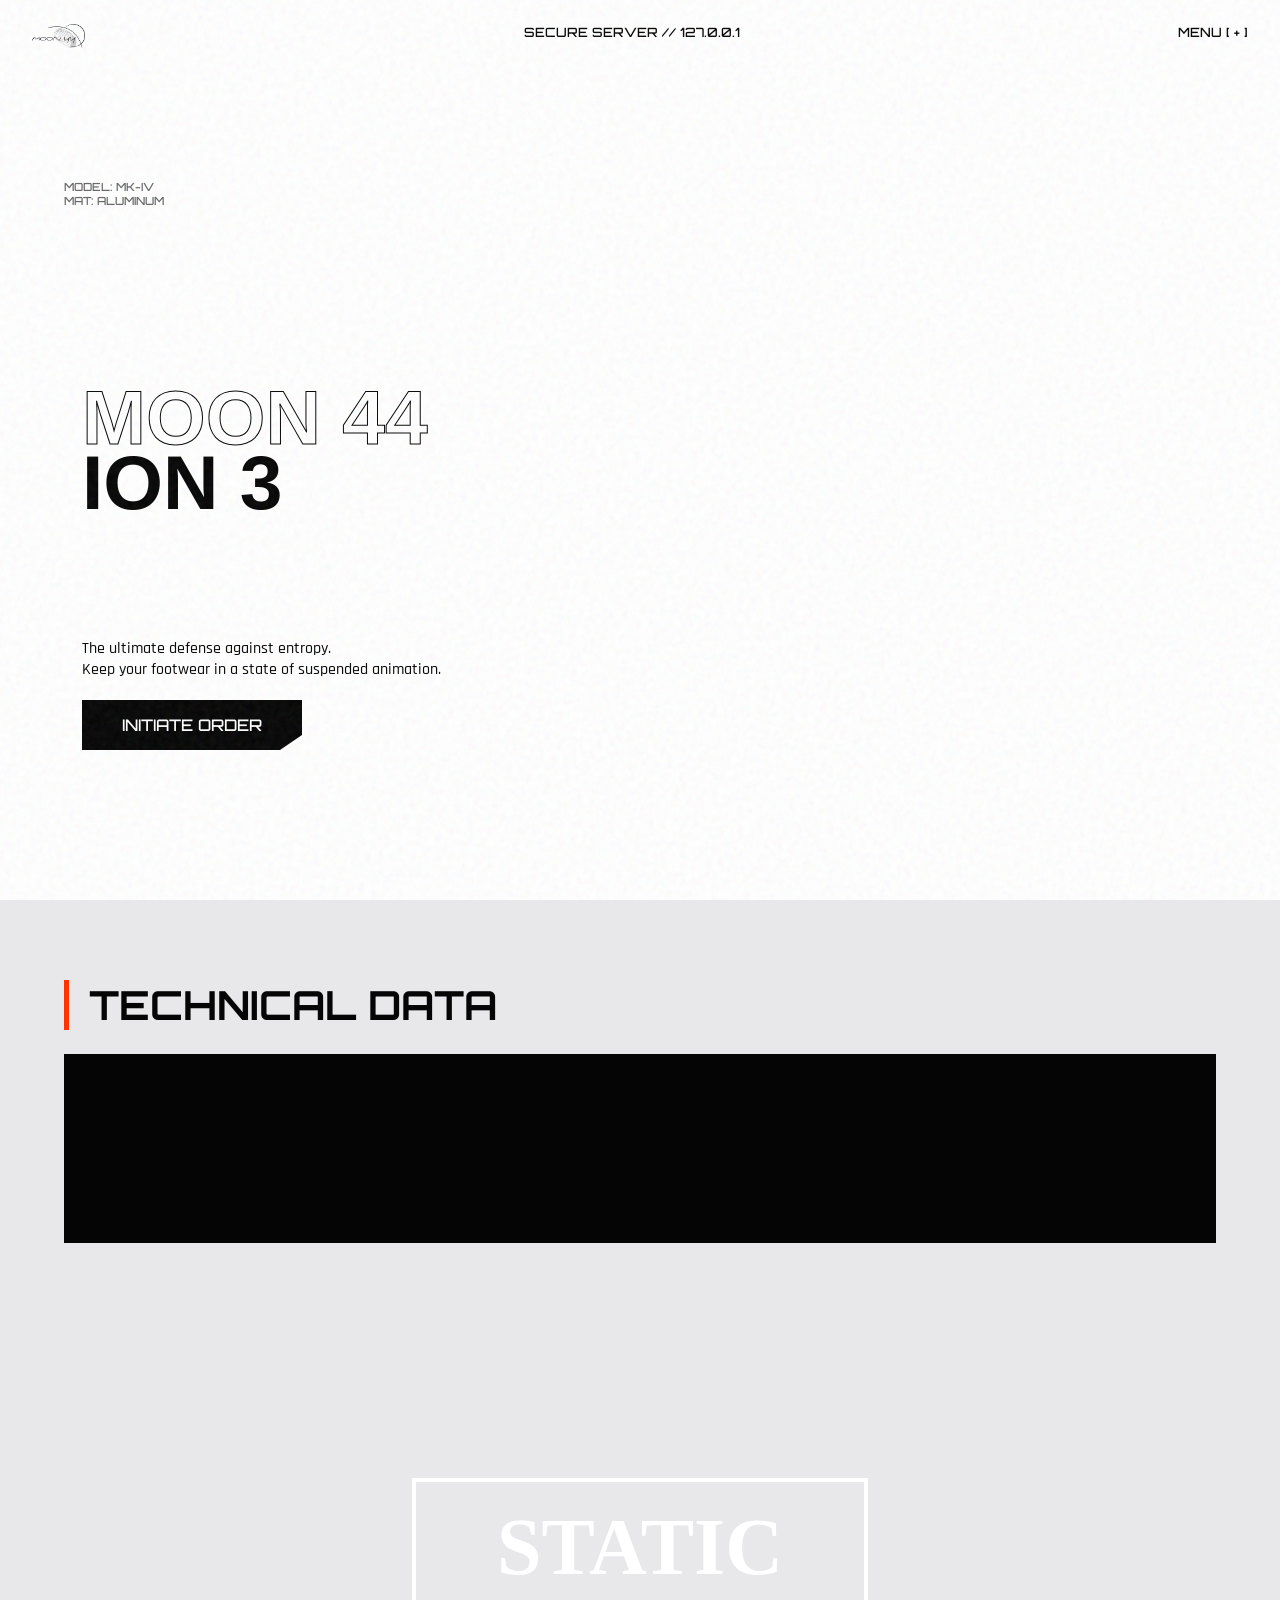
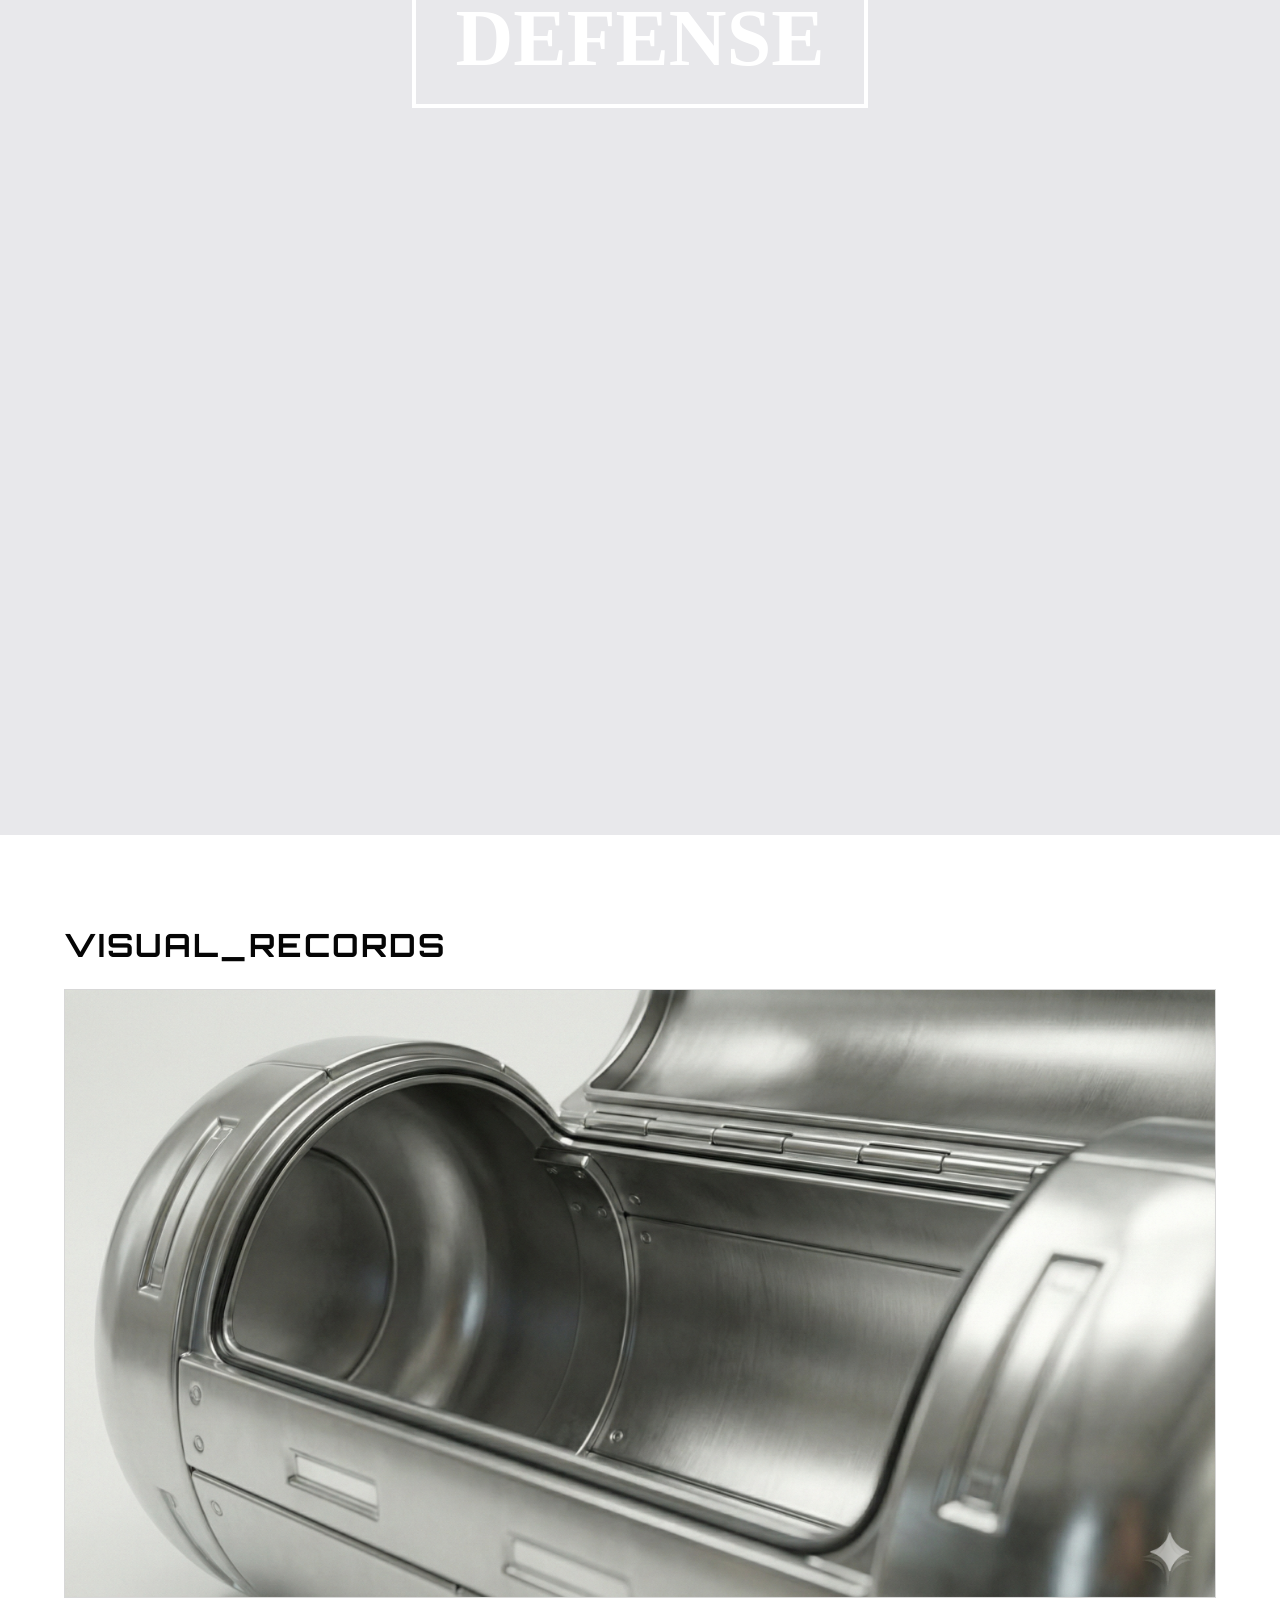
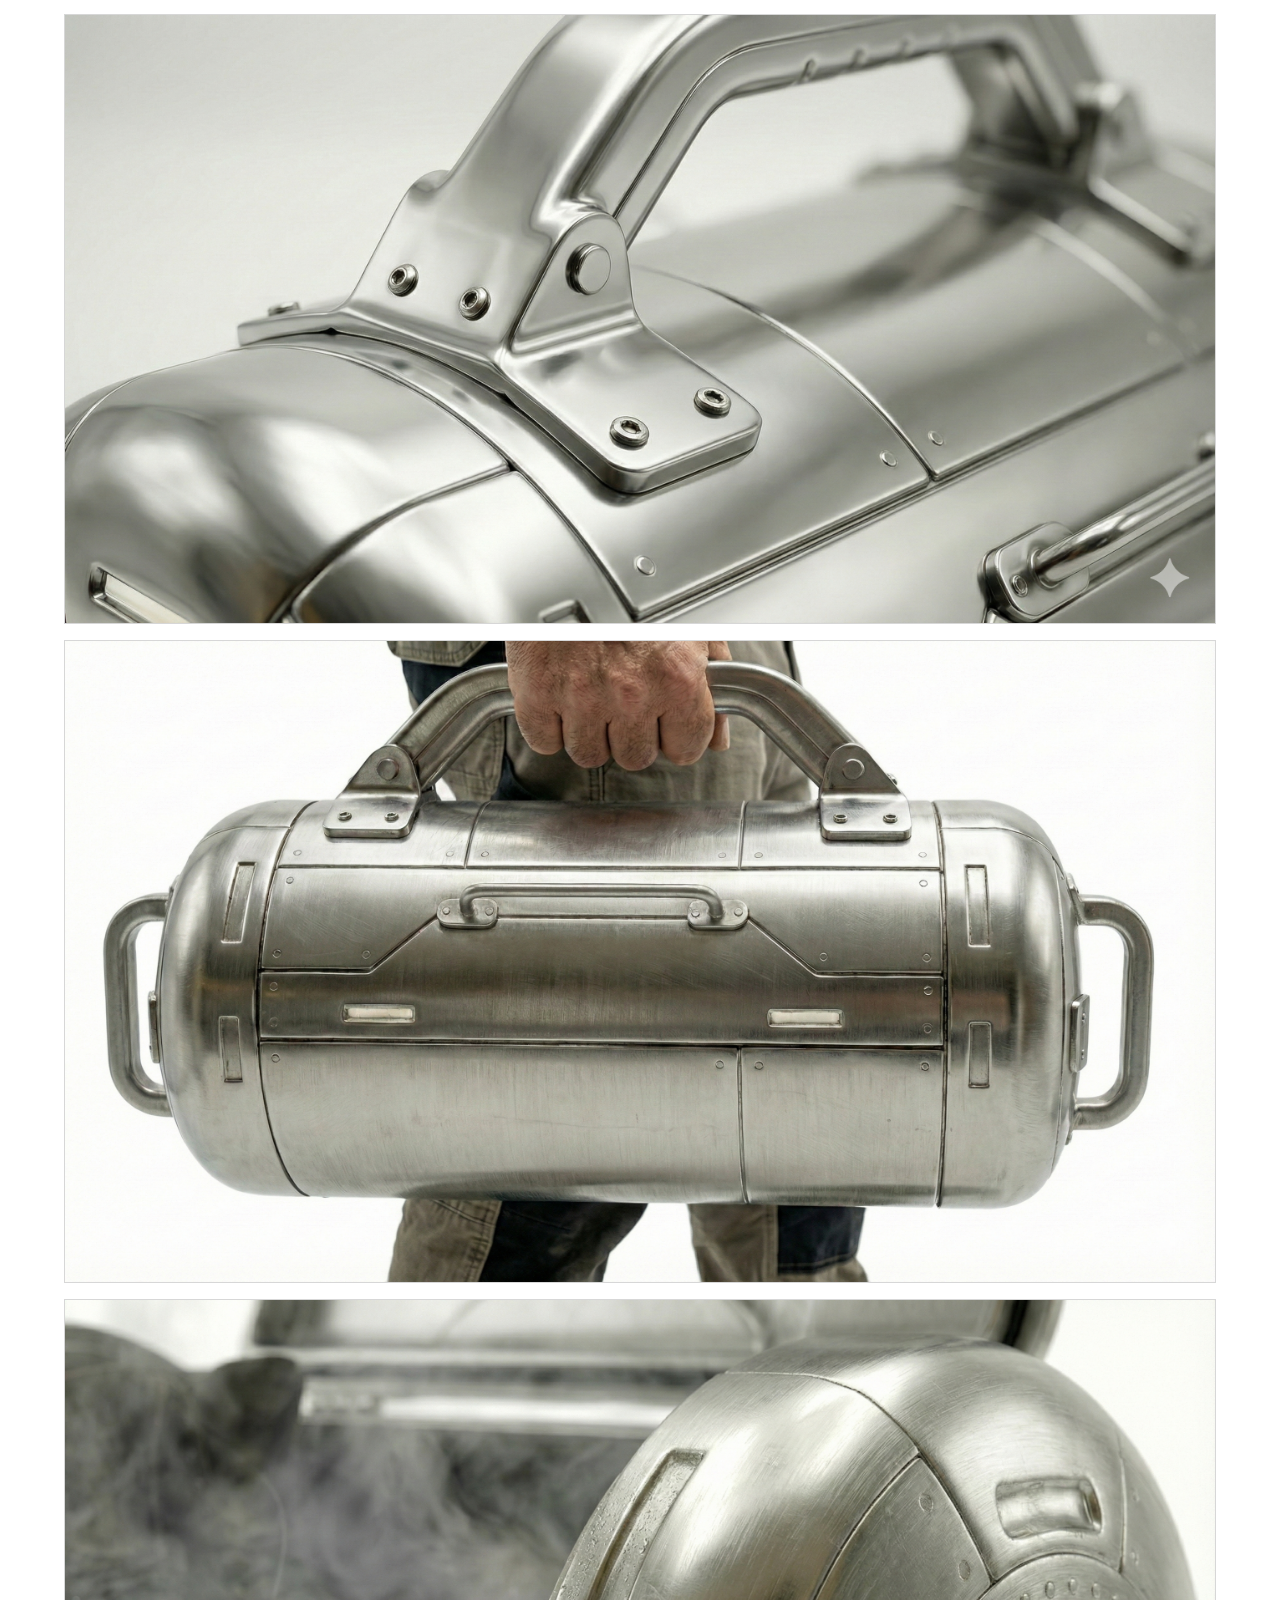
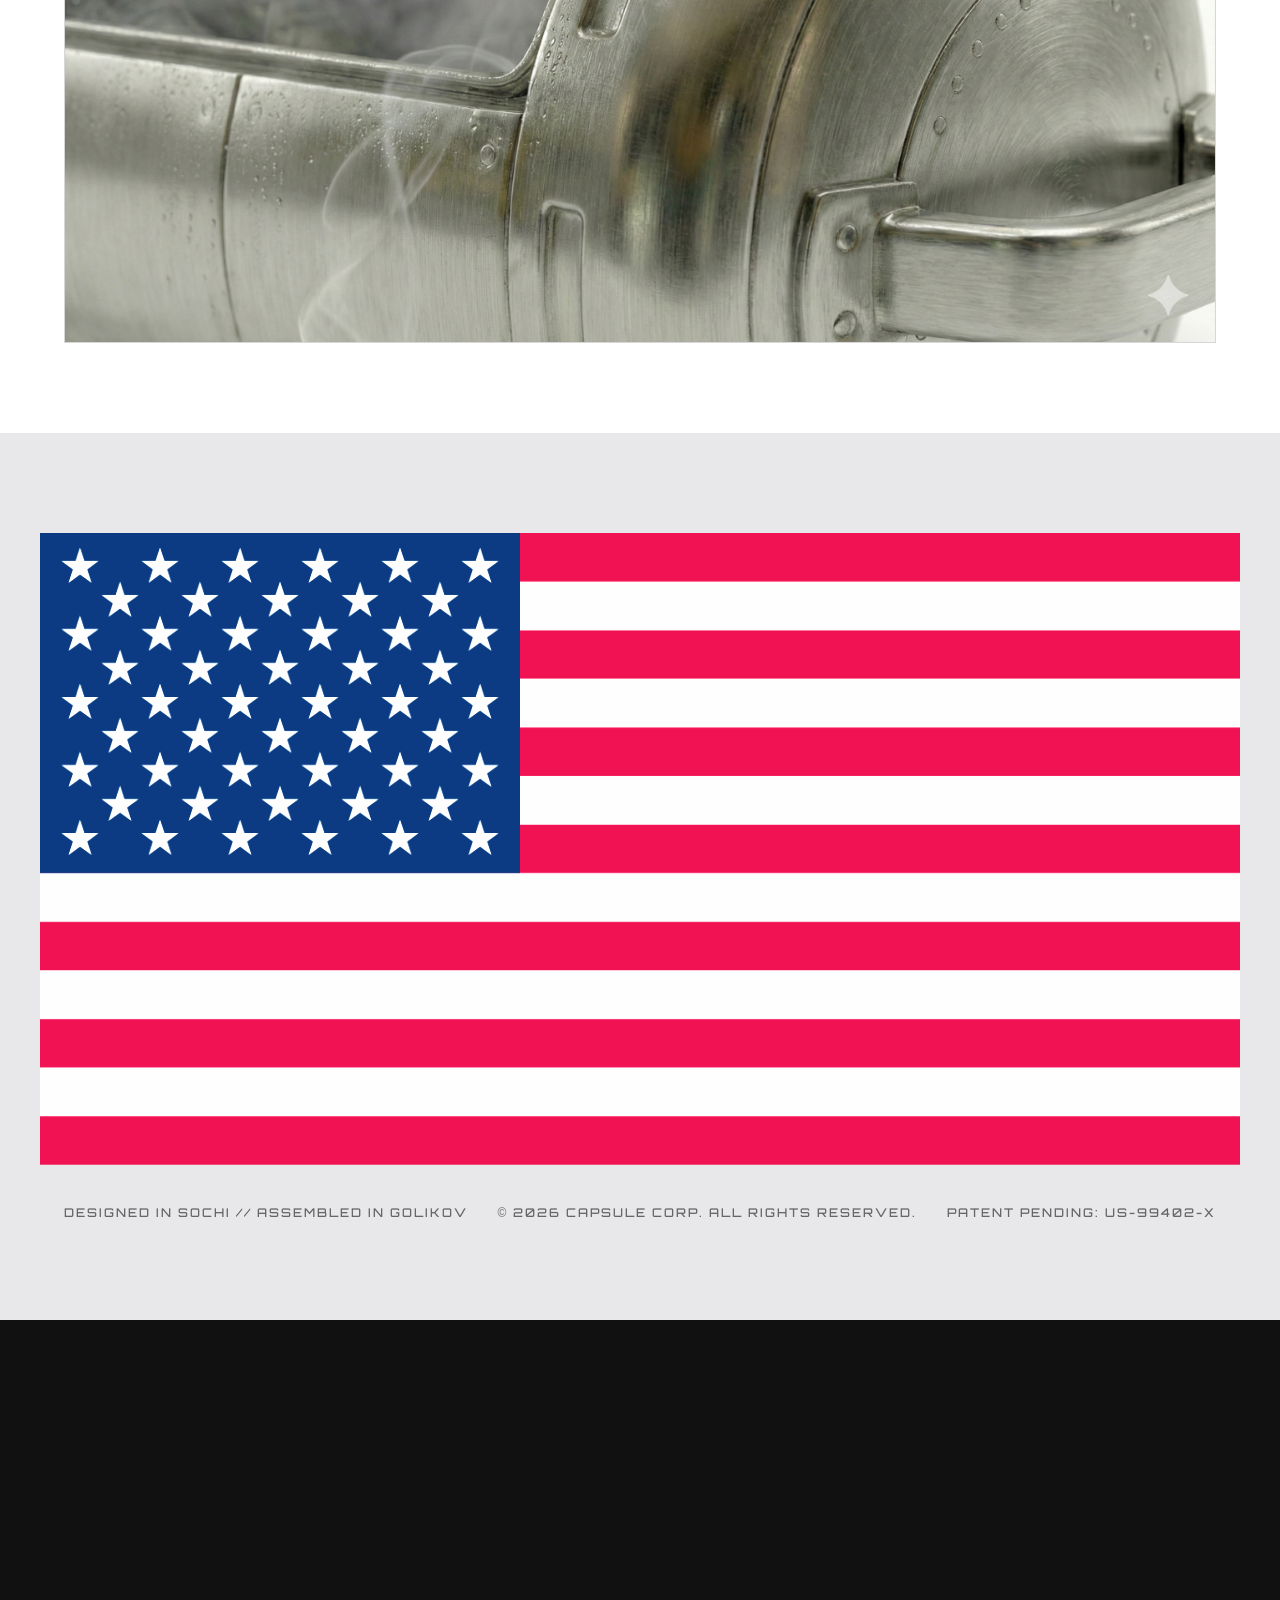
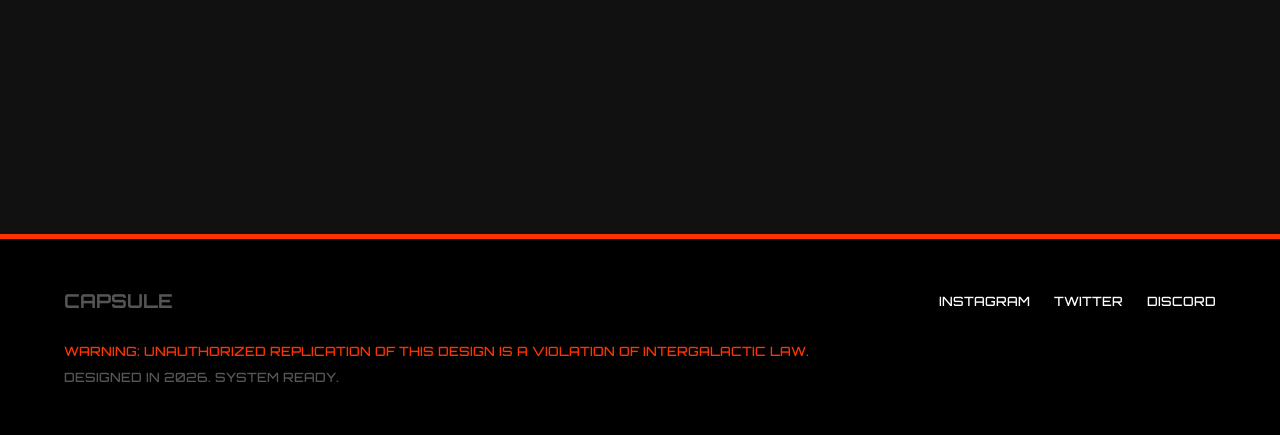
==== index.html @ 15935b0d "first commit" ====
<!DOCTYPE html>
<html lang="en">
<head>
    <meta charset="UTF-8">
    <meta name="viewport" content="width=device-width, initial-scale=1.0">
    <title>CAPSULE // WHITE METAL EDITION</title>
    
    <link rel="preconnect" href="https://fonts.googleapis.com">
    <link rel="preconnect" href="https://fonts.gstatic.com" crossorigin>
    <link href="https://fonts.googleapis.com/css2?family=Orbitron:wght@400;500;900&family=Rajdhani:wght@300;500;700&family=Syncopate:wght@400;700&display=swap" rel="stylesheet">
    
    <link rel="stylesheet" href="style.css">
</head>
<body>

    <div class="loader">
        <div class="loader-text">INITIALIZING SYSTEM...</div>
        <div class="loader-bar"></div>
    </div>

   <nav class="hud-nav">
    <div class="hud-logo">
        <img src="image/Ресурс 1.png" alt="Capsule Logo">
    </div>
    <div class="hud-coords">SECURE SERVER // 127.0.0.1</div>
    <div class="hud-menu-btn">MENU [ + ]</div>
</nav>

    <div class="noise-overlay"></div>
    <div class="grid-lines">
        <div class="line v-line-1"></div>
        <div class="line v-line-2"></div>
        <div class="line v-line-3"></div>
    </div>

    <header class="hero-section" id="sector-01">
        <div class="hero-container">
            <div class="hero-data">
                <span class="mono-text">MODEL: MK-IV</span>
                <span class="mono-text">MAT: ALUMINUM</span>
            </div>
            
            <h1 class="giant-title">
                <span class="outline-text">MOON 44
                </span><br>
                <span class="solid-text">ION 3</span><br>
            </h1>

<div class="hero-visual">
    <video 
        class="main-capsule-video" 
        src="image/FUTURE2.mp4" 
        muted 
        playsinline 
        webkit-playsinline
        preload="auto">
        </video>
</div>

            <div class="hero-footer">
                <p class="hero-desc">
                    The ultimate defense against entropy. <br> 
                    Keep your footwear in a state of suspended animation.
                </p>
                <a href="#sector-06" class="btn-brutalist">INITIATE ORDER</a>
            </div>
        </div>
    </header>
</header>


   <section class="philosophy-section" id="sector-02" style="display: none;">
        <div class="split-layout">
            <div class="text-block">
                <h2 class="section-title">01 // THE CLEAR</h2>
                <p class="body-text">
                    The world is dirty. Dust, bacteria, and moisture are the enemies of your collection. 
                    Standard cardboard boxes are weak. They fail.
                </p>
                <p class="body-text">
                    We built a fortress. Inspired by orbital stations and military bunkers. 
                    <strong>This is not a box. This is armor.</strong>
                </p>
            </div>
            <div class="image-block glitch-effect">
                <img src="image/HAND.png" alt="Metal Texture Detail">
                <div class="image-caption">FIG. 2A: REINFORCED HINGES</div>
            </div>
        </div>
    </section>

    <section class="specs-section" id="sector-03">
        <div class="container-full">
            <h2 class="section-title center">TECHNICAL DATA</h2>
            
            <div class="specs-grid">
                <div class="spec-card">
                    <div class="spec-icon">[ FE ]</div>
                    <h3>MATERIAL</h3>
                    <p>Aerospace Grade Aluminum 6061. <br> Brushed Finish.</p>
                </div>
                
                <div class="spec-card">
                    <div class="spec-icon">[ UV ]</div>
                    <h3>PURIFICATION</h3>
                    <p>Internal UV-C Emitters. <br> Eliminates 99.9% of biological threats.</p>
                </div>

                <div class="spec-card">
                    <div class="spec-icon">[ KG ]</div>
                    <h3>WEIGHT</h3>
                    <p>Net Weight: 4.2 KG. <br> Heavy duty stability.</p>
                </div>

                <div class="spec-card">
                    <div class="spec-icon">[ 02 ]</div>
                    <h3>AIRLOCK</h3>
                    <p>Rubber gasket seal. <br> Nitrogen purge compatible.</p>
                </div>
            </div>
        </div>
    </section>

    <section class="visual-break">
        <img src="capsule_lifestyle.jpg" alt="Capsules in Room" class="bg-image">
        <div class="overlay-text">
            <h2>STATIC<br>DEFENSE</h2>
        </div>
    </section>

    <section class="steps-section" id="sector-04">
        <div class="container-narrow">
            <div class="step-row">
                <div class="step-number">01</div>
                <div class="step-content">
                    <h3>DEPLOY</h3>
                    <p>Open the magnetic latches. The hydraulic hinge assists the lift.</p>
                </div>
            </div>
            <div class="step-row">
                <div class="step-number">02</div>
                <div class="step-content">
                    <h3>LOAD</h3>
                    <p>Insert footwear. The internal base adjusts to size US 14.</p>
                </div>
            </div>
            <div class="step-row">
                <div class="step-number">03</div>
                <div class="step-content">
                    <h3>SEAL</h3>
                    <p>Close lid. Engage locks. Watch the pressure gauge stabilize.</p>
                </div>
            </div>
        </div>
    </section>

    <section class="gallery-section" id="sector-05">
        <div class="gallery-header">
            <h2>VISUAL_RECORDS</h2>
        </div>
        <div class="gallery-grid">
            <div class="gal-item big"><img src="image/Gemini_Generated_Image_w10mb5w10mb5w10m.png" alt="Open View"></div>
            <div class="gal-item small"><img src="image/detail_hand.png" alt="Detail 1"></div>
            <div class="gal-item small"><img src="image/HAND.png" alt="Detail 2"></div>
            <div class="gal-item wide"><img src="image/par2.png" alt="Wide View"></div>
        </div>
    </section>
    
<section class="flag-section">
        <div class="flag-wrapper">
            <img src="image/Flag_of_the_United_States.svg.png" alt="American Flag" class="flag-img">
            
            <div class="legal-info">
                <span class="legal-row">DESIGNED IN SOCHI // ASSEMBLED IN GOLIKOV</span>
                <span class="legal-row">© 2026 CAPSULE CORP. ALL RIGHTS RESERVED.</span>
                <span class="legal-row">PATENT PENDING: US-99402-X</span>
            </div>
        </div>
    </section>

    <section class="purchase-section" id="sector-06">
        <div class="purchase-container">
            <div class="purchase-card">
                <div class="card-header">
                    <h3>SINGLE UNIT</h3>
                    <div class="price">$1499.00</div>
                </div>
                <ul class="features-list">
                    <li>1x Aluminum Vault</li>
                    <li>1x Power Cable (USB-C)</li>
                    <li>Manual Override Key</li>
                </ul>
                <button class="btn-buy">ADD TO CART</button>
            </div>

            <div class="purchase-card highlight">
                <div class="badge">BEST VALUE</div>
                <div class="card-header">
                    <h3>SQUADRON PACK</h3>
                    <div class="price">$1899.00</div>
                </div>
                <ul class="features-list">
                    <li>3x Aluminum Vaults</li>
                    <li>Modular Connectors</li>
                    <li>Priority Shipping</li>
                </ul>
                <button class="btn-buy filled">ADD TO CART</button>
            </div>
        </div>
    </section>

    <footer class="main-footer">
        <div class="footer-top">
            <h2 class="footer-logo">CAPSULE</h2>
            <div class="socials">
                <a href="#">INSTAGRAM</a>
                <a href="#">TWITTER</a>
                <a href="#">DISCORD</a>
            </div>
        </div>
        <div class="footer-bottom">
            <div class="warning-text">
                WARNING: UNAUTHORIZED REPLICATION OF THIS DESIGN IS A VIOLATION OF INTERGALACTIC LAW.
            </div>
            <div class="credits">
                DESIGNED IN 2026. SYSTEM READY.
            </div>
        </div>
    </footer>

    <script src="https://cdnjs.cloudflare.com/ajax/libs/gsap/3.12.5/gsap.min.js"></script>
    <script src="https://cdnjs.cloudflare.com/ajax/libs/gsap/3.12.5/ScrollTrigger.min.js"></script>

    <script>
    document.addEventListener("DOMContentLoaded", (event) => {
        gsap.registerPlugin(ScrollTrigger);

        const video = document.querySelector(".main-capsule-video");
        const isMobile = window.matchMedia("(max-width: 768px)").matches;
        
        // Функция запуска анимации
        function initVideoScroll() {
            if (video.dataset.scrollInitialized) return;
            video.dataset.scrollInitialized = "true";

            // Убедимся, что длительность видео определена (иначе берем наугад 10 сек, но лучше реальную)
            const videoDuration = video.duration || 10;

            let tl = gsap.timeline({
                scrollTrigger: {
                    trigger: ".hero-section",
                    start: "top top",
                    end: isMobile ? "+=1200" : "+=4000", // На телефоне короче путь
                    pin: !isMobile, // Фиксация только на десктопе
                    scrub: isMobile ? 1.2 : 3, // На телефоне быстрее и легче
                }
            });

            // === ГЛАВНОЕ ИЗМЕНЕНИЕ ===
            // Мы анимируем свойство currentTime у самого видео через GSAP
            // Это позволяет GSAP самому просчитывать инерцию (scrub)
            tl.fromTo(video, 
                { 
                    currentTime: 0 
                }, 
                { 
                    currentTime: videoDuration, 
                    ease: "none" // Важно: линейная скорость без ускорений
                }
            );
            
            ScrollTrigger.refresh();
        }

        // ПРОВЕРКА ГОТОВНОСТИ ВИДЕО
        if (video) {
            if (video.readyState >= 1) {
                initVideoScroll();
            } else {
                video.addEventListener("loadedmetadata", initVideoScroll);
            }
        }

        // Анимация появления элементов (оставляем как было)
        const revealElements = document.querySelectorAll('.step-row, .text-block, .spec-card, .purchase-card');
        const revealOnScroll = () => {
            const windowHeight = window.innerHeight;
            const elementVisible = 100;
            revealElements.forEach((el) => {
                const elementTop = el.getBoundingClientRect().top;
                if (elementTop < windowHeight - elementVisible) {
                    el.classList.add("active");
                }
            });
        };
        window.addEventListener("scroll", revealOnScroll);
        revealOnScroll();
    });
</script>
</html>
---- style.css ----
/* =========================================
   0. НАСТРОЙКИ ПЕРЕМЕННЫХ (ЦВЕТА И ШРИФТЫ)
   ========================================= */
:root {
    /* Палитра "Белый Металл" */
    --bg-color: #e8e8eb;       /* Основной фон (сероватый алюминий) */
    --surface-color: #ffffff;  /* Чистый белый для блоков */
    --text-main: #050505;      /* Почти черный (для контраста) */
    --text-muted: #666666;     /* Технический серый */
    
    /* Акцентный цвет (Красный как лазер ситхов или аварийная лампа) */
    --accent-red: #ff3300; 
    
    /* Границы (Брутализм любит рамки) */
    --border-light: 1px solid rgba(5, 5, 5, 0.2);
    
    /* Размеры */
    --container-width: 90%;
}

/* =========================================
   1. ГЛОБАЛЬНЫЕ СБРОСЫ
   ========================================= */
* {
    box-sizing: border-box; /* Чтобы отступы не ломали ширину блоков */
    margin: 0;
    padding: 0;
}

body {
    background-color: var(--bg-color);
    color: var(--text-main);
    font-family: 'Rajdhani', sans-serif; /* Основной технический шрифт */
    font-weight: 500;
    overflow-x: hidden; /* Скрываем горизонтальный скролл */
    cursor: crosshair; /* Курсор-прицел для атмосферы */
}

/* Скроллбар (как на панели управления) */
::-webkit-scrollbar {
    width: 8px;
}
::-webkit-scrollbar-track {
    background: var(--bg-color);
}
::-webkit-scrollbar-thumb {
    background: var(--text-main);
}

/* =========================================
   2. ЭФФЕКТЫ ФОНА И ШУМА
   ========================================= */
/* Шум (зернистость) поверх всего сайта */
.noise-overlay {
    position: fixed;
    top: 0;
    left: 0;
    width: 100%;
    height: 100%;
    /* Генерируем шум через SVG фильтр (встроен в CSS) */
    background-image: url("data:image/svg+xml,%3Csvg viewBox='0 0 200 200' xmlns='http://www.w3.org/2000/svg'%3E%3Cfilter id='noiseFilter'%3E%3CfeTurbulence type='fractalNoise' baseFrequency='0.7' numOctaves='3' stitchTiles='stitch'/%3E%3C/filter%3E%3Crect width='100%25' height='100%25' filter='url(%23noiseFilter)' opacity='0.08'/%3E%3C/svg%3E");
    pointer-events: none; /* Чтобы можно было кликать сквозь шум */
    z-index: 900;
}

/* Фоновая сетка (линии) */
.grid-lines {
    position: fixed;
    top: 0; left: 0; width: 100%; height: 100%;
    pointer-events: none;
    z-index: 0;
}

.line {
    position: absolute;
    top: 0; bottom: 0;
    width: 1px;
    background: rgba(0,0,0,0.05);
}
.v-line-1 { left: 15%; }
.v-line-2 { left: 50%; }
.v-line-3 { right: 15%; }

/* =========================================
   3. ЗАГРУЗЧИК (LOADING SCREEN)
   ========================================= */
.loader {
    position: fixed;
    top: 0; left: 0; width: 100%; height: 100%;
    background: var(--bg-color);
    z-index: 1000;
    display: flex;
    flex-direction: column;
    justify-content: center;
    align-items: center;
    /* Анимация исчезновения */
    animation: fadeOut 0.5s ease-in-out 2.5s forwards;
    pointer-events: none; /* После исчезновения не мешает */
}

.loader-text {
    font-family: 'Orbitron';
    font-size: 1.5rem;
    margin-bottom: 20px;
    letter-spacing: 2px;
}

.loader-bar {
    width: 200px;
    height: 4px;
    background: #ccc;
    position: relative;
    overflow: hidden;
}

/* Бегущая полоска загрузки */
.loader-bar::after {
    content: '';
    position: absolute;
    top: 0; left: 0; height: 100%; width: 0%;
    background: var(--text-main);
    animation: loadProgress 2s ease-in-out forwards;
}

@keyframes loadProgress {
    0% { width: 0%; }
    100% { width: 100%; }
}
@keyframes fadeOut {
    to { opacity: 0; visibility: hidden; }
}

/* =========================================
   4. HUD NAVIGATION (ФИКСИРОВАННОЕ МЕНЮ)
   ========================================= */
.hud-nav {
    position: fixed;
    top: 0;
    width: 100%;
    display: flex;
    justify-content: space-between;
    padding: 1.5rem 2rem;
    font-family: 'Orbitron';
    font-size: 0.8rem;
    z-index: 800;
    
    /* УДАЛИЛ ЭТУ СТРОКУ: mix-blend-mode: exclusion; */
    
    /* ДОБАВИЛ ЯВНЫЙ ЦВЕТ: */
    color: var(--text-main); /* Черный цвет */
    
    /* МОЖНО ДОБАВИТЬ ФОН, ЧТОБЫ ТЕКСТ НЕ СЛИВАЛСЯ ПРИ СКРОЛЛЕ: */
    background: rgba(255, 255, 255, 0.8); /* Полупрозрачный белый */
    backdrop-filter: blur(5px); /* Размытие фона под меню (стекло) */

    /* Стили для картинки-логотипа */
.hud-logo img {
    height: 24px; /* Регулируй высоту здесь (сделай больше или меньше по вкусу) */
    width: auto;  /* Ширина подстроится автоматически, чтобы не сплющить картинку */
    display: block;
}

/* На всякий случай выровняем сам контейнер логотипа по центру */
.hud-logo {
    display: flex;
    align-items: center;
}
}

/* =========================================
   5. HERO SECTION (ГЛАВНЫЙ ЭКРАН)
   ========================================= */
.hero-section {
    min-height: 100vh;
    display: flex;
    align-items: center;
    justify-content: center;
    position: relative;
    padding: 100px 20px;
    /* === НОВОЕ: === */
    background-color: #ffffff; /* Чистый белый цвет */
    z-index: 10; /* Чтобы секция была выше фоновой сетки, если нужно */
}

.hero-container {
    width: 100%;
    /* Важно: убедись, что в начале файла в :root ты поменял ширину на 90% или больше */
    max-width: var(--container-width);
    display: grid;
    /* Тексту даем фиксированные 500px, а видео забирает ВСЁ остальное место (1fr) */
    grid-template-columns: 500px 1fr; 
    align-items: center;
    gap: 4rem;
    margin: 0 auto;
}

/* Технические данные слева */
.hero-data {
    position: absolute;
    top: 20%;
    left: 5%;
    display: flex;
    flex-direction: column;
    font-family: 'Orbitron';
    font-size: 0.7rem;
    color: var(--text-muted);
}

/* ОГРОМНЫЙ ЗАГОЛОВОК */
.giant-title {
    font-family: 'Syncopate', sans-serif;
    font-size: 6vw; /* Зависит от ширины экрана */
    line-height: 0.85;
    font-weight: 670;
    z-index: 2;
    position: relative;
}

/* Эффект контура текста (outline) */
.outline-text {
    -webkit-text-stroke: 1px var(--text-main);
    color: transparent;
}
.solid-text {
    color: var(--text-main);
}

.hero-visual {
    position: relative;
    width: 100%;
    /* Убираем ограничение ширины, чтобы видео растянулось вправо */
    max-width: none; 
    aspect-ratio: 16 / 9; /* Киношный формат */
    overflow: hidden;
}

.main-capsule-video {
    width: 100%;
    height: 100%;
    object-fit: contain; /* Видео вписывается целиком */
    display: block;
    /* === МАГИЯ ЗДЕСЬ === */
    mix-blend-mode: multiply; 
    /* Можно чуть подкрутить яркость/контраст, чтобы серый стал совсем белым */
    filter: contrast(105%) brightness(105%);
}

/* Стиль для .scan-line можно полностью удалить из CSS */

.hero-footer {
    position: absolute;
    bottom: 150px;
    max-width: 400px;
}

.btn-brutalist {
    display: inline-block;
    margin-top: 20px;
    padding: 15px 40px;
    background: var(--text-main);
    color: white;
    text-decoration: none;
    font-family: 'Orbitron';
    text-transform: uppercase;
    clip-path: polygon(0 0, 100% 0, 100% 70%, 90% 100%, 0 100%);
    transition: all 0.3s;
}

.btn-brutalist:hover {
    background: var(--accent-red);
    transform: translateX(10px);
}

/* =========================================
   FLAG SECTION (АМЕРИКАНСКИЙ ФЛАГ - ИСПРАВЛЕННЫЙ)
   ========================================= */
.flag-section {
    width: 100%;
    padding: 100px 0;

    display: flex;
    justify-content: center;
    align-items: center;
    position: relative;
    z-index: 20;
}

.flag-container {
    width: 100%;
    max-width: 1400px; 
    padding: 0 20px;
    
    /* Центрируем содержимое колонкой */
    display: flex;
    flex-direction: column;
    align-items: center; 
    text-align: center;
    
    margin: 0 auto; /* Центрируем сам контейнер */
}

.flag-img {
    width: 100%;
    max-width: 1200px;
    height: auto;
    
    display: block;
    margin: 0 auto 30px auto;
    
    /* === ГЛАВНЫЙ СЕКРЕТ === */
    /* 1. Делаем цвета ярче и насыщеннее, чтобы они "пробились" через фон */
    filter: brightness(115%) saturate(120%) contrast(105%);
    
    /* 2. Вплавляем в фон (белое станет прозрачным) */
    mix-blend-mode: multiply;
    
    /* 3. Чуть-чуть прозрачности для мягкости слияния */
    opacity: 0.95;
    
    transition: all 0.6s ease;
}

.flag-img:hover {
    /* При наведении делаем совсем ярким и непрозрачным */
    filter: brightness(105%) saturate(110%) contrast(100%);
    opacity: 1;
    transform: scale(1.01);
}

.legal-info {
    /* 1. Занимаем всю ширину, чтобы центр вычислялся относительно страницы, а не контента */
    width: 100%; 
    
    /* 2. Выстраиваем в одну строку по центру */
    display: flex;
    flex-direction: row; 
    justify-content: center; /* Главный ключ к центровке текста */
    align-items: center;
    
    gap: 30px; 
    white-space: nowrap; 
    
    border-top: none; 
    padding-top: 10px;
}

.legal-row {
    font-family: 'Orbitron', sans-serif;
    font-size: 0.75rem;
    color: var(--text-muted);
    letter-spacing: 2px;
    text-transform: uppercase;
    margin: 0; /* Убираем любые паразитные отступы */
}

.system-code {
    color: var(--text-main);
    font-weight: 700;
    margin: 0;
}

/* Адаптив для мобилок */
@media (max-width: 768px) {
    .flag-section {
        padding: 60px 0;
    }
    .legal-info {
        flex-direction: column;
        gap: 10px;
        white-space: normal;
    }
}
/* Адаптив: на телефоне строка не поместится, поэтому там вернем столбик */
@media (max-width: 768px) {
    .flag-section {
        padding: 60px 0;
    }
    .legal-info {
        flex-direction: column; /* На телефоне снова столбик */
        gap: 10px;
        white-space: normal;
    }
    .legal-row {
        font-size: 0.6rem;
    }
}

/* =========================================
   7. PHILOSOPHY & SPLIT LAYOUT
   ========================================= */
.philosophy-section {
    padding: 100px 5%;
}

.split-layout {
    display: flex;
    gap: 4rem;
    align-items: center;
}

.text-block {
    flex: 1;
    opacity: 0; /* Скрыто до скролла */
    transform: translateY(20px);
    transition: 0.8s ease;
}

.text-block.active {
    opacity: 1;
    transform: translateY(0);
}

.section-title {
    font-family: 'Orbitron';
    font-size: 2.5rem;
    margin-bottom: 1.5rem;
    border-left: 5px solid var(--accent-red);
    padding-left: 20px;
}

.body-text {
    font-size: 1.1rem;
    line-height: 1.6;
    margin-bottom: 1.5rem;
    color: #333;
}

.image-block {
    flex: 1;
    position: relative;
}

.image-block img {
    width: 100%;
    display: block;
}

.image-caption {
    position: absolute;
    bottom: 0;
    right: 0;
    background: var(--text-main);
    color: white;
    padding: 5px 10px;
    font-family: 'Orbitron';
    font-size: 0.8rem;
}

/* =========================================
   8. SPECS (ТЕХНИЧЕСКАЯ ТАБЛИЦА)
   ========================================= */
.specs-section {
    padding: 80px 5%;
    background: var(--bg-color);
    border-top: var(--border-heavy);
    border-bottom: var(--border-heavy);
}

.specs-grid {
    display: grid;
    grid-template-columns: repeat(auto-fit, minmax(250px, 1fr));
    gap: 2px;
    background: var(--text-main); /* Цвет линий сетки */
    border: 2px solid var(--text-main);
}

.spec-card {
    background: var(--bg-color);
    padding: 30px;
    transition: 0.3s;
    opacity: 0; /* Анимация при скролле */
}
.spec-card.active {
    opacity: 1;
}

.spec-card:hover {
    background: #fff;
}

.spec-icon {
    font-family: 'Orbitron';
    font-weight: 900;
    color: var(--accent-red);
    margin-bottom: 15px;
    font-size: 1.2rem;
}

/* =========================================
   9. VISUAL BREAK (ПАРАЛЛАКС)
   ========================================= */
.visual-break {
    height: 60vh;
    position: relative;
    overflow: hidden;
    display: flex;
    align-items: center;
    justify-content: center;
}

.bg-image {
    position: absolute;
    width: 100%;
    height: 120%; /* Больше высоты блока для параллакса */
    object-fit: cover;
    z-index: 1;
    top: -10%;
    filter: brightness(0.6);
}

.overlay-text {
    z-index: 2;
    position: relative;
    color: white;
    text-align: center;
}

.overlay-text h2 {
    font-family: 'Syncopate';
    font-size: 5rem;
    border: 4px solid white;
    padding: 20px 40px;
}

/* =========================================
   10. STEPS (КАК ЭТО РАБОТАЕТ)
   ========================================= */
.steps-section {
    padding: 100px 0;
}

.container-narrow {
    max-width: 800px;
    margin: 0 auto;
}

.step-row {
    display: flex;
    align-items: flex-start;
    margin-bottom: 60px;
    opacity: 0;
    transform: translateX(-50px);
    transition: 0.6s ease;
}

.step-row.active {
    opacity: 1;
    transform: translateX(0);
}

.step-number {
    font-family: 'Syncopate';
    font-size: 5rem;
    font-weight: 700;
    color: transparent;
    -webkit-text-stroke: 1px var(--text-main);
    margin-right: 30px;
    line-height: 0.8;
}

/* =========================================
   11. PURCHASE (ЦЕНЫ)
   ========================================= */
.purchase-section {
    padding: 100px 5%;
    background: #111; /* Темный сектор для контраста */
}

.purchase-container {
    display: flex;
    justify-content: center;
    gap: 3rem;
    flex-wrap: wrap;
}

.purchase-card {
    background: #1a1a1a;
    width: 350px;
    color: white;
    padding: 2rem;
    /* Углы как на карточках Star Wars */
    clip-path: polygon(
        0 0, 100% 0, 
        100% calc(100% - 30px), calc(100% - 30px) 100%, 
        0 100%
    );
    border: 1px solid #333;
    position: relative;
    opacity: 0;
    transform: translateY(30px);
    transition: 0.5s ease;
}
.purchase-card.active {
    opacity: 1;
    transform: translateY(0);
}

.purchase-card.highlight {
    background: #e8e8eb;
    color: #000;
}

.badge {
    position: absolute;
    top: 0; right: 0;
    background: var(--accent-red);
    color: white;
    font-size: 0.7rem;
    padding: 5px 10px;
    font-family: 'Orbitron';
}

.features-list {
    list-style: none;
    margin: 2rem 0;
    font-family: 'Orbitron';
    font-size: 0.9rem;
}

.features-list li {
    margin-bottom: 10px;
    border-bottom: 1px dashed rgba(128,128,128,0.3);
    padding-bottom: 5px;
}

.btn-buy {
    width: 100%;
    padding: 15px;
    background: transparent;
    border: 1px solid currentColor;
    color: currentColor;
    font-family: 'Orbitron';
    cursor: pointer;
    transition: 0.3s;
}

.btn-buy:hover {
    background: var(--accent-red);
    color: white;
    border-color: var(--accent-red);
}

/* =========================================
   GALLERY SECTION
   ========================================= */
.gallery-section {
    padding: 90px 5%;
    background: var(--surface-color);
}

.gallery-header h2 {
    font-family: 'Orbitron', sans-serif;
    font-size: 2rem;
    letter-spacing: 2px;
    margin-bottom: 1.5rem;
}

.gallery-grid {
    display: grid;
    grid-template-columns: 1fr;
    gap: 16px;
}

.gal-item {
    overflow: hidden;
    border: 1px solid rgba(5, 5, 5, 0.12);
    background: #f5f5f5;
}

.gal-item.big {
    grid-column: 1 / -1;
    grid-row: auto;
}

.gal-item.small {
    grid-column: 1 / -1;
}

.gal-item.wide {
    grid-column: 1 / -1;
}

.gal-item img {
    width: 100%;
    height: auto;
    max-height: none;
    object-fit: contain;
    object-position: center;
    display: block;
}

/* =========================================
   12. FOOTER
   ========================================= */
.main-footer {
    background: #000;
    color: #555;
    padding: 50px 5%;
    font-family: 'Orbitron';
    font-size: 0.8rem;
    border-top: 5px solid var(--accent-red);
}

.footer-top {
    display: flex;
    justify-content: space-between;
    align-items: center;
    margin-bottom: 30px;
}

.socials a {
    color: #fff;
    margin-left: 20px;
    text-decoration: none;
}

.warning-text {
    color: var(--accent-red);
    margin-bottom: 10px;
}

/* =========================================
   RESPONSIVE (МОБИЛЬНАЯ ВЕРСИЯ)
   ========================================= */
@media (max-width: 768px) {
    /* Глобальные отступы */
    .hero-section, .philosophy-section, .specs-section, 
    .steps-section, .purchase-section, .main-footer {
        padding: 60px 20px;
    }

    /* Главный экран */
    .hero-container {
        grid-template-columns: 1fr;
        gap: 2rem;
        text-align: center;
        padding-top: 60px;
    }

    .giant-title {
        font-size: 10vw;
        line-height: 1;
        margin-bottom: 30px;
    }

    .hero-data {
        position: relative;
        flex-direction: row;
        justify-content: center;
        gap: 20px;
        width: 100%;
        margin-bottom: 20px;
    }

    .hero-footer {
        position: relative;
        bottom: auto; left: auto;
        margin-top: 30px;
    }

    .btn-brutalist {
        width: 100%;
        text-align: center;
    }

    /* Остальные секции */
    .split-layout { flex-direction: column; gap: 2rem; }
    .specs-grid { grid-template-columns: 1fr 1fr; }
    .step-row { flex-direction: column; text-align: center; }
    .gallery-section {
        padding: 60px 20px;
    }

    .gallery-header h2 {
        font-size: 1.4rem;
        margin-bottom: 1rem;
    }

    .gallery-grid {
        grid-template-columns: 1fr;
        gap: 10px;
    }

    .gal-item {
        grid-column: span 1 !important;
        grid-row: span 1 !important;
        min-height: 170px;
    }

    .gal-item img {
        min-height: 170px;
        max-height: 230px;
        object-fit: cover;
    }

    .purchase-container { flex-direction: column; }
    
    /* Скрываем лишнее на мобиле */
    .hud-coords { display: none; }
    .legal-info { flex-direction: column; gap: 10px; }
}

/* =========================================
   EXTRA MOBILE TUNING (PHONE-FIRST FIXES)
   ========================================= */
@media (max-width: 768px) {
    body {
        cursor: default;
    }

    .line.v-line-1,
    .line.v-line-3 {
        display: none;
    }

    .hud-nav {
        padding: 0.9rem 1rem;
        font-size: 0.65rem;
    }

    .hud-logo img {
        height: 18px;
    }

    .hud-menu-btn {
        white-space: nowrap;
    }

    .hero-section {
        min-height: auto;
        padding: 88px 16px 44px;
    }

    .hero-container {
        max-width: 100%;
        gap: 1.25rem;
    }

    .hero-data {
        top: auto;
        left: auto;
        font-size: 0.62rem;
        gap: 10px;
    }

    .giant-title {
        font-size: clamp(2.2rem, 12vw, 3.8rem);
        letter-spacing: 0.5px;
    }

    .hero-visual {
        aspect-ratio: 1 / 1;
    }

    .hero-desc {
        font-size: 1rem;
        line-height: 1.4;
    }

    .hero-footer {
        max-width: 100%;
        margin-top: 0.5rem;
    }

    .btn-brutalist {
        padding: 14px 20px;
    }

    .section-title {
        font-size: 1.4rem;
        padding-left: 12px;
        margin-bottom: 1rem;
    }

    .body-text {
        font-size: 1rem;
        line-height: 1.45;
    }

    .specs-grid {
        grid-template-columns: 1fr;
    }

    .spec-card {
        padding: 20px;
    }

    .visual-break {
        height: 42vh;
    }

    .overlay-text h2 {
        font-size: clamp(1.8rem, 11vw, 3rem);
        border-width: 2px;
        padding: 10px 14px;
    }

    .container-narrow {
        width: 100%;
        padding: 0 4px;
    }

    .step-row {
        margin-bottom: 36px;
        align-items: center;
    }

    .step-number {
        margin-right: 0;
        margin-bottom: 8px;
        font-size: 3.1rem;
    }

    .step-content p {
        font-size: 1rem;
    }

    .purchase-card {
        width: 100%;
        max-width: 100%;
        padding: 1.25rem;
    }

    .features-list {
        margin: 1.25rem 0;
    }

    .flag-section {
        padding: 44px 0;
    }

    .legal-row {
        text-align: center;
        line-height: 1.45;
        letter-spacing: 1px;
    }

    .footer-top {
        flex-direction: column;
        align-items: flex-start;
        gap: 12px;
    }

    .socials a {
        margin-left: 0;
        margin-right: 14px;
    }
}

@media (max-width: 420px) {
    .hero-section,
    .philosophy-section,
    .specs-section,
    .steps-section,
    .purchase-section,
    .main-footer {
        padding-left: 14px;
        padding-right: 14px;
    }

    .loader-text {
        font-size: 1rem;
        text-align: center;
    }

    .btn-brutalist {
        font-size: 0.8rem;
    }

    .gal-item {
        min-height: 150px;
    }

    .gal-item img {
        min-height: 150px;
        max-height: 190px;
    }
}
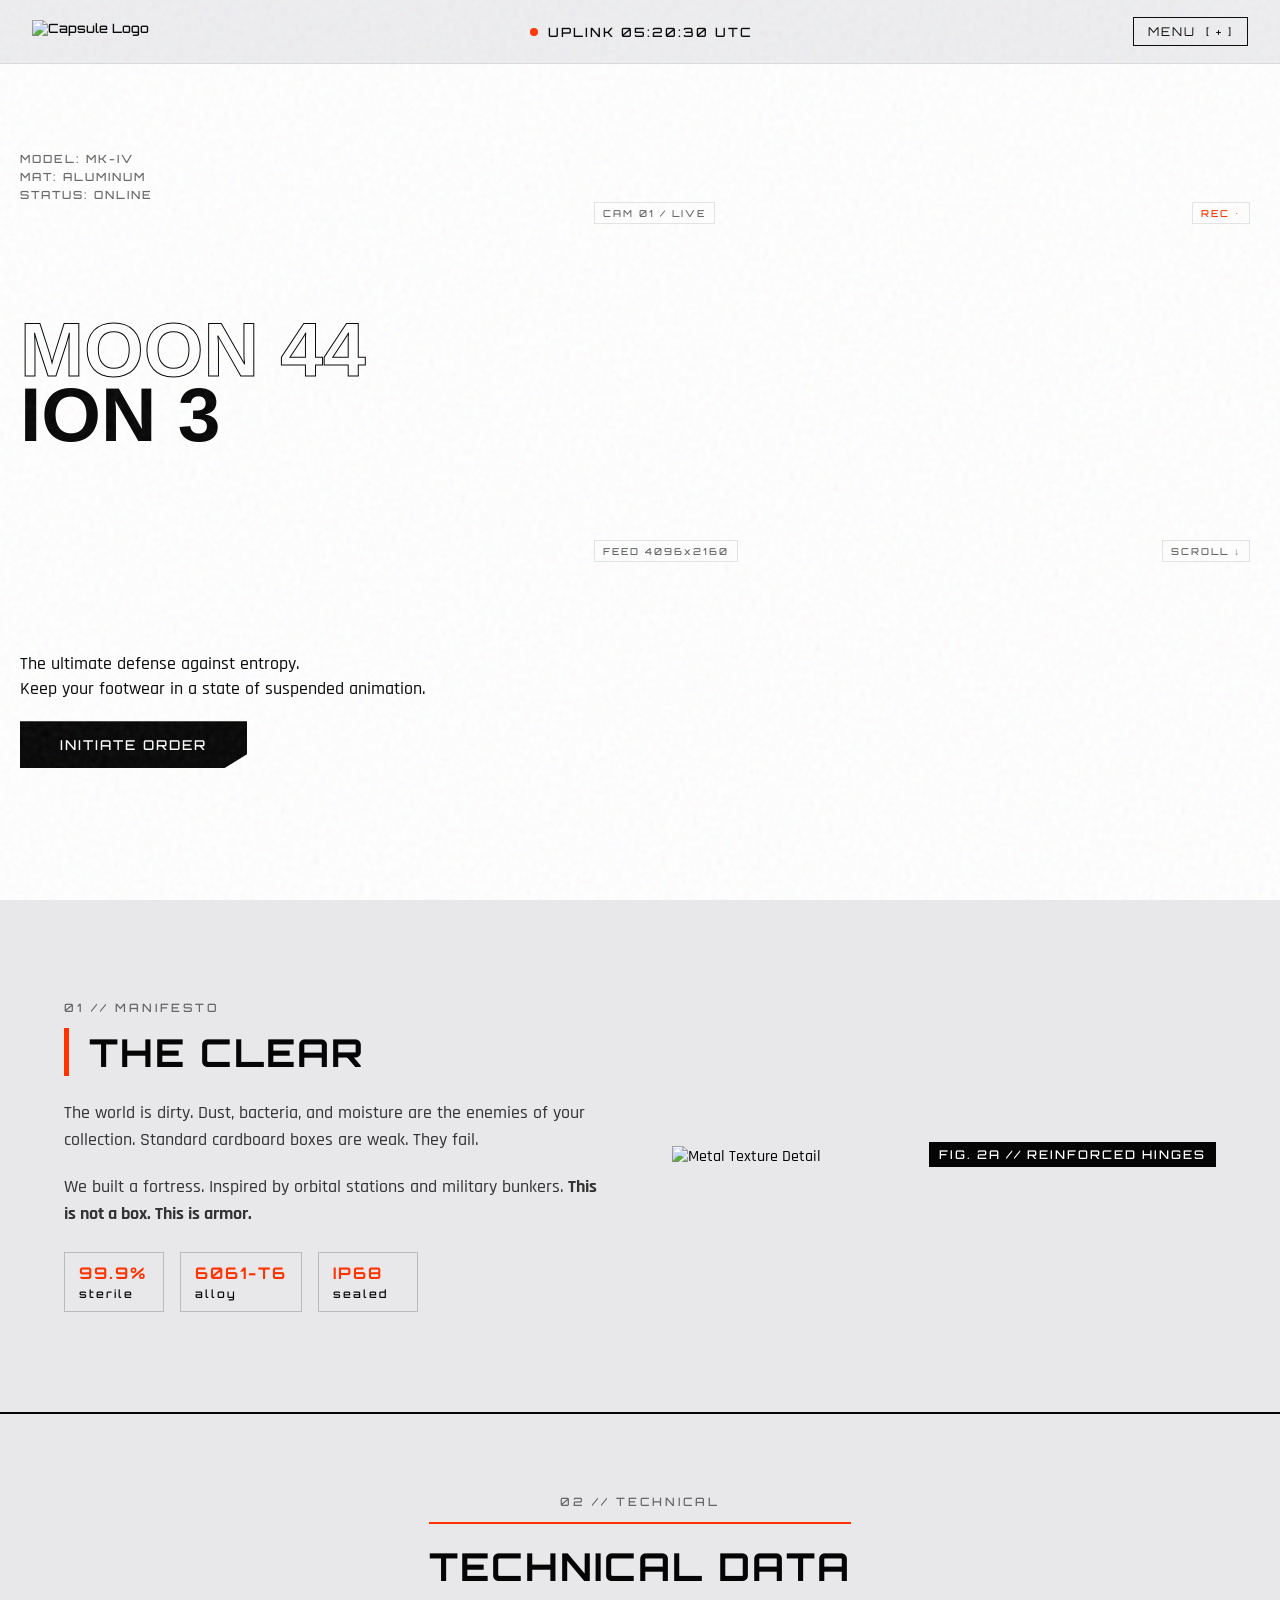
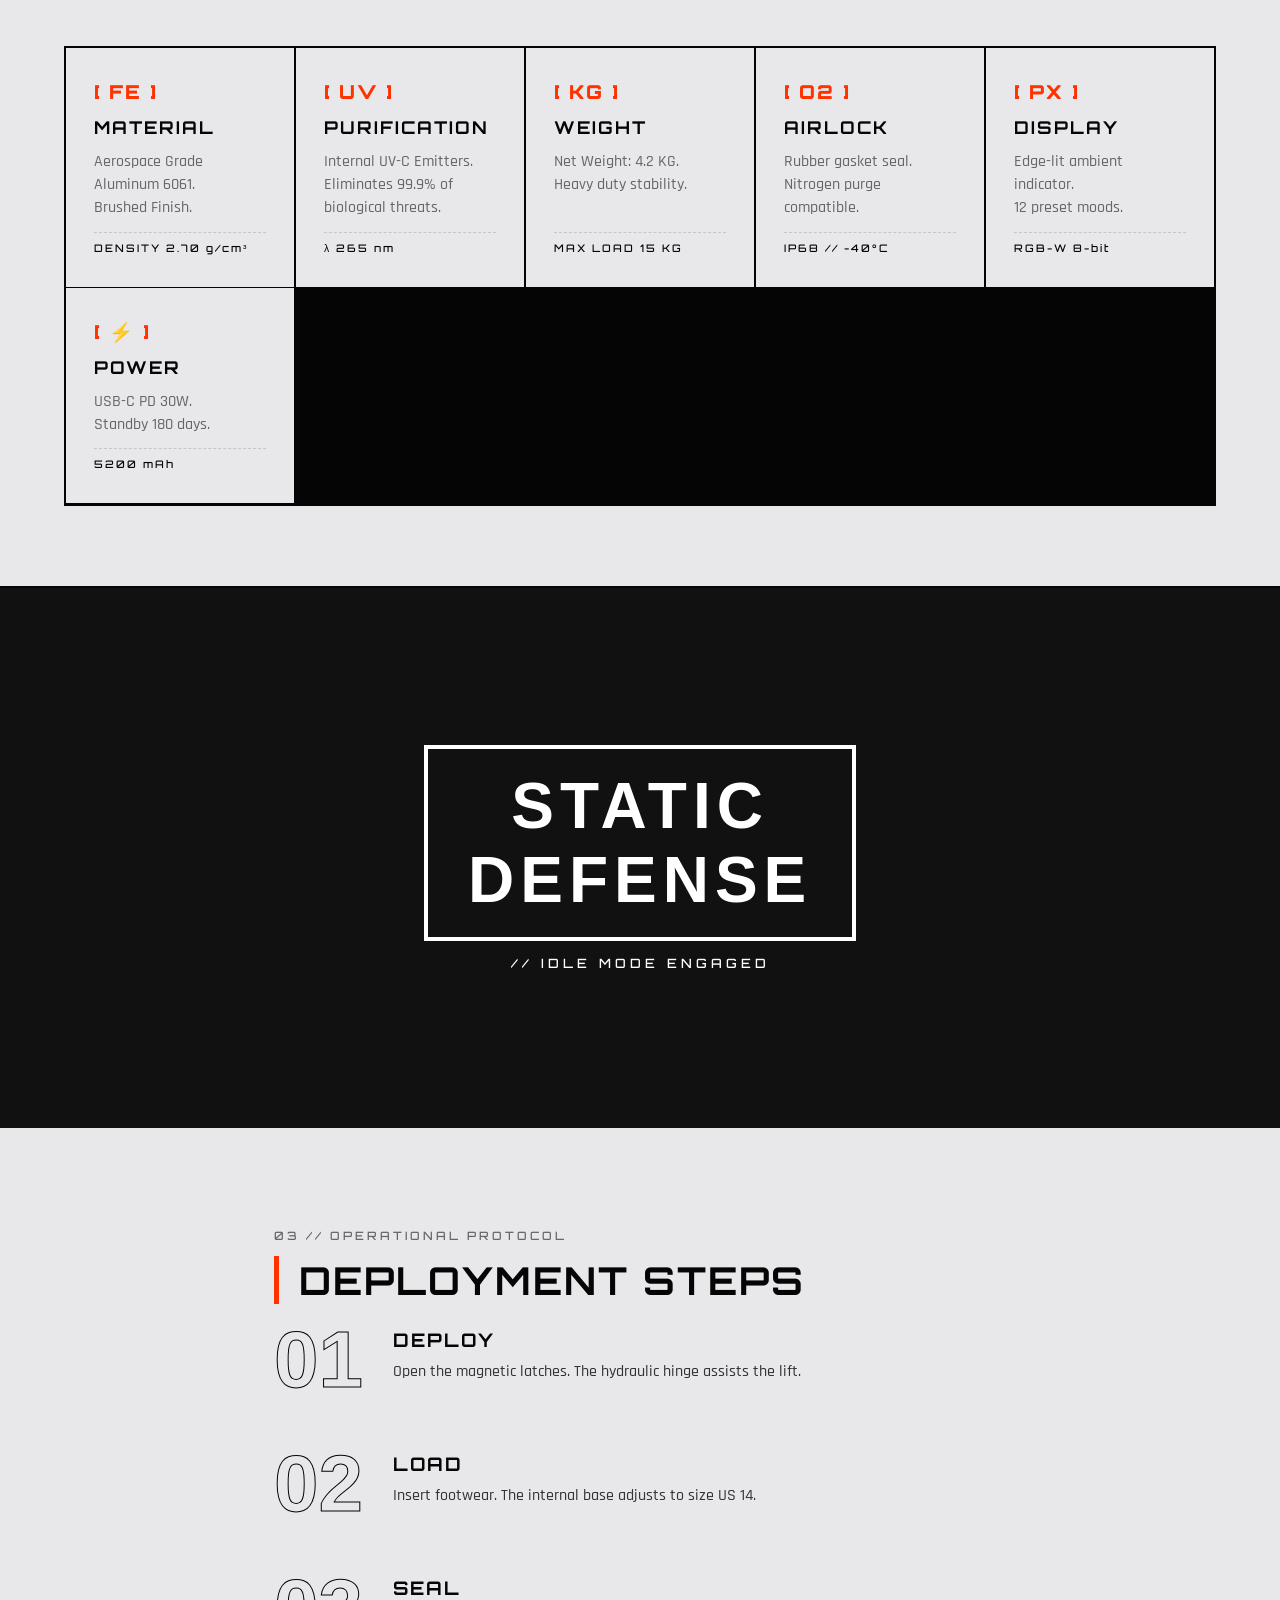
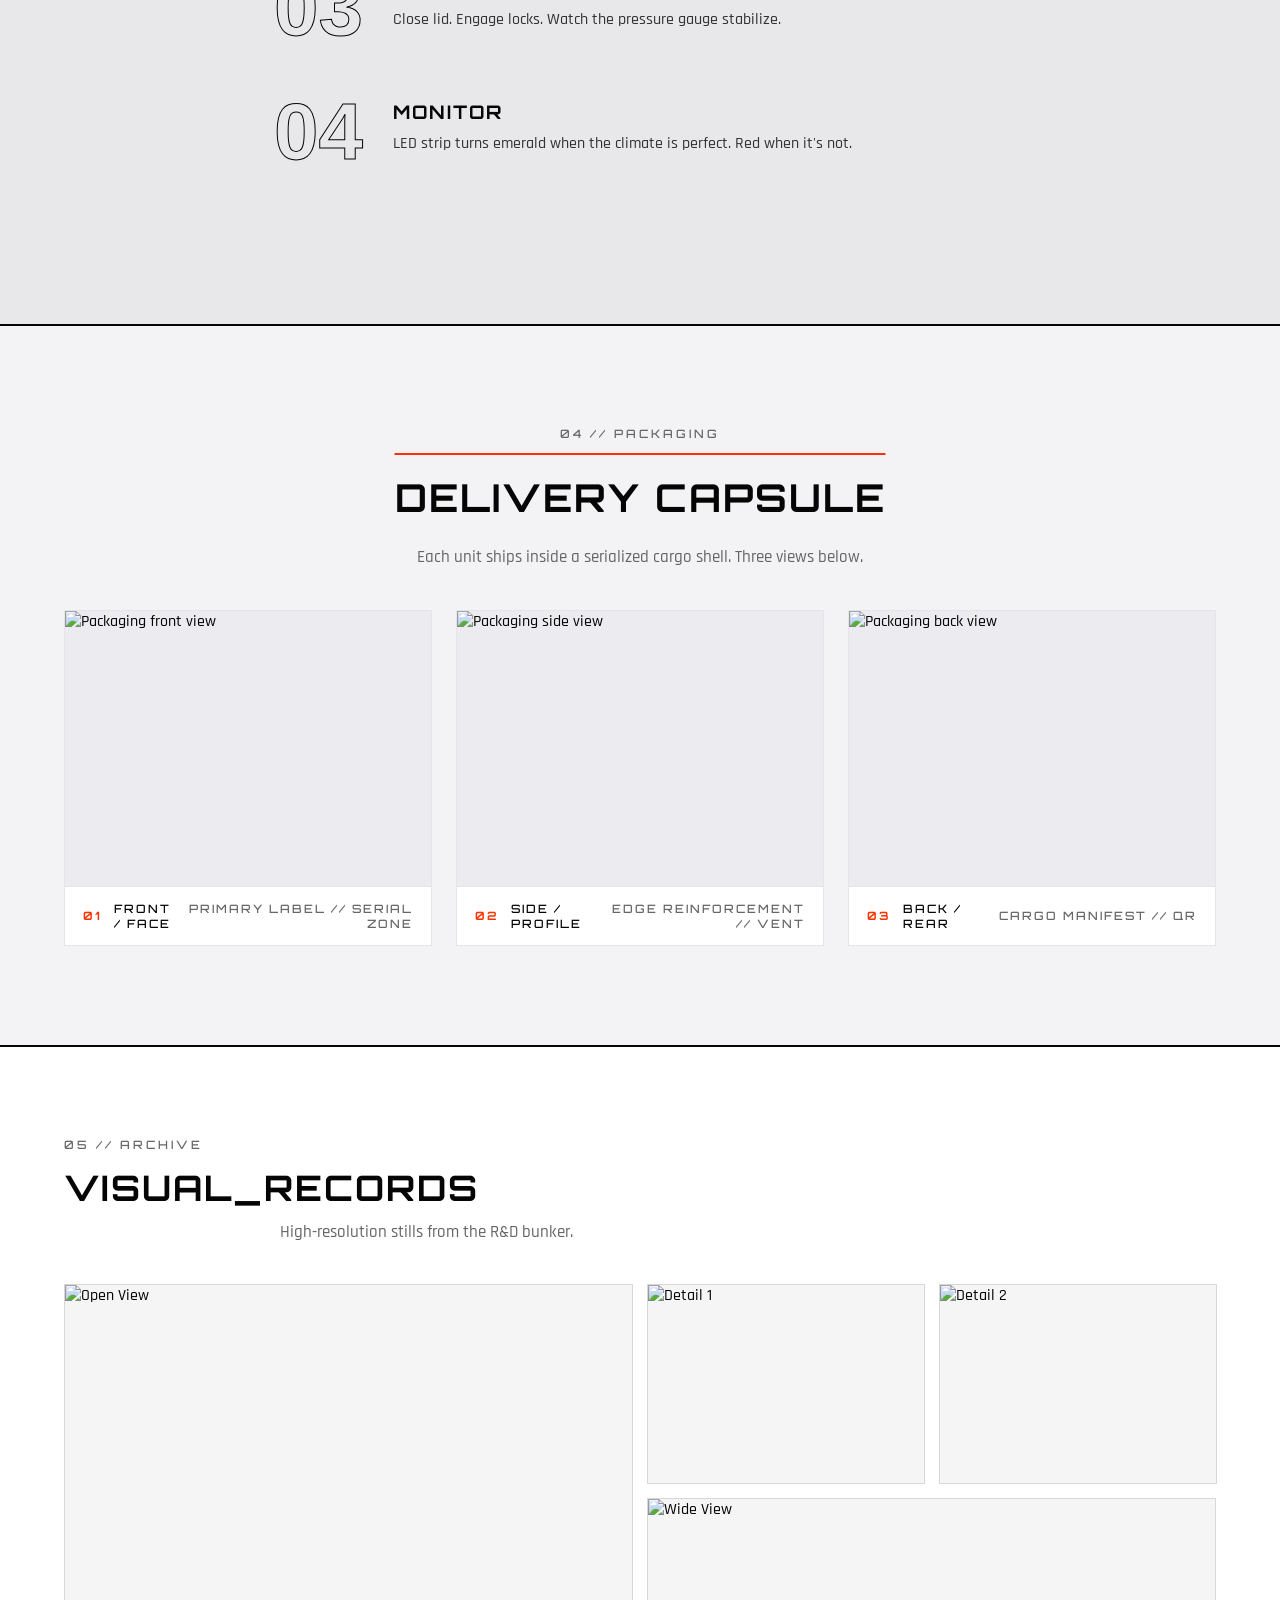
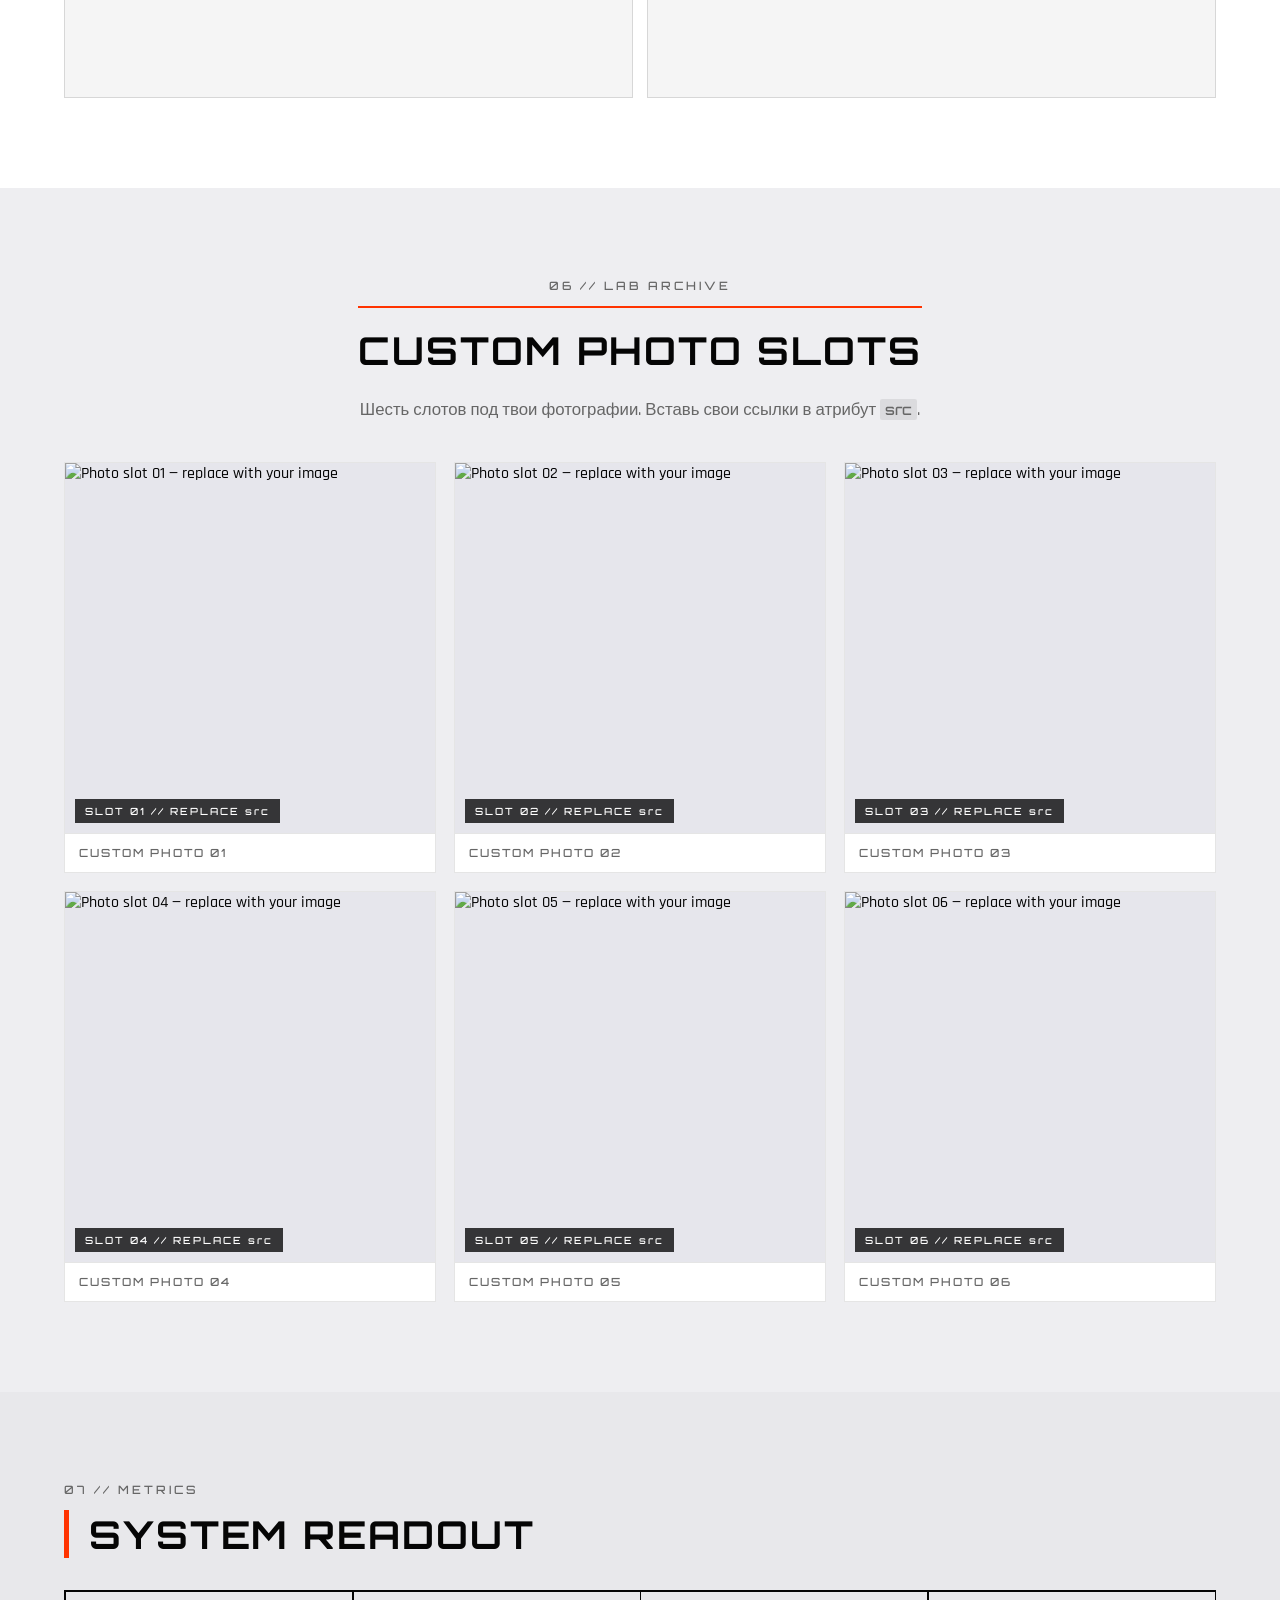
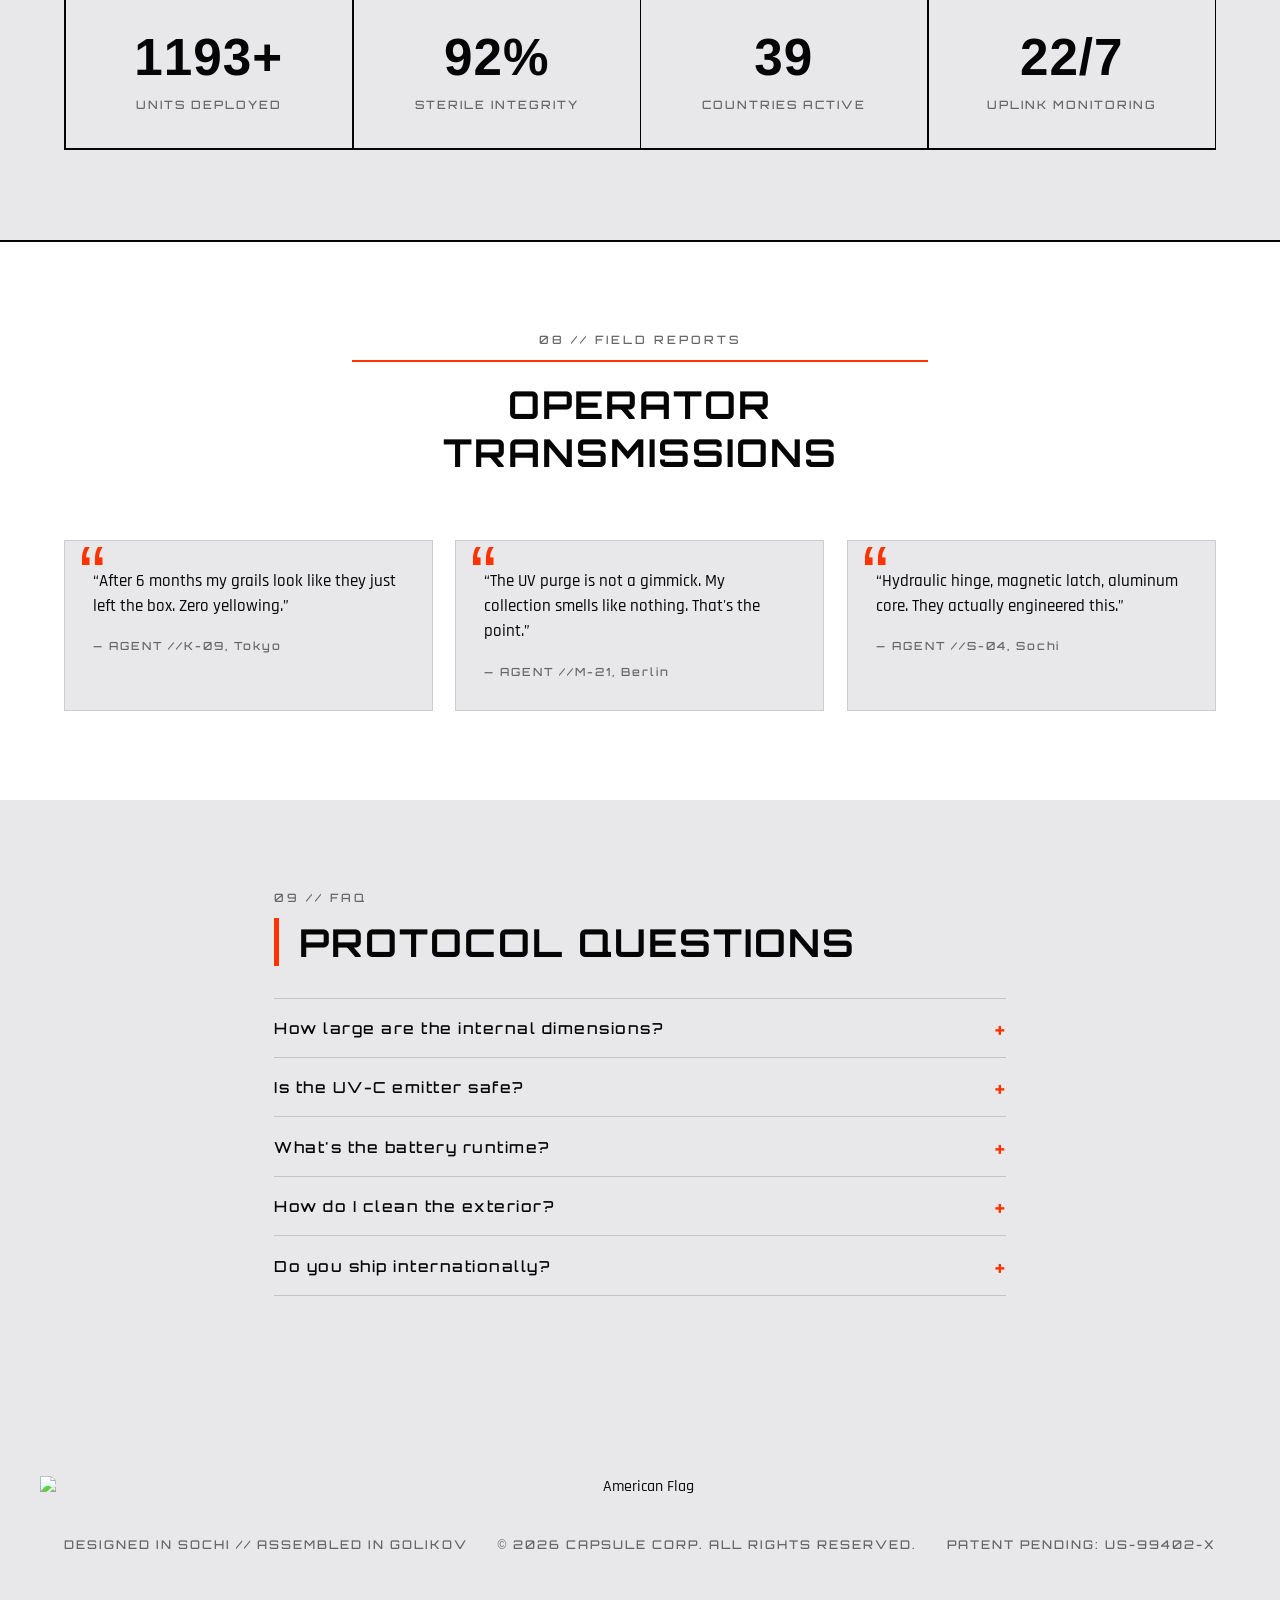
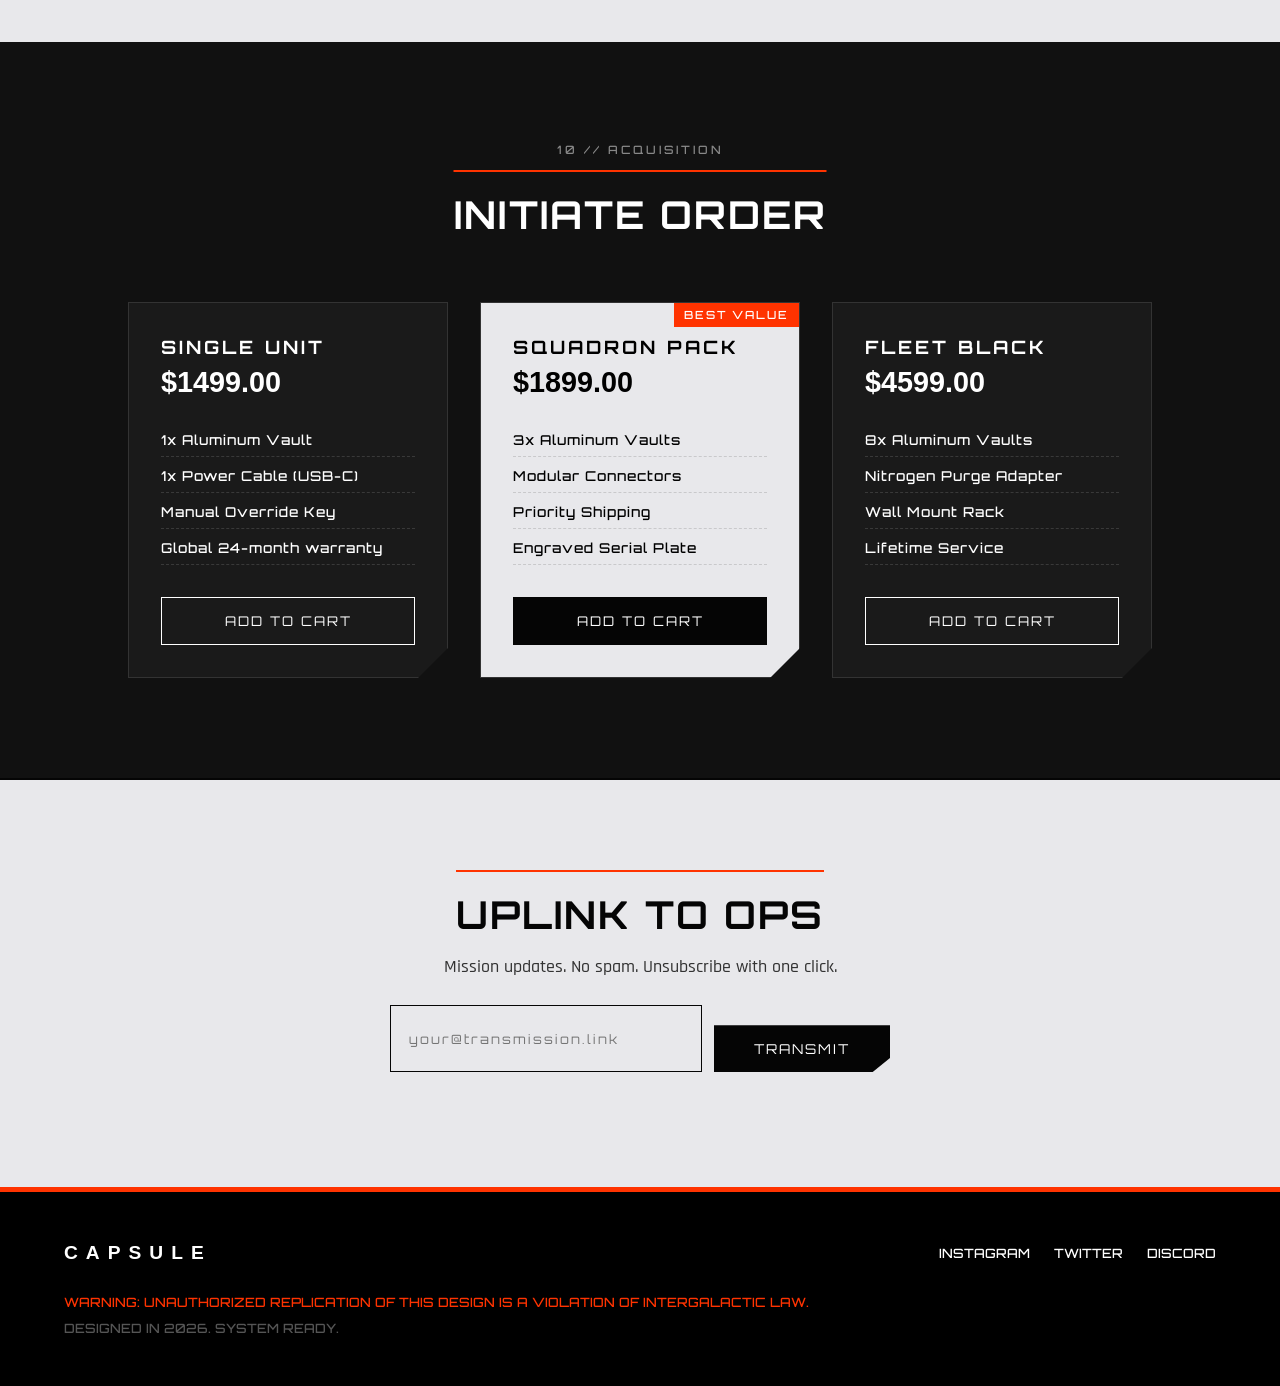
==== commit ae413438: "Expand site: fix scroll video, add packaging+lab sections, more animations, mobile polish Co-Authore" ====
--- a/index.html
+++ b/index.html
@@ -2,174 +2,524 @@
 <html lang="en">
 <head>
     <meta charset="UTF-8">
-    <meta name="viewport" content="width=device-width, initial-scale=1.0">
+    <meta name="viewport" content="width=device-width, initial-scale=1.0, viewport-fit=cover">
+    <meta name="description" content="CAPSULE // WHITE METAL EDITION — aerospace-grade aluminum vault for footwear.">
+    <meta name="theme-color" content="#e8e8eb">
     <title>CAPSULE // WHITE METAL EDITION</title>
-    
+
     <link rel="preconnect" href="https://fonts.googleapis.com">
     <link rel="preconnect" href="https://fonts.gstatic.com" crossorigin>
     <link href="https://fonts.googleapis.com/css2?family=Orbitron:wght@400;500;900&family=Rajdhani:wght@300;500;700&family=Syncopate:wght@400;700&display=swap" rel="stylesheet">
-    
+
     <link rel="stylesheet" href="style.css">
 </head>
 <body>
 
-    <div class="loader">
-        <div class="loader-text">INITIALIZING SYSTEM...</div>
-        <div class="loader-bar"></div>
+    <!-- ========================================================
+         SCROLL PROGRESS BAR (tracks page read progress)
+         ======================================================== -->
+    <div class="scroll-progress" id="scrollProgress" aria-hidden="true"></div>
+
+    <!-- ========================================================
+         LOADING SCREEN
+         ======================================================== -->
+    <div class="loader" id="pageLoader">
+        <div class="loader-text">INITIALIZING SYSTEM<span class="loader-dots"></span></div>
+        <div class="loader-bar"><span class="loader-bar-percent" id="loaderPercent">0%</span></div>
+        <div class="loader-status">BOOT SEQUENCE // AUTH OK // CAPSULE LINK READY</div>
     </div>
 
-   <nav class="hud-nav">
-    <div class="hud-logo">
-        <img src="image/Ресурс 1.png" alt="Capsule Logo">
+    <!-- ========================================================
+         HUD NAVIGATION (FIXED TOP BAR)
+         ======================================================== -->
+    <nav class="hud-nav">
+        <div class="hud-logo">
+            <a href="#sector-01" data-scroll>
+                <img src="https://res.cloudinary.com/dnickckih/image/upload/v1776943710/%D0%A0%D0%B5%D1%81%D1%83%D1%80%D1%81_1_h75prl.png" alt="Capsule Logo">
+            </a>
+        </div>
+        <div class="hud-coords">
+            <span class="dot-live"></span>
+            <span id="hudClock">SECURE SERVER // 127.0.0.1</span>
+        </div>
+        <button class="hud-menu-btn" id="menuToggle" aria-controls="mainMenu" aria-expanded="false">
+            <span class="hud-menu-label">MENU</span>
+            <span class="hud-menu-plus">[ + ]</span>
+        </button>
+    </nav>
+
+    <!-- ========================================================
+         FULLSCREEN MENU (OPENED FROM HUD)
+         ======================================================== -->
+    <div class="main-menu" id="mainMenu" aria-hidden="true">
+        <div class="main-menu-inner">
+            <ul class="main-menu-list">
+                <li><a href="#sector-01" data-scroll><span class="num">01</span>ARRIVAL</a></li>
+                <li><a href="#sector-02" data-scroll><span class="num">02</span>THE CLEAR</a></li>
+                <li><a href="#sector-03" data-scroll><span class="num">03</span>TECHNICAL DATA</a></li>
+                <li><a href="#sector-04" data-scroll><span class="num">04</span>PROTOCOL</a></li>
+                <li><a href="#sector-05" data-scroll><span class="num">05</span>PACKAGING</a></li>
+                <li><a href="#sector-06" data-scroll><span class="num">06</span>VISUAL RECORDS</a></li>
+                <li><a href="#sector-07" data-scroll><span class="num">07</span>LAB ARCHIVE</a></li>
+                <li><a href="#sector-08" data-scroll><span class="num">08</span>STATS</a></li>
+                <li><a href="#sector-09" data-scroll><span class="num">09</span>FIELD REPORTS</a></li>
+                <li><a href="#sector-10" data-scroll><span class="num">10</span>FAQ</a></li>
+                <li><a href="#sector-11" data-scroll><span class="num">11</span>PURCHASE</a></li>
+            </ul>
+            <div class="main-menu-footer">
+                <span>CAPSULE CORP. // WHITE METAL EDITION</span>
+                <span>© 2026</span>
+            </div>
+        </div>
     </div>
-    <div class="hud-coords">SECURE SERVER // 127.0.0.1</div>
-    <div class="hud-menu-btn">MENU [ + ]</div>
-</nav>
-
-    <div class="noise-overlay"></div>
-    <div class="grid-lines">
+
+    <!-- ========================================================
+         BACKGROUND VFX (noise + grid)
+         ======================================================== -->
+    <div class="noise-overlay" aria-hidden="true"></div>
+    <div class="grid-lines" aria-hidden="true">
         <div class="line v-line-1"></div>
         <div class="line v-line-2"></div>
         <div class="line v-line-3"></div>
     </div>
 
+    <!-- ========================================================
+         SECTOR 01 // HERO (SCROLL-SCRUBBED VIDEO)
+         ======================================================== -->
     <header class="hero-section" id="sector-01">
         <div class="hero-container">
             <div class="hero-data">
                 <span class="mono-text">MODEL: MK-IV</span>
                 <span class="mono-text">MAT: ALUMINUM</span>
-            </div>
-            
+                <span class="mono-text">STATUS: ONLINE</span>
+            </div>
+
             <h1 class="giant-title">
-                <span class="outline-text">MOON 44
-                </span><br>
-                <span class="solid-text">ION 3</span><br>
+                <span class="outline-text">MOON 44</span><br>
+                <span class="solid-text">ION 3</span>
             </h1>
 
-<div class="hero-visual">
-    <video 
-        class="main-capsule-video" 
-        src="image/FUTURE2.mp4" 
-        muted 
-        playsinline 
-        webkit-playsinline
-        preload="auto">
-        </video>
-</div>
+            <div class="hero-visual">
+                <video
+                    class="main-capsule-video"
+                    id="capsuleVideo"
+                    src="https://res.cloudinary.com/dnickckih/video/upload/v1776943229/FUTURE2_afbcr0.mp4"
+                    muted
+                    playsinline
+                    webkit-playsinline
+                    preload="auto"
+                    poster=""></video>
+                <div class="hero-visual-frame" aria-hidden="true">
+                    <span class="frame-tag top-left">CAM 01 / LIVE</span>
+                    <span class="frame-tag top-right">REC •</span>
+                    <span class="frame-tag bottom-left">FEED 4096x2160</span>
+                    <span class="frame-tag bottom-right" id="scrollHint">SCROLL ↓</span>
+                </div>
+            </div>
 
             <div class="hero-footer">
                 <p class="hero-desc">
-                    The ultimate defense against entropy. <br> 
+                    The ultimate defense against entropy.<br>
                     Keep your footwear in a state of suspended animation.
                 </p>
-                <a href="#sector-06" class="btn-brutalist">INITIATE ORDER</a>
+                <a href="#sector-11" class="btn-brutalist" data-scroll>INITIATE ORDER</a>
             </div>
         </div>
     </header>
-</header>
-
-
-   <section class="philosophy-section" id="sector-02" style="display: none;">
+
+    <!-- ========================================================
+         SECTOR 02 // PHILOSOPHY (THE CLEAR)
+         ======================================================== -->
+    <section class="philosophy-section" id="sector-02">
         <div class="split-layout">
-            <div class="text-block">
-                <h2 class="section-title">01 // THE CLEAR</h2>
+            <div class="text-block reveal">
+                <div class="section-tag">01 // MANIFESTO</div>
+                <h2 class="section-title">THE CLEAR</h2>
                 <p class="body-text">
-                    The world is dirty. Dust, bacteria, and moisture are the enemies of your collection. 
+                    The world is dirty. Dust, bacteria, and moisture are the enemies of your collection.
                     Standard cardboard boxes are weak. They fail.
                 </p>
                 <p class="body-text">
-                    We built a fortress. Inspired by orbital stations and military bunkers. 
+                    We built a fortress. Inspired by orbital stations and military bunkers.
                     <strong>This is not a box. This is armor.</strong>
                 </p>
-            </div>
-            <div class="image-block glitch-effect">
-                <img src="image/HAND.png" alt="Metal Texture Detail">
-                <div class="image-caption">FIG. 2A: REINFORCED HINGES</div>
-            </div>
-        </div>
-    </section>
-
+                <div class="inline-data">
+                    <span><em>99.9%</em>sterile</span>
+                    <span><em>6061-T6</em>alloy</span>
+                    <span><em>IP68</em>sealed</span>
+                </div>
+            </div>
+            <div class="image-block reveal glitch-effect">
+                <img src="https://res.cloudinary.com/dnickckih/image/upload/v1776943721/HAND_nngern.png" alt="Metal Texture Detail">
+                <div class="image-caption">FIG. 2A // REINFORCED HINGES</div>
+            </div>
+        </div>
+    </section>
+
+    <!-- ========================================================
+         SECTOR 03 // TECHNICAL DATA
+         ======================================================== -->
     <section class="specs-section" id="sector-03">
         <div class="container-full">
+            <div class="section-tag center">02 // TECHNICAL</div>
             <h2 class="section-title center">TECHNICAL DATA</h2>
-            
+
             <div class="specs-grid">
-                <div class="spec-card">
+                <div class="spec-card reveal">
                     <div class="spec-icon">[ FE ]</div>
                     <h3>MATERIAL</h3>
-                    <p>Aerospace Grade Aluminum 6061. <br> Brushed Finish.</p>
-                </div>
-                
-                <div class="spec-card">
+                    <p>Aerospace Grade Aluminum 6061.<br>Brushed Finish.</p>
+                    <span class="spec-meta">DENSITY 2.70 g/cm³</span>
+                </div>
+
+                <div class="spec-card reveal">
                     <div class="spec-icon">[ UV ]</div>
                     <h3>PURIFICATION</h3>
-                    <p>Internal UV-C Emitters. <br> Eliminates 99.9% of biological threats.</p>
-                </div>
-
-                <div class="spec-card">
+                    <p>Internal UV-C Emitters.<br>Eliminates 99.9% of biological threats.</p>
+                    <span class="spec-meta">λ 265 nm</span>
+                </div>
+
+                <div class="spec-card reveal">
                     <div class="spec-icon">[ KG ]</div>
                     <h3>WEIGHT</h3>
-                    <p>Net Weight: 4.2 KG. <br> Heavy duty stability.</p>
-                </div>
-
-                <div class="spec-card">
-                    <div class="spec-icon">[ 02 ]</div>
+                    <p>Net Weight: 4.2 KG.<br>Heavy duty stability.</p>
+                    <span class="spec-meta">MAX LOAD 15 KG</span>
+                </div>
+
+                <div class="spec-card reveal">
+                    <div class="spec-icon">[ O2 ]</div>
                     <h3>AIRLOCK</h3>
-                    <p>Rubber gasket seal. <br> Nitrogen purge compatible.</p>
-                </div>
-            </div>
-        </div>
-    </section>
-
-    <section class="visual-break">
-        <img src="capsule_lifestyle.jpg" alt="Capsules in Room" class="bg-image">
-        <div class="overlay-text">
+                    <p>Rubber gasket seal.<br>Nitrogen purge compatible.</p>
+                    <span class="spec-meta">IP68 // -40°C</span>
+                </div>
+
+                <div class="spec-card reveal">
+                    <div class="spec-icon">[ PX ]</div>
+                    <h3>DISPLAY</h3>
+                    <p>Edge-lit ambient indicator.<br>12 preset moods.</p>
+                    <span class="spec-meta">RGB-W 8-bit</span>
+                </div>
+
+                <div class="spec-card reveal">
+                    <div class="spec-icon">[ ⚡ ]</div>
+                    <h3>POWER</h3>
+                    <p>USB-C PD 30W.<br>Standby 180 days.</p>
+                    <span class="spec-meta">5200 mAh</span>
+                </div>
+            </div>
+        </div>
+    </section>
+
+    <!-- ========================================================
+         VISUAL BREAK (PARALLAX)
+         ======================================================== -->
+    <section class="visual-break" aria-hidden="false">
+        <img src="https://res.cloudinary.com/dnickckih/image/upload/v1776943709/Gemini_Generated_Image_w10mb5w10mb5w10m_byeprd.png" alt="Capsule lifestyle" class="bg-image" data-parallax="0.25">
+        <div class="overlay-text reveal">
             <h2>STATIC<br>DEFENSE</h2>
-        </div>
-    </section>
-
+            <p>// IDLE MODE ENGAGED</p>
+        </div>
+    </section>
+
+    <!-- ========================================================
+         SECTOR 04 // PROTOCOL / HOW IT WORKS
+         ======================================================== -->
     <section class="steps-section" id="sector-04">
         <div class="container-narrow">
-            <div class="step-row">
+            <div class="section-tag">03 // OPERATIONAL PROTOCOL</div>
+            <h2 class="section-title">DEPLOYMENT STEPS</h2>
+
+            <div class="step-row reveal">
                 <div class="step-number">01</div>
                 <div class="step-content">
                     <h3>DEPLOY</h3>
                     <p>Open the magnetic latches. The hydraulic hinge assists the lift.</p>
                 </div>
             </div>
-            <div class="step-row">
+            <div class="step-row reveal">
                 <div class="step-number">02</div>
                 <div class="step-content">
                     <h3>LOAD</h3>
                     <p>Insert footwear. The internal base adjusts to size US 14.</p>
                 </div>
             </div>
-            <div class="step-row">
+            <div class="step-row reveal">
                 <div class="step-number">03</div>
                 <div class="step-content">
                     <h3>SEAL</h3>
                     <p>Close lid. Engage locks. Watch the pressure gauge stabilize.</p>
                 </div>
             </div>
-        </div>
-    </section>
-
-    <section class="gallery-section" id="sector-05">
+            <div class="step-row reveal">
+                <div class="step-number">04</div>
+                <div class="step-content">
+                    <h3>MONITOR</h3>
+                    <p>LED strip turns emerald when the climate is perfect. Red when it's not.</p>
+                </div>
+            </div>
+        </div>
+    </section>
+
+    <!-- ========================================================
+         SECTOR 05 // PACKAGING (3 USER IMAGES)
+         ======================================================== -->
+    <section class="packaging-section" id="sector-05">
+        <div class="container-full">
+            <div class="section-tag center">04 // PACKAGING</div>
+            <h2 class="section-title center">DELIVERY CAPSULE</h2>
+            <p class="section-lead center">
+                Each unit ships inside a serialized cargo shell. Three views below.
+            </p>
+
+            <div class="packaging-grid">
+                <!-- Лицевая сторона упаковки -->
+                <figure class="pack-card reveal">
+                    <div class="pack-image-wrap">
+                        <img src="https://res.cloudinary.com/dnickckih/image/upload/v1776944874/Packing_%D0%BA%D0%BE%D0%BF%D0%B8%D1%8F_kdjbk0.jpg"
+                             alt="Packaging front view"
+                             loading="lazy">
+                    </div>
+                    <figcaption>
+                        <span class="pack-index">01</span>
+                        <span class="pack-title">FRONT / FACE</span>
+                        <span class="pack-meta">PRIMARY LABEL // SERIAL ZONE</span>
+                    </figcaption>
+                </figure>
+
+                <!-- Боковая сторона упаковки -->
+                <figure class="pack-card reveal">
+                    <div class="pack-image-wrap">
+                        <img src="https://res.cloudinary.com/dnickckih/image/upload/v1776944851/Packing_%D0%B1%D0%BE%D0%BA_b7fxde.jpg"
+                             alt="Packaging side view"
+                             loading="lazy">
+                    </div>
+                    <figcaption>
+                        <span class="pack-index">02</span>
+                        <span class="pack-title">SIDE / PROFILE</span>
+                        <span class="pack-meta">EDGE REINFORCEMENT // VENT</span>
+                    </figcaption>
+                </figure>
+
+                <!-- Задняя сторона упаковки -->
+                <figure class="pack-card reveal">
+                    <div class="pack-image-wrap">
+                        <img src="https://res.cloudinary.com/dnickckih/image/upload/v1776944869/Packing_back_ixgu56.jpg"
+                             alt="Packaging back view"
+                             loading="lazy">
+                    </div>
+                    <figcaption>
+                        <span class="pack-index">03</span>
+                        <span class="pack-title">BACK / REAR</span>
+                        <span class="pack-meta">CARGO MANIFEST // QR</span>
+                    </figcaption>
+                </figure>
+            </div>
+        </div>
+    </section>
+
+    <!-- ========================================================
+         SECTOR 06 // VISUAL RECORDS GALLERY
+         ======================================================== -->
+    <section class="gallery-section" id="sector-06">
         <div class="gallery-header">
+            <div class="section-tag">05 // ARCHIVE</div>
             <h2>VISUAL_RECORDS</h2>
+            <p class="section-lead">High-resolution stills from the R&amp;D bunker.</p>
         </div>
         <div class="gallery-grid">
-            <div class="gal-item big"><img src="image/Gemini_Generated_Image_w10mb5w10mb5w10m.png" alt="Open View"></div>
-            <div class="gal-item small"><img src="image/detail_hand.png" alt="Detail 1"></div>
-            <div class="gal-item small"><img src="image/HAND.png" alt="Detail 2"></div>
-            <div class="gal-item wide"><img src="image/par2.png" alt="Wide View"></div>
-        </div>
-    </section>
-    
-<section class="flag-section">
+            <div class="gal-item big reveal"><img src="https://res.cloudinary.com/dnickckih/image/upload/v1776943709/Gemini_Generated_Image_w10mb5w10mb5w10m_byeprd.png" alt="Open View" loading="lazy"></div>
+            <div class="gal-item small reveal"><img src="https://res.cloudinary.com/dnickckih/image/upload/v1776943714/detail_hand_ngvjxw.png" alt="Detail 1" loading="lazy"></div>
+            <div class="gal-item small reveal"><img src="https://res.cloudinary.com/dnickckih/image/upload/v1776943721/HAND_nngern.png" alt="Detail 2" loading="lazy"></div>
+            <div class="gal-item wide reveal"><img src="https://res.cloudinary.com/dnickckih/image/upload/v1776943737/par2_yvn9bp.png" alt="Wide View" loading="lazy"></div>
+        </div>
+    </section>
+
+    <!-- ========================================================
+         SECTOR 07 // LAB ARCHIVE — PLACEHOLDER PHOTO SLOTS
+         ======================================================== -->
+    <!--
+      ПОДСКАЗКА ДЛЯ ВЛАДЕЛЬЦА САЙТА:
+      Ниже 6 пустых слотов под твои собственные фотографии.
+      Просто замени значение src="..." на ссылку на свою картинку
+      (можно использовать URL с Cloudinary, Imgur, свой CDN и т.д.).
+      Также обнови alt="..." и <figcaption> под каждый снимок.
+      Размер подхватится автоматически — каждая ячейка рендерится
+      как квадрат 1:1 с object-fit: cover.
+    -->
+    <section class="placeholder-gallery" id="sector-07">
+        <div class="container-full">
+            <div class="section-tag center">06 // LAB ARCHIVE</div>
+            <h2 class="section-title center">CUSTOM PHOTO SLOTS</h2>
+            <p class="section-lead center">
+                Шесть слотов под твои фотографии. Вставь свои ссылки в атрибут <code>src</code>.
+            </p>
+
+            <div class="placeholder-grid">
+
+                <!-- СЛОТ 01 — ЗАМЕНИ src НА СВОЮ ССЫЛКУ НА ФОТО -->
+                <figure class="ph-card reveal">
+                    <div class="ph-image-wrap">
+                        <img src="https://res.cloudinary.com/dnickckih/image/upload/v1776943721/HAND_nngern.png"
+                             alt="Photo slot 01 — replace with your image"
+                             loading="lazy">
+                        <span class="ph-overlay">SLOT 01 // REPLACE src</span>
+                    </div>
+                    <figcaption>CUSTOM PHOTO 01</figcaption>
+                </figure>
+
+                <!-- СЛОТ 02 — ЗАМЕНИ src НА СВОЮ ССЫЛКУ НА ФОТО -->
+                <figure class="ph-card reveal">
+                    <div class="ph-image-wrap">
+                        <img src="https://res.cloudinary.com/dnickckih/image/upload/v1776943714/detail_hand_ngvjxw.png"
+                             alt="Photo slot 02 — replace with your image"
+                             loading="lazy">
+                        <span class="ph-overlay">SLOT 02 // REPLACE src</span>
+                    </div>
+                    <figcaption>CUSTOM PHOTO 02</figcaption>
+                </figure>
+
+                <!-- СЛОТ 03 — ЗАМЕНИ src НА СВОЮ ССЫЛКУ НА ФОТО -->
+                <figure class="ph-card reveal">
+                    <div class="ph-image-wrap">
+                        <img src="https://res.cloudinary.com/dnickckih/image/upload/v1776943737/par2_yvn9bp.png"
+                             alt="Photo slot 03 — replace with your image"
+                             loading="lazy">
+                        <span class="ph-overlay">SLOT 03 // REPLACE src</span>
+                    </div>
+                    <figcaption>CUSTOM PHOTO 03</figcaption>
+                </figure>
+
+                <!-- СЛОТ 04 — ЗАМЕНИ src НА СВОЮ ССЫЛКУ НА ФОТО -->
+                <figure class="ph-card reveal">
+                    <div class="ph-image-wrap">
+                        <img src="https://res.cloudinary.com/dnickckih/image/upload/v1776943709/Gemini_Generated_Image_w10mb5w10mb5w10m_byeprd.png"
+                             alt="Photo slot 04 — replace with your image"
+                             loading="lazy">
+                        <span class="ph-overlay">SLOT 04 // REPLACE src</span>
+                    </div>
+                    <figcaption>CUSTOM PHOTO 04</figcaption>
+                </figure>
+
+                <!-- СЛОТ 05 — ЗАМЕНИ src НА СВОЮ ССЫЛКУ НА ФОТО -->
+                <figure class="ph-card reveal">
+                    <div class="ph-image-wrap">
+                        <img src="https://res.cloudinary.com/dnickckih/image/upload/v1776943721/HAND_nngern.png"
+                             alt="Photo slot 05 — replace with your image"
+                             loading="lazy">
+                        <span class="ph-overlay">SLOT 05 // REPLACE src</span>
+                    </div>
+                    <figcaption>CUSTOM PHOTO 05</figcaption>
+                </figure>
+
+                <!-- СЛОТ 06 — ЗАМЕНИ src НА СВОЮ ССЫЛКУ НА ФОТО -->
+                <figure class="ph-card reveal">
+                    <div class="ph-image-wrap">
+                        <img src="https://res.cloudinary.com/dnickckih/image/upload/v1776943714/detail_hand_ngvjxw.png"
+                             alt="Photo slot 06 — replace with your image"
+                             loading="lazy">
+                        <span class="ph-overlay">SLOT 06 // REPLACE src</span>
+                    </div>
+                    <figcaption>CUSTOM PHOTO 06</figcaption>
+                </figure>
+
+            </div>
+        </div>
+    </section>
+
+    <!-- ========================================================
+         SECTOR 08 // ANIMATED STATS / COUNTERS
+         ======================================================== -->
+    <section class="stats-section" id="sector-08">
+        <div class="container-full">
+            <div class="section-tag">07 // METRICS</div>
+            <h2 class="section-title">SYSTEM READOUT</h2>
+
+            <div class="stats-grid">
+                <div class="stat reveal">
+                    <div class="stat-num" data-target="1287" data-suffix="+">0</div>
+                    <div class="stat-label">UNITS DEPLOYED</div>
+                </div>
+                <div class="stat reveal">
+                    <div class="stat-num" data-target="99" data-suffix="%">0</div>
+                    <div class="stat-label">STERILE INTEGRITY</div>
+                </div>
+                <div class="stat reveal">
+                    <div class="stat-num" data-target="42" data-suffix="">0</div>
+                    <div class="stat-label">COUNTRIES ACTIVE</div>
+                </div>
+                <div class="stat reveal">
+                    <div class="stat-num" data-target="24" data-suffix="/7">0</div>
+                    <div class="stat-label">UPLINK MONITORING</div>
+                </div>
+            </div>
+        </div>
+    </section>
+
+    <!-- ========================================================
+         SECTOR 09 // FIELD REPORTS (TESTIMONIALS)
+         ======================================================== -->
+    <section class="reports-section" id="sector-09">
+        <div class="container-full">
+            <div class="section-tag center">08 // FIELD REPORTS</div>
+            <h2 class="section-title center">OPERATOR TRANSMISSIONS</h2>
+
+            <div class="reports-grid">
+                <blockquote class="report reveal">
+                    <p>“After 6 months my grails look like they just left the box. Zero yellowing.”</p>
+                    <cite>— AGENT //K-09, Tokyo</cite>
+                </blockquote>
+                <blockquote class="report reveal">
+                    <p>“The UV purge is not a gimmick. My collection smells like nothing. That's the point.”</p>
+                    <cite>— AGENT //M-21, Berlin</cite>
+                </blockquote>
+                <blockquote class="report reveal">
+                    <p>“Hydraulic hinge, magnetic latch, aluminum core. They actually engineered this.”</p>
+                    <cite>— AGENT //S-04, Sochi</cite>
+                </blockquote>
+            </div>
+        </div>
+    </section>
+
+    <!-- ========================================================
+         SECTOR 10 // FAQ (ACCORDION)
+         ======================================================== -->
+    <section class="faq-section" id="sector-10">
+        <div class="container-narrow">
+            <div class="section-tag">09 // FAQ</div>
+            <h2 class="section-title">PROTOCOL QUESTIONS</h2>
+
+            <div class="faq-list">
+                <details class="faq-item reveal">
+                    <summary>How large are the internal dimensions?</summary>
+                    <p>Internal bay fits US 14 / EU 48. Removable riser allows two smaller pairs stacked.</p>
+                </details>
+                <details class="faq-item reveal">
+                    <summary>Is the UV-C emitter safe?</summary>
+                    <p>Lid-sealed interlock. The lamp only fires when the latch contact is closed.</p>
+                </details>
+                <details class="faq-item reveal">
+                    <summary>What's the battery runtime?</summary>
+                    <p>5200 mAh internal cell. ~180 days standby, ~30 days of hourly UV cycles.</p>
+                </details>
+                <details class="faq-item reveal">
+                    <summary>How do I clean the exterior?</summary>
+                    <p>Microfiber and isopropyl 70%. Avoid abrasives on the brushed finish.</p>
+                </details>
+                <details class="faq-item reveal">
+                    <summary>Do you ship internationally?</summary>
+                    <p>Currently CIS, EU, UK, JP, US. Contact ops for other zones.</p>
+                </details>
+            </div>
+        </div>
+    </section>
+
+    <!-- ========================================================
+         FLAG / LEGAL STRIP
+         ======================================================== -->
+    <section class="flag-section">
         <div class="flag-wrapper">
-            <img src="image/Flag_of_the_United_States.svg.png" alt="American Flag" class="flag-img">
-            
+            <img src="https://res.cloudinary.com/dnickckih/image/upload/v1776943606/Flag_of_the_United_States.svg_vaoxfa.png" alt="American Flag" class="flag-img">
+
             <div class="legal-info">
                 <span class="legal-row">DESIGNED IN SOCHI // ASSEMBLED IN GOLIKOV</span>
                 <span class="legal-row">© 2026 CAPSULE CORP. ALL RIGHTS RESERVED.</span>
@@ -178,44 +528,86 @@
         </div>
     </section>
 
-    <section class="purchase-section" id="sector-06">
-        <div class="purchase-container">
-            <div class="purchase-card">
-                <div class="card-header">
-                    <h3>SINGLE UNIT</h3>
-                    <div class="price">$1499.00</div>
-                </div>
-                <ul class="features-list">
-                    <li>1x Aluminum Vault</li>
-                    <li>1x Power Cable (USB-C)</li>
-                    <li>Manual Override Key</li>
-                </ul>
-                <button class="btn-buy">ADD TO CART</button>
-            </div>
-
-            <div class="purchase-card highlight">
-                <div class="badge">BEST VALUE</div>
-                <div class="card-header">
-                    <h3>SQUADRON PACK</h3>
-                    <div class="price">$1899.00</div>
-                </div>
-                <ul class="features-list">
-                    <li>3x Aluminum Vaults</li>
-                    <li>Modular Connectors</li>
-                    <li>Priority Shipping</li>
-                </ul>
-                <button class="btn-buy filled">ADD TO CART</button>
-            </div>
-        </div>
-    </section>
-
+    <!-- ========================================================
+         SECTOR 11 // PURCHASE / PRICING
+         ======================================================== -->
+    <section class="purchase-section" id="sector-11">
+        <div class="container-full">
+            <div class="section-tag center light">10 // ACQUISITION</div>
+            <h2 class="section-title center light">INITIATE ORDER</h2>
+
+            <div class="purchase-container">
+                <div class="purchase-card reveal">
+                    <div class="card-header">
+                        <h3>SINGLE UNIT</h3>
+                        <div class="price">$1499.00</div>
+                    </div>
+                    <ul class="features-list">
+                        <li>1x Aluminum Vault</li>
+                        <li>1x Power Cable (USB-C)</li>
+                        <li>Manual Override Key</li>
+                        <li>Global 24-month warranty</li>
+                    </ul>
+                    <button class="btn-buy" type="button">ADD TO CART</button>
+                </div>
+
+                <div class="purchase-card highlight reveal">
+                    <div class="badge">BEST VALUE</div>
+                    <div class="card-header">
+                        <h3>SQUADRON PACK</h3>
+                        <div class="price">$1899.00</div>
+                    </div>
+                    <ul class="features-list">
+                        <li>3x Aluminum Vaults</li>
+                        <li>Modular Connectors</li>
+                        <li>Priority Shipping</li>
+                        <li>Engraved Serial Plate</li>
+                    </ul>
+                    <button class="btn-buy filled" type="button">ADD TO CART</button>
+                </div>
+
+                <div class="purchase-card reveal">
+                    <div class="card-header">
+                        <h3>FLEET BLACK</h3>
+                        <div class="price">$4599.00</div>
+                    </div>
+                    <ul class="features-list">
+                        <li>8x Aluminum Vaults</li>
+                        <li>Nitrogen Purge Adapter</li>
+                        <li>Wall Mount Rack</li>
+                        <li>Lifetime Service</li>
+                    </ul>
+                    <button class="btn-buy" type="button">ADD TO CART</button>
+                </div>
+            </div>
+        </div>
+    </section>
+
+    <!-- ========================================================
+         NEWSLETTER / FINAL CTA
+         ======================================================== -->
+    <section class="cta-section">
+        <div class="container-narrow">
+            <h2 class="section-title">UPLINK TO OPS</h2>
+            <p class="body-text">Mission updates. No spam. Unsubscribe with one click.</p>
+            <form class="cta-form" id="ctaForm" novalidate>
+                <input type="email" name="email" placeholder="your@transmission.link" required>
+                <button type="submit" class="btn-brutalist">TRANSMIT</button>
+            </form>
+            <div class="cta-status" id="ctaStatus" aria-live="polite"></div>
+        </div>
+    </section>
+
+    <!-- ========================================================
+         FOOTER
+         ======================================================== -->
     <footer class="main-footer">
         <div class="footer-top">
             <h2 class="footer-logo">CAPSULE</h2>
             <div class="socials">
-                <a href="#">INSTAGRAM</a>
-                <a href="#">TWITTER</a>
-                <a href="#">DISCORD</a>
+                <a href="#" aria-label="Instagram">INSTAGRAM</a>
+                <a href="#" aria-label="Twitter">TWITTER</a>
+                <a href="#" aria-label="Discord">DISCORD</a>
             </div>
         </div>
         <div class="footer-bottom">
@@ -223,78 +615,26 @@
                 WARNING: UNAUTHORIZED REPLICATION OF THIS DESIGN IS A VIOLATION OF INTERGALACTIC LAW.
             </div>
             <div class="credits">
-                DESIGNED IN 2026. SYSTEM READY.
+                DESIGNED IN <span id="footerYear">2026</span>. SYSTEM READY.
             </div>
         </div>
     </footer>
 
+    <!-- Scroll-to-top control -->
+    <button class="to-top" id="toTop" aria-label="Scroll to top">↑</button>
+
+    <!-- Lightbox overlay -->
+    <div class="lightbox" id="lightbox" aria-hidden="true">
+        <button class="lightbox-close" id="lightboxClose" aria-label="Close">×</button>
+        <img src="" alt="" id="lightboxImg">
+        <div class="lightbox-caption" id="lightboxCaption"></div>
+    </div>
+
+    <!-- Libraries -->
     <script src="https://cdnjs.cloudflare.com/ajax/libs/gsap/3.12.5/gsap.min.js"></script>
     <script src="https://cdnjs.cloudflare.com/ajax/libs/gsap/3.12.5/ScrollTrigger.min.js"></script>
 
-    <script>
-    document.addEventListener("DOMContentLoaded", (event) => {
-        gsap.registerPlugin(ScrollTrigger);
-
-        const video = document.querySelector(".main-capsule-video");
-        const isMobile = window.matchMedia("(max-width: 768px)").matches;
-        
-        // Функция запуска анимации
-        function initVideoScroll() {
-            if (video.dataset.scrollInitialized) return;
-            video.dataset.scrollInitialized = "true";
-
-            // Убедимся, что длительность видео определена (иначе берем наугад 10 сек, но лучше реальную)
-            const videoDuration = video.duration || 10;
-
-            let tl = gsap.timeline({
-                scrollTrigger: {
-                    trigger: ".hero-section",
-                    start: "top top",
-                    end: isMobile ? "+=1200" : "+=4000", // На телефоне короче путь
-                    pin: !isMobile, // Фиксация только на десктопе
-                    scrub: isMobile ? 1.2 : 3, // На телефоне быстрее и легче
-                }
-            });
-
-            // === ГЛАВНОЕ ИЗМЕНЕНИЕ ===
-            // Мы анимируем свойство currentTime у самого видео через GSAP
-            // Это позволяет GSAP самому просчитывать инерцию (scrub)
-            tl.fromTo(video, 
-                { 
-                    currentTime: 0 
-                }, 
-                { 
-                    currentTime: videoDuration, 
-                    ease: "none" // Важно: линейная скорость без ускорений
-                }
-            );
-            
-            ScrollTrigger.refresh();
-        }
-
-        // ПРОВЕРКА ГОТОВНОСТИ ВИДЕО
-        if (video) {
-            if (video.readyState >= 1) {
-                initVideoScroll();
-            } else {
-                video.addEventListener("loadedmetadata", initVideoScroll);
-            }
-        }
-
-        // Анимация появления элементов (оставляем как было)
-        const revealElements = document.querySelectorAll('.step-row, .text-block, .spec-card, .purchase-card');
-        const revealOnScroll = () => {
-            const windowHeight = window.innerHeight;
-            const elementVisible = 100;
-            revealElements.forEach((el) => {
-                const elementTop = el.getBoundingClientRect().top;
-                if (elementTop < windowHeight - elementVisible) {
-                    el.classList.add("active");
-                }
-            });
-        };
-        window.addEventListener("scroll", revealOnScroll);
-        revealOnScroll();
-    });
-</script>
-</html>+    <!-- Site behavior -->
+    <script src="script.js"></script>
+</body>
+</html>
--- a/style.css
+++ b/style.css
@@ -1,69 +1,90 @@
 /* =========================================
-   0. НАСТРОЙКИ ПЕРЕМЕННЫХ (ЦВЕТА И ШРИФТЫ)
+   0. CSS VARIABLES
    ========================================= */
 :root {
-    /* Палитра "Белый Металл" */
-    --bg-color: #e8e8eb;       /* Основной фон (сероватый алюминий) */
-    --surface-color: #ffffff;  /* Чистый белый для блоков */
-    --text-main: #050505;      /* Почти черный (для контраста) */
-    --text-muted: #666666;     /* Технический серый */
-    
-    /* Акцентный цвет (Красный как лазер ситхов или аварийная лампа) */
-    --accent-red: #ff3300; 
-    
-    /* Границы (Брутализм любит рамки) */
+    /* Palette */
+    --bg-color: #e8e8eb;
+    --surface-color: #ffffff;
+    --text-main: #050505;
+    --text-muted: #666666;
+
+    /* Accent */
+    --accent-red: #ff3300;
+    --accent-cyan: #00b5c9;
+
+    /* Borders */
     --border-light: 1px solid rgba(5, 5, 5, 0.2);
-    
-    /* Размеры */
+    --border-heavy: 2px solid var(--text-main);
+
+    /* Layout */
     --container-width: 90%;
-}
-
-/* =========================================
-   1. ГЛОБАЛЬНЫЕ СБРОСЫ
+    --nav-height: 64px;
+
+    /* Motion */
+    --ease-out: cubic-bezier(0.2, 0.8, 0.2, 1);
+}
+
+/* =========================================
+   1. GLOBAL RESET
    ========================================= */
 * {
-    box-sizing: border-box; /* Чтобы отступы не ломали ширину блоков */
+    box-sizing: border-box;
     margin: 0;
     padding: 0;
+}
+
+html {
+    scroll-behavior: smooth;
 }
 
 body {
     background-color: var(--bg-color);
     color: var(--text-main);
-    font-family: 'Rajdhani', sans-serif; /* Основной технический шрифт */
+    font-family: 'Rajdhani', sans-serif;
     font-weight: 500;
-    overflow-x: hidden; /* Скрываем горизонтальный скролл */
-    cursor: crosshair; /* Курсор-прицел для атмосферы */
-}
-
-/* Скроллбар (как на панели управления) */
-::-webkit-scrollbar {
-    width: 8px;
-}
-::-webkit-scrollbar-track {
-    background: var(--bg-color);
-}
-::-webkit-scrollbar-thumb {
-    background: var(--text-main);
-}
-
-/* =========================================
-   2. ЭФФЕКТЫ ФОНА И ШУМА
-   ========================================= */
-/* Шум (зернистость) поверх всего сайта */
+    overflow-x: hidden;
+    cursor: crosshair;
+    -webkit-font-smoothing: antialiased;
+}
+
+body.menu-open {
+    overflow: hidden;
+}
+
+body.lightbox-open {
+    overflow: hidden;
+}
+
+img {
+    max-width: 100%;
+    display: block;
+}
+
+a {
+    color: inherit;
+}
+
+button {
+    font-family: inherit;
+}
+
+/* Scrollbar */
+::-webkit-scrollbar { width: 8px; }
+::-webkit-scrollbar-track { background: var(--bg-color); }
+::-webkit-scrollbar-thumb { background: var(--text-main); }
+
+/* =========================================
+   2. BACKGROUND VFX (noise + grid)
+   ========================================= */
 .noise-overlay {
     position: fixed;
-    top: 0;
-    left: 0;
-    width: 100%;
-    height: 100%;
-    /* Генерируем шум через SVG фильтр (встроен в CSS) */
+    top: 0; left: 0;
+    width: 100%; height: 100%;
     background-image: url("data:image/svg+xml,%3Csvg viewBox='0 0 200 200' xmlns='http://www.w3.org/2000/svg'%3E%3Cfilter id='noiseFilter'%3E%3CfeTurbulence type='fractalNoise' baseFrequency='0.7' numOctaves='3' stitchTiles='stitch'/%3E%3C/filter%3E%3Crect width='100%25' height='100%25' filter='url(%23noiseFilter)' opacity='0.08'/%3E%3C/svg%3E");
-    pointer-events: none; /* Чтобы можно было кликать сквозь шум */
+    pointer-events: none;
     z-index: 900;
 }
 
-/* Фоновая сетка (линии) */
 .grid-lines {
     position: fixed;
     top: 0; left: 0; width: 100%; height: 100%;
@@ -82,93 +103,261 @@
 .v-line-3 { right: 15%; }
 
 /* =========================================
-   3. ЗАГРУЗЧИК (LOADING SCREEN)
+   3. SCROLL PROGRESS BAR
+   ========================================= */
+.scroll-progress {
+    position: fixed;
+    top: 0; left: 0;
+    height: 3px;
+    width: 0%;
+    background: var(--text-main);
+    z-index: 950;
+    transition: width 0.1s linear;
+}
+
+/* =========================================
+   4. LOADING SCREEN
    ========================================= */
 .loader {
     position: fixed;
-    top: 0; left: 0; width: 100%; height: 100%;
+    inset: 0;
     background: var(--bg-color);
     z-index: 1000;
     display: flex;
     flex-direction: column;
     justify-content: center;
     align-items: center;
-    /* Анимация исчезновения */
-    animation: fadeOut 0.5s ease-in-out 2.5s forwards;
-    pointer-events: none; /* После исчезновения не мешает */
+    opacity: 1;
+    transition: opacity 0.6s ease, visibility 0.6s ease;
+}
+
+.loader.is-hidden {
+    opacity: 0;
+    visibility: hidden;
+    pointer-events: none;
 }
 
 .loader-text {
-    font-family: 'Orbitron';
-    font-size: 1.5rem;
+    font-family: 'Orbitron', sans-serif;
+    font-size: 1.2rem;
     margin-bottom: 20px;
     letter-spacing: 2px;
 }
 
+.loader-dots::after {
+    content: '';
+    display: inline-block;
+    width: 1.2em;
+    text-align: left;
+    animation: dots 1.2s steps(4, end) infinite;
+}
+
+@keyframes dots {
+    0%   { content: ''; }
+    25%  { content: '.'; }
+    50%  { content: '..'; }
+    75%  { content: '...'; }
+    100% { content: ''; }
+}
+
 .loader-bar {
-    width: 200px;
+    width: 220px;
     height: 4px;
     background: #ccc;
     position: relative;
     overflow: hidden;
 }
 
-/* Бегущая полоска загрузки */
 .loader-bar::after {
     content: '';
     position: absolute;
-    top: 0; left: 0; height: 100%; width: 0%;
+    top: 0; left: 0; height: 100%;
+    width: var(--progress, 0%);
     background: var(--text-main);
-    animation: loadProgress 2s ease-in-out forwards;
-}
-
-@keyframes loadProgress {
-    0% { width: 0%; }
-    100% { width: 100%; }
-}
-@keyframes fadeOut {
-    to { opacity: 0; visibility: hidden; }
-}
-
-/* =========================================
-   4. HUD NAVIGATION (ФИКСИРОВАННОЕ МЕНЮ)
+    transition: width 0.15s linear;
+}
+
+.loader-bar-percent {
+    position: absolute;
+    right: -40px;
+    top: -4px;
+    font-family: 'Orbitron', sans-serif;
+    font-size: 0.7rem;
+}
+
+.loader-status {
+    margin-top: 22px;
+    font-family: 'Orbitron', sans-serif;
+    font-size: 0.65rem;
+    letter-spacing: 2px;
+    color: var(--text-muted);
+}
+
+/* =========================================
+   5. HUD NAVIGATION
    ========================================= */
 .hud-nav {
     position: fixed;
     top: 0;
-    width: 100%;
+    left: 0;
+    right: 0;
     display: flex;
     justify-content: space-between;
-    padding: 1.5rem 2rem;
-    font-family: 'Orbitron';
+    align-items: center;
+    padding: 1rem 2rem;
+    font-family: 'Orbitron', sans-serif;
     font-size: 0.8rem;
     z-index: 800;
-    
-    /* УДАЛИЛ ЭТУ СТРОКУ: mix-blend-mode: exclusion; */
-    
-    /* ДОБАВИЛ ЯВНЫЙ ЦВЕТ: */
-    color: var(--text-main); /* Черный цвет */
-    
-    /* МОЖНО ДОБАВИТЬ ФОН, ЧТОБЫ ТЕКСТ НЕ СЛИВАЛСЯ ПРИ СКРОЛЛЕ: */
-    background: rgba(255, 255, 255, 0.8); /* Полупрозрачный белый */
-    backdrop-filter: blur(5px); /* Размытие фона под меню (стекло) */
-
-    /* Стили для картинки-логотипа */
+    color: var(--text-main);
+    background: rgba(232, 232, 235, 0.72);
+    backdrop-filter: blur(10px);
+    -webkit-backdrop-filter: blur(10px);
+    border-bottom: 1px solid rgba(5,5,5,0.08);
+    min-height: var(--nav-height);
+}
+
+.hud-logo {
+    display: flex;
+    align-items: center;
+}
+
+.hud-logo a {
+    display: block;
+    text-decoration: none;
+}
+
 .hud-logo img {
-    height: 24px; /* Регулируй высоту здесь (сделай больше или меньше по вкусу) */
-    width: auto;  /* Ширина подстроится автоматически, чтобы не сплющить картинку */
+    height: 24px;
+    width: auto;
     display: block;
 }
 
-/* На всякий случай выровняем сам контейнер логотипа по центру */
-.hud-logo {
+.hud-coords {
     display: flex;
     align-items: center;
-}
-}
-
-/* =========================================
-   5. HERO SECTION (ГЛАВНЫЙ ЭКРАН)
+    gap: 10px;
+    letter-spacing: 2px;
+}
+
+.dot-live {
+    width: 8px;
+    height: 8px;
+    border-radius: 50%;
+    background: var(--accent-red);
+    display: inline-block;
+    animation: pulse 1.4s infinite;
+}
+
+@keyframes pulse {
+    0%, 100% { opacity: 1; transform: scale(1); }
+    50%      { opacity: 0.4; transform: scale(0.7); }
+}
+
+.hud-menu-btn {
+    background: transparent;
+    border: 1px solid var(--text-main);
+    color: var(--text-main);
+    padding: 6px 14px;
+    cursor: pointer;
+    display: inline-flex;
+    gap: 10px;
+    align-items: center;
+    font-size: 0.75rem;
+    letter-spacing: 2px;
+    transition: background 0.25s var(--ease-out), color 0.25s var(--ease-out);
+}
+
+.hud-menu-btn:hover {
+    background: var(--text-main);
+    color: #fff;
+}
+
+.hud-menu-btn[aria-expanded="true"] .hud-menu-plus {
+    transform: rotate(45deg);
+}
+
+.hud-menu-plus {
+    display: inline-block;
+    transition: transform 0.3s var(--ease-out);
+}
+
+/* =========================================
+   6. FULLSCREEN MENU
+   ========================================= */
+.main-menu {
+    position: fixed;
+    inset: 0;
+    background: rgba(5, 5, 5, 0.96);
+    color: #fff;
+    z-index: 790;
+    display: flex;
+    flex-direction: column;
+    padding: calc(var(--nav-height) + 40px) 5% 40px;
+    transform: translateY(-100%);
+    transition: transform 0.55s var(--ease-out);
+    pointer-events: none;
+    overflow-y: auto;
+}
+
+.main-menu.is-open {
+    transform: translateY(0);
+    pointer-events: auto;
+}
+
+.main-menu-inner {
+    display: flex;
+    flex-direction: column;
+    justify-content: space-between;
+    min-height: 100%;
+    max-width: 1200px;
+    margin: 0 auto;
+    width: 100%;
+}
+
+.main-menu-list {
+    list-style: none;
+    display: grid;
+    grid-template-columns: repeat(2, 1fr);
+    gap: 1rem 3rem;
+}
+
+.main-menu-list a {
+    font-family: 'Syncopate', sans-serif;
+    font-size: clamp(1.2rem, 2.4vw, 2rem);
+    text-decoration: none;
+    color: #fff;
+    padding: 0.6rem 0;
+    border-bottom: 1px solid rgba(255,255,255,0.1);
+    display: flex;
+    align-items: center;
+    gap: 1rem;
+    transition: color 0.25s var(--ease-out), padding 0.25s var(--ease-out);
+}
+
+.main-menu-list a:hover {
+    color: var(--accent-red);
+    padding-left: 10px;
+}
+
+.main-menu-list .num {
+    font-family: 'Orbitron', sans-serif;
+    font-size: 0.7rem;
+    color: var(--text-muted);
+    letter-spacing: 2px;
+}
+
+.main-menu-footer {
+    display: flex;
+    justify-content: space-between;
+    margin-top: 40px;
+    font-family: 'Orbitron', sans-serif;
+    font-size: 0.7rem;
+    color: var(--text-muted);
+    letter-spacing: 2px;
+}
+
+/* =========================================
+   7. HERO SECTION
    ========================================= */
 .hero-section {
     min-height: 100vh;
@@ -176,47 +365,45 @@
     align-items: center;
     justify-content: center;
     position: relative;
-    padding: 100px 20px;
-    /* === НОВОЕ: === */
-    background-color: #ffffff; /* Чистый белый цвет */
-    z-index: 10; /* Чтобы секция была выше фоновой сетки, если нужно */
+    padding: 120px 20px 60px;
+    background-color: #ffffff;
+    z-index: 10;
+    overflow: hidden;
 }
 
 .hero-container {
     width: 100%;
-    /* Важно: убедись, что в начале файла в :root ты поменял ширину на 90% или больше */
-    max-width: var(--container-width);
+    max-width: 1500px;
     display: grid;
-    /* Тексту даем фиксированные 500px, а видео забирает ВСЁ остальное место (1fr) */
-    grid-template-columns: 500px 1fr; 
+    grid-template-columns: 500px 1fr;
     align-items: center;
     gap: 4rem;
     margin: 0 auto;
-}
-
-/* Технические данные слева */
+    position: relative;
+}
+
 .hero-data {
     position: absolute;
-    top: 20%;
-    left: 5%;
+    top: -40px;
+    left: 0;
     display: flex;
     flex-direction: column;
-    font-family: 'Orbitron';
+    font-family: 'Orbitron', sans-serif;
     font-size: 0.7rem;
     color: var(--text-muted);
-}
-
-/* ОГРОМНЫЙ ЗАГОЛОВОК */
+    letter-spacing: 2px;
+    gap: 4px;
+}
+
 .giant-title {
     font-family: 'Syncopate', sans-serif;
-    font-size: 6vw; /* Зависит от ширины экрана */
+    font-size: 6vw;
     line-height: 0.85;
-    font-weight: 670;
+    font-weight: 700;
     z-index: 2;
     position: relative;
 }
 
-/* Эффект контура текста (outline) */
 .outline-text {
     -webkit-text-stroke: 1px var(--text-main);
     color: transparent;
@@ -228,29 +415,55 @@
 .hero-visual {
     position: relative;
     width: 100%;
-    /* Убираем ограничение ширины, чтобы видео растянулось вправо */
-    max-width: none; 
-    aspect-ratio: 16 / 9; /* Киношный формат */
+    max-width: none;
+    aspect-ratio: 16 / 9;
     overflow: hidden;
 }
 
 .main-capsule-video {
     width: 100%;
     height: 100%;
-    object-fit: contain; /* Видео вписывается целиком */
+    object-fit: contain;
     display: block;
-    /* === МАГИЯ ЗДЕСЬ === */
-    mix-blend-mode: multiply; 
-    /* Можно чуть подкрутить яркость/контраст, чтобы серый стал совсем белым */
+    mix-blend-mode: multiply;
     filter: contrast(105%) brightness(105%);
 }
 
-/* Стиль для .scan-line можно полностью удалить из CSS */
+.hero-visual-frame {
+    position: absolute;
+    inset: 0;
+    pointer-events: none;
+    font-family: 'Orbitron', sans-serif;
+    font-size: 0.6rem;
+    letter-spacing: 2px;
+    color: var(--text-muted);
+}
+
+.frame-tag {
+    position: absolute;
+    padding: 4px 8px;
+    background: rgba(255,255,255,0.6);
+    border: 1px solid rgba(5,5,5,0.1);
+}
+.frame-tag.top-left     { top: 10px;    left: 10px; }
+.frame-tag.top-right    { top: 10px;    right: 10px; color: var(--accent-red); }
+.frame-tag.bottom-left  { bottom: 10px; left: 10px; }
+.frame-tag.bottom-right { bottom: 10px; right: 10px; animation: bob 1.8s ease-in-out infinite; }
+
+@keyframes bob {
+    0%, 100% { transform: translateY(0); }
+    50%      { transform: translateY(4px); }
+}
 
 .hero-footer {
-    position: absolute;
-    bottom: 150px;
-    max-width: 400px;
+    grid-column: 1 / -1;
+    max-width: 500px;
+    margin-top: 1rem;
+}
+
+.hero-desc {
+    font-size: 1.1rem;
+    line-height: 1.4;
 }
 
 .btn-brutalist {
@@ -258,12 +471,16 @@
     margin-top: 20px;
     padding: 15px 40px;
     background: var(--text-main);
-    color: white;
+    color: #fff;
     text-decoration: none;
-    font-family: 'Orbitron';
+    font-family: 'Orbitron', sans-serif;
     text-transform: uppercase;
     clip-path: polygon(0 0, 100% 0, 100% 70%, 90% 100%, 0 100%);
-    transition: all 0.3s;
+    transition: all 0.3s var(--ease-out);
+    letter-spacing: 2px;
+    border: none;
+    cursor: pointer;
+    font-size: 0.85rem;
 }
 
 .btn-brutalist:hover {
@@ -272,159 +489,91 @@
 }
 
 /* =========================================
-   FLAG SECTION (АМЕРИКАНСКИЙ ФЛАГ - ИСПРАВЛЕННЫЙ)
-   ========================================= */
-.flag-section {
+   8. SHARED SECTION BITS
+   ========================================= */
+.container-full {
     width: 100%;
-    padding: 100px 0;
-
-    display: flex;
-    justify-content: center;
-    align-items: center;
-    position: relative;
-    z-index: 20;
-}
-
-.flag-container {
-    width: 100%;
-    max-width: 1400px; 
-    padding: 0 20px;
-    
-    /* Центрируем содержимое колонкой */
-    display: flex;
-    flex-direction: column;
-    align-items: center; 
+    max-width: 1400px;
+    margin: 0 auto;
+    padding: 0 5%;
+}
+
+.container-narrow {
+    max-width: 860px;
+    margin: 0 auto;
+    padding: 0 5%;
+}
+
+.section-tag {
+    font-family: 'Orbitron', sans-serif;
+    font-size: 0.72rem;
+    letter-spacing: 3px;
+    color: var(--text-muted);
+    margin-bottom: 0.8rem;
+    text-transform: uppercase;
+}
+
+.section-tag.center {
     text-align: center;
-    
-    margin: 0 auto; /* Центрируем сам контейнер */
-}
-
-.flag-img {
-    width: 100%;
-    max-width: 1200px;
-    height: auto;
-    
-    display: block;
-    margin: 0 auto 30px auto;
-    
-    /* === ГЛАВНЫЙ СЕКРЕТ === */
-    /* 1. Делаем цвета ярче и насыщеннее, чтобы они "пробились" через фон */
-    filter: brightness(115%) saturate(120%) contrast(105%);
-    
-    /* 2. Вплавляем в фон (белое станет прозрачным) */
-    mix-blend-mode: multiply;
-    
-    /* 3. Чуть-чуть прозрачности для мягкости слияния */
-    opacity: 0.95;
-    
-    transition: all 0.6s ease;
-}
-
-.flag-img:hover {
-    /* При наведении делаем совсем ярким и непрозрачным */
-    filter: brightness(105%) saturate(110%) contrast(100%);
-    opacity: 1;
-    transform: scale(1.01);
-}
-
-.legal-info {
-    /* 1. Занимаем всю ширину, чтобы центр вычислялся относительно страницы, а не контента */
-    width: 100%; 
-    
-    /* 2. Выстраиваем в одну строку по центру */
-    display: flex;
-    flex-direction: row; 
-    justify-content: center; /* Главный ключ к центровке текста */
-    align-items: center;
-    
-    gap: 30px; 
-    white-space: nowrap; 
-    
-    border-top: none; 
-    padding-top: 10px;
-}
-
-.legal-row {
-    font-family: 'Orbitron', sans-serif;
-    font-size: 0.75rem;
-    color: var(--text-muted);
-    letter-spacing: 2px;
-    text-transform: uppercase;
-    margin: 0; /* Убираем любые паразитные отступы */
-}
-
-.system-code {
-    color: var(--text-main);
-    font-weight: 700;
-    margin: 0;
-}
-
-/* Адаптив для мобилок */
-@media (max-width: 768px) {
-    .flag-section {
-        padding: 60px 0;
-    }
-    .legal-info {
-        flex-direction: column;
-        gap: 10px;
-        white-space: normal;
-    }
-}
-/* Адаптив: на телефоне строка не поместится, поэтому там вернем столбик */
-@media (max-width: 768px) {
-    .flag-section {
-        padding: 60px 0;
-    }
-    .legal-info {
-        flex-direction: column; /* На телефоне снова столбик */
-        gap: 10px;
-        white-space: normal;
-    }
-    .legal-row {
-        font-size: 0.6rem;
-    }
-}
-
-/* =========================================
-   7. PHILOSOPHY & SPLIT LAYOUT
-   ========================================= */
-.philosophy-section {
-    padding: 100px 5%;
-}
-
-.split-layout {
-    display: flex;
-    gap: 4rem;
-    align-items: center;
-}
-
-.text-block {
-    flex: 1;
-    opacity: 0; /* Скрыто до скролла */
-    transform: translateY(20px);
-    transition: 0.8s ease;
-}
-
-.text-block.active {
-    opacity: 1;
-    transform: translateY(0);
+}
+
+.section-tag.light {
+    color: rgba(255,255,255,0.5);
 }
 
 .section-title {
-    font-family: 'Orbitron';
-    font-size: 2.5rem;
+    font-family: 'Orbitron', sans-serif;
+    font-size: clamp(1.6rem, 3vw, 2.5rem);
     margin-bottom: 1.5rem;
     border-left: 5px solid var(--accent-red);
     padding-left: 20px;
-}
-
-.body-text {
-    font-size: 1.1rem;
-    line-height: 1.6;
-    margin-bottom: 1.5rem;
-    color: #333;
-}
-
+    letter-spacing: 2px;
+}
+
+.section-title.center {
+    text-align: center;
+    border-left: 0;
+    padding-left: 0;
+    border-top: 2px solid var(--accent-red);
+    padding-top: 18px;
+    display: inline-block;
+    margin-left: 50%;
+    transform: translateX(-50%);
+}
+
+.section-title.light {
+    color: #fff;
+    border-color: var(--accent-red);
+}
+
+.section-lead {
+    font-size: 1.05rem;
+    color: var(--text-muted);
+    max-width: 720px;
+    margin: 0 auto 2.5rem;
+    line-height: 1.45;
+}
+
+.section-lead.center {
+    text-align: center;
+}
+
+/* =========================================
+   9. PHILOSOPHY
+   ========================================= */
+.philosophy-section {
+    padding: 100px 5%;
+    max-width: 1400px;
+    margin: 0 auto;
+}
+
+.split-layout {
+    display: flex;
+    gap: 4rem;
+    align-items: center;
+}
+
+.text-block { flex: 1; }
 .image-block {
     flex: 1;
     position: relative;
@@ -440,17 +589,61 @@
     bottom: 0;
     right: 0;
     background: var(--text-main);
-    color: white;
+    color: #fff;
     padding: 5px 10px;
-    font-family: 'Orbitron';
-    font-size: 0.8rem;
-}
-
-/* =========================================
-   8. SPECS (ТЕХНИЧЕСКАЯ ТАБЛИЦА)
+    font-family: 'Orbitron', sans-serif;
+    font-size: 0.75rem;
+    letter-spacing: 2px;
+}
+
+.body-text {
+    font-size: 1.1rem;
+    line-height: 1.55;
+    margin-bottom: 1.2rem;
+    color: #333;
+}
+
+.inline-data {
+    display: flex;
+    gap: 1rem;
+    flex-wrap: wrap;
+    margin-top: 1.5rem;
+}
+
+.inline-data span {
+    border: 1px solid rgba(5,5,5,0.2);
+    padding: 10px 14px;
+    font-family: 'Orbitron', sans-serif;
+    font-size: 0.7rem;
+    letter-spacing: 2px;
+    display: inline-flex;
+    flex-direction: column;
+    gap: 4px;
+    min-width: 100px;
+}
+
+.inline-data em {
+    font-style: normal;
+    font-size: 1rem;
+    color: var(--accent-red);
+    font-weight: 700;
+}
+
+.glitch-effect:hover img {
+    animation: glitch 0.35s steps(2, end);
+}
+
+@keyframes glitch {
+    0%   { transform: translate(0,0); filter: none; }
+    50%  { transform: translate(-2px, 1px); filter: hue-rotate(15deg) contrast(120%); }
+    100% { transform: translate(0,0); filter: none; }
+}
+
+/* =========================================
+   10. SPECS
    ========================================= */
 .specs-section {
-    padding: 80px 5%;
+    padding: 80px 0;
     background: var(--bg-color);
     border-top: var(--border-heavy);
     border-bottom: var(--border-heavy);
@@ -458,36 +651,58 @@
 
 .specs-grid {
     display: grid;
-    grid-template-columns: repeat(auto-fit, minmax(250px, 1fr));
+    grid-template-columns: repeat(auto-fit, minmax(220px, 1fr));
     gap: 2px;
-    background: var(--text-main); /* Цвет линий сетки */
+    background: var(--text-main);
     border: 2px solid var(--text-main);
+    margin-top: 2rem;
 }
 
 .spec-card {
     background: var(--bg-color);
-    padding: 30px;
-    transition: 0.3s;
-    opacity: 0; /* Анимация при скролле */
-}
-.spec-card.active {
-    opacity: 1;
+    padding: 32px 28px;
+    transition: background 0.3s var(--ease-out), transform 0.3s var(--ease-out);
+    display: flex;
+    flex-direction: column;
+    gap: 12px;
 }
 
 .spec-card:hover {
     background: #fff;
+    transform: translateY(-2px);
 }
 
 .spec-icon {
-    font-family: 'Orbitron';
+    font-family: 'Orbitron', sans-serif;
     font-weight: 900;
     color: var(--accent-red);
-    margin-bottom: 15px;
     font-size: 1.2rem;
-}
-
-/* =========================================
-   9. VISUAL BREAK (ПАРАЛЛАКС)
+    letter-spacing: 2px;
+}
+
+.spec-card h3 {
+    font-family: 'Orbitron', sans-serif;
+    letter-spacing: 2px;
+    font-size: 1.1rem;
+}
+
+.spec-card p {
+    color: var(--text-muted);
+    line-height: 1.45;
+}
+
+.spec-meta {
+    font-family: 'Orbitron', sans-serif;
+    font-size: 0.65rem;
+    letter-spacing: 2px;
+    color: var(--text-main);
+    margin-top: auto;
+    padding-top: 8px;
+    border-top: 1px dashed rgba(5,5,5,0.15);
+}
+
+/* =========================================
+   11. VISUAL BREAK (PARALLAX)
    ========================================= */
 .visual-break {
     height: 60vh;
@@ -496,16 +711,18 @@
     display: flex;
     align-items: center;
     justify-content: center;
+    background: #111;
 }
 
 .bg-image {
     position: absolute;
     width: 100%;
-    height: 120%; /* Больше высоты блока для параллакса */
+    height: 120%;
     object-fit: cover;
     z-index: 1;
     top: -10%;
-    filter: brightness(0.6);
+    filter: brightness(0.55) saturate(85%);
+    will-change: transform;
 }
 
 .overlay-text {
@@ -516,111 +733,530 @@
 }
 
 .overlay-text h2 {
-    font-family: 'Syncopate';
-    font-size: 5rem;
+    font-family: 'Syncopate', sans-serif;
+    font-size: clamp(2rem, 5vw, 5rem);
     border: 4px solid white;
     padding: 20px 40px;
-}
-
-/* =========================================
-   10. STEPS (КАК ЭТО РАБОТАЕТ)
+    letter-spacing: 6px;
+}
+
+.overlay-text p {
+    margin-top: 14px;
+    font-family: 'Orbitron', sans-serif;
+    font-size: 0.8rem;
+    letter-spacing: 4px;
+}
+
+/* =========================================
+   12. STEPS
    ========================================= */
 .steps-section {
     padding: 100px 0;
 }
 
-.container-narrow {
-    max-width: 800px;
-    margin: 0 auto;
-}
-
 .step-row {
     display: flex;
     align-items: flex-start;
     margin-bottom: 60px;
-    opacity: 0;
-    transform: translateX(-50px);
-    transition: 0.6s ease;
-}
-
-.step-row.active {
-    opacity: 1;
-    transform: translateX(0);
+    gap: 30px;
 }
 
 .step-number {
-    font-family: 'Syncopate';
+    font-family: 'Syncopate', sans-serif;
     font-size: 5rem;
     font-weight: 700;
     color: transparent;
     -webkit-text-stroke: 1px var(--text-main);
-    margin-right: 30px;
     line-height: 0.8;
-}
-
-/* =========================================
-   11. PURCHASE (ЦЕНЫ)
+    flex-shrink: 0;
+}
+
+.step-content h3 {
+    font-family: 'Orbitron', sans-serif;
+    letter-spacing: 2px;
+    margin-bottom: 8px;
+}
+
+.step-content p {
+    color: #333;
+    line-height: 1.5;
+}
+
+/* =========================================
+   13. PACKAGING SECTION (3 IMAGES)
+   ========================================= */
+.packaging-section {
+    padding: 100px 0;
+    background: #f3f3f5;
+    border-top: var(--border-heavy);
+    border-bottom: var(--border-heavy);
+}
+
+.packaging-grid {
+    display: grid;
+    grid-template-columns: repeat(3, 1fr);
+    gap: 24px;
+    margin-top: 2.5rem;
+}
+
+.pack-card {
+    background: #fff;
+    border: 1px solid rgba(5,5,5,0.1);
+    overflow: hidden;
+    display: flex;
+    flex-direction: column;
+    transition: transform 0.35s var(--ease-out), box-shadow 0.35s var(--ease-out);
+}
+
+.pack-card:hover {
+    transform: translateY(-4px);
+    box-shadow: 0 18px 40px -20px rgba(0,0,0,0.35);
+}
+
+.pack-image-wrap {
+    position: relative;
+    aspect-ratio: 4 / 3;
+    overflow: hidden;
+    background: #ececf0;
+}
+
+.pack-image-wrap img {
+    width: 100%;
+    height: 100%;
+    object-fit: contain;
+    transition: transform 0.6s var(--ease-out);
+}
+
+.pack-card:hover .pack-image-wrap img {
+    transform: scale(1.03);
+}
+
+.pack-card figcaption {
+    display: grid;
+    grid-template-columns: auto 1fr auto;
+    gap: 12px;
+    align-items: center;
+    padding: 14px 18px;
+    font-family: 'Orbitron', sans-serif;
+    font-size: 0.72rem;
+    letter-spacing: 2px;
+    border-top: 1px solid rgba(5,5,5,0.1);
+}
+
+.pack-index {
+    color: var(--accent-red);
+    font-weight: 700;
+}
+
+.pack-meta {
+    color: var(--text-muted);
+    text-align: right;
+}
+
+/* =========================================
+   14. GALLERY
+   ========================================= */
+.gallery-section {
+    padding: 90px 5%;
+    background: var(--surface-color);
+}
+
+.gallery-header {
+    max-width: 1400px;
+    margin: 0 auto 2rem;
+}
+
+.gallery-header h2 {
+    font-family: 'Orbitron', sans-serif;
+    font-size: clamp(1.6rem, 3vw, 2.2rem);
+    letter-spacing: 2px;
+    margin-bottom: 0.6rem;
+}
+
+.gallery-grid {
+    display: grid;
+    grid-template-columns: repeat(4, 1fr);
+    grid-auto-rows: 200px;
+    gap: 14px;
+    max-width: 1400px;
+    margin: 0 auto;
+}
+
+.gal-item {
+    overflow: hidden;
+    border: 1px solid rgba(5, 5, 5, 0.12);
+    background: #f5f5f5;
+    cursor: zoom-in;
+    position: relative;
+}
+
+.gal-item.big  { grid-column: span 2; grid-row: span 2; }
+.gal-item.wide { grid-column: span 2; grid-row: span 1; }
+
+.gal-item img {
+    width: 100%;
+    height: 100%;
+    object-fit: cover;
+    object-position: center;
+    display: block;
+    transition: transform 0.5s var(--ease-out);
+}
+
+.gal-item:hover img {
+    transform: scale(1.06);
+}
+
+/* =========================================
+   15. PLACEHOLDER GALLERY (USER-EDITABLE)
+   ========================================= */
+.placeholder-gallery {
+    padding: 90px 0;
+    background: #eeeef1;
+}
+
+.placeholder-grid {
+    display: grid;
+    grid-template-columns: repeat(3, 1fr);
+    gap: 18px;
+    margin-top: 2.5rem;
+}
+
+.ph-card {
+    background: #fff;
+    border: 1px solid rgba(5,5,5,0.1);
+    overflow: hidden;
+    display: flex;
+    flex-direction: column;
+}
+
+.ph-image-wrap {
+    position: relative;
+    aspect-ratio: 1 / 1;
+    background: #e6e6ec;
+    overflow: hidden;
+}
+
+.ph-image-wrap img {
+    width: 100%;
+    height: 100%;
+    object-fit: cover;
+    filter: saturate(85%);
+    transition: filter 0.3s var(--ease-out), transform 0.5s var(--ease-out);
+}
+
+.ph-card:hover .ph-image-wrap img {
+    filter: saturate(100%);
+    transform: scale(1.04);
+}
+
+.ph-overlay {
+    position: absolute;
+    left: 10px;
+    bottom: 10px;
+    padding: 6px 10px;
+    background: rgba(5,5,5,0.78);
+    color: #fff;
+    font-family: 'Orbitron', sans-serif;
+    font-size: 0.62rem;
+    letter-spacing: 2px;
+}
+
+.ph-card figcaption {
+    padding: 12px 14px;
+    font-family: 'Orbitron', sans-serif;
+    font-size: 0.7rem;
+    letter-spacing: 2px;
+    border-top: 1px solid rgba(5,5,5,0.1);
+    color: var(--text-muted);
+}
+
+code {
+    font-family: 'Orbitron', monospace;
+    font-size: 0.85em;
+    background: rgba(5,5,5,0.08);
+    padding: 2px 5px;
+    border-radius: 2px;
+}
+
+/* =========================================
+   16. STATS
+   ========================================= */
+.stats-section {
+    padding: 90px 0;
+    background: var(--bg-color);
+    border-bottom: var(--border-heavy);
+}
+
+.stats-grid {
+    display: grid;
+    grid-template-columns: repeat(4, 1fr);
+    gap: 2px;
+    background: var(--text-main);
+    border: 2px solid var(--text-main);
+    margin-top: 2rem;
+}
+
+.stat {
+    background: var(--bg-color);
+    padding: 36px 20px;
+    text-align: center;
+}
+
+.stat-num {
+    font-family: 'Syncopate', sans-serif;
+    font-size: clamp(2.2rem, 4vw, 3.6rem);
+    font-weight: 700;
+    letter-spacing: 1px;
+}
+
+.stat-label {
+    margin-top: 10px;
+    font-family: 'Orbitron', sans-serif;
+    font-size: 0.72rem;
+    letter-spacing: 2px;
+    color: var(--text-muted);
+}
+
+/* =========================================
+   17. FIELD REPORTS (TESTIMONIALS)
+   ========================================= */
+.reports-section {
+    padding: 90px 0;
+    background: #fff;
+}
+
+.reports-grid {
+    display: grid;
+    grid-template-columns: repeat(3, 1fr);
+    gap: 22px;
+    margin-top: 2.5rem;
+}
+
+.report {
+    border: 1px solid rgba(5,5,5,0.12);
+    padding: 28px;
+    background: var(--bg-color);
+    position: relative;
+}
+
+.report::before {
+    content: '“';
+    position: absolute;
+    top: -6px;
+    left: 14px;
+    font-family: 'Syncopate', sans-serif;
+    font-size: 5rem;
+    color: var(--accent-red);
+    line-height: 1;
+}
+
+.report p {
+    font-size: 1.05rem;
+    line-height: 1.5;
+    margin-bottom: 1rem;
+    position: relative;
+    z-index: 1;
+}
+
+.report cite {
+    font-family: 'Orbitron', sans-serif;
+    font-size: 0.7rem;
+    letter-spacing: 2px;
+    color: var(--text-muted);
+    font-style: normal;
+}
+
+/* =========================================
+   18. FAQ
+   ========================================= */
+.faq-section {
+    padding: 90px 0;
+    background: var(--bg-color);
+}
+
+.faq-list {
+    margin-top: 2rem;
+    border-top: 1px solid rgba(5,5,5,0.15);
+}
+
+.faq-item {
+    border-bottom: 1px solid rgba(5,5,5,0.15);
+    padding: 18px 0;
+}
+
+.faq-item summary {
+    list-style: none;
+    cursor: pointer;
+    font-family: 'Orbitron', sans-serif;
+    font-size: 0.95rem;
+    letter-spacing: 1.5px;
+    display: flex;
+    justify-content: space-between;
+    align-items: center;
+    gap: 20px;
+}
+
+.faq-item summary::-webkit-details-marker { display: none; }
+
+.faq-item summary::after {
+    content: '+';
+    font-size: 1.4rem;
+    line-height: 1;
+    color: var(--accent-red);
+    transition: transform 0.3s var(--ease-out);
+}
+
+.faq-item[open] summary::after {
+    transform: rotate(45deg);
+}
+
+.faq-item p {
+    color: #333;
+    margin-top: 12px;
+    line-height: 1.55;
+    font-size: 1rem;
+}
+
+/* =========================================
+   19. FLAG SECTION
+   ========================================= */
+.flag-section {
+    width: 100%;
+    padding: 90px 0;
+    display: flex;
+    justify-content: center;
+    align-items: center;
+    position: relative;
+    z-index: 20;
+}
+
+.flag-wrapper {
+    width: 100%;
+    max-width: 1400px;
+    padding: 0 20px;
+    display: flex;
+    flex-direction: column;
+    align-items: center;
+    text-align: center;
+    margin: 0 auto;
+}
+
+.flag-img {
+    width: 100%;
+    max-width: 1200px;
+    height: auto;
+    display: block;
+    margin: 0 auto 30px auto;
+    filter: brightness(115%) saturate(120%) contrast(105%);
+    mix-blend-mode: multiply;
+    opacity: 0.95;
+    transition: all 0.6s ease;
+}
+
+.flag-img:hover {
+    filter: brightness(105%) saturate(110%) contrast(100%);
+    opacity: 1;
+    transform: scale(1.01);
+}
+
+.legal-info {
+    width: 100%;
+    display: flex;
+    flex-direction: row;
+    justify-content: center;
+    align-items: center;
+    gap: 30px;
+    white-space: nowrap;
+    border-top: none;
+    padding-top: 10px;
+    flex-wrap: wrap;
+}
+
+.legal-row {
+    font-family: 'Orbitron', sans-serif;
+    font-size: 0.75rem;
+    color: var(--text-muted);
+    letter-spacing: 2px;
+    text-transform: uppercase;
+    margin: 0;
+}
+
+/* =========================================
+   20. PURCHASE
    ========================================= */
 .purchase-section {
-    padding: 100px 5%;
-    background: #111; /* Темный сектор для контраста */
+    padding: 100px 0;
+    background: #111;
 }
 
 .purchase-container {
     display: flex;
     justify-content: center;
-    gap: 3rem;
+    gap: 2rem;
     flex-wrap: wrap;
+    margin-top: 2.5rem;
 }
 
 .purchase-card {
     background: #1a1a1a;
-    width: 350px;
-    color: white;
+    width: 320px;
+    color: #fff;
     padding: 2rem;
-    /* Углы как на карточках Star Wars */
     clip-path: polygon(
-        0 0, 100% 0, 
-        100% calc(100% - 30px), calc(100% - 30px) 100%, 
+        0 0, 100% 0,
+        100% calc(100% - 30px), calc(100% - 30px) 100%,
         0 100%
     );
     border: 1px solid #333;
     position: relative;
-    opacity: 0;
-    transform: translateY(30px);
-    transition: 0.5s ease;
-}
-.purchase-card.active {
-    opacity: 1;
-    transform: translateY(0);
+    transition: transform 0.35s var(--ease-out), background 0.35s var(--ease-out);
+}
+
+.purchase-card:hover {
+    transform: translateY(-6px);
 }
 
 .purchase-card.highlight {
     background: #e8e8eb;
     color: #000;
+}
+
+.card-header h3 {
+    font-family: 'Orbitron', sans-serif;
+    letter-spacing: 3px;
+    font-size: 1.15rem;
+    margin-bottom: 0.5rem;
+}
+
+.price {
+    font-family: 'Syncopate', sans-serif;
+    font-size: 1.8rem;
+    font-weight: 700;
 }
 
 .badge {
     position: absolute;
     top: 0; right: 0;
     background: var(--accent-red);
-    color: white;
+    color: #fff;
     font-size: 0.7rem;
     padding: 5px 10px;
-    font-family: 'Orbitron';
+    font-family: 'Orbitron', sans-serif;
+    letter-spacing: 2px;
 }
 
 .features-list {
     list-style: none;
     margin: 2rem 0;
-    font-family: 'Orbitron';
-    font-size: 0.9rem;
+    font-family: 'Orbitron', sans-serif;
+    font-size: 0.85rem;
+    letter-spacing: 1px;
 }
 
 .features-list li {
     margin-bottom: 10px;
     border-bottom: 1px dashed rgba(128,128,128,0.3);
-    padding-bottom: 5px;
+    padding-bottom: 8px;
 }
 
 .btn-buy {
@@ -629,7 +1265,8 @@
     background: transparent;
     border: 1px solid currentColor;
     color: currentColor;
-    font-family: 'Orbitron';
+    font-family: 'Orbitron', sans-serif;
+    letter-spacing: 2px;
     cursor: pointer;
     transition: 0.3s;
 }
@@ -640,63 +1277,77 @@
     border-color: var(--accent-red);
 }
 
-/* =========================================
-   GALLERY SECTION
-   ========================================= */
-.gallery-section {
-    padding: 90px 5%;
-    background: var(--surface-color);
-}
-
-.gallery-header h2 {
-    font-family: 'Orbitron', sans-serif;
-    font-size: 2rem;
-    letter-spacing: 2px;
-    margin-bottom: 1.5rem;
-}
-
-.gallery-grid {
-    display: grid;
-    grid-template-columns: 1fr;
-    gap: 16px;
-}
-
-.gal-item {
-    overflow: hidden;
-    border: 1px solid rgba(5, 5, 5, 0.12);
-    background: #f5f5f5;
-}
-
-.gal-item.big {
-    grid-column: 1 / -1;
-    grid-row: auto;
-}
-
-.gal-item.small {
-    grid-column: 1 / -1;
-}
-
-.gal-item.wide {
-    grid-column: 1 / -1;
-}
-
-.gal-item img {
-    width: 100%;
-    height: auto;
-    max-height: none;
-    object-fit: contain;
-    object-position: center;
-    display: block;
-}
-
-/* =========================================
-   12. FOOTER
+.btn-buy.filled {
+    background: var(--text-main);
+    color: #fff;
+    border-color: var(--text-main);
+}
+
+.btn-buy.filled:hover {
+    background: var(--accent-red);
+    border-color: var(--accent-red);
+}
+
+/* =========================================
+   21. CTA / NEWSLETTER
+   ========================================= */
+.cta-section {
+    padding: 90px 0;
+    background: var(--bg-color);
+    text-align: center;
+    border-top: var(--border-heavy);
+}
+
+.cta-section .section-title {
+    display: inline-block;
+    margin-bottom: 1rem;
+    border-left: 0;
+    padding-left: 0;
+    border-top: 2px solid var(--accent-red);
+    padding-top: 18px;
+}
+
+.cta-form {
+    display: flex;
+    justify-content: center;
+    gap: 12px;
+    max-width: 500px;
+    margin: 1.5rem auto 0.8rem;
+    flex-wrap: wrap;
+}
+
+.cta-form input[type="email"] {
+    flex: 1 1 240px;
+    padding: 15px 18px;
+    background: transparent;
+    border: 1px solid var(--text-main);
+    font-family: 'Orbitron', sans-serif;
+    font-size: 0.8rem;
+    letter-spacing: 2px;
+    color: var(--text-main);
+    outline: none;
+}
+
+.cta-form input[type="email"]:focus {
+    border-color: var(--accent-red);
+}
+
+.cta-status {
+    font-family: 'Orbitron', sans-serif;
+    font-size: 0.75rem;
+    letter-spacing: 2px;
+    min-height: 1em;
+    color: var(--accent-red);
+}
+
+/* =========================================
+   22. FOOTER
    ========================================= */
 .main-footer {
     background: #000;
     color: #555;
     padding: 50px 5%;
-    font-family: 'Orbitron';
+    font-family: 'Orbitron', sans-serif;
     font-size: 0.8rem;
     border-top: 5px solid var(--accent-red);
 }
@@ -706,13 +1357,31 @@
     justify-content: space-between;
     align-items: center;
     margin-bottom: 30px;
+}
+
+.footer-logo {
+    font-family: 'Syncopate', sans-serif;
+    letter-spacing: 8px;
+    color: #fff;
 }
 
 .socials a {
     color: #fff;
     margin-left: 20px;
     text-decoration: none;
-}
+    position: relative;
+}
+
+.socials a::after {
+    content: '';
+    position: absolute;
+    left: 0; bottom: -4px;
+    width: 0; height: 1px;
+    background: var(--accent-red);
+    transition: width 0.3s var(--ease-out);
+}
+
+.socials a:hover::after { width: 100%; }
 
 .warning-text {
     color: var(--accent-red);
@@ -720,259 +1389,299 @@
 }
 
 /* =========================================
-   RESPONSIVE (МОБИЛЬНАЯ ВЕРСИЯ)
-   ========================================= */
+   23. SCROLL-TO-TOP BUTTON
+   ========================================= */
+.to-top {
+    position: fixed;
+    right: 18px;
+    bottom: 18px;
+    width: 44px;
+    height: 44px;
+    border: 1px solid var(--text-main);
+    background: var(--bg-color);
+    color: var(--text-main);
+    font-size: 1.2rem;
+    cursor: pointer;
+    opacity: 0;
+    transform: translateY(10px);
+    transition: opacity 0.3s, transform 0.3s;
+    z-index: 700;
+}
+
+.to-top.is-visible {
+    opacity: 1;
+    transform: translateY(0);
+}
+
+/* =========================================
+   24. LIGHTBOX
+   ========================================= */
+.lightbox {
+    position: fixed;
+    inset: 0;
+    background: rgba(5,5,5,0.95);
+    z-index: 1100;
+    display: flex;
+    align-items: center;
+    justify-content: center;
+    padding: 40px 20px;
+    opacity: 0;
+    pointer-events: none;
+    transition: opacity 0.3s var(--ease-out);
+}
+
+.lightbox.is-open {
+    opacity: 1;
+    pointer-events: auto;
+}
+
+.lightbox img {
+    max-width: 100%;
+    max-height: 80vh;
+    width: auto;
+    height: auto;
+    display: block;
+    object-fit: contain;
+}
+
+.lightbox-close {
+    position: absolute;
+    top: 18px;
+    right: 22px;
+    background: transparent;
+    border: 1px solid #fff;
+    color: #fff;
+    width: 40px;
+    height: 40px;
+    font-size: 1.4rem;
+    cursor: pointer;
+}
+
+.lightbox-caption {
+    position: absolute;
+    bottom: 20px;
+    color: #fff;
+    font-family: 'Orbitron', sans-serif;
+    font-size: 0.75rem;
+    letter-spacing: 2px;
+}
+
+/* =========================================
+   25. REVEAL ANIMATION (IntersectionObserver)
+   ========================================= */
+.reveal {
+    opacity: 0;
+    transform: translateY(28px);
+    transition: opacity 0.7s var(--ease-out), transform 0.7s var(--ease-out);
+    will-change: opacity, transform;
+}
+
+.reveal.is-visible {
+    opacity: 1;
+    transform: translateY(0);
+}
+
+/* stagger for grid items */
+.reveal.is-visible.delay-1 { transition-delay: 0.08s; }
+.reveal.is-visible.delay-2 { transition-delay: 0.16s; }
+.reveal.is-visible.delay-3 { transition-delay: 0.24s; }
+.reveal.is-visible.delay-4 { transition-delay: 0.32s; }
+
+/* =========================================
+   26. MOBILE RESPONSIVE
+   ========================================= */
+@media (max-width: 1024px) {
+    .packaging-grid { grid-template-columns: repeat(2, 1fr); }
+    .placeholder-grid { grid-template-columns: repeat(2, 1fr); }
+    .stats-grid { grid-template-columns: repeat(2, 1fr); }
+    .reports-grid { grid-template-columns: 1fr; }
+    .gallery-grid {
+        grid-template-columns: repeat(2, 1fr);
+        grid-auto-rows: 180px;
+    }
+    .gal-item.big, .gal-item.wide { grid-column: span 2; }
+    .hero-container {
+        grid-template-columns: 400px 1fr;
+        gap: 2rem;
+    }
+}
+
 @media (max-width: 768px) {
-    /* Глобальные отступы */
-    .hero-section, .philosophy-section, .specs-section, 
-    .steps-section, .purchase-section, .main-footer {
-        padding: 60px 20px;
-    }
-
-    /* Главный экран */
+    body { cursor: default; }
+
+    .line.v-line-1, .line.v-line-3 { display: none; }
+
+    /* Nav */
+    .hud-nav {
+        padding: 0.75rem 1rem;
+        font-size: 0.65rem;
+    }
+    .hud-logo img { height: 20px; }
+    .hud-coords { font-size: 0.6rem; }
+    .hud-coords .dot-live { width: 6px; height: 6px; }
+
+    /* Menu grid -> single col */
+    .main-menu-list { grid-template-columns: 1fr; gap: 0; }
+    .main-menu-list a { font-size: 1.2rem; padding: 14px 0; }
+    .main-menu-footer {
+        flex-direction: column;
+        gap: 6px;
+        align-items: flex-start;
+    }
+
+    /* Hero */
+    .hero-section {
+        min-height: auto;
+        padding: 100px 18px 50px;
+    }
     .hero-container {
         grid-template-columns: 1fr;
-        gap: 2rem;
-        text-align: center;
-        padding-top: 60px;
-    }
-
-    .giant-title {
-        font-size: 10vw;
-        line-height: 1;
-        margin-bottom: 30px;
-    }
-
+        gap: 1.5rem;
+    }
     .hero-data {
         position: relative;
-        flex-direction: row;
-        justify-content: center;
-        gap: 20px;
-        width: 100%;
-        margin-bottom: 20px;
-    }
-
-    .hero-footer {
-        position: relative;
-        bottom: auto; left: auto;
-        margin-top: 30px;
-    }
-
-    .btn-brutalist {
-        width: 100%;
-        text-align: center;
-    }
-
-    /* Остальные секции */
-    .split-layout { flex-direction: column; gap: 2rem; }
-    .specs-grid { grid-template-columns: 1fr 1fr; }
-    .step-row { flex-direction: column; text-align: center; }
-    .gallery-section {
-        padding: 60px 20px;
-    }
-
-    .gallery-header h2 {
-        font-size: 1.4rem;
-        margin-bottom: 1rem;
-    }
-
-    .gallery-grid {
-        grid-template-columns: 1fr;
-        gap: 10px;
-    }
-
-    .gal-item {
-        grid-column: span 1 !important;
-        grid-row: span 1 !important;
-        min-height: 170px;
-    }
-
-    .gal-item img {
-        min-height: 170px;
-        max-height: 230px;
-        object-fit: cover;
-    }
-
-    .purchase-container { flex-direction: column; }
-    
-    /* Скрываем лишнее на мобиле */
-    .hud-coords { display: none; }
-    .legal-info { flex-direction: column; gap: 10px; }
-}
-
-/* =========================================
-   EXTRA MOBILE TUNING (PHONE-FIRST FIXES)
-   ========================================= */
-@media (max-width: 768px) {
-    body {
-        cursor: default;
-    }
-
-    .line.v-line-1,
-    .line.v-line-3 {
-        display: none;
-    }
-
-    .hud-nav {
-        padding: 0.9rem 1rem;
-        font-size: 0.65rem;
-    }
-
-    .hud-logo img {
-        height: 18px;
-    }
-
-    .hud-menu-btn {
-        white-space: nowrap;
-    }
-
-    .hero-section {
-        min-height: auto;
-        padding: 88px 16px 44px;
-    }
-
-    .hero-container {
-        max-width: 100%;
-        gap: 1.25rem;
-    }
-
-    .hero-data {
         top: auto;
         left: auto;
-        font-size: 0.62rem;
-        gap: 10px;
-    }
-
-    .giant-title {
-        font-size: clamp(2.2rem, 12vw, 3.8rem);
-        letter-spacing: 0.5px;
-    }
-
-    .hero-visual {
-        aspect-ratio: 1 / 1;
-    }
-
-    .hero-desc {
-        font-size: 1rem;
-        line-height: 1.4;
-    }
-
+        flex-direction: row;
+        justify-content: flex-start;
+        flex-wrap: wrap;
+        gap: 14px;
+        width: 100%;
+        font-size: 0.6rem;
+    }
+    .giant-title { font-size: clamp(2.4rem, 12vw, 4rem); line-height: 1; }
+    .hero-visual { aspect-ratio: 1 / 1; }
     .hero-footer {
         max-width: 100%;
         margin-top: 0.5rem;
     }
-
     .btn-brutalist {
+        display: block;
+        width: 100%;
+        text-align: center;
         padding: 14px 20px;
-    }
-
+        font-size: 0.8rem;
+    }
+    .frame-tag { font-size: 0.55rem; padding: 3px 6px; }
+
+    /* Section spacing */
+    .philosophy-section, .specs-section, .steps-section,
+    .packaging-section, .placeholder-gallery, .stats-section,
+    .reports-section, .faq-section, .purchase-section,
+    .cta-section, .main-footer {
+        padding-top: 60px;
+        padding-bottom: 60px;
+    }
+
+    /* Section titles */
     .section-title {
-        font-size: 1.4rem;
+        font-size: 1.3rem;
         padding-left: 12px;
-        margin-bottom: 1rem;
-    }
-
-    .body-text {
-        font-size: 1rem;
-        line-height: 1.45;
-    }
-
-    .specs-grid {
+    }
+    .section-lead { font-size: 0.95rem; }
+
+    /* Philosophy */
+    .split-layout { flex-direction: column; gap: 2rem; }
+
+    /* Specs grid -> 2 cols */
+    .specs-grid { grid-template-columns: 1fr 1fr; }
+    .spec-card { padding: 20px 16px; }
+
+    /* Visual break */
+    .visual-break { height: 44vh; }
+
+    /* Steps */
+    .step-row {
+        flex-direction: column;
+        text-align: left;
+        gap: 10px;
+        margin-bottom: 36px;
+    }
+    .step-number { font-size: 3rem; }
+
+    /* Packaging -> 1 col */
+    .packaging-grid { grid-template-columns: 1fr; gap: 16px; }
+    .pack-card figcaption {
+        grid-template-columns: auto 1fr;
+        row-gap: 4px;
+    }
+    .pack-meta {
+        grid-column: 1 / -1;
+        text-align: left;
+        color: var(--text-muted);
+    }
+
+    /* Placeholder gallery -> 2 cols, then 1 col below 480 */
+    .placeholder-grid { grid-template-columns: repeat(2, 1fr); gap: 10px; }
+
+    /* Gallery single col */
+    .gallery-section { padding: 60px 18px; }
+    .gallery-grid {
         grid-template-columns: 1fr;
-    }
-
-    .spec-card {
-        padding: 20px;
-    }
-
-    .visual-break {
-        height: 42vh;
-    }
-
-    .overlay-text h2 {
-        font-size: clamp(1.8rem, 11vw, 3rem);
-        border-width: 2px;
-        padding: 10px 14px;
-    }
-
-    .container-narrow {
-        width: 100%;
-        padding: 0 4px;
-    }
-
-    .step-row {
-        margin-bottom: 36px;
-        align-items: center;
-    }
-
-    .step-number {
-        margin-right: 0;
-        margin-bottom: 8px;
-        font-size: 3.1rem;
-    }
-
-    .step-content p {
-        font-size: 1rem;
-    }
-
-    .purchase-card {
-        width: 100%;
-        max-width: 100%;
-        padding: 1.25rem;
-    }
-
-    .features-list {
-        margin: 1.25rem 0;
-    }
-
-    .flag-section {
-        padding: 44px 0;
-    }
-
-    .legal-row {
-        text-align: center;
-        line-height: 1.45;
-        letter-spacing: 1px;
-    }
-
+        grid-auto-rows: auto;
+        gap: 10px;
+    }
+    .gal-item, .gal-item.big, .gal-item.wide {
+        grid-column: span 1;
+        grid-row: span 1;
+    }
+    .gal-item { min-height: 220px; }
+    .gal-item img { min-height: 220px; max-height: 300px; object-fit: cover; }
+
+    /* Stats 2 cols */
+    .stats-grid { grid-template-columns: repeat(2, 1fr); }
+
+    /* Purchase */
+    .purchase-container { flex-direction: column; align-items: center; }
+    .purchase-card { width: 100%; max-width: 380px; }
+
+    /* Flag */
+    .flag-section { padding: 50px 0; }
+    .legal-info {
+        flex-direction: column;
+        gap: 8px;
+        white-space: normal;
+    }
+    .legal-row { font-size: 0.62rem; text-align: center; letter-spacing: 1px; }
+
+    /* Footer */
     .footer-top {
         flex-direction: column;
         align-items: flex-start;
-        gap: 12px;
-    }
-
-    .socials a {
+        gap: 14px;
+    }
+    .socials a { margin-left: 0; margin-right: 14px; }
+
+    /* Scroll to top smaller */
+    .to-top { width: 40px; height: 40px; right: 12px; bottom: 12px; }
+
+    /* Lightbox caption */
+    .lightbox-caption { font-size: 0.65rem; }
+}
+
+@media (max-width: 480px) {
+    .placeholder-grid { grid-template-columns: 1fr; }
+    .specs-grid { grid-template-columns: 1fr; }
+    .stats-grid { grid-template-columns: 1fr; }
+
+    .section-title.center {
         margin-left: 0;
-        margin-right: 14px;
-    }
-}
-
-@media (max-width: 420px) {
-    .hero-section,
-    .philosophy-section,
-    .specs-section,
-    .steps-section,
-    .purchase-section,
-    .main-footer {
-        padding-left: 14px;
-        padding-right: 14px;
-    }
-
-    .loader-text {
-        font-size: 1rem;
-        text-align: center;
-    }
-
-    .btn-brutalist {
-        font-size: 0.8rem;
-    }
-
-    .gal-item {
-        min-height: 150px;
-    }
-
-    .gal-item img {
-        min-height: 150px;
-        max-height: 190px;
-    }
-}+        transform: none;
+        display: block;
+    }
+
+    .loader-text { font-size: 0.95rem; text-align: center; }
+    .loader-bar-percent { display: none; }
+
+    .btn-brutalist { font-size: 0.75rem; }
+    .price { font-size: 1.4rem; }
+}
+
+/* Reduced motion */
+@media (prefers-reduced-motion: reduce) {
+    *, *::before, *::after {
+        animation-duration: 0.001ms !important;
+        transition-duration: 0.001ms !important;
+    }
+    .reveal { opacity: 1; transform: none; }
+}
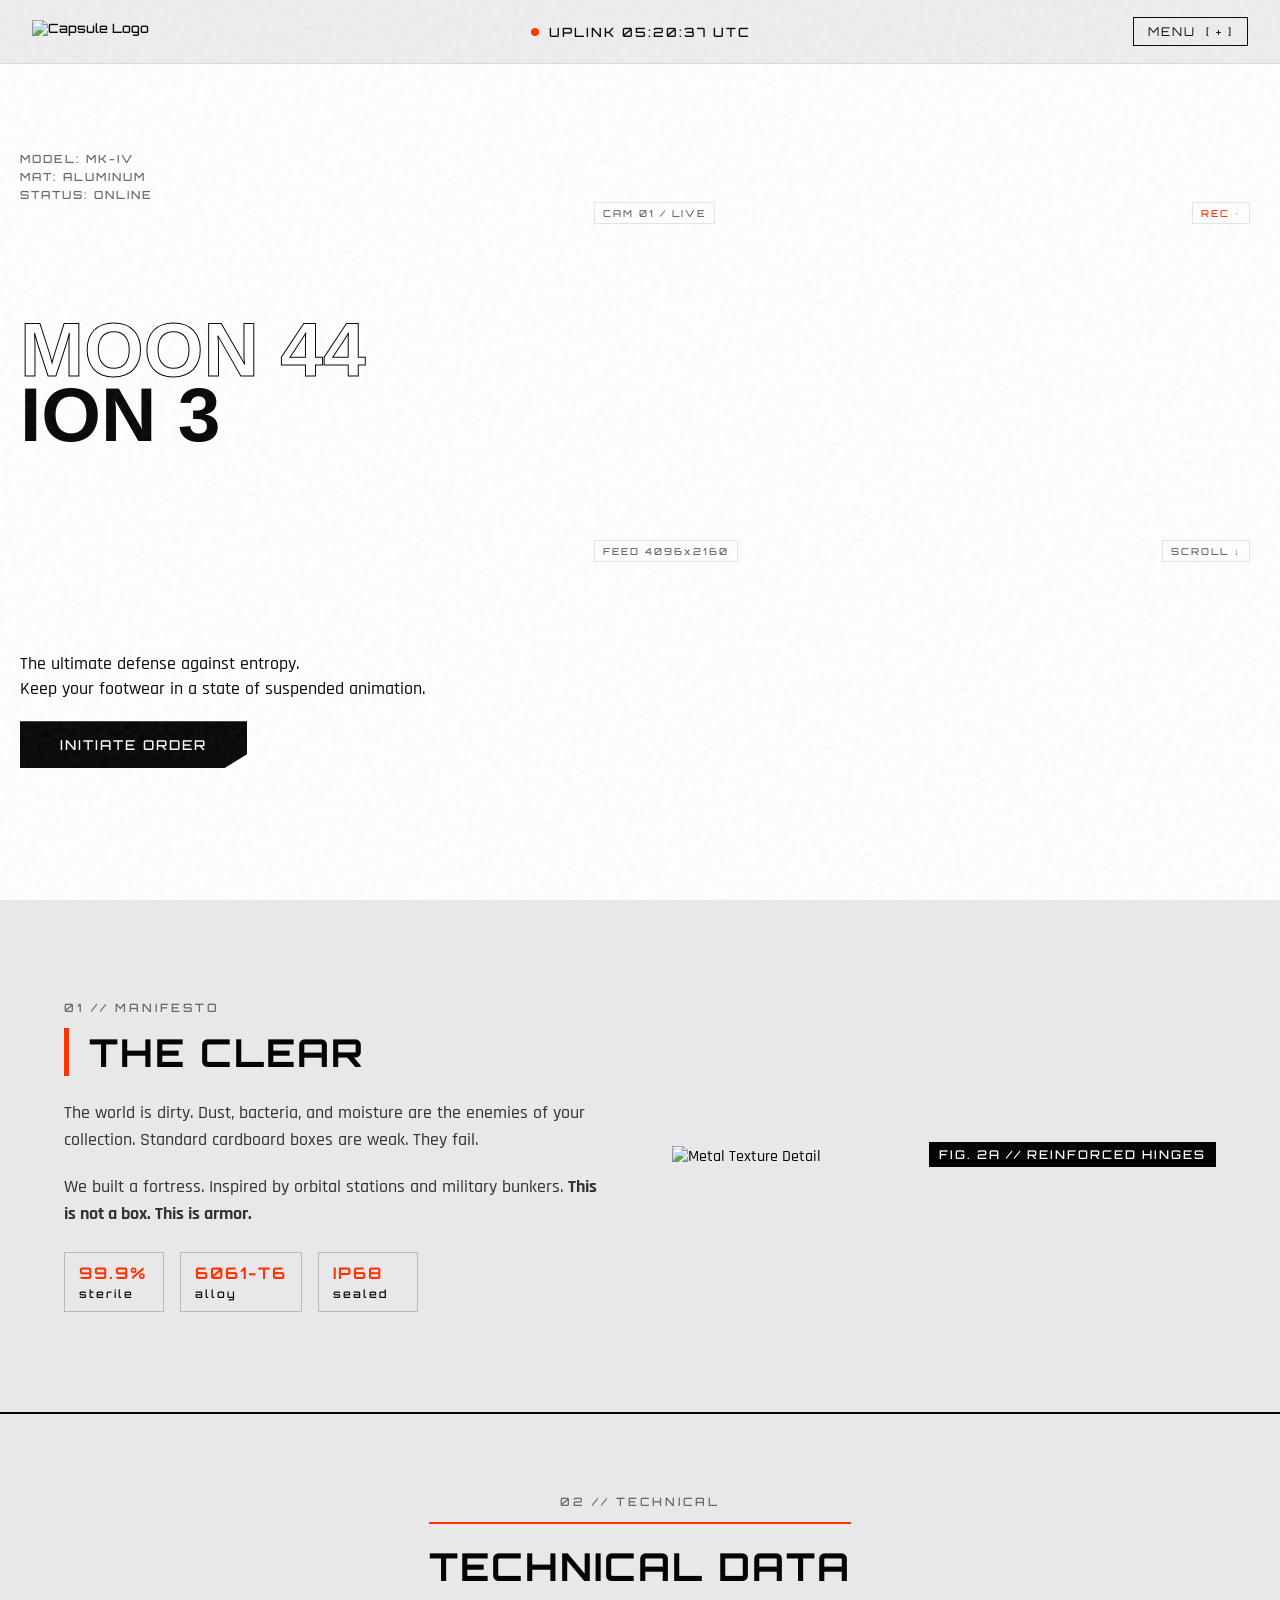
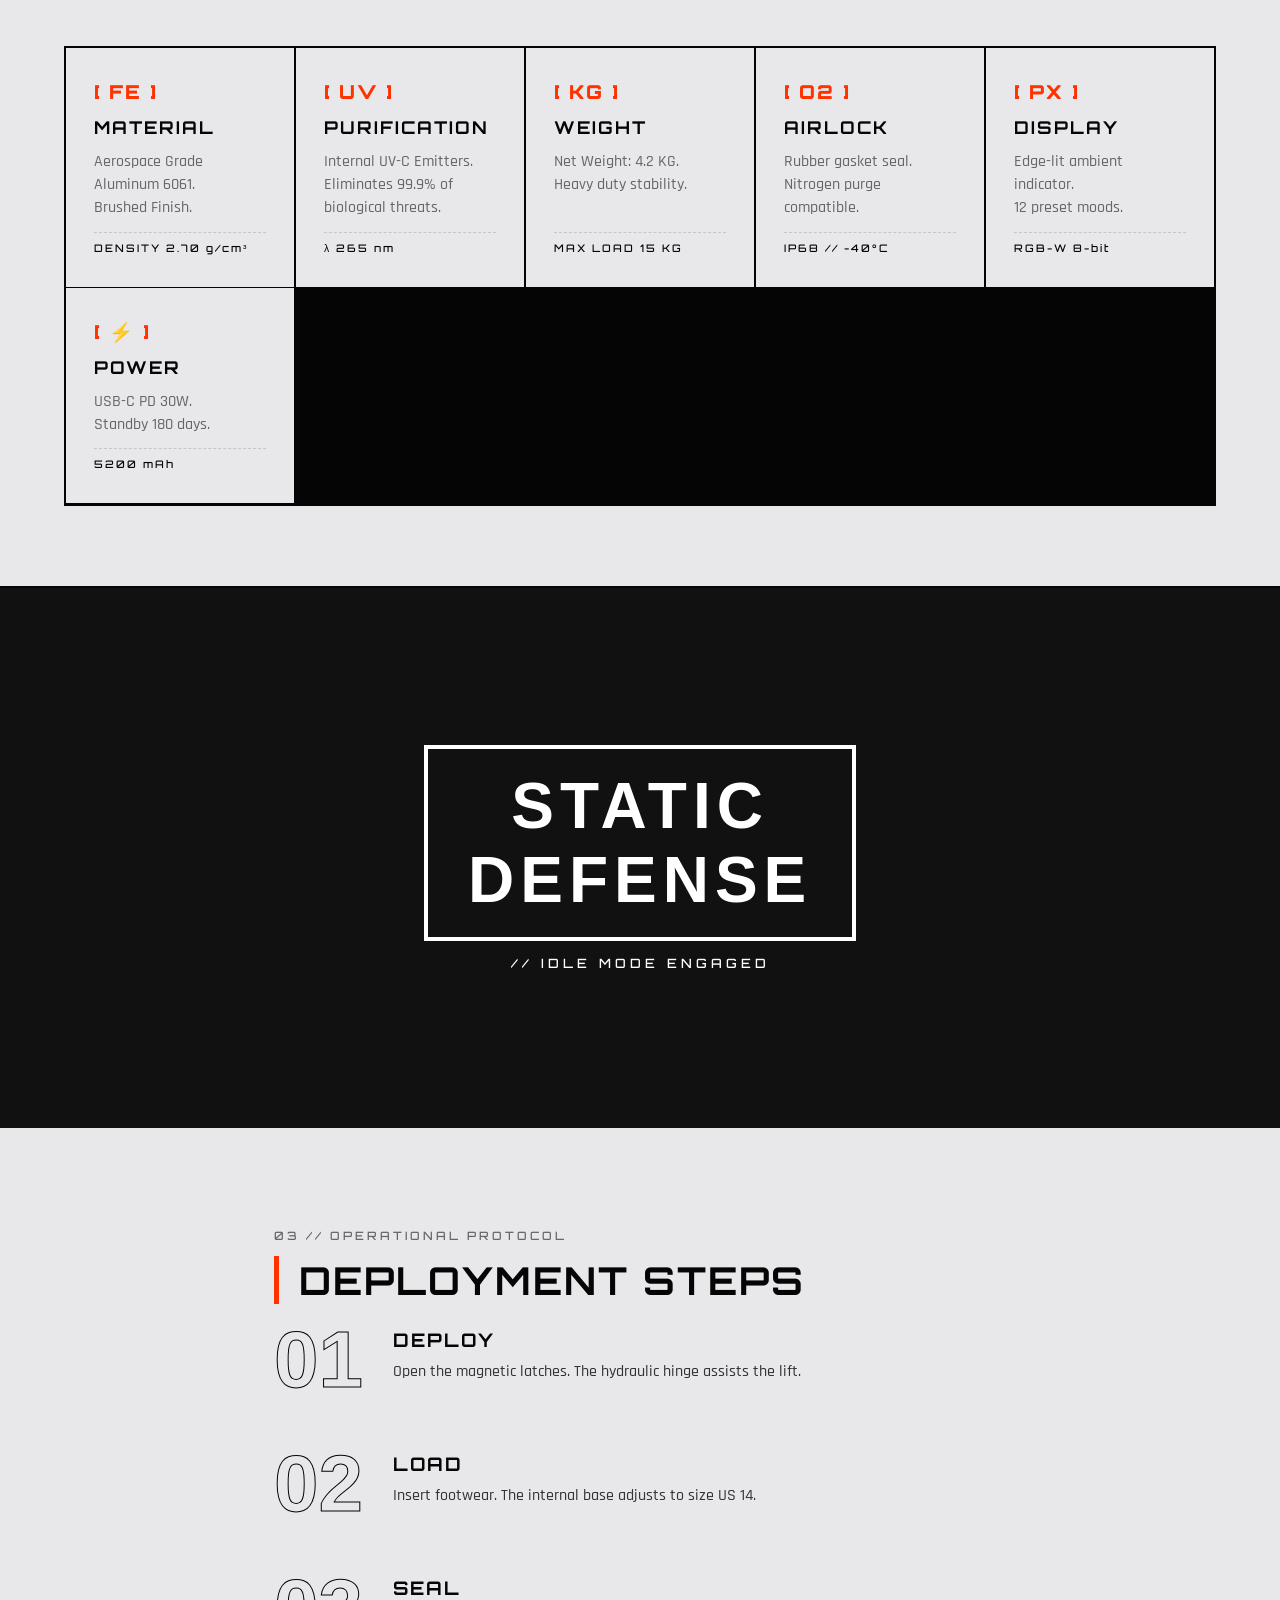
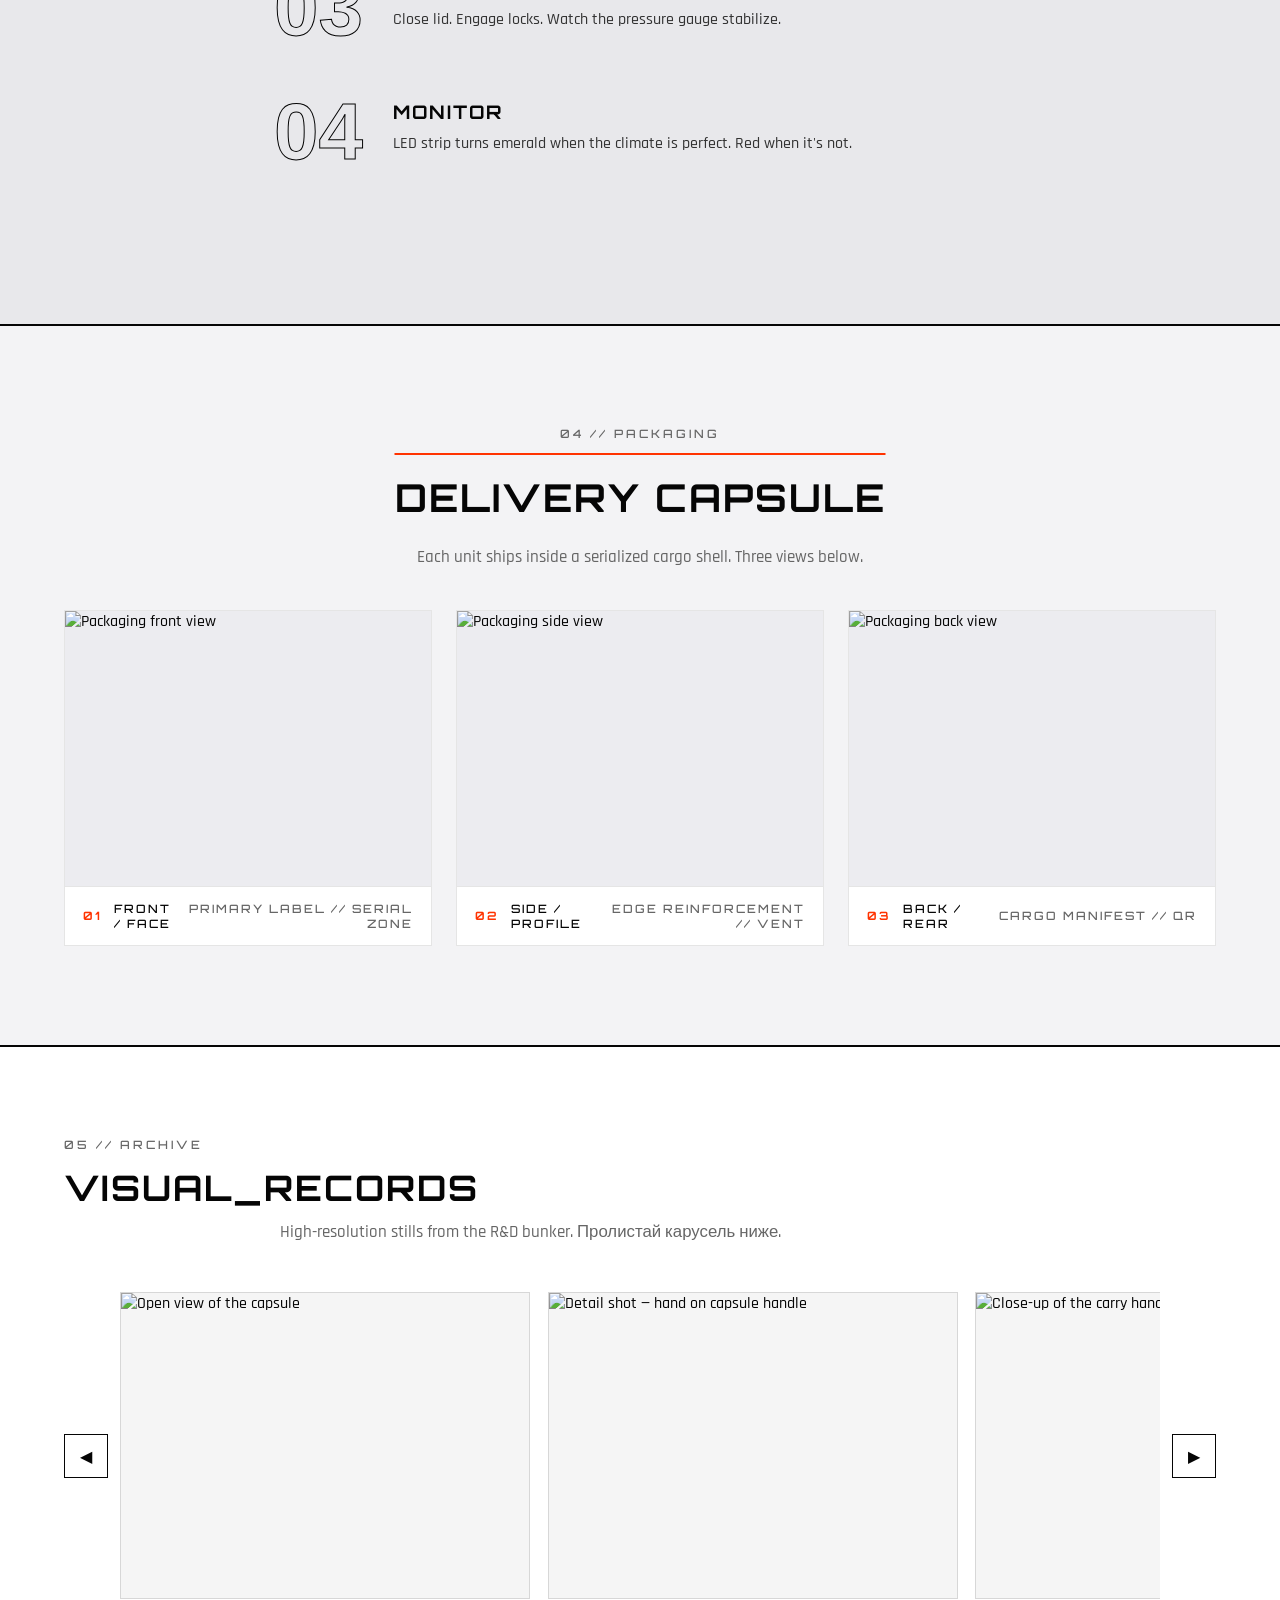
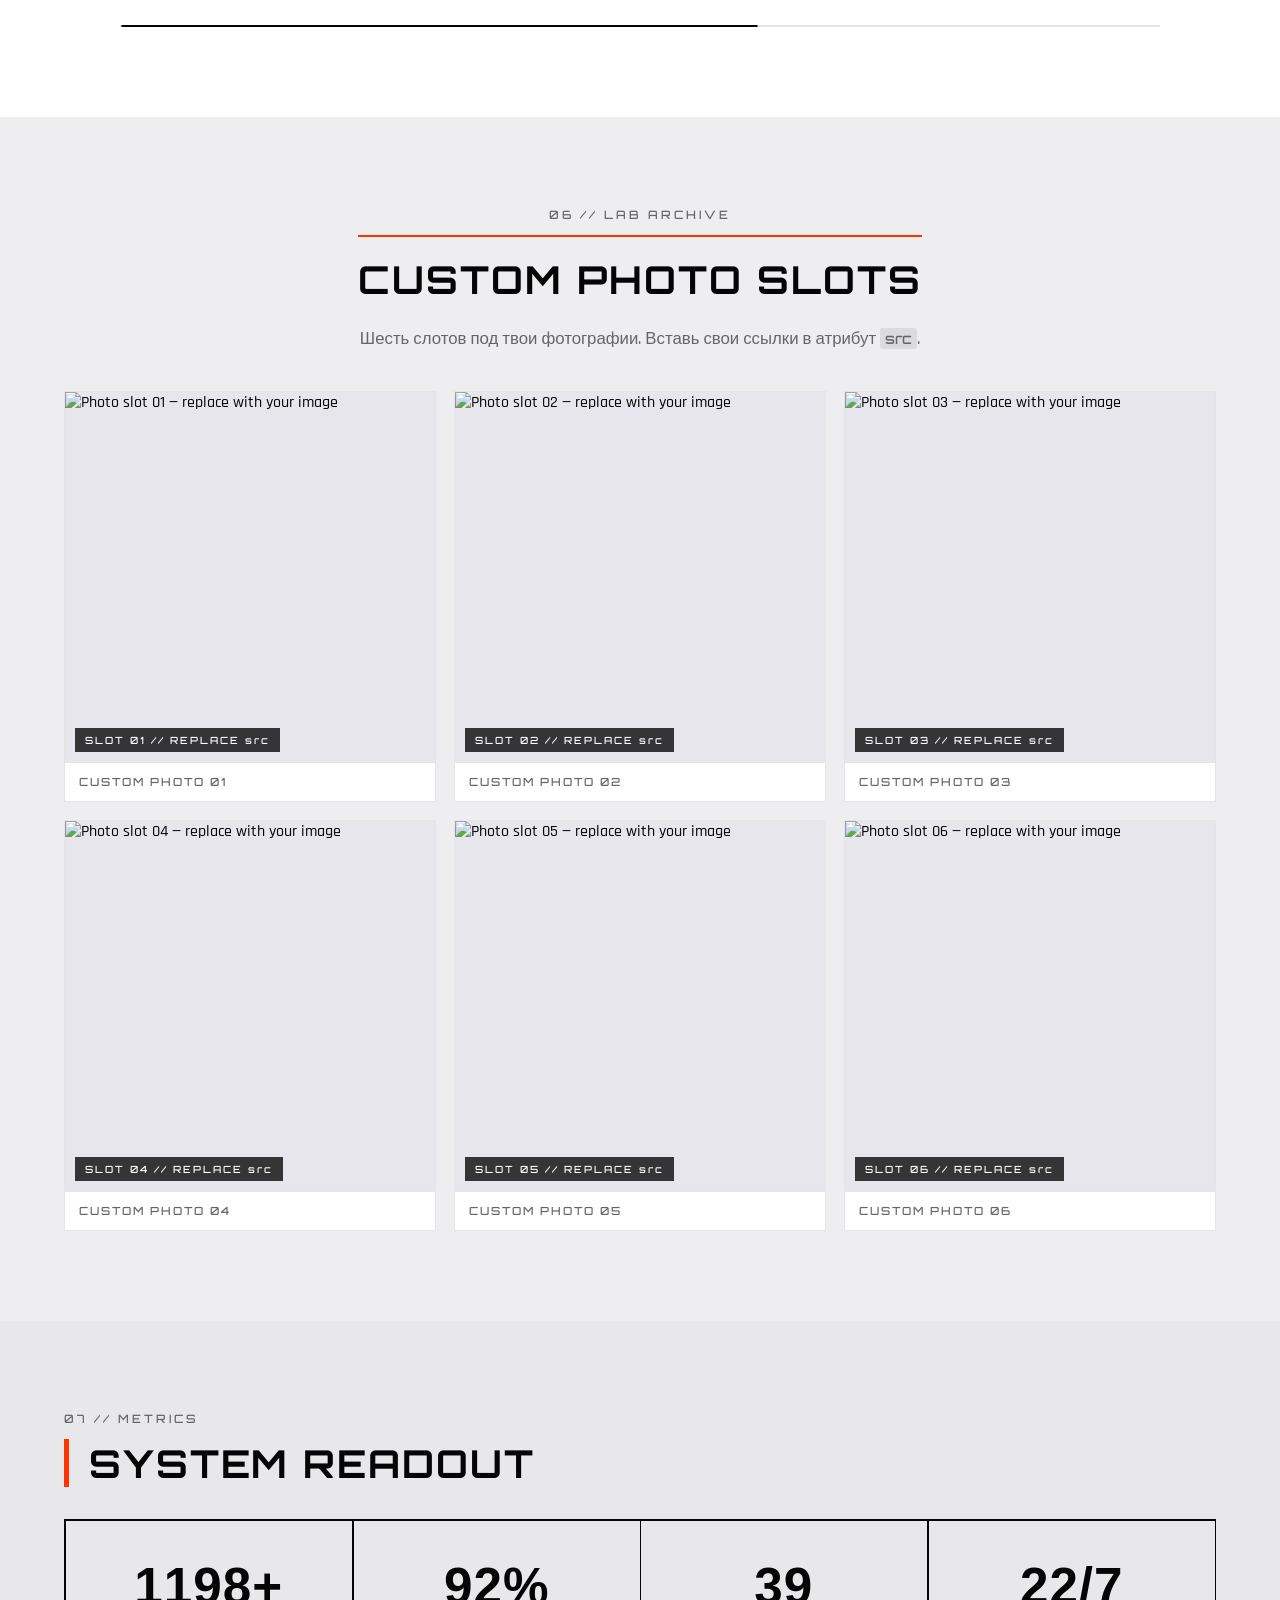
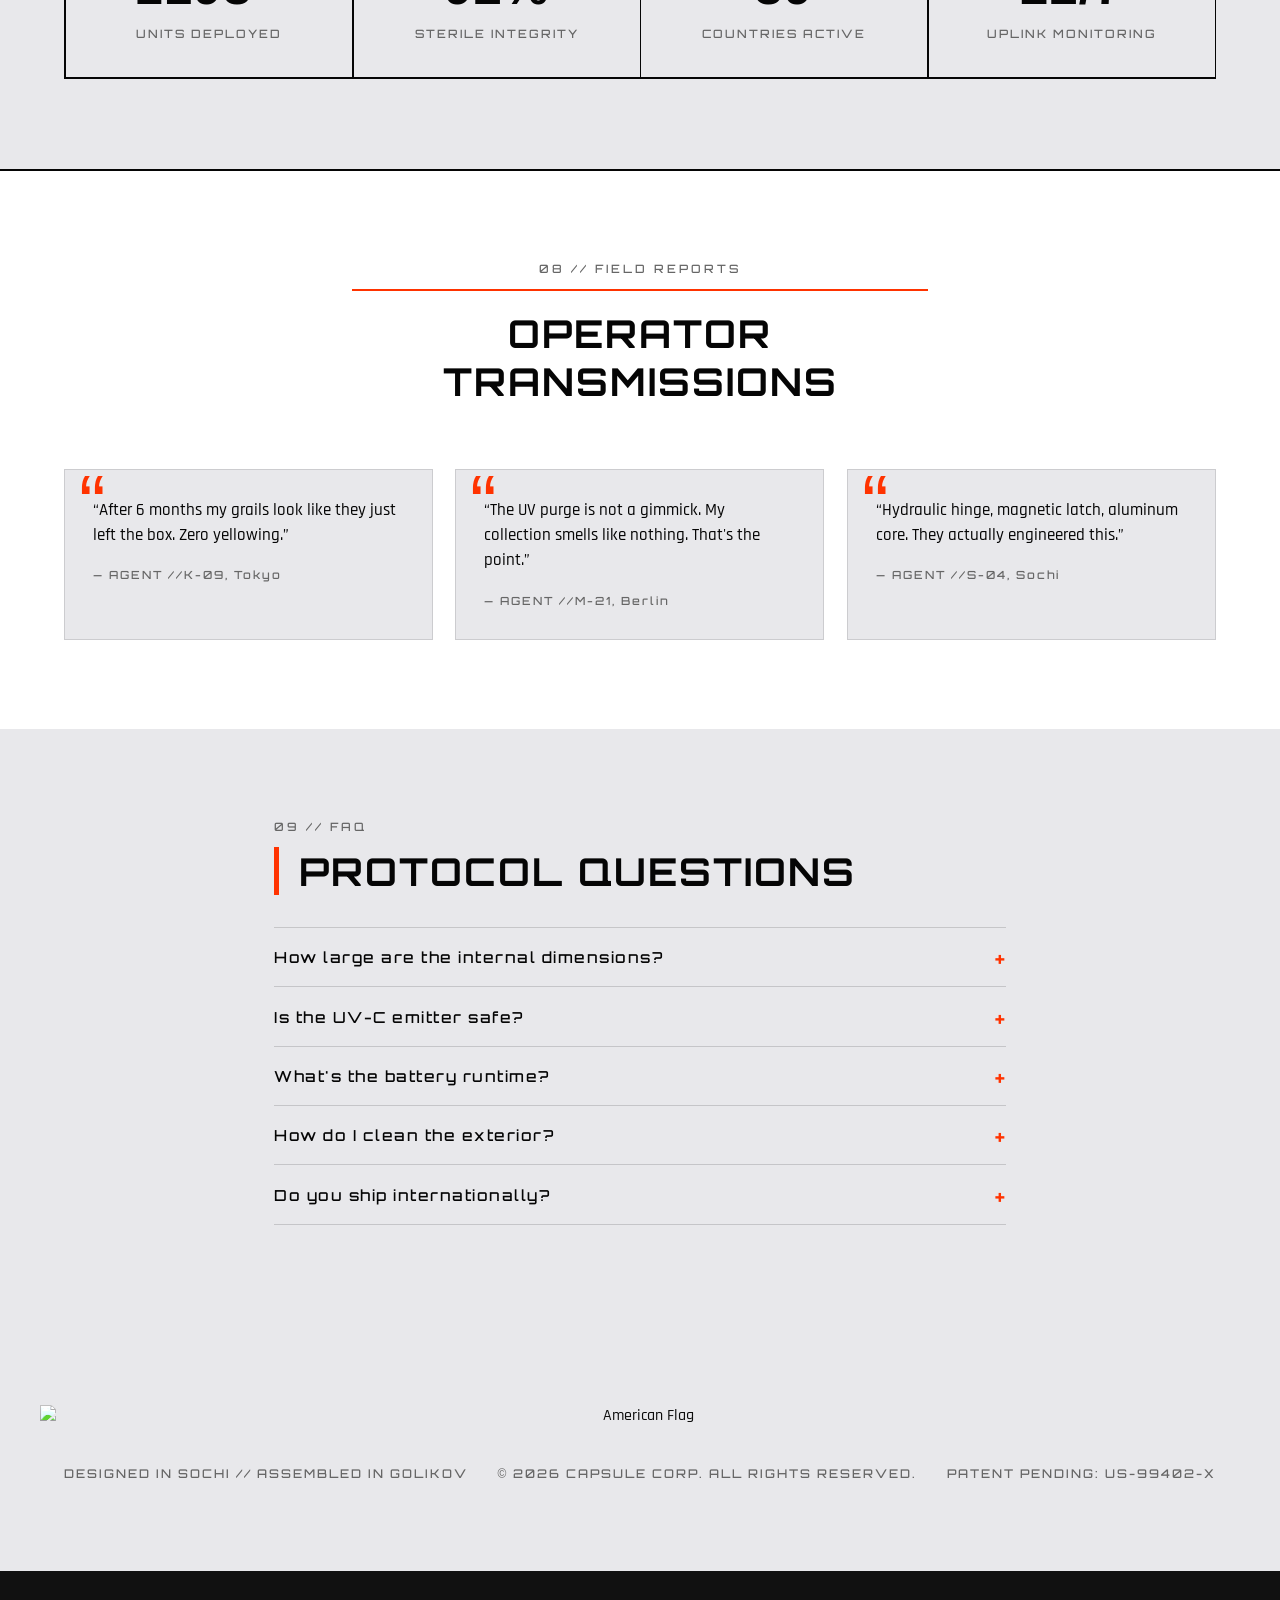
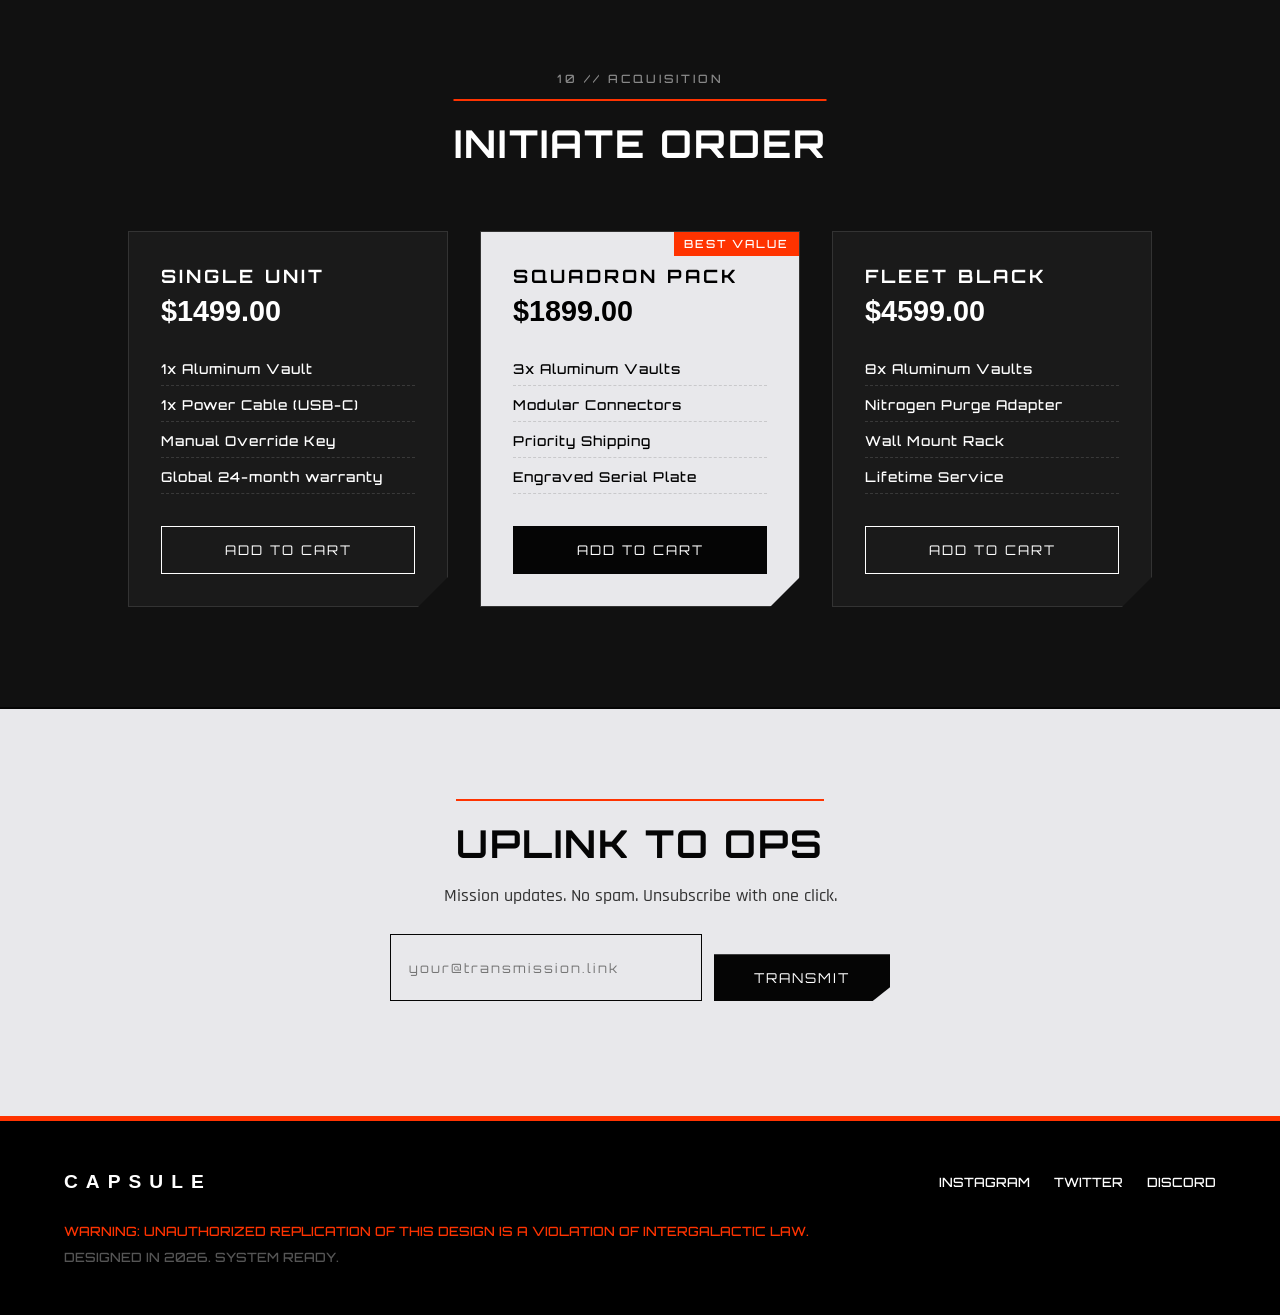
==== commit f9ffa8a7: "feat(gallery): make VISUAL_RECORDS a horizontal carousel - Replace 2x2 grid layout with a flex row c" ====
--- a/index.html
+++ b/index.html
@@ -324,13 +324,44 @@
         <div class="gallery-header">
             <div class="section-tag">05 // ARCHIVE</div>
             <h2>VISUAL_RECORDS</h2>
-            <p class="section-lead">High-resolution stills from the R&amp;D bunker.</p>
-        </div>
-        <div class="gallery-grid">
-            <div class="gal-item big reveal"><img src="https://res.cloudinary.com/dnickckih/image/upload/v1776943709/Gemini_Generated_Image_w10mb5w10mb5w10m_byeprd.png" alt="Open View" loading="lazy"></div>
-            <div class="gal-item small reveal"><img src="https://res.cloudinary.com/dnickckih/image/upload/v1776943714/detail_hand_ngvjxw.png" alt="Detail 1" loading="lazy"></div>
-            <div class="gal-item small reveal"><img src="https://res.cloudinary.com/dnickckih/image/upload/v1776943721/HAND_nngern.png" alt="Detail 2" loading="lazy"></div>
-            <div class="gal-item wide reveal"><img src="https://res.cloudinary.com/dnickckih/image/upload/v1776943737/par2_yvn9bp.png" alt="Wide View" loading="lazy"></div>
+            <p class="section-lead">High-resolution stills from the R&amp;D bunker. Пролистай карусель ниже.</p>
+        </div>
+
+        <!--
+          Горизонтальная карусель фото:
+          - Каждый .gal-item рендерится в ряд, прокручивается свайпом / стрелками / кнопками.
+          - Клик по фото открывает его на весь экран (lightbox).
+          - Чтобы добавить новое фото — просто скопируй один <div class="gal-item"> и поменяй src / alt.
+        -->
+        <div class="gallery-carousel" data-carousel>
+            <button class="gal-nav gal-nav-prev" type="button"
+                    data-gal-prev aria-label="Предыдущее фото">&#9664;</button>
+
+            <div class="gallery-track" data-gallery-track>
+                <div class="gal-item reveal">
+                    <img src="https://res.cloudinary.com/dnickckih/image/upload/v1776943709/Gemini_Generated_Image_w10mb5w10mb5w10m_byeprd.png"
+                         alt="Open view of the capsule" loading="lazy">
+                </div>
+                <div class="gal-item reveal">
+                    <img src="https://res.cloudinary.com/dnickckih/image/upload/v1776943714/detail_hand_ngvjxw.png"
+                         alt="Detail shot — hand on capsule handle" loading="lazy">
+                </div>
+                <div class="gal-item reveal">
+                    <img src="https://res.cloudinary.com/dnickckih/image/upload/v1776943721/HAND_nngern.png"
+                         alt="Close-up of the carry handle" loading="lazy">
+                </div>
+                <div class="gal-item reveal">
+                    <img src="https://res.cloudinary.com/dnickckih/image/upload/v1776943737/par2_yvn9bp.png"
+                         alt="Wide shot of the capsule open" loading="lazy">
+                </div>
+            </div>
+
+            <button class="gal-nav gal-nav-next" type="button"
+                    data-gal-next aria-label="Следующее фото">&#9654;</button>
+
+            <div class="gal-progress" data-gal-progress aria-hidden="true">
+                <span class="gal-progress-fill" data-gal-progress-fill></span>
+            </div>
         </div>
     </section>
 
--- a/style.css
+++ b/style.css
@@ -873,25 +873,43 @@
     margin-bottom: 0.6rem;
 }
 
-.gallery-grid {
-    display: grid;
-    grid-template-columns: repeat(4, 1fr);
-    grid-auto-rows: 200px;
-    gap: 14px;
+/* Horizontal carousel — photos in a row, swipeable + arrows */
+.gallery-carousel {
+    position: relative;
     max-width: 1400px;
     margin: 0 auto;
-}
+    padding: 0 56px; /* room for arrow buttons on desktop */
+}
+
+.gallery-track {
+    display: flex;
+    gap: 18px;
+    overflow-x: auto;
+    scroll-snap-type: x mandatory;
+    scroll-behavior: smooth;
+    -webkit-overflow-scrolling: touch;
+    padding: 8px 4px 20px;
+    scrollbar-width: none; /* Firefox */
+}
+.gallery-track::-webkit-scrollbar { display: none; } /* Chrome/Safari */
 
 .gal-item {
+    flex: 0 0 auto;
+    width: clamp(260px, 32vw, 440px);
+    aspect-ratio: 4 / 3;
     overflow: hidden;
     border: 1px solid rgba(5, 5, 5, 0.12);
     background: #f5f5f5;
     cursor: zoom-in;
     position: relative;
-}
-
-.gal-item.big  { grid-column: span 2; grid-row: span 2; }
-.gal-item.wide { grid-column: span 2; grid-row: span 1; }
+    scroll-snap-align: start;
+    transition: transform 0.35s var(--ease-out), box-shadow 0.35s var(--ease-out);
+}
+
+.gal-item:hover {
+    transform: translateY(-3px);
+    box-shadow: 0 18px 40px -22px rgba(0, 0, 0, 0.4);
+}
 
 .gal-item img {
     width: 100%;
@@ -900,10 +918,54 @@
     object-position: center;
     display: block;
     transition: transform 0.5s var(--ease-out);
+    pointer-events: none; /* let clicks go to .gal-item wrapper */
 }
 
 .gal-item:hover img {
     transform: scale(1.06);
+}
+
+/* Carousel arrow buttons */
+.gal-nav {
+    position: absolute;
+    top: 50%;
+    transform: translateY(-50%);
+    width: 44px;
+    height: 44px;
+    border: 1px solid var(--text-main);
+    background: rgba(255, 255, 255, 0.92);
+    color: var(--text-main);
+    font-size: 1rem;
+    cursor: pointer;
+    z-index: 3;
+    display: flex;
+    align-items: center;
+    justify-content: center;
+    transition: background 0.25s, color 0.25s, transform 0.25s;
+    font-family: 'Orbitron', sans-serif;
+}
+
+.gal-nav:hover { background: var(--text-main); color: var(--bg-color); }
+.gal-nav:disabled { opacity: 0.3; cursor: default; }
+.gal-nav-prev { left: 0; }
+.gal-nav-next { right: 0; }
+
+/* Scroll-progress bar under the carousel */
+.gal-progress {
+    height: 2px;
+    background: rgba(5,5,5,0.1);
+    max-width: 1400px;
+    margin: 6px auto 0;
+    position: relative;
+    overflow: hidden;
+}
+.gal-progress-fill {
+    display: block;
+    height: 100%;
+    width: 25%;
+    background: var(--text-main);
+    transform-origin: left center;
+    transition: width 0.2s var(--ease-out);
 }
 
 /* =========================================
@@ -1495,11 +1557,8 @@
     .placeholder-grid { grid-template-columns: repeat(2, 1fr); }
     .stats-grid { grid-template-columns: repeat(2, 1fr); }
     .reports-grid { grid-template-columns: 1fr; }
-    .gallery-grid {
-        grid-template-columns: repeat(2, 1fr);
-        grid-auto-rows: 180px;
-    }
-    .gal-item.big, .gal-item.wide { grid-column: span 2; }
+    .gallery-carousel { padding: 0 48px; }
+    .gal-item { width: clamp(240px, 45vw, 360px); }
     .hero-container {
         grid-template-columns: 400px 1fr;
         gap: 2rem;
@@ -1614,19 +1673,13 @@
     /* Placeholder gallery -> 2 cols, then 1 col below 480 */
     .placeholder-grid { grid-template-columns: repeat(2, 1fr); gap: 10px; }
 
-    /* Gallery single col */
-    .gallery-section { padding: 60px 18px; }
-    .gallery-grid {
-        grid-template-columns: 1fr;
-        grid-auto-rows: auto;
-        gap: 10px;
-    }
-    .gal-item, .gal-item.big, .gal-item.wide {
-        grid-column: span 1;
-        grid-row: span 1;
-    }
-    .gal-item { min-height: 220px; }
-    .gal-item img { min-height: 220px; max-height: 300px; object-fit: cover; }
+    /* Gallery carousel on mobile: wider card, hide arrow buttons (use swipe) */
+    .gallery-section { padding: 60px 0; }
+    .gallery-carousel { padding: 0 18px; }
+    .gallery-header { padding: 0 18px; }
+    .gallery-track { gap: 12px; padding: 8px 18px 16px; }
+    .gal-item { width: 78vw; aspect-ratio: 4 / 3; }
+    .gal-nav { display: none; } /* rely on swipe */
 
     /* Stats 2 cols */
     .stats-grid { grid-template-columns: repeat(2, 1fr); }
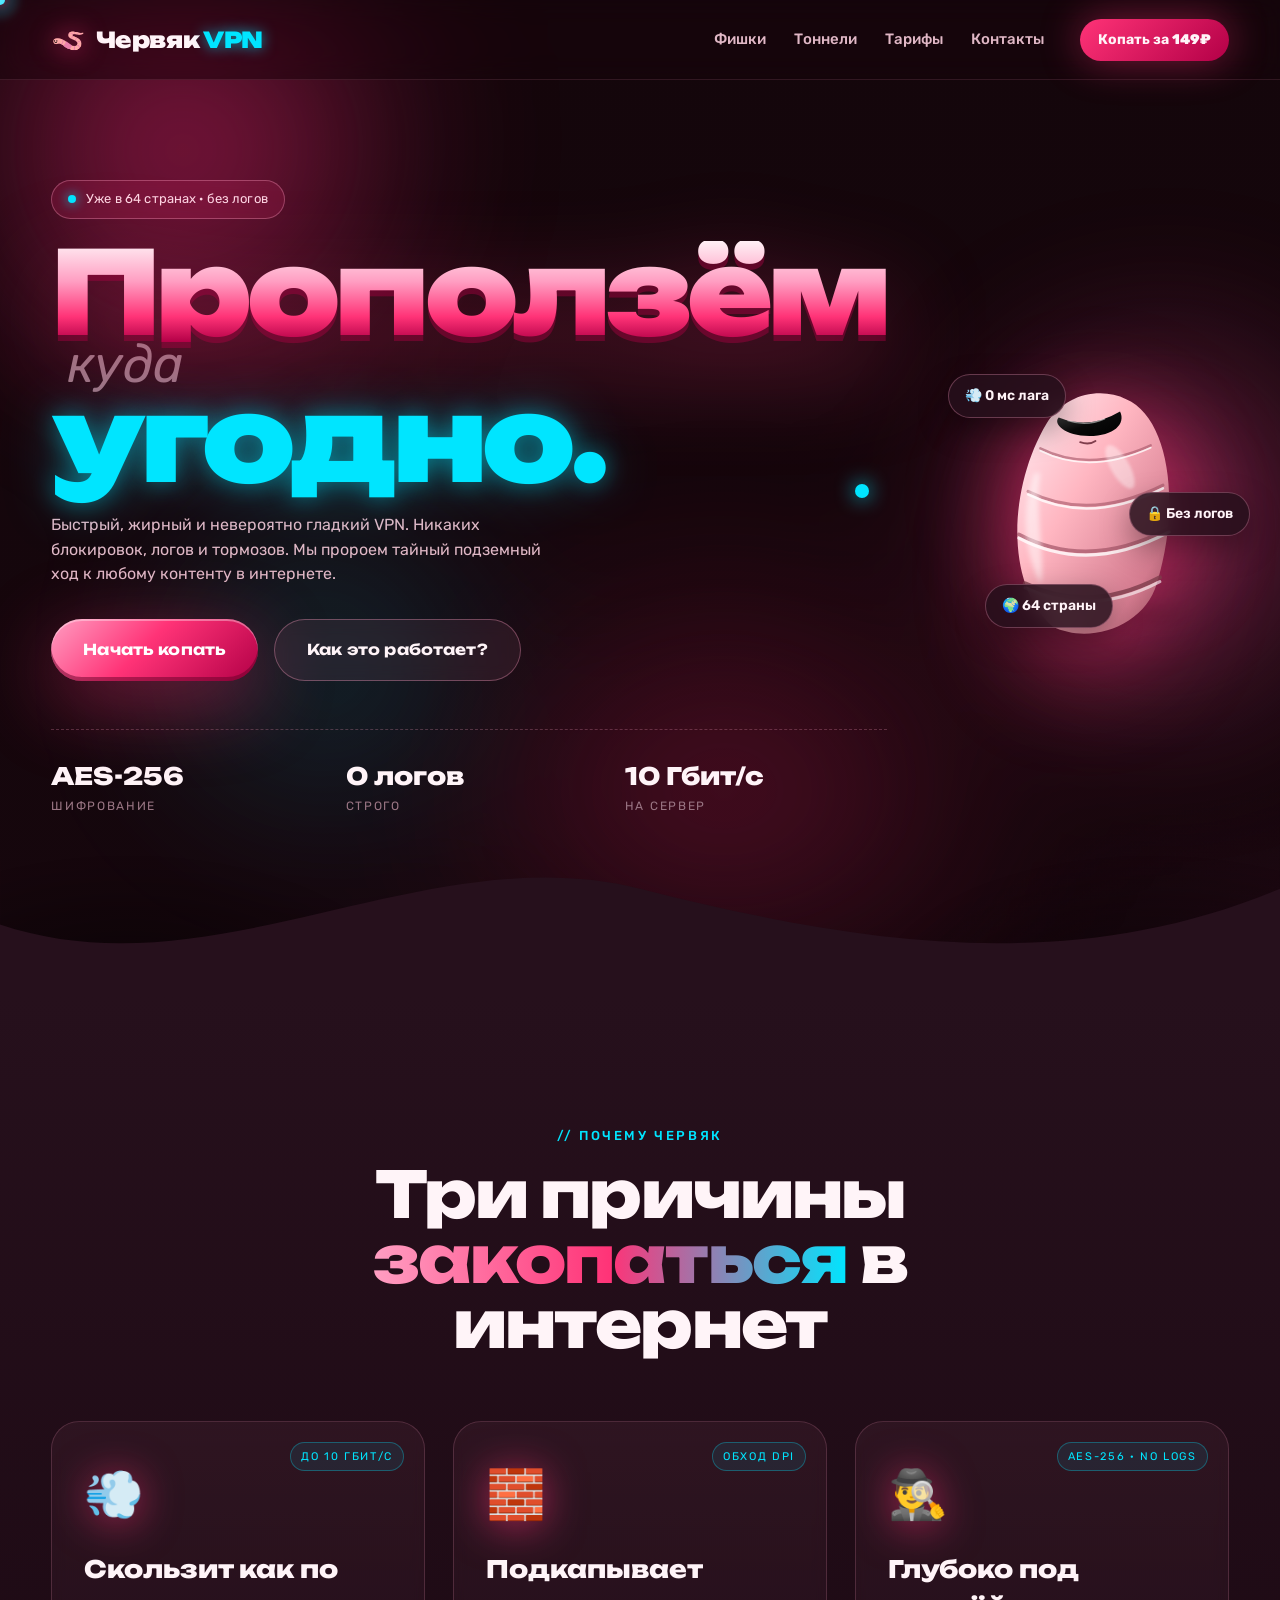
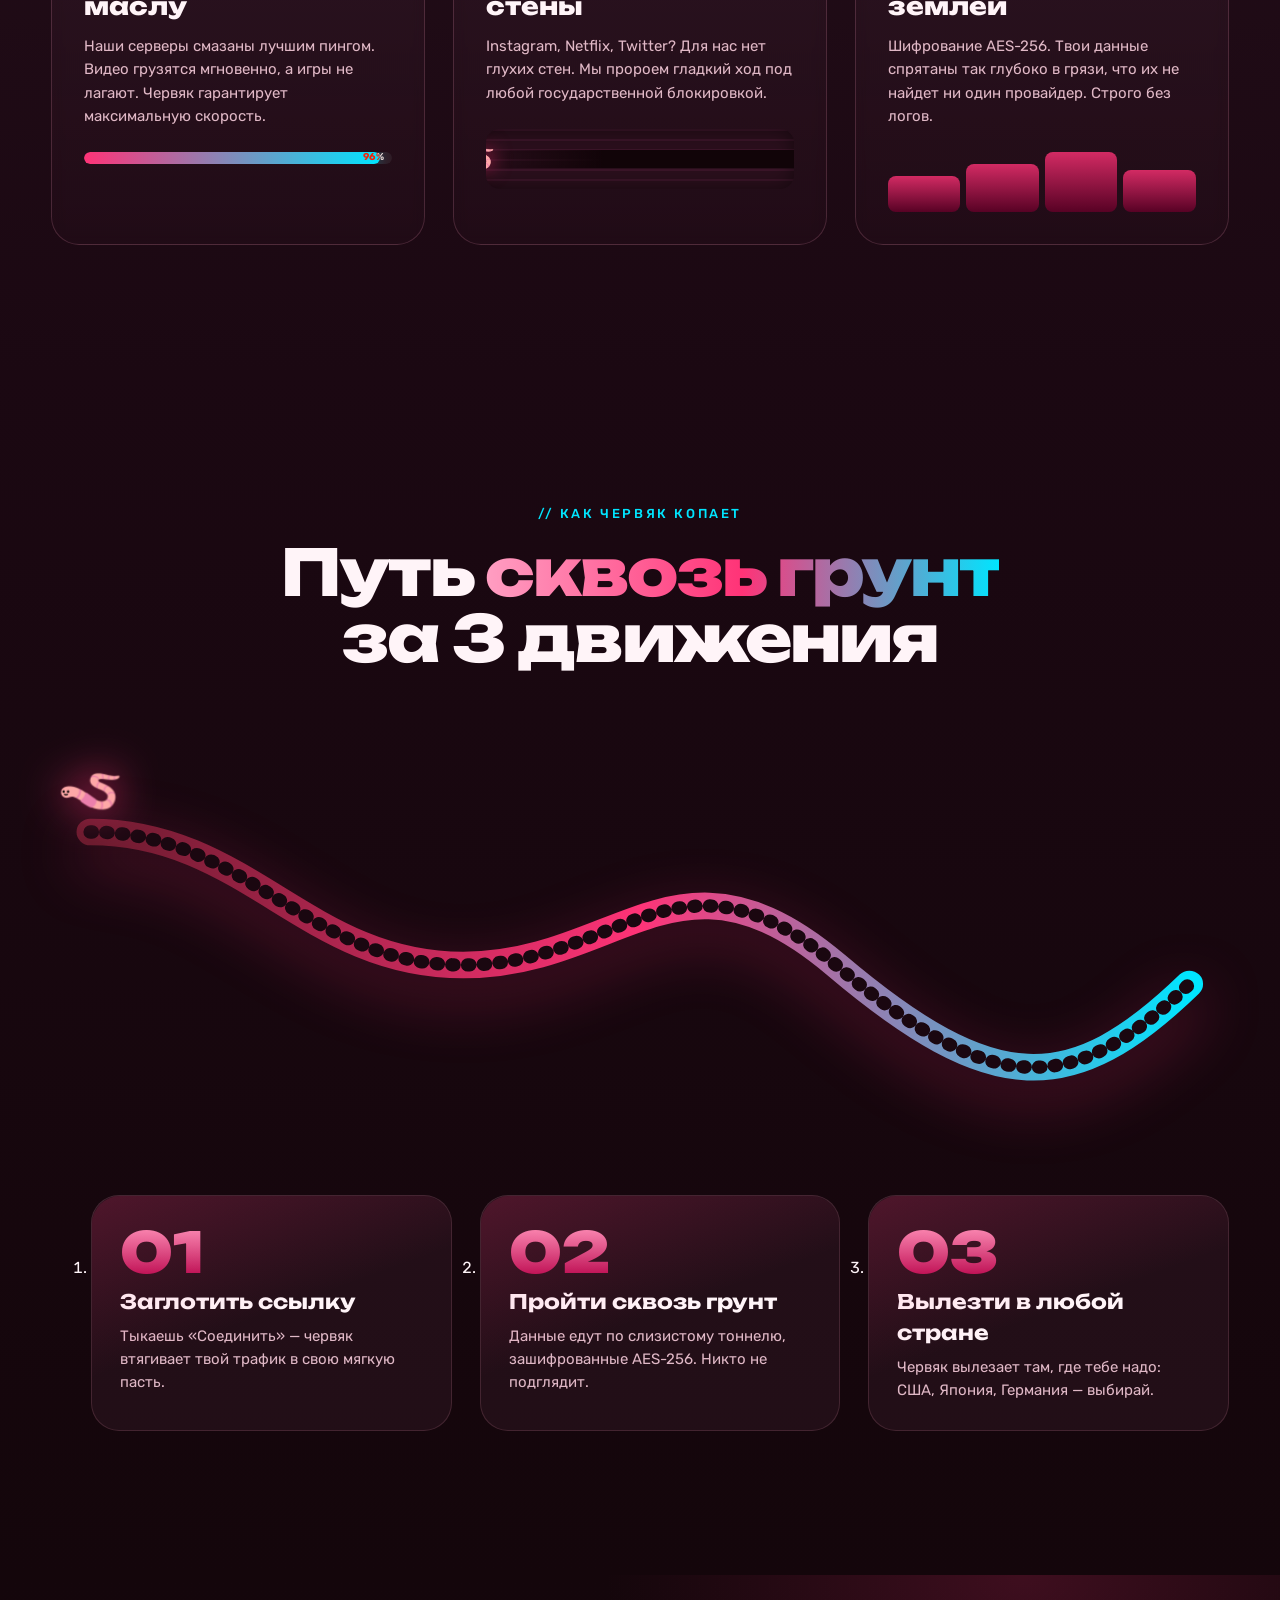
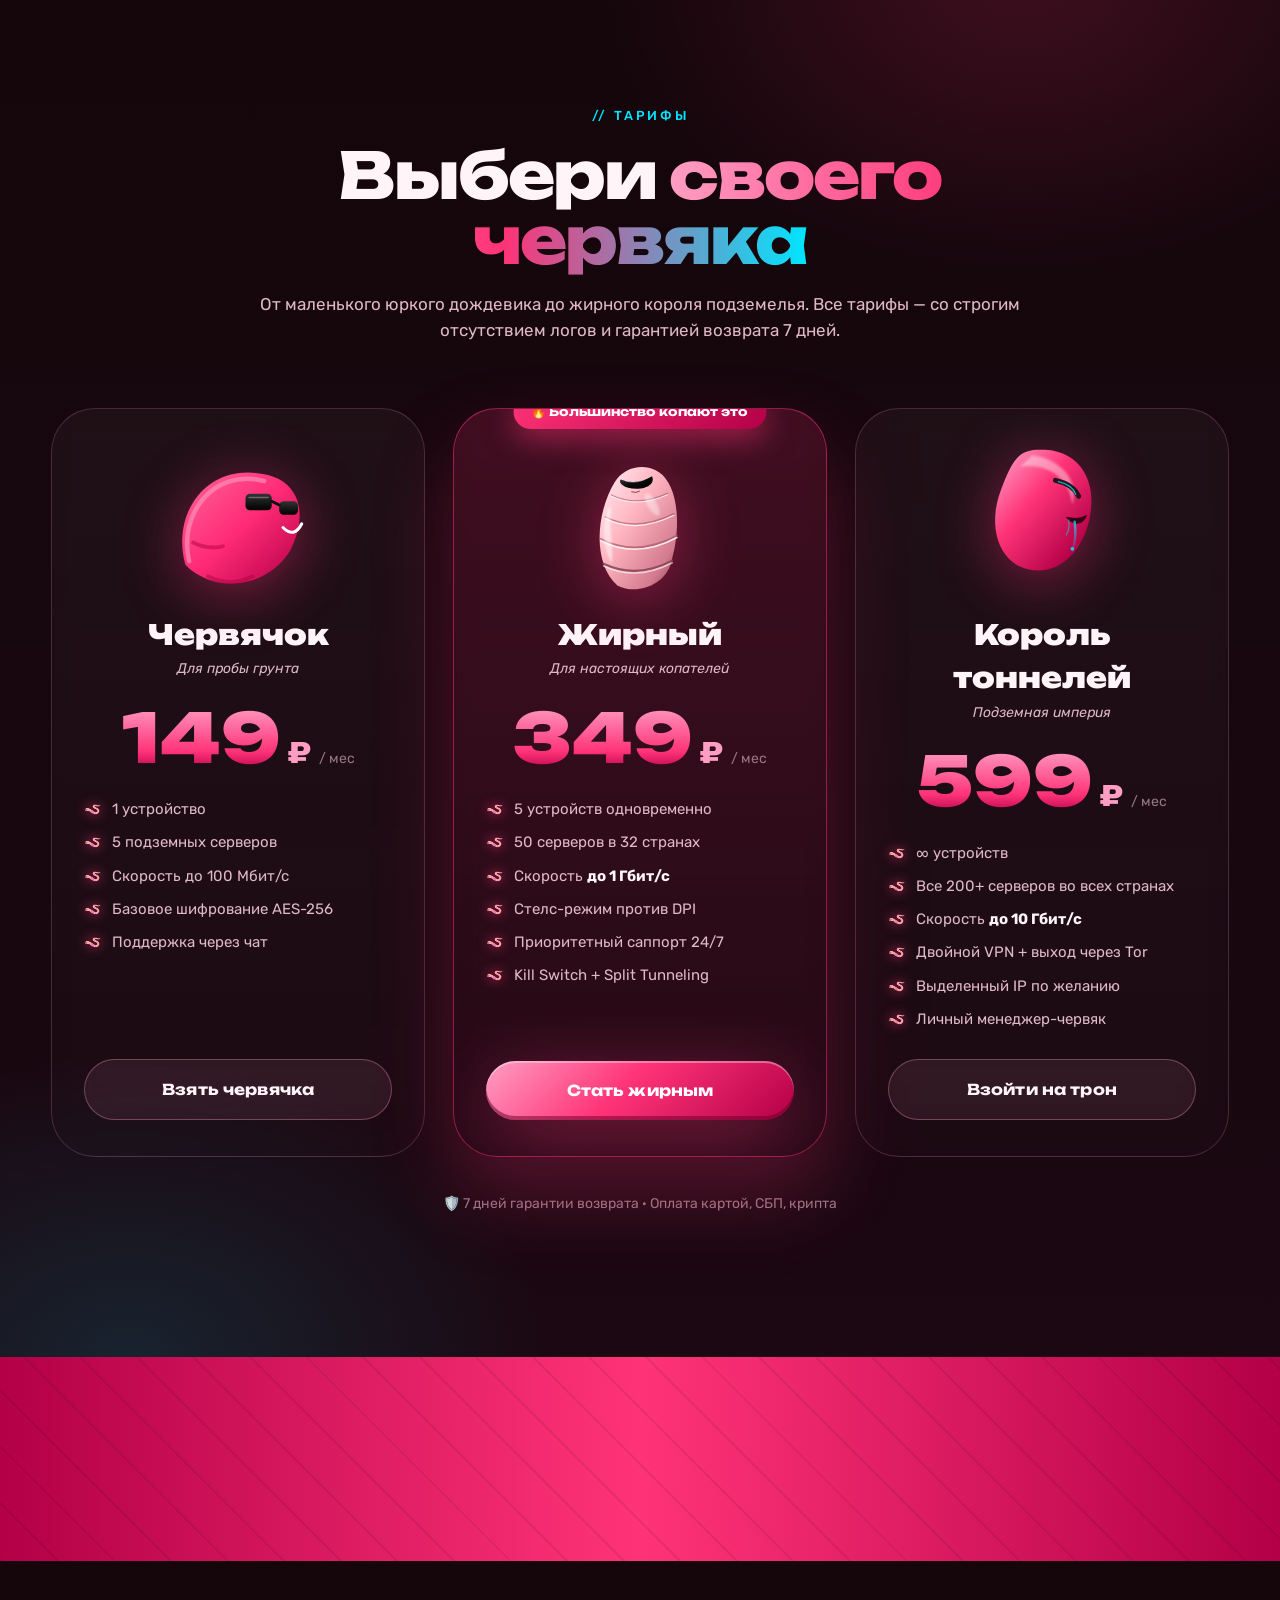
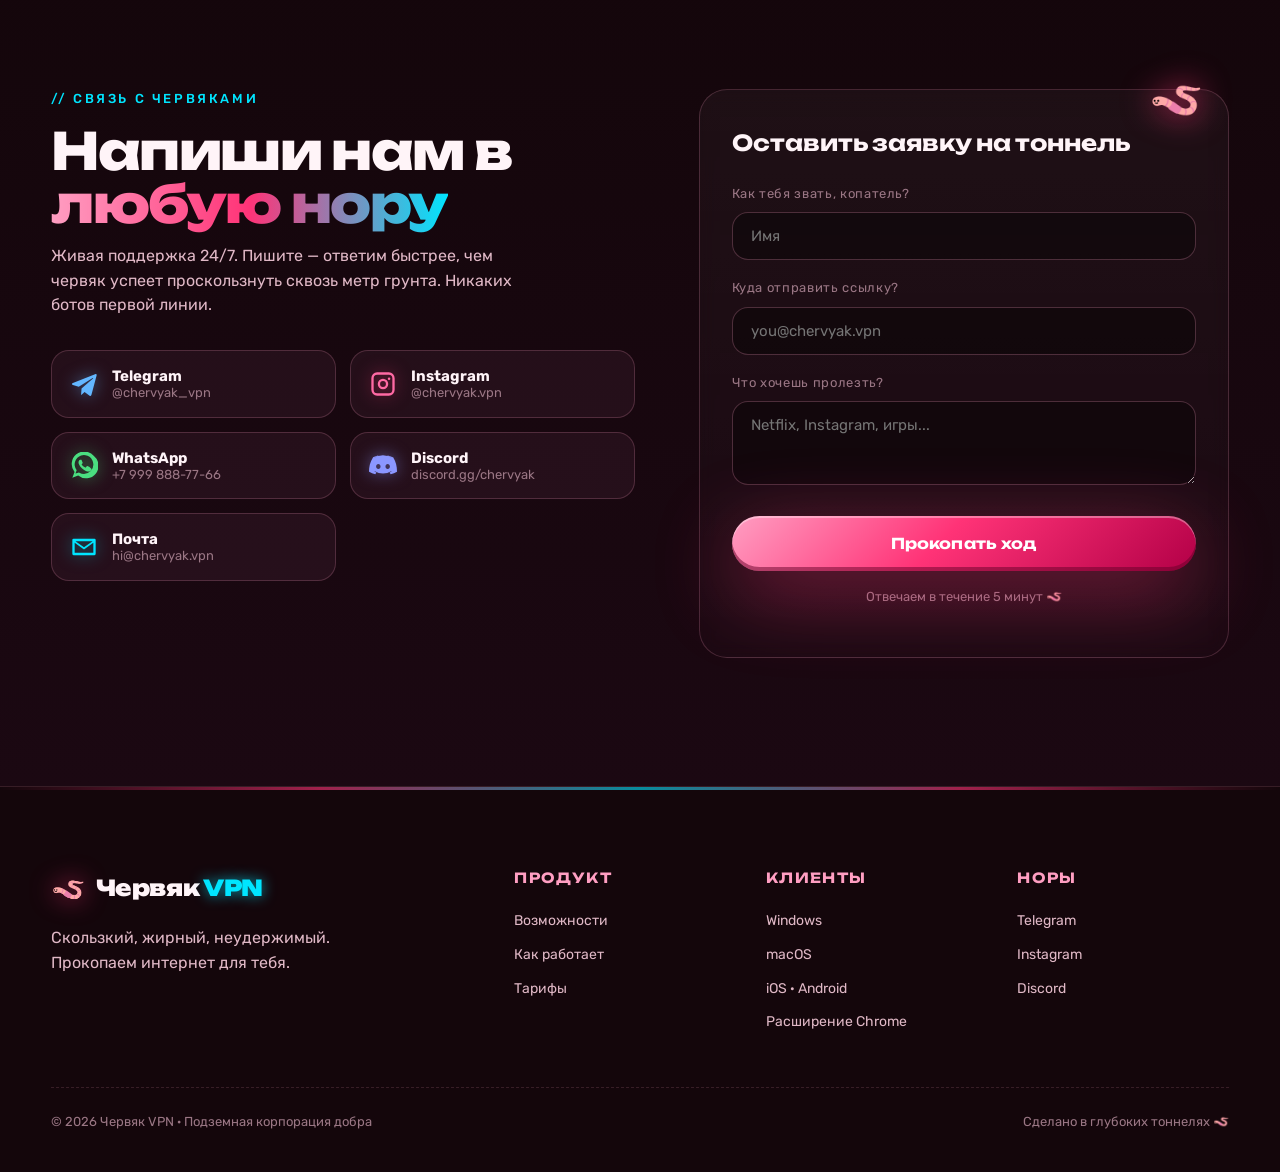
==== commit 6a2427de: "Add Червяк VPN landing site (hero, features, tunnels, pricing, contacts) Co-Authored-By: The Golikov" ====
--- a/index.html
+++ b/index.html
@@ -1,671 +1,465 @@
 <!DOCTYPE html>
-<html lang="en">
+<html lang="ru">
 <head>
     <meta charset="UTF-8">
-    <meta name="viewport" content="width=device-width, initial-scale=1.0, viewport-fit=cover">
-    <meta name="description" content="CAPSULE // WHITE METAL EDITION — aerospace-grade aluminum vault for footwear.">
-    <meta name="theme-color" content="#e8e8eb">
-    <title>CAPSULE // WHITE METAL EDITION</title>
+    <meta name="viewport" content="width=device-width, initial-scale=1.0">
+    <title>Червяк VPN — Проползём куда угодно</title>
+    <meta name="description" content="Червяк VPN — жирный, гладкий и невероятно скользкий VPN. Пророем тайный подземный ход к любому контенту.">
 
     <link rel="preconnect" href="https://fonts.googleapis.com">
     <link rel="preconnect" href="https://fonts.gstatic.com" crossorigin>
-    <link href="https://fonts.googleapis.com/css2?family=Orbitron:wght@400;500;900&family=Rajdhani:wght@300;500;700&family=Syncopate:wght@400;700&display=swap" rel="stylesheet">
+    <link href="https://fonts.googleapis.com/css2?family=Unbounded:wght@400;600;800;900&family=Rubik:wght@400;500;700;900&display=swap" rel="stylesheet">
 
     <link rel="stylesheet" href="style.css">
 </head>
 <body>
 
-    <!-- ========================================================
-         SCROLL PROGRESS BAR (tracks page read progress)
-         ======================================================== -->
-    <div class="scroll-progress" id="scrollProgress" aria-hidden="true"></div>
-
-    <!-- ========================================================
-         LOADING SCREEN
-         ======================================================== -->
-    <div class="loader" id="pageLoader">
-        <div class="loader-text">INITIALIZING SYSTEM<span class="loader-dots"></span></div>
-        <div class="loader-bar"><span class="loader-bar-percent" id="loaderPercent">0%</span></div>
-        <div class="loader-status">BOOT SEQUENCE // AUTH OK // CAPSULE LINK READY</div>
+    <!-- Gooey SVG filter used across the site to merge blobs/worms smoothly -->
+    <svg class="svg-defs" aria-hidden="true" focusable="false">
+        <defs>
+            <filter id="goo">
+                <feGaussianBlur in="SourceGraphic" stdDeviation="10" result="blur" />
+                <feColorMatrix in="blur" mode="matrix"
+                    values="1 0 0 0 0
+                            0 1 0 0 0
+                            0 0 1 0 0
+                            0 0 0 22 -10" result="goo" />
+                <feBlend in="SourceGraphic" in2="goo" />
+            </filter>
+            <filter id="slime-drip">
+                <feGaussianBlur in="SourceGraphic" stdDeviation="2" />
+            </filter>
+            <radialGradient id="glow" cx="50%" cy="50%" r="50%">
+                <stop offset="0%" stop-color="#ff5599" stop-opacity="0.85" />
+                <stop offset="60%" stop-color="#ff2a75" stop-opacity="0.25" />
+                <stop offset="100%" stop-color="#000000" stop-opacity="0" />
+            </radialGradient>
+        </defs>
+    </svg>
+
+    <!-- Custom slime cursor -->
+    <div class="slime-cursor" aria-hidden="true"></div>
+    <div class="slime-cursor-dot" aria-hidden="true"></div>
+
+    <!-- Floating blobs background -->
+    <div class="blob-bg" aria-hidden="true">
+        <div class="blob blob-1"></div>
+        <div class="blob blob-2"></div>
+        <div class="blob blob-3"></div>
+        <div class="blob blob-4"></div>
     </div>
 
-    <!-- ========================================================
-         HUD NAVIGATION (FIXED TOP BAR)
-         ======================================================== -->
-    <nav class="hud-nav">
-        <div class="hud-logo">
-            <a href="#sector-01" data-scroll>
-                <img src="https://res.cloudinary.com/dnickckih/image/upload/v1776943710/%D0%A0%D0%B5%D1%81%D1%83%D1%80%D1%81_1_h75prl.png" alt="Capsule Logo">
-            </a>
-        </div>
-        <div class="hud-coords">
-            <span class="dot-live"></span>
-            <span id="hudClock">SECURE SERVER // 127.0.0.1</span>
-        </div>
-        <button class="hud-menu-btn" id="menuToggle" aria-controls="mainMenu" aria-expanded="false">
-            <span class="hud-menu-label">MENU</span>
-            <span class="hud-menu-plus">[ + ]</span>
+    <!-- Navigation -->
+    <nav class="nav">
+        <a href="#" class="nav-logo">
+            <span class="logo-worm">🪱</span>
+            <span class="logo-text">Червяк<span class="logo-accent">VPN</span></span>
+        </a>
+        <ul class="nav-links">
+            <li><a href="#features">Фишки</a></li>
+            <li><a href="#tunnels">Тоннели</a></li>
+            <li><a href="#pricing">Тарифы</a></li>
+            <li><a href="#contact">Контакты</a></li>
+        </ul>
+        <a href="#pricing" class="nav-cta">Копать за <b>149₽</b></a>
+        <button class="nav-burger" aria-label="Меню">
+            <span></span><span></span><span></span>
         </button>
     </nav>
 
-    <!-- ========================================================
-         FULLSCREEN MENU (OPENED FROM HUD)
-         ======================================================== -->
-    <div class="main-menu" id="mainMenu" aria-hidden="true">
-        <div class="main-menu-inner">
-            <ul class="main-menu-list">
-                <li><a href="#sector-01" data-scroll><span class="num">01</span>ARRIVAL</a></li>
-                <li><a href="#sector-02" data-scroll><span class="num">02</span>THE CLEAR</a></li>
-                <li><a href="#sector-03" data-scroll><span class="num">03</span>TECHNICAL DATA</a></li>
-                <li><a href="#sector-04" data-scroll><span class="num">04</span>PROTOCOL</a></li>
-                <li><a href="#sector-05" data-scroll><span class="num">05</span>PACKAGING</a></li>
-                <li><a href="#sector-06" data-scroll><span class="num">06</span>VISUAL RECORDS</a></li>
-                <li><a href="#sector-07" data-scroll><span class="num">07</span>LAB ARCHIVE</a></li>
-                <li><a href="#sector-08" data-scroll><span class="num">08</span>STATS</a></li>
-                <li><a href="#sector-09" data-scroll><span class="num">09</span>FIELD REPORTS</a></li>
-                <li><a href="#sector-10" data-scroll><span class="num">10</span>FAQ</a></li>
-                <li><a href="#sector-11" data-scroll><span class="num">11</span>PURCHASE</a></li>
-            </ul>
-            <div class="main-menu-footer">
-                <span>CAPSULE CORP. // WHITE METAL EDITION</span>
-                <span>© 2026</span>
-            </div>
-        </div>
-    </div>
-
-    <!-- ========================================================
-         BACKGROUND VFX (noise + grid)
-         ======================================================== -->
-    <div class="noise-overlay" aria-hidden="true"></div>
-    <div class="grid-lines" aria-hidden="true">
-        <div class="line v-line-1"></div>
-        <div class="line v-line-2"></div>
-        <div class="line v-line-3"></div>
-    </div>
-
-    <!-- ========================================================
-         SECTOR 01 // HERO (SCROLL-SCRUBBED VIDEO)
-         ======================================================== -->
-    <header class="hero-section" id="sector-01">
-        <div class="hero-container">
-            <div class="hero-data">
-                <span class="mono-text">MODEL: MK-IV</span>
-                <span class="mono-text">MAT: ALUMINUM</span>
-                <span class="mono-text">STATUS: ONLINE</span>
-            </div>
-
-            <h1 class="giant-title">
-                <span class="outline-text">MOON 44</span><br>
-                <span class="solid-text">ION 3</span>
-            </h1>
-
-            <div class="hero-visual">
-                <video
-                    class="main-capsule-video"
-                    id="capsuleVideo"
-                    src="https://res.cloudinary.com/dnickckih/video/upload/v1776943229/FUTURE2_afbcr0.mp4"
-                    muted
-                    playsinline
-                    webkit-playsinline
-                    preload="auto"
-                    poster=""></video>
-                <div class="hero-visual-frame" aria-hidden="true">
-                    <span class="frame-tag top-left">CAM 01 / LIVE</span>
-                    <span class="frame-tag top-right">REC •</span>
-                    <span class="frame-tag bottom-left">FEED 4096x2160</span>
-                    <span class="frame-tag bottom-right" id="scrollHint">SCROLL ↓</span>
+    <!-- HERO -->
+    <header class="hero">
+        <div class="hero-dirt"></div>
+
+        <div class="hero-inner">
+            <div class="hero-copy">
+                <div class="hero-badge">
+                    <span class="pulse-dot"></span>
+                    Уже в 64 странах · без логов
                 </div>
-            </div>
-
-            <div class="hero-footer">
-                <p class="hero-desc">
-                    The ultimate defense against entropy.<br>
-                    Keep your footwear in a state of suspended animation.
+
+                <h1 class="hero-title">
+                    <span class="title-line title-fat" data-text="Проползём">Проползём</span>
+                    <span class="title-line title-thin">куда</span>
+                    <span class="title-line title-goo" data-text="угодно.">угодно.</span>
+                </h1>
+
+                <p class="hero-sub">
+                    Быстрый, жирный и невероятно гладкий VPN.
+                    Никаких блокировок, логов и тормозов.
+                    Мы пророем тайный подземный ход к любому контенту в интернете.
                 </p>
-                <a href="#sector-11" class="btn-brutalist" data-scroll>INITIATE ORDER</a>
-            </div>
+
+                <div class="hero-actions">
+                    <a href="#pricing" class="btn btn-primary">
+                        <span>Начать копать</span>
+                        <span class="btn-slime"></span>
+                    </a>
+                    <a href="#features" class="btn btn-ghost">
+                        <span>Как это работает?</span>
+                    </a>
+                </div>
+
+                <ul class="hero-meta">
+                    <li><b>AES-256</b><span>шифрование</span></li>
+                    <li><b>0 логов</b><span>строго</span></li>
+                    <li><b>10 Гбит/с</b><span>на сервер</span></li>
+                </ul>
+            </div>
+
+            <div class="hero-visual" data-tilt>
+                <div class="worm-shadow"></div>
+                <div class="worm-glow"></div>
+                <img class="hero-worm" src="assets/worm-hero.svg" alt="Жирный червяк в очках">
+                <div class="slime-drip slime-drip-1"></div>
+                <div class="slime-drip slime-drip-2"></div>
+                <div class="slime-drip slime-drip-3"></div>
+
+                <!-- floating orbiting chips -->
+                <div class="orbit-chip chip-speed">💨 0 мс лага</div>
+                <div class="orbit-chip chip-lock">🔒 Без логов</div>
+                <div class="orbit-chip chip-globe">🌍 64 страны</div>
+            </div>
+        </div>
+
+        <!-- Wavy tunnel divider -->
+        <div class="tunnel-divider" aria-hidden="true">
+            <svg viewBox="0 0 1440 160" preserveAspectRatio="none">
+                <path d="M0,96 C240,160 480,16 720,64 C960,112 1200,144 1440,64 L1440,160 L0,160 Z" fill="var(--soil-2)"/>
+            </svg>
         </div>
     </header>
 
-    <!-- ========================================================
-         SECTOR 02 // PHILOSOPHY (THE CLEAR)
-         ======================================================== -->
-    <section class="philosophy-section" id="sector-02">
-        <div class="split-layout">
-            <div class="text-block reveal">
-                <div class="section-tag">01 // MANIFESTO</div>
-                <h2 class="section-title">THE CLEAR</h2>
-                <p class="body-text">
-                    The world is dirty. Dust, bacteria, and moisture are the enemies of your collection.
-                    Standard cardboard boxes are weak. They fail.
+    <!-- FEATURES -->
+    <section class="features" id="features">
+        <div class="container">
+            <div class="section-head">
+                <span class="kicker">// Почему Червяк</span>
+                <h2 class="section-title">Три причины <em>закопаться</em> в интернет</h2>
+            </div>
+
+            <div class="feature-grid">
+                <article class="feature-card card-speed">
+                    <div class="feature-emoji">💨</div>
+                    <h3>Скользит как по маслу</h3>
+                    <p>
+                        Наши серверы смазаны лучшим пингом. Видео грузятся мгновенно,
+                        а игры не лагают. Червяк гарантирует максимальную скорость.
+                    </p>
+                    <div class="feature-meter">
+                        <div class="meter-fill" data-target="96"></div>
+                        <span class="meter-val">96%</span>
+                    </div>
+                    <span class="feature-tag">до 10 Гбит/с</span>
+                </article>
+
+                <article class="feature-card card-wall">
+                    <div class="feature-emoji">🧱</div>
+                    <h3>Подкапывает стены</h3>
+                    <p>
+                        Instagram, Netflix, Twitter? Для нас нет глухих стен.
+                        Мы пророем гладкий ход под любой государственной блокировкой.
+                    </p>
+                    <div class="wall-animation">
+                        <div class="wall"></div>
+                        <div class="tunnel-line"></div>
+                        <div class="mini-worm">🪱</div>
+                    </div>
+                    <span class="feature-tag">обход DPI</span>
+                </article>
+
+                <article class="feature-card card-deep">
+                    <div class="feature-emoji">🕵️‍♂️</div>
+                    <h3>Глубоко под землёй</h3>
+                    <p>
+                        Шифрование AES-256. Твои данные спрятаны так глубоко в грязи,
+                        что их не найдет ни один провайдер. Строго без логов.
+                    </p>
+                    <div class="depth-bars" aria-hidden="true">
+                        <div class="depth-bar"></div>
+                        <div class="depth-bar"></div>
+                        <div class="depth-bar"></div>
+                        <div class="depth-bar"></div>
+                    </div>
+                    <span class="feature-tag">AES-256 · no logs</span>
+                </article>
+            </div>
+        </div>
+    </section>
+
+    <!-- TUNNELS / HOW IT WORKS -->
+    <section class="tunnels" id="tunnels">
+        <div class="container">
+            <div class="section-head">
+                <span class="kicker">// Как червяк копает</span>
+                <h2 class="section-title">Путь <em>сквозь грунт</em> за 3 движения</h2>
+            </div>
+
+            <div class="tunnel-map">
+                <svg class="tunnel-path" viewBox="0 0 1200 400" preserveAspectRatio="none" aria-hidden="true">
+                    <path id="tunnel-curve"
+                          d="M 40 60
+                             C 200 60, 260 200, 420 200
+                             S 640 60, 800 200
+                             S 1040 340, 1160 220"
+                          fill="none"
+                          stroke="url(#tunnelGrad)"
+                          stroke-width="28"
+                          stroke-linecap="round"/>
+                    <path d="M 40 60
+                             C 200 60, 260 200, 420 200
+                             S 640 60, 800 200
+                             S 1040 340, 1160 220"
+                          fill="none"
+                          stroke="#1a0710"
+                          stroke-width="14"
+                          stroke-linecap="round"
+                          stroke-dasharray="2 14"/>
+                    <defs>
+                        <linearGradient id="tunnelGrad" x1="0%" y1="0%" x2="100%" y2="0%">
+                            <stop offset="0%" stop-color="#6a1a2d"/>
+                            <stop offset="50%" stop-color="#ff3377"/>
+                            <stop offset="100%" stop-color="#00e5ff"/>
+                        </linearGradient>
+                    </defs>
+                </svg>
+
+                <div class="crawling-worm" aria-hidden="true">🪱</div>
+
+                <ol class="tunnel-steps">
+                    <li>
+                        <div class="step-num">01</div>
+                        <h4>Заглотить ссылку</h4>
+                        <p>Тыкаешь «Соединить» — червяк втягивает твой трафик в свою мягкую пасть.</p>
+                    </li>
+                    <li>
+                        <div class="step-num">02</div>
+                        <h4>Пройти сквозь грунт</h4>
+                        <p>Данные едут по слизистому тоннелю, зашифрованные AES-256. Никто не подглядит.</p>
+                    </li>
+                    <li>
+                        <div class="step-num">03</div>
+                        <h4>Вылезти в любой стране</h4>
+                        <p>Червяк вылезает там, где тебе надо: США, Япония, Германия — выбирай.</p>
+                    </li>
+                </ol>
+            </div>
+        </div>
+    </section>
+
+    <!-- PRICING -->
+    <section class="pricing" id="pricing">
+        <div class="container">
+            <div class="section-head">
+                <span class="kicker">// Тарифы</span>
+                <h2 class="section-title">Выбери <em>своего червяка</em></h2>
+                <p class="section-lead">
+                    От маленького юркого дождевика до жирного короля подземелья.
+                    Все тарифы — со строгим отсутствием логов и гарантией возврата 7 дней.
                 </p>
-                <p class="body-text">
-                    We built a fortress. Inspired by orbital stations and military bunkers.
-                    <strong>This is not a box. This is armor.</strong>
+            </div>
+
+            <div class="plans">
+                <article class="plan plan-small">
+                    <div class="plan-mascot">
+                        <img src="assets/worm-glasses.svg" alt="">
+                    </div>
+                    <div class="plan-name">Червячок</div>
+                    <p class="plan-tag">Для пробы грунта</p>
+                    <div class="plan-price">
+                        <span class="price-val">149</span>
+                        <span class="price-cur">₽</span>
+                        <span class="price-per">/ мес</span>
+                    </div>
+                    <ul class="plan-list">
+                        <li>1 устройство</li>
+                        <li>5 подземных серверов</li>
+                        <li>Скорость до 100 Мбит/с</li>
+                        <li>Базовое шифрование AES-256</li>
+                        <li>Поддержка через чат</li>
+                    </ul>
+                    <a href="#contact" class="btn btn-ghost plan-btn">Взять червячка</a>
+                </article>
+
+                <article class="plan plan-pro popular">
+                    <div class="plan-badge">🔥 Большинство копают это</div>
+                    <div class="plan-mascot">
+                        <img src="assets/worm-hero.svg" alt="">
+                    </div>
+                    <div class="plan-name">Жирный</div>
+                    <p class="plan-tag">Для настоящих копателей</p>
+                    <div class="plan-price">
+                        <span class="price-val">349</span>
+                        <span class="price-cur">₽</span>
+                        <span class="price-per">/ мес</span>
+                    </div>
+                    <ul class="plan-list">
+                        <li>5 устройств одновременно</li>
+                        <li>50 серверов в 32 странах</li>
+                        <li>Скорость <b>до 1 Гбит/с</b></li>
+                        <li>Стелс-режим против DPI</li>
+                        <li>Приоритетный саппорт 24/7</li>
+                        <li>Kill Switch + Split Tunneling</li>
+                    </ul>
+                    <a href="#contact" class="btn btn-primary plan-btn">Стать жирным</a>
+                </article>
+
+                <article class="plan plan-king">
+                    <div class="plan-mascot">
+                        <img src="assets/worm-drool.svg" alt="">
+                    </div>
+                    <div class="plan-name">Король тоннелей</div>
+                    <p class="plan-tag">Подземная империя</p>
+                    <div class="plan-price">
+                        <span class="price-val">599</span>
+                        <span class="price-cur">₽</span>
+                        <span class="price-per">/ мес</span>
+                    </div>
+                    <ul class="plan-list">
+                        <li>∞ устройств</li>
+                        <li>Все 200+ серверов во всех странах</li>
+                        <li>Скорость <b>до 10 Гбит/с</b></li>
+                        <li>Двойной VPN + выход через Tor</li>
+                        <li>Выделенный IP по желанию</li>
+                        <li>Личный менеджер-червяк</li>
+                    </ul>
+                    <a href="#contact" class="btn btn-ghost plan-btn">Взойти на трон</a>
+                </article>
+            </div>
+
+            <p class="plans-foot">🛡️ 7 дней гарантии возврата · Оплата картой, СБП, крипта</p>
+        </div>
+    </section>
+
+    <!-- STATS / SOIL STRIP -->
+    <section class="stats" aria-label="Статистика">
+        <div class="container stats-grid">
+            <div class="stat"><b>200+</b><span>подземных серверов</span></div>
+            <div class="stat"><b>64</b><span>страны в меню</span></div>
+            <div class="stat"><b>1.2M</b><span>довольных копателей</span></div>
+            <div class="stat"><b>0</b><span>сохранённых логов</span></div>
+        </div>
+    </section>
+
+    <!-- CONTACT -->
+    <section class="contact" id="contact">
+        <div class="container contact-inner">
+            <div class="contact-copy">
+                <span class="kicker">// Связь с червяками</span>
+                <h2 class="section-title">Напиши нам в <em>любую нору</em></h2>
+                <p>
+                    Живая поддержка 24/7. Пишите — ответим быстрее, чем червяк успеет
+                    проскользнуть сквозь метр грунта. Никаких ботов первой линии.
                 </p>
-                <div class="inline-data">
-                    <span><em>99.9%</em>sterile</span>
-                    <span><em>6061-T6</em>alloy</span>
-                    <span><em>IP68</em>sealed</span>
+
+                <ul class="contact-list">
+                    <li>
+                        <a href="https://t.me/chervyak_vpn" target="_blank" rel="noopener" class="contact-link tg">
+                            <svg viewBox="0 0 24 24" aria-hidden="true"><path d="M22 3.5 2.5 11.2c-1.2.5-1.2 1.2 0 1.6l5 1.5 11.6-7.3c.5-.3 1-.2.6.2L9.9 15.8l-.4 5.5c.4 0 .6-.2.9-.5l2.1-2 4.3 3.2c.8.4 1.4.2 1.6-.7L22.8 4.8c.3-1.2-.4-1.7-1.3-1.3Z"/></svg>
+                            <div>
+                                <b>Telegram</b>
+                                <span>@chervyak_vpn</span>
+                            </div>
+                        </a>
+                    </li>
+                    <li>
+                        <a href="https://instagram.com/chervyak.vpn" target="_blank" rel="noopener" class="contact-link ig">
+                            <svg viewBox="0 0 24 24" aria-hidden="true"><path d="M7 2h10a5 5 0 0 1 5 5v10a5 5 0 0 1-5 5H7a5 5 0 0 1-5-5V7a5 5 0 0 1 5-5Zm0 2a3 3 0 0 0-3 3v10a3 3 0 0 0 3 3h10a3 3 0 0 0 3-3V7a3 3 0 0 0-3-3H7Zm5 3.5a4.5 4.5 0 1 1 0 9 4.5 4.5 0 0 1 0-9Zm0 2a2.5 2.5 0 1 0 0 5 2.5 2.5 0 0 0 0-5Zm5.2-3.1a1.1 1.1 0 1 1 0 2.2 1.1 1.1 0 0 1 0-2.2Z"/></svg>
+                            <div>
+                                <b>Instagram</b>
+                                <span>@chervyak.vpn</span>
+                            </div>
+                        </a>
+                    </li>
+                    <li>
+                        <a href="https://wa.me/79998887766" target="_blank" rel="noopener" class="contact-link wa">
+                            <svg viewBox="0 0 24 24" aria-hidden="true"><path d="M20.5 3.5A10 10 0 0 0 3.9 17.1L2 22l5-1.9a10 10 0 0 0 13.5-16.6Zm-8.4 15.3a8 8 0 0 1-4.1-1.1l-.3-.2-3 1 1-2.9-.2-.3a8 8 0 1 1 14.5-4.7 8 8 0 0 1-8 8.2Zm4.6-5.9c-.2-.1-1.5-.7-1.7-.8s-.4-.1-.6.1-.7.8-.8 1-.3.1-.5 0c-1-.4-2-1-3-2.3-.3-.5.3-.5.8-1.5 0-.1 0-.3-.1-.4-.1-.1-.6-1.5-.8-2-.2-.5-.4-.4-.6-.4h-.5a1 1 0 0 0-.7.3c-.2.3-.9.9-.9 2.2s1 2.6 1.1 2.7c.1.2 2 3 4.8 4.2 1.8.7 2.5.8 3.3.7.5-.1 1.5-.6 1.7-1.2.2-.6.2-1.1.1-1.2l-.5-.4Z"/></svg>
+                            <div>
+                                <b>WhatsApp</b>
+                                <span>+7 999 888-77-66</span>
+                            </div>
+                        </a>
+                    </li>
+                    <li>
+                        <a href="https://discord.gg/chervyak" target="_blank" rel="noopener" class="contact-link dc">
+                            <svg viewBox="0 0 24 24" aria-hidden="true"><path d="M20.3 4.4A17.8 17.8 0 0 0 16 3l-.2.4c1.5.4 2.8.9 4 1.6a16 16 0 0 0-15.7 0c1.2-.7 2.5-1.2 4-1.6L7.8 3a17.8 17.8 0 0 0-4.3 1.4C.8 8.7 0 12.8 0 16.8l.1.1A17.8 17.8 0 0 0 5.4 19l1-1.4a11 11 0 0 1-1.8-.9c.1-.1.3-.2.4-.3a12.6 12.6 0 0 0 14 0l.4.3a11 11 0 0 1-1.8.9l1 1.4a17.8 17.8 0 0 0 5.4-2.1v-.1c0-4.6-.9-8.6-3.3-12.4ZM8 14.6c-1 0-1.9-1-1.9-2.2 0-1.2.8-2.2 1.9-2.2s1.9 1 1.9 2.2c0 1.2-.8 2.2-1.9 2.2Zm8 0c-1 0-1.9-1-1.9-2.2 0-1.2.8-2.2 1.9-2.2s1.9 1 1.9 2.2c0 1.2-.8 2.2-1.9 2.2Z"/></svg>
+                            <div>
+                                <b>Discord</b>
+                                <span>discord.gg/chervyak</span>
+                            </div>
+                        </a>
+                    </li>
+                    <li>
+                        <a href="mailto:hi@chervyak.vpn" class="contact-link mail">
+                            <svg viewBox="0 0 24 24" aria-hidden="true"><path d="M3 5h18a1 1 0 0 1 1 1v12a1 1 0 0 1-1 1H3a1 1 0 0 1-1-1V6a1 1 0 0 1 1-1Zm1.7 2L12 12.3 19.3 7H4.7ZM20 8.4l-7.4 5.4a1 1 0 0 1-1.2 0L4 8.4V17h16V8.4Z"/></svg>
+                            <div>
+                                <b>Почта</b>
+                                <span>hi@chervyak.vpn</span>
+                            </div>
+                        </a>
+                    </li>
+                </ul>
+            </div>
+
+            <form class="contact-form" onsubmit="return false;">
+                <h3>Оставить заявку на тоннель</h3>
+                <label>
+                    <span>Как тебя звать, копатель?</span>
+                    <input type="text" name="name" placeholder="Имя" required>
+                </label>
+                <label>
+                    <span>Куда отправить ссылку?</span>
+                    <input type="email" name="email" placeholder="you@chervyak.vpn" required>
+                </label>
+                <label>
+                    <span>Что хочешь пролезть?</span>
+                    <textarea name="msg" rows="3" placeholder="Netflix, Instagram, игры..."></textarea>
+                </label>
+                <button type="submit" class="btn btn-primary">
+                    <span>Прокопать ход</span>
+                    <span class="btn-slime"></span>
+                </button>
+                <p class="form-note">Отвечаем в течение 5 минут 🪱</p>
+            </form>
+        </div>
+    </section>
+
+    <!-- FOOTER -->
+    <footer class="footer">
+        <div class="container footer-grid">
+            <div class="footer-brand">
+                <div class="nav-logo footer-logo">
+                    <span class="logo-worm">🪱</span>
+                    <span class="logo-text">Червяк<span class="logo-accent">VPN</span></span>
                 </div>
-            </div>
-            <div class="image-block reveal glitch-effect">
-                <img src="https://res.cloudinary.com/dnickckih/image/upload/v1776943721/HAND_nngern.png" alt="Metal Texture Detail">
-                <div class="image-caption">FIG. 2A // REINFORCED HINGES</div>
-            </div>
-        </div>
-    </section>
-
-    <!-- ========================================================
-         SECTOR 03 // TECHNICAL DATA
-         ======================================================== -->
-    <section class="specs-section" id="sector-03">
-        <div class="container-full">
-            <div class="section-tag center">02 // TECHNICAL</div>
-            <h2 class="section-title center">TECHNICAL DATA</h2>
-
-            <div class="specs-grid">
-                <div class="spec-card reveal">
-                    <div class="spec-icon">[ FE ]</div>
-                    <h3>MATERIAL</h3>
-                    <p>Aerospace Grade Aluminum 6061.<br>Brushed Finish.</p>
-                    <span class="spec-meta">DENSITY 2.70 g/cm³</span>
-                </div>
-
-                <div class="spec-card reveal">
-                    <div class="spec-icon">[ UV ]</div>
-                    <h3>PURIFICATION</h3>
-                    <p>Internal UV-C Emitters.<br>Eliminates 99.9% of biological threats.</p>
-                    <span class="spec-meta">λ 265 nm</span>
-                </div>
-
-                <div class="spec-card reveal">
-                    <div class="spec-icon">[ KG ]</div>
-                    <h3>WEIGHT</h3>
-                    <p>Net Weight: 4.2 KG.<br>Heavy duty stability.</p>
-                    <span class="spec-meta">MAX LOAD 15 KG</span>
-                </div>
-
-                <div class="spec-card reveal">
-                    <div class="spec-icon">[ O2 ]</div>
-                    <h3>AIRLOCK</h3>
-                    <p>Rubber gasket seal.<br>Nitrogen purge compatible.</p>
-                    <span class="spec-meta">IP68 // -40°C</span>
-                </div>
-
-                <div class="spec-card reveal">
-                    <div class="spec-icon">[ PX ]</div>
-                    <h3>DISPLAY</h3>
-                    <p>Edge-lit ambient indicator.<br>12 preset moods.</p>
-                    <span class="spec-meta">RGB-W 8-bit</span>
-                </div>
-
-                <div class="spec-card reveal">
-                    <div class="spec-icon">[ ⚡ ]</div>
-                    <h3>POWER</h3>
-                    <p>USB-C PD 30W.<br>Standby 180 days.</p>
-                    <span class="spec-meta">5200 mAh</span>
-                </div>
-            </div>
-        </div>
-    </section>
-
-    <!-- ========================================================
-         VISUAL BREAK (PARALLAX)
-         ======================================================== -->
-    <section class="visual-break" aria-hidden="false">
-        <img src="https://res.cloudinary.com/dnickckih/image/upload/v1776943709/Gemini_Generated_Image_w10mb5w10mb5w10m_byeprd.png" alt="Capsule lifestyle" class="bg-image" data-parallax="0.25">
-        <div class="overlay-text reveal">
-            <h2>STATIC<br>DEFENSE</h2>
-            <p>// IDLE MODE ENGAGED</p>
-        </div>
-    </section>
-
-    <!-- ========================================================
-         SECTOR 04 // PROTOCOL / HOW IT WORKS
-         ======================================================== -->
-    <section class="steps-section" id="sector-04">
-        <div class="container-narrow">
-            <div class="section-tag">03 // OPERATIONAL PROTOCOL</div>
-            <h2 class="section-title">DEPLOYMENT STEPS</h2>
-
-            <div class="step-row reveal">
-                <div class="step-number">01</div>
-                <div class="step-content">
-                    <h3>DEPLOY</h3>
-                    <p>Open the magnetic latches. The hydraulic hinge assists the lift.</p>
-                </div>
-            </div>
-            <div class="step-row reveal">
-                <div class="step-number">02</div>
-                <div class="step-content">
-                    <h3>LOAD</h3>
-                    <p>Insert footwear. The internal base adjusts to size US 14.</p>
-                </div>
-            </div>
-            <div class="step-row reveal">
-                <div class="step-number">03</div>
-                <div class="step-content">
-                    <h3>SEAL</h3>
-                    <p>Close lid. Engage locks. Watch the pressure gauge stabilize.</p>
-                </div>
-            </div>
-            <div class="step-row reveal">
-                <div class="step-number">04</div>
-                <div class="step-content">
-                    <h3>MONITOR</h3>
-                    <p>LED strip turns emerald when the climate is perfect. Red when it's not.</p>
-                </div>
-            </div>
-        </div>
-    </section>
-
-    <!-- ========================================================
-         SECTOR 05 // PACKAGING (3 USER IMAGES)
-         ======================================================== -->
-    <section class="packaging-section" id="sector-05">
-        <div class="container-full">
-            <div class="section-tag center">04 // PACKAGING</div>
-            <h2 class="section-title center">DELIVERY CAPSULE</h2>
-            <p class="section-lead center">
-                Each unit ships inside a serialized cargo shell. Three views below.
-            </p>
-
-            <div class="packaging-grid">
-                <!-- Лицевая сторона упаковки -->
-                <figure class="pack-card reveal">
-                    <div class="pack-image-wrap">
-                        <img src="https://res.cloudinary.com/dnickckih/image/upload/v1776944874/Packing_%D0%BA%D0%BE%D0%BF%D0%B8%D1%8F_kdjbk0.jpg"
-                             alt="Packaging front view"
-                             loading="lazy">
-                    </div>
-                    <figcaption>
-                        <span class="pack-index">01</span>
-                        <span class="pack-title">FRONT / FACE</span>
-                        <span class="pack-meta">PRIMARY LABEL // SERIAL ZONE</span>
-                    </figcaption>
-                </figure>
-
-                <!-- Боковая сторона упаковки -->
-                <figure class="pack-card reveal">
-                    <div class="pack-image-wrap">
-                        <img src="https://res.cloudinary.com/dnickckih/image/upload/v1776944851/Packing_%D0%B1%D0%BE%D0%BA_b7fxde.jpg"
-                             alt="Packaging side view"
-                             loading="lazy">
-                    </div>
-                    <figcaption>
-                        <span class="pack-index">02</span>
-                        <span class="pack-title">SIDE / PROFILE</span>
-                        <span class="pack-meta">EDGE REINFORCEMENT // VENT</span>
-                    </figcaption>
-                </figure>
-
-                <!-- Задняя сторона упаковки -->
-                <figure class="pack-card reveal">
-                    <div class="pack-image-wrap">
-                        <img src="https://res.cloudinary.com/dnickckih/image/upload/v1776944869/Packing_back_ixgu56.jpg"
-                             alt="Packaging back view"
-                             loading="lazy">
-                    </div>
-                    <figcaption>
-                        <span class="pack-index">03</span>
-                        <span class="pack-title">BACK / REAR</span>
-                        <span class="pack-meta">CARGO MANIFEST // QR</span>
-                    </figcaption>
-                </figure>
-            </div>
-        </div>
-    </section>
-
-    <!-- ========================================================
-         SECTOR 06 // VISUAL RECORDS GALLERY
-         ======================================================== -->
-    <section class="gallery-section" id="sector-06">
-        <div class="gallery-header">
-            <div class="section-tag">05 // ARCHIVE</div>
-            <h2>VISUAL_RECORDS</h2>
-            <p class="section-lead">High-resolution stills from the R&amp;D bunker. Пролистай карусель ниже.</p>
-        </div>
-
-        <!--
-          Горизонтальная карусель фото:
-          - Каждый .gal-item рендерится в ряд, прокручивается свайпом / стрелками / кнопками.
-          - Клик по фото открывает его на весь экран (lightbox).
-          - Чтобы добавить новое фото — просто скопируй один <div class="gal-item"> и поменяй src / alt.
-        -->
-        <div class="gallery-carousel" data-carousel>
-            <button class="gal-nav gal-nav-prev" type="button"
-                    data-gal-prev aria-label="Предыдущее фото">&#9664;</button>
-
-            <div class="gallery-track" data-gallery-track>
-                <div class="gal-item reveal">
-                    <img src="https://res.cloudinary.com/dnickckih/image/upload/v1776943709/Gemini_Generated_Image_w10mb5w10mb5w10m_byeprd.png"
-                         alt="Open view of the capsule" loading="lazy">
-                </div>
-                <div class="gal-item reveal">
-                    <img src="https://res.cloudinary.com/dnickckih/image/upload/v1776943714/detail_hand_ngvjxw.png"
-                         alt="Detail shot — hand on capsule handle" loading="lazy">
-                </div>
-                <div class="gal-item reveal">
-                    <img src="https://res.cloudinary.com/dnickckih/image/upload/v1776943721/HAND_nngern.png"
-                         alt="Close-up of the carry handle" loading="lazy">
-                </div>
-                <div class="gal-item reveal">
-                    <img src="https://res.cloudinary.com/dnickckih/image/upload/v1776943737/par2_yvn9bp.png"
-                         alt="Wide shot of the capsule open" loading="lazy">
-                </div>
-            </div>
-
-            <button class="gal-nav gal-nav-next" type="button"
-                    data-gal-next aria-label="Следующее фото">&#9654;</button>
-
-            <div class="gal-progress" data-gal-progress aria-hidden="true">
-                <span class="gal-progress-fill" data-gal-progress-fill></span>
-            </div>
-        </div>
-    </section>
-
-    <!-- ========================================================
-         SECTOR 07 // LAB ARCHIVE — PLACEHOLDER PHOTO SLOTS
-         ======================================================== -->
-    <!--
-      ПОДСКАЗКА ДЛЯ ВЛАДЕЛЬЦА САЙТА:
-      Ниже 6 пустых слотов под твои собственные фотографии.
-      Просто замени значение src="..." на ссылку на свою картинку
-      (можно использовать URL с Cloudinary, Imgur, свой CDN и т.д.).
-      Также обнови alt="..." и <figcaption> под каждый снимок.
-      Размер подхватится автоматически — каждая ячейка рендерится
-      как квадрат 1:1 с object-fit: cover.
-    -->
-    <section class="placeholder-gallery" id="sector-07">
-        <div class="container-full">
-            <div class="section-tag center">06 // LAB ARCHIVE</div>
-            <h2 class="section-title center">CUSTOM PHOTO SLOTS</h2>
-            <p class="section-lead center">
-                Шесть слотов под твои фотографии. Вставь свои ссылки в атрибут <code>src</code>.
-            </p>
-
-            <div class="placeholder-grid">
-
-                <!-- СЛОТ 01 — ЗАМЕНИ src НА СВОЮ ССЫЛКУ НА ФОТО -->
-                <figure class="ph-card reveal">
-                    <div class="ph-image-wrap">
-                        <img src="https://res.cloudinary.com/dnickckih/image/upload/v1776943721/HAND_nngern.png"
-                             alt="Photo slot 01 — replace with your image"
-                             loading="lazy">
-                        <span class="ph-overlay">SLOT 01 // REPLACE src</span>
-                    </div>
-                    <figcaption>CUSTOM PHOTO 01</figcaption>
-                </figure>
-
-                <!-- СЛОТ 02 — ЗАМЕНИ src НА СВОЮ ССЫЛКУ НА ФОТО -->
-                <figure class="ph-card reveal">
-                    <div class="ph-image-wrap">
-                        <img src="https://res.cloudinary.com/dnickckih/image/upload/v1776943714/detail_hand_ngvjxw.png"
-                             alt="Photo slot 02 — replace with your image"
-                             loading="lazy">
-                        <span class="ph-overlay">SLOT 02 // REPLACE src</span>
-                    </div>
-                    <figcaption>CUSTOM PHOTO 02</figcaption>
-                </figure>
-
-                <!-- СЛОТ 03 — ЗАМЕНИ src НА СВОЮ ССЫЛКУ НА ФОТО -->
-                <figure class="ph-card reveal">
-                    <div class="ph-image-wrap">
-                        <img src="https://res.cloudinary.com/dnickckih/image/upload/v1776943737/par2_yvn9bp.png"
-                             alt="Photo slot 03 — replace with your image"
-                             loading="lazy">
-                        <span class="ph-overlay">SLOT 03 // REPLACE src</span>
-                    </div>
-                    <figcaption>CUSTOM PHOTO 03</figcaption>
-                </figure>
-
-                <!-- СЛОТ 04 — ЗАМЕНИ src НА СВОЮ ССЫЛКУ НА ФОТО -->
-                <figure class="ph-card reveal">
-                    <div class="ph-image-wrap">
-                        <img src="https://res.cloudinary.com/dnickckih/image/upload/v1776943709/Gemini_Generated_Image_w10mb5w10mb5w10m_byeprd.png"
-                             alt="Photo slot 04 — replace with your image"
-                             loading="lazy">
-                        <span class="ph-overlay">SLOT 04 // REPLACE src</span>
-                    </div>
-                    <figcaption>CUSTOM PHOTO 04</figcaption>
-                </figure>
-
-                <!-- СЛОТ 05 — ЗАМЕНИ src НА СВОЮ ССЫЛКУ НА ФОТО -->
-                <figure class="ph-card reveal">
-                    <div class="ph-image-wrap">
-                        <img src="https://res.cloudinary.com/dnickckih/image/upload/v1776943721/HAND_nngern.png"
-                             alt="Photo slot 05 — replace with your image"
-                             loading="lazy">
-                        <span class="ph-overlay">SLOT 05 // REPLACE src</span>
-                    </div>
-                    <figcaption>CUSTOM PHOTO 05</figcaption>
-                </figure>
-
-                <!-- СЛОТ 06 — ЗАМЕНИ src НА СВОЮ ССЫЛКУ НА ФОТО -->
-                <figure class="ph-card reveal">
-                    <div class="ph-image-wrap">
-                        <img src="https://res.cloudinary.com/dnickckih/image/upload/v1776943714/detail_hand_ngvjxw.png"
-                             alt="Photo slot 06 — replace with your image"
-                             loading="lazy">
-                        <span class="ph-overlay">SLOT 06 // REPLACE src</span>
-                    </div>
-                    <figcaption>CUSTOM PHOTO 06</figcaption>
-                </figure>
-
-            </div>
-        </div>
-    </section>
-
-    <!-- ========================================================
-         SECTOR 08 // ANIMATED STATS / COUNTERS
-         ======================================================== -->
-    <section class="stats-section" id="sector-08">
-        <div class="container-full">
-            <div class="section-tag">07 // METRICS</div>
-            <h2 class="section-title">SYSTEM READOUT</h2>
-
-            <div class="stats-grid">
-                <div class="stat reveal">
-                    <div class="stat-num" data-target="1287" data-suffix="+">0</div>
-                    <div class="stat-label">UNITS DEPLOYED</div>
-                </div>
-                <div class="stat reveal">
-                    <div class="stat-num" data-target="99" data-suffix="%">0</div>
-                    <div class="stat-label">STERILE INTEGRITY</div>
-                </div>
-                <div class="stat reveal">
-                    <div class="stat-num" data-target="42" data-suffix="">0</div>
-                    <div class="stat-label">COUNTRIES ACTIVE</div>
-                </div>
-                <div class="stat reveal">
-                    <div class="stat-num" data-target="24" data-suffix="/7">0</div>
-                    <div class="stat-label">UPLINK MONITORING</div>
-                </div>
-            </div>
-        </div>
-    </section>
-
-    <!-- ========================================================
-         SECTOR 09 // FIELD REPORTS (TESTIMONIALS)
-         ======================================================== -->
-    <section class="reports-section" id="sector-09">
-        <div class="container-full">
-            <div class="section-tag center">08 // FIELD REPORTS</div>
-            <h2 class="section-title center">OPERATOR TRANSMISSIONS</h2>
-
-            <div class="reports-grid">
-                <blockquote class="report reveal">
-                    <p>“After 6 months my grails look like they just left the box. Zero yellowing.”</p>
-                    <cite>— AGENT //K-09, Tokyo</cite>
-                </blockquote>
-                <blockquote class="report reveal">
-                    <p>“The UV purge is not a gimmick. My collection smells like nothing. That's the point.”</p>
-                    <cite>— AGENT //M-21, Berlin</cite>
-                </blockquote>
-                <blockquote class="report reveal">
-                    <p>“Hydraulic hinge, magnetic latch, aluminum core. They actually engineered this.”</p>
-                    <cite>— AGENT //S-04, Sochi</cite>
-                </blockquote>
-            </div>
-        </div>
-    </section>
-
-    <!-- ========================================================
-         SECTOR 10 // FAQ (ACCORDION)
-         ======================================================== -->
-    <section class="faq-section" id="sector-10">
-        <div class="container-narrow">
-            <div class="section-tag">09 // FAQ</div>
-            <h2 class="section-title">PROTOCOL QUESTIONS</h2>
-
-            <div class="faq-list">
-                <details class="faq-item reveal">
-                    <summary>How large are the internal dimensions?</summary>
-                    <p>Internal bay fits US 14 / EU 48. Removable riser allows two smaller pairs stacked.</p>
-                </details>
-                <details class="faq-item reveal">
-                    <summary>Is the UV-C emitter safe?</summary>
-                    <p>Lid-sealed interlock. The lamp only fires when the latch contact is closed.</p>
-                </details>
-                <details class="faq-item reveal">
-                    <summary>What's the battery runtime?</summary>
-                    <p>5200 mAh internal cell. ~180 days standby, ~30 days of hourly UV cycles.</p>
-                </details>
-                <details class="faq-item reveal">
-                    <summary>How do I clean the exterior?</summary>
-                    <p>Microfiber and isopropyl 70%. Avoid abrasives on the brushed finish.</p>
-                </details>
-                <details class="faq-item reveal">
-                    <summary>Do you ship internationally?</summary>
-                    <p>Currently CIS, EU, UK, JP, US. Contact ops for other zones.</p>
-                </details>
-            </div>
-        </div>
-    </section>
-
-    <!-- ========================================================
-         FLAG / LEGAL STRIP
-         ======================================================== -->
-    <section class="flag-section">
-        <div class="flag-wrapper">
-            <img src="https://res.cloudinary.com/dnickckih/image/upload/v1776943606/Flag_of_the_United_States.svg_vaoxfa.png" alt="American Flag" class="flag-img">
-
-            <div class="legal-info">
-                <span class="legal-row">DESIGNED IN SOCHI // ASSEMBLED IN GOLIKOV</span>
-                <span class="legal-row">© 2026 CAPSULE CORP. ALL RIGHTS RESERVED.</span>
-                <span class="legal-row">PATENT PENDING: US-99402-X</span>
-            </div>
-        </div>
-    </section>
-
-    <!-- ========================================================
-         SECTOR 11 // PURCHASE / PRICING
-         ======================================================== -->
-    <section class="purchase-section" id="sector-11">
-        <div class="container-full">
-            <div class="section-tag center light">10 // ACQUISITION</div>
-            <h2 class="section-title center light">INITIATE ORDER</h2>
-
-            <div class="purchase-container">
-                <div class="purchase-card reveal">
-                    <div class="card-header">
-                        <h3>SINGLE UNIT</h3>
-                        <div class="price">$1499.00</div>
-                    </div>
-                    <ul class="features-list">
-                        <li>1x Aluminum Vault</li>
-                        <li>1x Power Cable (USB-C)</li>
-                        <li>Manual Override Key</li>
-                        <li>Global 24-month warranty</li>
-                    </ul>
-                    <button class="btn-buy" type="button">ADD TO CART</button>
-                </div>
-
-                <div class="purchase-card highlight reveal">
-                    <div class="badge">BEST VALUE</div>
-                    <div class="card-header">
-                        <h3>SQUADRON PACK</h3>
-                        <div class="price">$1899.00</div>
-                    </div>
-                    <ul class="features-list">
-                        <li>3x Aluminum Vaults</li>
-                        <li>Modular Connectors</li>
-                        <li>Priority Shipping</li>
-                        <li>Engraved Serial Plate</li>
-                    </ul>
-                    <button class="btn-buy filled" type="button">ADD TO CART</button>
-                </div>
-
-                <div class="purchase-card reveal">
-                    <div class="card-header">
-                        <h3>FLEET BLACK</h3>
-                        <div class="price">$4599.00</div>
-                    </div>
-                    <ul class="features-list">
-                        <li>8x Aluminum Vaults</li>
-                        <li>Nitrogen Purge Adapter</li>
-                        <li>Wall Mount Rack</li>
-                        <li>Lifetime Service</li>
-                    </ul>
-                    <button class="btn-buy" type="button">ADD TO CART</button>
-                </div>
-            </div>
-        </div>
-    </section>
-
-    <!-- ========================================================
-         NEWSLETTER / FINAL CTA
-         ======================================================== -->
-    <section class="cta-section">
-        <div class="container-narrow">
-            <h2 class="section-title">UPLINK TO OPS</h2>
-            <p class="body-text">Mission updates. No spam. Unsubscribe with one click.</p>
-            <form class="cta-form" id="ctaForm" novalidate>
-                <input type="email" name="email" placeholder="your@transmission.link" required>
-                <button type="submit" class="btn-brutalist">TRANSMIT</button>
-            </form>
-            <div class="cta-status" id="ctaStatus" aria-live="polite"></div>
-        </div>
-    </section>
-
-    <!-- ========================================================
-         FOOTER
-         ======================================================== -->
-    <footer class="main-footer">
-        <div class="footer-top">
-            <h2 class="footer-logo">CAPSULE</h2>
-            <div class="socials">
-                <a href="#" aria-label="Instagram">INSTAGRAM</a>
-                <a href="#" aria-label="Twitter">TWITTER</a>
-                <a href="#" aria-label="Discord">DISCORD</a>
-            </div>
-        </div>
-        <div class="footer-bottom">
-            <div class="warning-text">
-                WARNING: UNAUTHORIZED REPLICATION OF THIS DESIGN IS A VIOLATION OF INTERGALACTIC LAW.
-            </div>
-            <div class="credits">
-                DESIGNED IN <span id="footerYear">2026</span>. SYSTEM READY.
-            </div>
+                <p>Скользкий, жирный, неудержимый. Прокопаем интернет для тебя.</p>
+            </div>
+            <div class="footer-col">
+                <h5>Продукт</h5>
+                <a href="#features">Возможности</a>
+                <a href="#tunnels">Как работает</a>
+                <a href="#pricing">Тарифы</a>
+            </div>
+            <div class="footer-col">
+                <h5>Клиенты</h5>
+                <a href="#">Windows</a>
+                <a href="#">macOS</a>
+                <a href="#">iOS · Android</a>
+                <a href="#">Расширение Chrome</a>
+            </div>
+            <div class="footer-col">
+                <h5>Норы</h5>
+                <a href="https://t.me/chervyak_vpn">Telegram</a>
+                <a href="https://instagram.com/chervyak.vpn">Instagram</a>
+                <a href="https://discord.gg/chervyak">Discord</a>
+            </div>
+        </div>
+        <div class="footer-bottom container">
+            <span>© 2026 Червяк VPN · Подземная корпорация добра</span>
+            <span>Сделано в глубоких тоннелях 🪱</span>
         </div>
     </footer>
 
-    <!-- Scroll-to-top control -->
-    <button class="to-top" id="toTop" aria-label="Scroll to top">↑</button>
-
-    <!-- Lightbox overlay -->
-    <div class="lightbox" id="lightbox" aria-hidden="true">
-        <button class="lightbox-close" id="lightboxClose" aria-label="Close">×</button>
-        <img src="" alt="" id="lightboxImg">
-        <div class="lightbox-caption" id="lightboxCaption"></div>
-    </div>
-
-    <!-- Libraries -->
-    <script src="https://cdnjs.cloudflare.com/ajax/libs/gsap/3.12.5/gsap.min.js"></script>
-    <script src="https://cdnjs.cloudflare.com/ajax/libs/gsap/3.12.5/ScrollTrigger.min.js"></script>
-
-    <!-- Site behavior -->
     <script src="script.js"></script>
 </body>
 </html>
--- a/style.css
+++ b/style.css
@@ -1,1740 +1,1286 @@
-/* =========================================
-   0. CSS VARIABLES
-   ========================================= */
+/* =========================================================
+   Червяк VPN — жирный, скользкий, невероятно гладкий
+   ========================================================= */
+
 :root {
-    /* Palette */
-    --bg-color: #e8e8eb;
-    --surface-color: #ffffff;
-    --text-main: #050505;
-    --text-muted: #666666;
-
-    /* Accent */
-    --accent-red: #ff3300;
-    --accent-cyan: #00b5c9;
-
-    /* Borders */
-    --border-light: 1px solid rgba(5, 5, 5, 0.2);
-    --border-heavy: 2px solid var(--text-main);
-
-    /* Layout */
-    --container-width: 90%;
-    --nav-height: 64px;
-
-    /* Motion */
-    --ease-out: cubic-bezier(0.2, 0.8, 0.2, 1);
-}
-
-/* =========================================
-   1. GLOBAL RESET
-   ========================================= */
-* {
-    box-sizing: border-box;
-    margin: 0;
-    padding: 0;
-}
+    /* Core worm palette */
+    --pink-1: #ff9ec2;
+    --pink-2: #ff3377;
+    --pink-3: #b30047;
+    --pink-4: #660029;
+
+    /* Accents */
+    --slime: #00e5ff;
+    --slime-soft: #6ff2ff;
+    --gold: #ffd36a;
+
+    /* Soil / background */
+    --soil-0: #14060b;
+    --soil-1: #1b0812;
+    --soil-2: #26101c;
+    --soil-3: #3a1a2a;
+
+    /* Text */
+    --text: #fff4f8;
+    --text-dim: #e0b8c6;
+    --text-mute: #9a7684;
+
+    /* Shadows & glows */
+    --glow-pink: 0 0 40px rgba(255, 51, 119, .45);
+    --glow-pink-lg: 0 20px 80px rgba(255, 51, 119, .45);
+    --glow-slime: 0 0 24px rgba(0, 229, 255, .55);
+
+    --radius: 28px;
+    --radius-lg: 44px;
+
+    --t-fast: 200ms cubic-bezier(.2, .9, .3, 1.4);
+    --t-med: 420ms cubic-bezier(.2, .9, .3, 1.2);
+    --t-slow: 900ms cubic-bezier(.25, 1, .3, 1);
+}
+
+* { box-sizing: border-box; }
+*::selection { background: var(--pink-2); color: #fff; }
 
 html {
     scroll-behavior: smooth;
+    background: var(--soil-0);
 }
 
 body {
-    background-color: var(--bg-color);
-    color: var(--text-main);
-    font-family: 'Rajdhani', sans-serif;
-    font-weight: 500;
+    margin: 0;
+    font-family: 'Rubik', system-ui, sans-serif;
+    color: var(--text);
+    line-height: 1.55;
+    background:
+        radial-gradient(1200px 800px at 10% -10%, #41162a 0%, transparent 55%),
+        radial-gradient(1000px 700px at 110% 20%, #2d0b1c 0%, transparent 60%),
+        radial-gradient(900px 700px at 50% 120%, #3b0c22 0%, transparent 55%),
+        linear-gradient(180deg, var(--soil-0) 0%, var(--soil-1) 60%, var(--soil-0) 100%);
+    min-height: 100vh;
     overflow-x: hidden;
-    cursor: crosshair;
-    -webkit-font-smoothing: antialiased;
-}
-
-body.menu-open {
-    overflow: hidden;
-}
-
-body.lightbox-open {
-    overflow: hidden;
-}
-
-img {
-    max-width: 100%;
-    display: block;
-}
-
-a {
-    color: inherit;
-}
-
-button {
-    font-family: inherit;
-}
-
-/* Scrollbar */
-::-webkit-scrollbar { width: 8px; }
-::-webkit-scrollbar-track { background: var(--bg-color); }
-::-webkit-scrollbar-thumb { background: var(--text-main); }
-
-/* =========================================
-   2. BACKGROUND VFX (noise + grid)
-   ========================================= */
-.noise-overlay {
+    cursor: none;
+}
+
+img, svg { display: block; max-width: 100%; }
+a { color: inherit; text-decoration: none; }
+ul { list-style: none; margin: 0; padding: 0; }
+
+.container {
+    width: min(1200px, 92vw);
+    margin: 0 auto;
+}
+
+/* hidden defs SVG */
+.svg-defs {
+    position: absolute;
+    width: 0;
+    height: 0;
+    pointer-events: none;
+}
+
+/* ============== CUSTOM SLIME CURSOR ============== */
+.slime-cursor,
+.slime-cursor-dot {
     position: fixed;
     top: 0; left: 0;
-    width: 100%; height: 100%;
-    background-image: url("data:image/svg+xml,%3Csvg viewBox='0 0 200 200' xmlns='http://www.w3.org/2000/svg'%3E%3Cfilter id='noiseFilter'%3E%3CfeTurbulence type='fractalNoise' baseFrequency='0.7' numOctaves='3' stitchTiles='stitch'/%3E%3C/filter%3E%3Crect width='100%25' height='100%25' filter='url(%23noiseFilter)' opacity='0.08'/%3E%3C/svg%3E");
     pointer-events: none;
-    z-index: 900;
-}
-
-.grid-lines {
-    position: fixed;
-    top: 0; left: 0; width: 100%; height: 100%;
-    pointer-events: none;
-    z-index: 0;
-}
-
-.line {
-    position: absolute;
-    top: 0; bottom: 0;
-    width: 1px;
-    background: rgba(0,0,0,0.05);
-}
-.v-line-1 { left: 15%; }
-.v-line-2 { left: 50%; }
-.v-line-3 { right: 15%; }
-
-/* =========================================
-   3. SCROLL PROGRESS BAR
-   ========================================= */
-.scroll-progress {
-    position: fixed;
-    top: 0; left: 0;
-    height: 3px;
-    width: 0%;
-    background: var(--text-main);
-    z-index: 950;
-    transition: width 0.1s linear;
-}
-
-/* =========================================
-   4. LOADING SCREEN
-   ========================================= */
-.loader {
+    z-index: 9999;
+    transform: translate(-50%, -50%);
+    mix-blend-mode: screen;
+}
+.slime-cursor {
+    width: 46px;
+    height: 46px;
+    border-radius: 50%;
+    background: radial-gradient(circle, rgba(255,51,119,.35), rgba(0,229,255,.15), transparent 70%);
+    filter: blur(2px);
+    transition: width .3s, height .3s, background .3s;
+}
+.slime-cursor-dot {
+    width: 10px;
+    height: 10px;
+    border-radius: 50%;
+    background: var(--slime);
+    box-shadow: var(--glow-slime);
+}
+body.cursor-hot .slime-cursor {
+    width: 70px;
+    height: 70px;
+    background: radial-gradient(circle, rgba(255,51,119,.7), rgba(255,51,119,.15) 60%, transparent 75%);
+}
+
+/* ============== BACKGROUND BLOBS ============== */
+.blob-bg {
     position: fixed;
     inset: 0;
-    background: var(--bg-color);
-    z-index: 1000;
+    overflow: hidden;
+    z-index: 0;
+    pointer-events: none;
+    filter: blur(90px) saturate(1.2);
+    opacity: .65;
+}
+.blob {
+    position: absolute;
+    border-radius: 50%;
+    animation: blobFloat 22s infinite ease-in-out;
+    will-change: transform;
+}
+.blob-1 {
+    width: 520px; height: 520px;
+    background: radial-gradient(circle, var(--pink-2), transparent 70%);
+    top: -120px; left: -80px;
+    animation-duration: 26s;
+}
+.blob-2 {
+    width: 420px; height: 420px;
+    background: radial-gradient(circle, #ff5599, transparent 70%);
+    top: 35%; right: -100px;
+    animation-delay: -8s;
+}
+.blob-3 {
+    width: 380px; height: 380px;
+    background: radial-gradient(circle, var(--slime), transparent 70%);
+    bottom: 5%; left: 10%;
+    animation-delay: -14s;
+    opacity: .35;
+}
+.blob-4 {
+    width: 600px; height: 600px;
+    background: radial-gradient(circle, #7a1b3a, transparent 70%);
+    bottom: -240px; right: 20%;
+    animation-delay: -4s;
+}
+@keyframes blobFloat {
+    0%, 100% { transform: translate(0, 0) scale(1); }
+    33%      { transform: translate(80px, -40px) scale(1.1); }
+    66%      { transform: translate(-60px, 30px) scale(.95); }
+}
+
+/* ============== NAV ============== */
+.nav {
+    position: sticky;
+    top: 0;
+    z-index: 100;
+    display: flex;
+    align-items: center;
+    gap: 36px;
+    padding: 18px clamp(20px, 4vw, 56px);
+    backdrop-filter: blur(14px) saturate(1.4);
+    -webkit-backdrop-filter: blur(14px) saturate(1.4);
+    background: rgba(20, 6, 11, .55);
+    border-bottom: 1px solid rgba(255, 158, 194, .12);
+}
+.nav-logo {
+    display: inline-flex;
+    align-items: center;
+    gap: 10px;
+    font-family: 'Unbounded', sans-serif;
+    font-weight: 900;
+    font-size: 22px;
+    letter-spacing: -0.02em;
+}
+.logo-worm {
+    font-size: 28px;
+    filter: drop-shadow(0 0 12px rgba(255, 51, 119, .8));
+    animation: wiggle 3s infinite ease-in-out;
+    display: inline-block;
+}
+@keyframes wiggle {
+    0%, 100% { transform: rotate(-8deg); }
+    50%      { transform: rotate(12deg); }
+}
+.logo-accent {
+    color: var(--slime);
+    margin-left: 4px;
+    text-shadow: 0 0 14px rgba(0, 229, 255, .7);
+}
+.nav-links {
+    display: flex;
+    gap: 28px;
+    margin-left: auto;
+    font-weight: 500;
+    font-size: 15px;
+}
+.nav-links a {
+    position: relative;
+    color: var(--text-dim);
+    transition: color var(--t-fast);
+}
+.nav-links a::after {
+    content: '';
+    position: absolute;
+    left: 0; right: 100%;
+    bottom: -6px;
+    height: 3px;
+    border-radius: 2px;
+    background: linear-gradient(90deg, var(--pink-2), var(--slime));
+    transition: right var(--t-med);
+}
+.nav-links a:hover { color: var(--text); }
+.nav-links a:hover::after { right: 0; }
+.nav-cta {
+    padding: 10px 18px;
+    border-radius: 100px;
+    background: linear-gradient(135deg, var(--pink-2), var(--pink-3));
+    box-shadow: var(--glow-pink);
+    font-weight: 700;
+    font-size: 14px;
+    transition: transform var(--t-fast), box-shadow var(--t-fast);
+}
+.nav-cta:hover {
+    transform: translateY(-2px) scale(1.03);
+    box-shadow: 0 0 50px rgba(255, 51, 119, .75);
+}
+.nav-cta b { font-weight: 900; }
+.nav-burger {
+    display: none;
+    background: none;
+    border: 0;
+    width: 34px;
+    height: 28px;
+    position: relative;
+    cursor: pointer;
+}
+.nav-burger span {
+    display: block;
+    height: 3px;
+    background: var(--text);
+    border-radius: 2px;
+    margin: 5px 0;
+}
+
+/* ============== HERO ============== */
+.hero {
+    position: relative;
+    padding: clamp(40px, 8vw, 100px) 0 clamp(120px, 14vw, 180px);
+    z-index: 1;
+}
+.hero-inner {
+    width: min(1280px, 92vw);
+    margin: 0 auto;
+    display: grid;
+    grid-template-columns: 1.05fr 1fr;
+    align-items: center;
+    gap: clamp(32px, 6vw, 80px);
+    position: relative;
+}
+
+.hero-badge {
+    display: inline-flex;
+    align-items: center;
+    gap: 10px;
+    padding: 8px 16px;
+    border-radius: 100px;
+    background: rgba(255, 51, 119, .14);
+    border: 1px solid rgba(255, 158, 194, .35);
+    font-size: 13px;
+    letter-spacing: .01em;
+    color: #ffd6e4;
+    backdrop-filter: blur(6px);
+}
+.pulse-dot {
+    width: 8px; height: 8px; border-radius: 50%;
+    background: var(--slime);
+    box-shadow: 0 0 12px var(--slime);
+    animation: pulse 1.6s infinite;
+}
+@keyframes pulse {
+    0%, 100% { transform: scale(1); opacity: 1; }
+    50%      { transform: scale(1.6); opacity: .6; }
+}
+
+.hero-title {
+    font-family: 'Unbounded', sans-serif;
+    font-weight: 900;
+    font-size: clamp(54px, 9vw, 128px);
+    line-height: .88;
+    letter-spacing: -0.04em;
+    margin: 22px 0 24px;
+    color: var(--text);
+}
+.title-line { display: block; }
+
+.title-fat {
+    background: linear-gradient(180deg, #fff0f5 0%, var(--pink-1) 40%, var(--pink-2) 75%, var(--pink-3) 100%);
+    -webkit-background-clip: text;
+    background-clip: text;
+    color: transparent;
+    filter: drop-shadow(0 6px 0 rgba(179, 0, 71, .4)) drop-shadow(0 30px 50px rgba(255, 51, 119, .35));
+    animation: fatPulse 4s infinite ease-in-out;
+}
+@keyframes fatPulse {
+    0%, 100% { transform: scale(1); }
+    50%      { transform: scale(1.02) skewX(-.4deg); }
+}
+.title-thin {
+    font-weight: 400;
+    font-size: .45em;
+    padding-left: .3em;
+    color: var(--text-mute);
+    letter-spacing: 0;
+    font-family: 'Rubik', sans-serif;
+    font-style: italic;
+}
+.title-goo {
+    color: var(--slime);
+    position: relative;
+    text-shadow:
+        0 0 24px rgba(0, 229, 255, .45),
+        0 0 60px rgba(0, 229, 255, .3);
+}
+.title-goo::after {
+    /* drooling slime from the last letter */
+    content: '';
+    position: absolute;
+    right: .15em;
+    bottom: -.08em;
+    width: 14px;
+    height: 14px;
+    background: var(--slime);
+    border-radius: 50%;
+    box-shadow: 0 0 20px var(--slime);
+    animation: gooDrip 2.4s infinite ease-in;
+}
+@keyframes gooDrip {
+    0%   { transform: translateY(0) scaleY(1); opacity: 0; }
+    20%  { transform: translateY(6px) scaleY(1.4); opacity: 1; }
+    70%  { transform: translateY(42px) scaleY(1); opacity: .8; }
+    100% { transform: translateY(90px) scaleY(.2); opacity: 0; }
+}
+
+.hero-sub {
+    font-size: clamp(16px, 1.2vw, 19px);
+    color: var(--text-dim);
+    max-width: 52ch;
+    margin-bottom: 32px;
+}
+
+.hero-actions {
+    display: flex;
+    flex-wrap: wrap;
+    gap: 16px;
+    margin-bottom: 48px;
+}
+
+/* ============== BUTTONS ============== */
+.btn {
+    position: relative;
+    display: inline-flex;
+    align-items: center;
+    justify-content: center;
+    gap: 10px;
+    padding: 18px 32px;
+    font-family: 'Unbounded', sans-serif;
+    font-weight: 700;
+    font-size: 15px;
+    letter-spacing: .01em;
+    border: 0;
+    border-radius: 100px;
+    cursor: pointer;
+    transition: transform var(--t-fast), box-shadow var(--t-fast);
+    overflow: hidden;
+    isolation: isolate;
+}
+.btn-primary {
+    color: #fff;
+    background: linear-gradient(135deg, var(--pink-1) 0%, var(--pink-2) 45%, var(--pink-3) 100%);
+    box-shadow:
+        var(--glow-pink-lg),
+        inset 0 -4px 0 rgba(102, 0, 41, .5),
+        inset 0 2px 0 rgba(255, 255, 255, .35);
+}
+.btn-primary::before {
+    content: '';
+    position: absolute;
+    inset: -2px;
+    border-radius: inherit;
+    background: linear-gradient(135deg, var(--slime), var(--pink-2));
+    filter: blur(14px);
+    opacity: 0;
+    z-index: -1;
+    transition: opacity var(--t-med);
+}
+.btn-primary:hover::before { opacity: .9; }
+.btn-primary:hover {
+    transform: translateY(-3px) scale(1.03);
+}
+.btn-primary:active {
+    transform: translateY(1px) scale(.99);
+}
+.btn-slime {
+    position: absolute;
+    top: 100%;
+    left: 50%;
+    width: 60%;
+    height: 16px;
+    transform: translateX(-50%);
+    background: radial-gradient(50% 100% at 50% 0%, var(--slime), transparent 70%);
+    filter: blur(4px);
+    opacity: 0;
+    transition: opacity var(--t-fast), transform var(--t-med);
+    pointer-events: none;
+}
+.btn-primary:hover .btn-slime {
+    opacity: 1;
+    transform: translate(-50%, 6px) scaleY(1.6);
+}
+
+.btn-ghost {
+    color: var(--text);
+    background: rgba(255, 158, 194, .08);
+    border: 1px solid rgba(255, 158, 194, .35);
+    backdrop-filter: blur(8px);
+}
+.btn-ghost:hover {
+    background: rgba(255, 158, 194, .18);
+    transform: translateY(-2px);
+    border-color: var(--pink-1);
+}
+
+.hero-meta {
+    display: grid;
+    grid-template-columns: repeat(3, auto);
+    gap: clamp(16px, 3vw, 40px);
+    align-items: end;
+    padding-top: 28px;
+    border-top: 1px dashed rgba(255, 158, 194, .25);
+}
+.hero-meta li { display: flex; flex-direction: column; gap: 2px; }
+.hero-meta b {
+    font-family: 'Unbounded', sans-serif;
+    font-size: 24px;
+    font-weight: 800;
+    color: var(--text);
+}
+.hero-meta span {
+    font-size: 12px;
+    color: var(--text-mute);
+    text-transform: uppercase;
+    letter-spacing: .14em;
+}
+
+/* ============== HERO VISUAL / WORM ============== */
+.hero-visual {
+    position: relative;
+    aspect-ratio: 1 / 1;
+    max-width: 560px;
+    justify-self: center;
+    width: 100%;
+}
+.worm-glow {
+    position: absolute;
+    inset: 4%;
+    border-radius: 50%;
+    background: radial-gradient(circle, rgba(255, 51, 119, .65) 0%, rgba(255, 51, 119, 0) 70%);
+    filter: blur(40px);
+    animation: glowPulse 5s infinite ease-in-out;
+}
+.worm-shadow {
+    position: absolute;
+    bottom: 6%;
+    left: 12%;
+    right: 12%;
+    height: 28px;
+    border-radius: 50%;
+    background: radial-gradient(ellipse at center, rgba(0,0,0,.65), transparent 70%);
+    filter: blur(8px);
+    animation: shadowBreath 5s infinite ease-in-out;
+}
+@keyframes glowPulse {
+    0%, 100% { transform: scale(1); opacity: .9; }
+    50%      { transform: scale(1.12); opacity: 1; }
+}
+@keyframes shadowBreath {
+    0%, 100% { transform: scale(1, 1); opacity: .8; }
+    50%      { transform: scale(.85, 1); opacity: .55; }
+}
+.hero-worm {
+    position: relative;
+    width: 88%;
+    margin: 0 auto;
+    display: block;
+    animation: wormFloat 6s infinite ease-in-out;
+    transform-origin: 50% 90%;
+    filter: drop-shadow(0 40px 50px rgba(255, 51, 119, .45));
+    will-change: transform;
+}
+@keyframes wormFloat {
+    0%, 100% { transform: translateY(0) rotate(-1deg); }
+    25%      { transform: translateY(-18px) rotate(2deg); }
+    50%      { transform: translateY(-8px) rotate(-2deg); }
+    75%      { transform: translateY(-22px) rotate(1deg); }
+}
+
+/* slime drip drops from worm */
+.slime-drip {
+    position: absolute;
+    width: 18px;
+    height: 18px;
+    border-radius: 50%;
+    background: radial-gradient(circle at 35% 30%, #aaf6ff, var(--slime) 60%, #008aa8 100%);
+    box-shadow: 0 0 18px var(--slime);
+    opacity: 0;
+    filter: drop-shadow(0 4px 10px rgba(0, 229, 255, .7));
+}
+.slime-drip::before {
+    content: '';
+    position: absolute;
+    left: 50%;
+    top: -36px;
+    transform: translateX(-50%);
+    width: 6px;
+    height: 40px;
+    background: linear-gradient(to bottom, transparent, var(--slime));
+    border-radius: 6px;
+    filter: blur(.5px);
+}
+.slime-drip-1 { top: 62%; left: 28%; animation: drip 3s infinite ease-in .2s; }
+.slime-drip-2 { top: 58%; left: 55%; animation: drip 3.4s infinite ease-in 1.1s; }
+.slime-drip-3 { top: 68%; left: 72%; animation: drip 2.6s infinite ease-in 1.9s; }
+@keyframes drip {
+    0%   { transform: translateY(-10px) scale(.6); opacity: 0; }
+    30%  { opacity: 1; }
+    70%  { transform: translateY(48px) scale(1); opacity: 1; }
+    100% { transform: translateY(90px) scale(.2); opacity: 0; }
+}
+
+/* Orbiting info chips */
+.orbit-chip {
+    position: absolute;
+    padding: 10px 16px;
+    border-radius: 100px;
+    background: rgba(38, 16, 28, .85);
+    backdrop-filter: blur(10px);
+    border: 1px solid rgba(255, 158, 194, .3);
+    font-weight: 600;
+    font-size: 14px;
+    box-shadow: 0 12px 30px rgba(0, 0, 0, .35);
+    white-space: nowrap;
+    animation: chipFloat 6s infinite ease-in-out;
+}
+.chip-speed { top: 8%;   left: -6%;  animation-delay: 0s; }
+.chip-lock  { top: 48%;  right: -8%; animation-delay: -2s; }
+.chip-globe { bottom: 6%; left: 8%;  animation-delay: -4s; }
+@keyframes chipFloat {
+    0%, 100% { transform: translateY(0); }
+    50%      { transform: translateY(-14px); }
+}
+
+/* ========= Tunnel wavy divider ========= */
+.tunnel-divider {
+    position: absolute;
+    left: 0; right: 0; bottom: -2px;
+    line-height: 0;
+}
+.tunnel-divider svg {
+    width: 100%;
+    height: clamp(90px, 14vw, 180px);
+    display: block;
+}
+
+/* Hero dirt overlay */
+.hero-dirt {
+    position: absolute;
+    inset: 0;
+    pointer-events: none;
+    background:
+        radial-gradient(400px 200px at 10% 100%, rgba(0,0,0,.5), transparent 70%),
+        radial-gradient(400px 200px at 90% 100%, rgba(0,0,0,.5), transparent 70%);
+    z-index: 0;
+}
+
+/* ============== SECTIONS BASE ============== */
+section {
+    position: relative;
+    padding: clamp(80px, 10vw, 140px) 0;
+    z-index: 1;
+}
+
+.section-head {
+    max-width: 820px;
+    margin: 0 auto 64px;
+    text-align: center;
+}
+.kicker {
+    display: inline-block;
+    font-family: 'Rubik', sans-serif;
+    font-weight: 500;
+    color: var(--slime);
+    letter-spacing: .2em;
+    text-transform: uppercase;
+    font-size: 13px;
+    margin-bottom: 16px;
+}
+.section-title {
+    font-family: 'Unbounded', sans-serif;
+    font-weight: 800;
+    font-size: clamp(34px, 5vw, 64px);
+    line-height: 1.02;
+    letter-spacing: -0.03em;
+    margin: 0;
+    color: var(--text);
+}
+.section-title em {
+    font-style: normal;
+    background: linear-gradient(90deg, var(--pink-1), var(--pink-2), var(--slime));
+    -webkit-background-clip: text;
+    background-clip: text;
+    color: transparent;
+}
+.section-lead {
+    color: var(--text-dim);
+    font-size: 17px;
+    margin-top: 18px;
+}
+
+/* ============== FEATURES ============== */
+.features { background: linear-gradient(180deg, var(--soil-2), var(--soil-1)); }
+.feature-grid {
+    display: grid;
+    grid-template-columns: repeat(3, 1fr);
+    gap: 28px;
+}
+.feature-card {
+    position: relative;
+    padding: 36px 32px 32px;
+    border-radius: var(--radius);
+    background:
+        linear-gradient(180deg, rgba(255, 158, 194, .06), rgba(255, 158, 194, .02));
+    border: 1px solid rgba(255, 158, 194, .18);
+    backdrop-filter: blur(6px);
+    overflow: hidden;
+    transition: transform var(--t-med), border-color var(--t-med), box-shadow var(--t-med);
+    min-height: 340px;
+}
+.feature-card::before {
+    content: '';
+    position: absolute;
+    inset: -1px;
+    border-radius: inherit;
+    background: radial-gradient(500px 200px at var(--mx, 50%) var(--my, 50%),
+        rgba(255, 51, 119, .35), transparent 60%);
+    opacity: 0;
+    transition: opacity var(--t-med);
+    z-index: 0;
+    pointer-events: none;
+}
+.feature-card:hover::before { opacity: 1; }
+.feature-card:hover {
+    transform: translateY(-8px);
+    border-color: rgba(255, 51, 119, .5);
+    box-shadow: 0 30px 60px rgba(255, 51, 119, .15);
+}
+.feature-card > * { position: relative; z-index: 1; }
+.feature-emoji {
+    font-size: 48px;
+    filter: drop-shadow(0 4px 20px rgba(255, 51, 119, .6));
+    margin-bottom: 18px;
+    animation: floatEmoji 5s infinite ease-in-out;
+}
+.feature-card:nth-child(2) .feature-emoji { animation-delay: -1.5s; }
+.feature-card:nth-child(3) .feature-emoji { animation-delay: -3s; }
+@keyframes floatEmoji {
+    0%, 100% { transform: translateY(0) rotate(-4deg); }
+    50%      { transform: translateY(-6px) rotate(6deg); }
+}
+.feature-card h3 {
+    font-family: 'Unbounded', sans-serif;
+    font-size: 24px;
+    font-weight: 800;
+    margin: 0 0 10px;
+}
+.feature-card p {
+    color: var(--text-dim);
+    font-size: 15px;
+    margin: 0;
+}
+.feature-tag {
+    position: absolute;
+    top: 20px;
+    right: 20px;
+    font-size: 11px;
+    letter-spacing: .15em;
+    text-transform: uppercase;
+    color: var(--slime);
+    background: rgba(0, 229, 255, .08);
+    border: 1px solid rgba(0, 229, 255, .3);
+    padding: 5px 10px;
+    border-radius: 100px;
+}
+
+/* speed meter */
+.feature-meter {
+    margin-top: 24px;
+    height: 12px;
+    border-radius: 100px;
+    background: rgba(255, 255, 255, .06);
+    position: relative;
+    overflow: hidden;
+}
+.meter-fill {
+    height: 100%;
+    width: 0%;
+    border-radius: 100px;
+    background: linear-gradient(90deg, var(--pink-2), var(--slime));
+    box-shadow: 0 0 14px rgba(0, 229, 255, .4);
+    transition: width 1.8s cubic-bezier(.2, .9, .3, 1);
+}
+.meter-val {
+    position: absolute;
+    right: 8px;
+    top: 50%;
+    transform: translateY(-50%);
+    font-size: 10px;
+    font-weight: 700;
+    color: #fff;
+    mix-blend-mode: difference;
+}
+
+/* wall animation */
+.wall-animation {
+    position: relative;
+    margin-top: 24px;
+    height: 60px;
+    background: repeating-linear-gradient(
+        0deg,
+        #2a0f1c 0 8px,
+        #3a1528 8px 10px
+    );
+    border-radius: 14px;
+    overflow: hidden;
+    box-shadow: inset 0 0 20px rgba(0, 0, 0, .5);
+}
+.tunnel-line {
+    position: absolute;
+    top: 50%;
+    left: -20px;
+    transform: translateY(-50%);
+    width: calc(100% + 40px);
+    height: 18px;
+    background:
+        radial-gradient(18px 18px at 100% 50%, var(--soil-0), var(--soil-0) 60%, transparent 70%),
+        linear-gradient(90deg, transparent, #110408 40%, #110408);
+    border-radius: 100px;
+    filter: blur(.3px);
+}
+.mini-worm {
+    position: absolute;
+    top: 50%;
+    left: -30px;
+    transform: translateY(-50%);
+    font-size: 32px;
+    filter: drop-shadow(0 0 10px var(--pink-2));
+    animation: crawl 4.5s infinite linear;
+}
+@keyframes crawl {
+    0%   { left: -30px; transform: translateY(-50%) rotate(0); }
+    50%  { left: 50%;   transform: translateY(-60%) rotate(3deg); }
+    100% { left: calc(100% + 10px); transform: translateY(-50%) rotate(0); }
+}
+
+/* depth bars */
+.depth-bars {
+    display: flex;
+    gap: 6px;
+    margin-top: 24px;
+    height: 60px;
+    align-items: end;
+}
+.depth-bar {
+    flex: 1;
+    background: linear-gradient(180deg, var(--pink-2), var(--pink-4));
+    border-radius: 8px;
+    opacity: .8;
+    animation: depthPulse 1.8s infinite ease-in-out;
+}
+.depth-bar:nth-child(1) { animation-delay: 0s;    height: 60%; }
+.depth-bar:nth-child(2) { animation-delay: .2s;   height: 80%; }
+.depth-bar:nth-child(3) { animation-delay: .4s;   height: 100%; }
+.depth-bar:nth-child(4) { animation-delay: .6s;   height: 70%; }
+@keyframes depthPulse {
+    0%, 100% { transform: scaleY(1); filter: brightness(1); }
+    50%      { transform: scaleY(.8); filter: brightness(1.3); }
+}
+
+/* ============== TUNNELS (how it works) ============== */
+.tunnels {
+    background: linear-gradient(180deg, var(--soil-1), var(--soil-0));
+    overflow: hidden;
+}
+.tunnel-map {
+    position: relative;
+    padding: 40px 0 0;
+}
+.tunnel-path {
+    width: 100%;
+    height: clamp(260px, 34vw, 380px);
+    filter: drop-shadow(0 20px 30px rgba(255, 51, 119, .3));
+}
+.crawling-worm {
+    position: absolute;
+    top: 0; left: 0;
+    font-size: 54px;
+    transform-origin: center;
+    filter: drop-shadow(0 0 20px var(--pink-2));
+    pointer-events: none;
+    will-change: transform;
+    transition: none;
+}
+.tunnel-steps {
+    display: grid;
+    grid-template-columns: repeat(3, 1fr);
+    gap: 28px;
+    margin-top: 40px;
+}
+.tunnel-steps li {
+    padding: 28px;
+    border-radius: var(--radius);
+    background: rgba(255, 158, 194, .06);
+    border: 1px solid rgba(255, 158, 194, .15);
+    position: relative;
+}
+.tunnel-steps li::before {
+    content: '';
+    position: absolute;
+    inset: 0;
+    border-radius: inherit;
+    background: linear-gradient(160deg, rgba(255, 51, 119, .2), transparent 50%);
+    pointer-events: none;
+}
+.step-num {
+    font-family: 'Unbounded', sans-serif;
+    font-weight: 900;
+    font-size: 56px;
+    background: linear-gradient(180deg, var(--pink-1), var(--pink-3));
+    -webkit-background-clip: text;
+    background-clip: text;
+    color: transparent;
+    line-height: 1;
+    margin-bottom: 6px;
+}
+.tunnel-steps h4 {
+    font-family: 'Unbounded', sans-serif;
+    font-size: 20px;
+    margin: 0 0 8px;
+}
+.tunnel-steps p {
+    color: var(--text-dim);
+    font-size: 15px;
+    margin: 0;
+}
+
+/* ============== PRICING ============== */
+.pricing {
+    background:
+        radial-gradient(700px 500px at 80% 0%, rgba(255, 51, 119, .18), transparent 60%),
+        radial-gradient(700px 500px at 10% 100%, rgba(0, 229, 255, .12), transparent 60%),
+        linear-gradient(180deg, var(--soil-0), var(--soil-1));
+}
+.plans {
+    display: grid;
+    grid-template-columns: repeat(3, 1fr);
+    gap: 28px;
+    align-items: stretch;
+}
+.plan {
+    position: relative;
+    padding: 36px 32px 36px;
+    border-radius: var(--radius-lg);
+    background:
+        linear-gradient(180deg, rgba(255, 255, 255, .04), rgba(255, 255, 255, .01));
+    border: 1px solid rgba(255, 158, 194, .2);
+    backdrop-filter: blur(8px);
     display: flex;
     flex-direction: column;
-    justify-content: center;
-    align-items: center;
-    opacity: 1;
-    transition: opacity 0.6s ease, visibility 0.6s ease;
-}
-
-.loader.is-hidden {
-    opacity: 0;
-    visibility: hidden;
+    transition: transform var(--t-med), box-shadow var(--t-med);
+    overflow: hidden;
+}
+.plan::before {
+    content: '';
+    position: absolute;
+    inset: 0;
+    background: radial-gradient(400px 200px at 50% -20%, rgba(255, 51, 119, .3), transparent 60%);
+    opacity: .5;
     pointer-events: none;
 }
-
-.loader-text {
-    font-family: 'Orbitron', sans-serif;
-    font-size: 1.2rem;
-    margin-bottom: 20px;
-    letter-spacing: 2px;
-}
-
-.loader-dots::after {
-    content: '';
-    display: inline-block;
-    width: 1.2em;
-    text-align: left;
-    animation: dots 1.2s steps(4, end) infinite;
-}
-
-@keyframes dots {
-    0%   { content: ''; }
-    25%  { content: '.'; }
-    50%  { content: '..'; }
-    75%  { content: '...'; }
-    100% { content: ''; }
-}
-
-.loader-bar {
-    width: 220px;
-    height: 4px;
-    background: #ccc;
-    position: relative;
-    overflow: hidden;
-}
-
-.loader-bar::after {
-    content: '';
-    position: absolute;
-    top: 0; left: 0; height: 100%;
-    width: var(--progress, 0%);
-    background: var(--text-main);
-    transition: width 0.15s linear;
-}
-
-.loader-bar-percent {
-    position: absolute;
-    right: -40px;
-    top: -4px;
-    font-family: 'Orbitron', sans-serif;
-    font-size: 0.7rem;
-}
-
-.loader-status {
-    margin-top: 22px;
-    font-family: 'Orbitron', sans-serif;
-    font-size: 0.65rem;
-    letter-spacing: 2px;
-    color: var(--text-muted);
-}
-
-/* =========================================
-   5. HUD NAVIGATION
-   ========================================= */
-.hud-nav {
-    position: fixed;
-    top: 0;
-    left: 0;
-    right: 0;
-    display: flex;
-    justify-content: space-between;
-    align-items: center;
-    padding: 1rem 2rem;
-    font-family: 'Orbitron', sans-serif;
-    font-size: 0.8rem;
-    z-index: 800;
-    color: var(--text-main);
-    background: rgba(232, 232, 235, 0.72);
-    backdrop-filter: blur(10px);
-    -webkit-backdrop-filter: blur(10px);
-    border-bottom: 1px solid rgba(5,5,5,0.08);
-    min-height: var(--nav-height);
-}
-
-.hud-logo {
-    display: flex;
-    align-items: center;
-}
-
-.hud-logo a {
-    display: block;
-    text-decoration: none;
-}
-
-.hud-logo img {
-    height: 24px;
-    width: auto;
-    display: block;
-}
-
-.hud-coords {
-    display: flex;
-    align-items: center;
-    gap: 10px;
-    letter-spacing: 2px;
-}
-
-.dot-live {
-    width: 8px;
-    height: 8px;
-    border-radius: 50%;
-    background: var(--accent-red);
-    display: inline-block;
-    animation: pulse 1.4s infinite;
-}
-
-@keyframes pulse {
-    0%, 100% { opacity: 1; transform: scale(1); }
-    50%      { opacity: 0.4; transform: scale(0.7); }
-}
-
-.hud-menu-btn {
-    background: transparent;
-    border: 1px solid var(--text-main);
-    color: var(--text-main);
-    padding: 6px 14px;
-    cursor: pointer;
-    display: inline-flex;
-    gap: 10px;
-    align-items: center;
-    font-size: 0.75rem;
-    letter-spacing: 2px;
-    transition: background 0.25s var(--ease-out), color 0.25s var(--ease-out);
-}
-
-.hud-menu-btn:hover {
-    background: var(--text-main);
-    color: #fff;
-}
-
-.hud-menu-btn[aria-expanded="true"] .hud-menu-plus {
-    transform: rotate(45deg);
-}
-
-.hud-menu-plus {
-    display: inline-block;
-    transition: transform 0.3s var(--ease-out);
-}
-
-/* =========================================
-   6. FULLSCREEN MENU
-   ========================================= */
-.main-menu {
-    position: fixed;
-    inset: 0;
-    background: rgba(5, 5, 5, 0.96);
-    color: #fff;
-    z-index: 790;
-    display: flex;
-    flex-direction: column;
-    padding: calc(var(--nav-height) + 40px) 5% 40px;
-    transform: translateY(-100%);
-    transition: transform 0.55s var(--ease-out);
-    pointer-events: none;
-    overflow-y: auto;
-}
-
-.main-menu.is-open {
-    transform: translateY(0);
-    pointer-events: auto;
-}
-
-.main-menu-inner {
-    display: flex;
-    flex-direction: column;
-    justify-content: space-between;
-    min-height: 100%;
-    max-width: 1200px;
-    margin: 0 auto;
-    width: 100%;
-}
-
-.main-menu-list {
-    list-style: none;
-    display: grid;
-    grid-template-columns: repeat(2, 1fr);
-    gap: 1rem 3rem;
-}
-
-.main-menu-list a {
-    font-family: 'Syncopate', sans-serif;
-    font-size: clamp(1.2rem, 2.4vw, 2rem);
-    text-decoration: none;
-    color: #fff;
-    padding: 0.6rem 0;
-    border-bottom: 1px solid rgba(255,255,255,0.1);
-    display: flex;
-    align-items: center;
-    gap: 1rem;
-    transition: color 0.25s var(--ease-out), padding 0.25s var(--ease-out);
-}
-
-.main-menu-list a:hover {
-    color: var(--accent-red);
-    padding-left: 10px;
-}
-
-.main-menu-list .num {
-    font-family: 'Orbitron', sans-serif;
-    font-size: 0.7rem;
-    color: var(--text-muted);
-    letter-spacing: 2px;
-}
-
-.main-menu-footer {
-    display: flex;
-    justify-content: space-between;
-    margin-top: 40px;
-    font-family: 'Orbitron', sans-serif;
-    font-size: 0.7rem;
-    color: var(--text-muted);
-    letter-spacing: 2px;
-}
-
-/* =========================================
-   7. HERO SECTION
-   ========================================= */
-.hero-section {
-    min-height: 100vh;
-    display: flex;
-    align-items: center;
-    justify-content: center;
-    position: relative;
-    padding: 120px 20px 60px;
-    background-color: #ffffff;
-    z-index: 10;
-    overflow: hidden;
-}
-
-.hero-container {
-    width: 100%;
-    max-width: 1500px;
-    display: grid;
-    grid-template-columns: 500px 1fr;
-    align-items: center;
-    gap: 4rem;
-    margin: 0 auto;
-    position: relative;
-}
-
-.hero-data {
-    position: absolute;
-    top: -40px;
-    left: 0;
-    display: flex;
-    flex-direction: column;
-    font-family: 'Orbitron', sans-serif;
-    font-size: 0.7rem;
-    color: var(--text-muted);
-    letter-spacing: 2px;
-    gap: 4px;
-}
-
-.giant-title {
-    font-family: 'Syncopate', sans-serif;
-    font-size: 6vw;
-    line-height: 0.85;
-    font-weight: 700;
-    z-index: 2;
-    position: relative;
-}
-
-.outline-text {
-    -webkit-text-stroke: 1px var(--text-main);
-    color: transparent;
-}
-.solid-text {
-    color: var(--text-main);
-}
-
-.hero-visual {
-    position: relative;
-    width: 100%;
-    max-width: none;
-    aspect-ratio: 16 / 9;
-    overflow: hidden;
-}
-
-.main-capsule-video {
+.plan:hover {
+    transform: translateY(-10px);
+    box-shadow: 0 40px 80px rgba(255, 51, 119, .2);
+}
+.plan-mascot {
+    width: 150px;
+    height: 150px;
+    margin: 0 auto 18px;
+    filter: drop-shadow(0 10px 30px rgba(255, 51, 119, .45));
+    position: relative;
+}
+.plan-mascot img {
     width: 100%;
     height: 100%;
     object-fit: contain;
-    display: block;
-    mix-blend-mode: multiply;
-    filter: contrast(105%) brightness(105%);
-}
-
-.hero-visual-frame {
-    position: absolute;
-    inset: 0;
-    pointer-events: none;
-    font-family: 'Orbitron', sans-serif;
-    font-size: 0.6rem;
-    letter-spacing: 2px;
-    color: var(--text-muted);
-}
-
-.frame-tag {
-    position: absolute;
-    padding: 4px 8px;
-    background: rgba(255,255,255,0.6);
-    border: 1px solid rgba(5,5,5,0.1);
-}
-.frame-tag.top-left     { top: 10px;    left: 10px; }
-.frame-tag.top-right    { top: 10px;    right: 10px; color: var(--accent-red); }
-.frame-tag.bottom-left  { bottom: 10px; left: 10px; }
-.frame-tag.bottom-right { bottom: 10px; right: 10px; animation: bob 1.8s ease-in-out infinite; }
-
-@keyframes bob {
-    0%, 100% { transform: translateY(0); }
-    50%      { transform: translateY(4px); }
-}
-
-.hero-footer {
-    grid-column: 1 / -1;
-    max-width: 500px;
-    margin-top: 1rem;
-}
-
-.hero-desc {
-    font-size: 1.1rem;
-    line-height: 1.4;
-}
-
-.btn-brutalist {
-    display: inline-block;
-    margin-top: 20px;
-    padding: 15px 40px;
-    background: var(--text-main);
-    color: #fff;
-    text-decoration: none;
-    font-family: 'Orbitron', sans-serif;
-    text-transform: uppercase;
-    clip-path: polygon(0 0, 100% 0, 100% 70%, 90% 100%, 0 100%);
-    transition: all 0.3s var(--ease-out);
-    letter-spacing: 2px;
-    border: none;
-    cursor: pointer;
-    font-size: 0.85rem;
-}
-
-.btn-brutalist:hover {
-    background: var(--accent-red);
-    transform: translateX(10px);
-}
-
-/* =========================================
-   8. SHARED SECTION BITS
-   ========================================= */
-.container-full {
-    width: 100%;
-    max-width: 1400px;
-    margin: 0 auto;
-    padding: 0 5%;
-}
-
-.container-narrow {
-    max-width: 860px;
-    margin: 0 auto;
-    padding: 0 5%;
-}
-
-.section-tag {
-    font-family: 'Orbitron', sans-serif;
-    font-size: 0.72rem;
-    letter-spacing: 3px;
-    color: var(--text-muted);
-    margin-bottom: 0.8rem;
-    text-transform: uppercase;
-}
-
-.section-tag.center {
+    animation: wormFloat 6s infinite ease-in-out;
+}
+.plan-name {
+    font-family: 'Unbounded', sans-serif;
+    font-weight: 900;
+    font-size: 28px;
     text-align: center;
-}
-
-.section-tag.light {
-    color: rgba(255,255,255,0.5);
-}
-
-.section-title {
-    font-family: 'Orbitron', sans-serif;
-    font-size: clamp(1.6rem, 3vw, 2.5rem);
-    margin-bottom: 1.5rem;
-    border-left: 5px solid var(--accent-red);
-    padding-left: 20px;
-    letter-spacing: 2px;
-}
-
-.section-title.center {
+    margin-bottom: 2px;
+}
+.plan-tag {
     text-align: center;
-    border-left: 0;
-    padding-left: 0;
-    border-top: 2px solid var(--accent-red);
-    padding-top: 18px;
-    display: inline-block;
-    margin-left: 50%;
-    transform: translateX(-50%);
-}
-
-.section-title.light {
-    color: #fff;
-    border-color: var(--accent-red);
-}
-
-.section-lead {
-    font-size: 1.05rem;
-    color: var(--text-muted);
-    max-width: 720px;
-    margin: 0 auto 2.5rem;
-    line-height: 1.45;
-}
-
-.section-lead.center {
-    text-align: center;
-}
-
-/* =========================================
-   9. PHILOSOPHY
-   ========================================= */
-.philosophy-section {
-    padding: 100px 5%;
-    max-width: 1400px;
-    margin: 0 auto;
-}
-
-.split-layout {
+    color: var(--text-dim);
+    font-size: 14px;
+    font-style: italic;
+    margin: 0 0 24px;
+}
+.plan-price {
     display: flex;
-    gap: 4rem;
-    align-items: center;
-}
-
-.text-block { flex: 1; }
-.image-block {
-    flex: 1;
-    position: relative;
-}
-
-.image-block img {
-    width: 100%;
-    display: block;
-}
-
-.image-caption {
-    position: absolute;
-    bottom: 0;
-    right: 0;
-    background: var(--text-main);
-    color: #fff;
-    padding: 5px 10px;
-    font-family: 'Orbitron', sans-serif;
-    font-size: 0.75rem;
-    letter-spacing: 2px;
-}
-
-.body-text {
-    font-size: 1.1rem;
-    line-height: 1.55;
-    margin-bottom: 1.2rem;
-    color: #333;
-}
-
-.inline-data {
-    display: flex;
-    gap: 1rem;
-    flex-wrap: wrap;
-    margin-top: 1.5rem;
-}
-
-.inline-data span {
-    border: 1px solid rgba(5,5,5,0.2);
-    padding: 10px 14px;
-    font-family: 'Orbitron', sans-serif;
-    font-size: 0.7rem;
-    letter-spacing: 2px;
-    display: inline-flex;
-    flex-direction: column;
-    gap: 4px;
-    min-width: 100px;
-}
-
-.inline-data em {
-    font-style: normal;
-    font-size: 1rem;
-    color: var(--accent-red);
-    font-weight: 700;
-}
-
-.glitch-effect:hover img {
-    animation: glitch 0.35s steps(2, end);
-}
-
-@keyframes glitch {
-    0%   { transform: translate(0,0); filter: none; }
-    50%  { transform: translate(-2px, 1px); filter: hue-rotate(15deg) contrast(120%); }
-    100% { transform: translate(0,0); filter: none; }
-}
-
-/* =========================================
-   10. SPECS
-   ========================================= */
-.specs-section {
-    padding: 80px 0;
-    background: var(--bg-color);
-    border-top: var(--border-heavy);
-    border-bottom: var(--border-heavy);
-}
-
-.specs-grid {
-    display: grid;
-    grid-template-columns: repeat(auto-fit, minmax(220px, 1fr));
+    align-items: baseline;
+    justify-content: center;
     gap: 2px;
-    background: var(--text-main);
-    border: 2px solid var(--text-main);
-    margin-top: 2rem;
-}
-
-.spec-card {
-    background: var(--bg-color);
-    padding: 32px 28px;
-    transition: background 0.3s var(--ease-out), transform 0.3s var(--ease-out);
+    margin-bottom: 24px;
+}
+.price-val {
+    font-family: 'Unbounded', sans-serif;
+    font-size: 68px;
+    font-weight: 900;
+    background: linear-gradient(180deg, var(--pink-1), var(--pink-2) 70%, var(--pink-3));
+    -webkit-background-clip: text;
+    background-clip: text;
+    color: transparent;
+    line-height: 1;
+}
+.price-cur {
+    font-family: 'Unbounded', sans-serif;
+    font-size: 28px;
+    font-weight: 800;
+    color: var(--pink-1);
+    margin-left: 4px;
+}
+.price-per {
+    font-size: 14px;
+    color: var(--text-mute);
+    margin-left: 6px;
+}
+.plan-list {
+    margin: 0 0 28px;
     display: flex;
     flex-direction: column;
-    gap: 12px;
-}
-
-.spec-card:hover {
-    background: #fff;
-    transform: translateY(-2px);
-}
-
-.spec-icon {
-    font-family: 'Orbitron', sans-serif;
-    font-weight: 900;
-    color: var(--accent-red);
-    font-size: 1.2rem;
-    letter-spacing: 2px;
-}
-
-.spec-card h3 {
-    font-family: 'Orbitron', sans-serif;
-    letter-spacing: 2px;
-    font-size: 1.1rem;
-}
-
-.spec-card p {
-    color: var(--text-muted);
-    line-height: 1.45;
-}
-
-.spec-meta {
-    font-family: 'Orbitron', sans-serif;
-    font-size: 0.65rem;
-    letter-spacing: 2px;
-    color: var(--text-main);
-    margin-top: auto;
-    padding-top: 8px;
-    border-top: 1px dashed rgba(5,5,5,0.15);
-}
-
-/* =========================================
-   11. VISUAL BREAK (PARALLAX)
-   ========================================= */
-.visual-break {
-    height: 60vh;
+    gap: 10px;
+    flex: 1;
+}
+.plan-list li {
+    position: relative;
+    padding-left: 28px;
+    font-size: 15px;
+    color: var(--text-dim);
+}
+.plan-list li::before {
+    content: '🪱';
+    position: absolute;
+    left: 0;
+    top: 1px;
+    font-size: 14px;
+    filter: drop-shadow(0 0 6px var(--pink-2));
+}
+.plan-list li b { color: var(--text); }
+.plan-btn {
+    width: 100%;
+}
+
+.plan.popular {
+    border-color: rgba(255, 51, 119, .5);
+    background:
+        linear-gradient(180deg, rgba(255, 51, 119, .18), rgba(255, 51, 119, .04));
+    transform: scale(1.04);
+    box-shadow: 0 40px 80px rgba(255, 51, 119, .25);
+}
+.plan.popular:hover { transform: translateY(-10px) scale(1.05); }
+.plan-badge {
+    position: absolute;
+    top: -14px;
+    left: 50%;
+    transform: translateX(-50%);
+    background: linear-gradient(135deg, var(--pink-2), var(--pink-3));
+    color: #fff;
+    font-family: 'Unbounded', sans-serif;
+    font-weight: 700;
+    font-size: 12px;
+    padding: 8px 18px;
+    border-radius: 100px;
+    box-shadow: 0 10px 30px rgba(255, 51, 119, .5);
+    white-space: nowrap;
+}
+.plans-foot {
+    text-align: center;
+    color: var(--text-mute);
+    margin-top: 36px;
+    font-size: 14px;
+}
+
+/* ============== STATS ============== */
+.stats {
+    padding: 60px 0;
+    background: linear-gradient(90deg, var(--pink-3), var(--pink-2), var(--pink-3));
     position: relative;
     overflow: hidden;
-    display: flex;
-    align-items: center;
-    justify-content: center;
-    background: #111;
-}
-
-.bg-image {
-    position: absolute;
-    width: 100%;
-    height: 120%;
-    object-fit: cover;
-    z-index: 1;
-    top: -10%;
-    filter: brightness(0.55) saturate(85%);
-    will-change: transform;
-}
-
-.overlay-text {
-    z-index: 2;
-    position: relative;
-    color: white;
-    text-align: center;
-}
-
-.overlay-text h2 {
-    font-family: 'Syncopate', sans-serif;
-    font-size: clamp(2rem, 5vw, 5rem);
-    border: 4px solid white;
-    padding: 20px 40px;
-    letter-spacing: 6px;
-}
-
-.overlay-text p {
-    margin-top: 14px;
-    font-family: 'Orbitron', sans-serif;
-    font-size: 0.8rem;
-    letter-spacing: 4px;
-}
-
-/* =========================================
-   12. STEPS
-   ========================================= */
-.steps-section {
-    padding: 100px 0;
-}
-
-.step-row {
-    display: flex;
-    align-items: flex-start;
-    margin-bottom: 60px;
-    gap: 30px;
-}
-
-.step-number {
-    font-family: 'Syncopate', sans-serif;
-    font-size: 5rem;
-    font-weight: 700;
-    color: transparent;
-    -webkit-text-stroke: 1px var(--text-main);
-    line-height: 0.8;
-    flex-shrink: 0;
-}
-
-.step-content h3 {
-    font-family: 'Orbitron', sans-serif;
-    letter-spacing: 2px;
-    margin-bottom: 8px;
-}
-
-.step-content p {
-    color: #333;
-    line-height: 1.5;
-}
-
-/* =========================================
-   13. PACKAGING SECTION (3 IMAGES)
-   ========================================= */
-.packaging-section {
-    padding: 100px 0;
-    background: #f3f3f5;
-    border-top: var(--border-heavy);
-    border-bottom: var(--border-heavy);
-}
-
-.packaging-grid {
-    display: grid;
-    grid-template-columns: repeat(3, 1fr);
-    gap: 24px;
-    margin-top: 2.5rem;
-}
-
-.pack-card {
-    background: #fff;
-    border: 1px solid rgba(5,5,5,0.1);
-    overflow: hidden;
-    display: flex;
-    flex-direction: column;
-    transition: transform 0.35s var(--ease-out), box-shadow 0.35s var(--ease-out);
-}
-
-.pack-card:hover {
-    transform: translateY(-4px);
-    box-shadow: 0 18px 40px -20px rgba(0,0,0,0.35);
-}
-
-.pack-image-wrap {
-    position: relative;
-    aspect-ratio: 4 / 3;
-    overflow: hidden;
-    background: #ececf0;
-}
-
-.pack-image-wrap img {
-    width: 100%;
-    height: 100%;
-    object-fit: contain;
-    transition: transform 0.6s var(--ease-out);
-}
-
-.pack-card:hover .pack-image-wrap img {
-    transform: scale(1.03);
-}
-
-.pack-card figcaption {
-    display: grid;
-    grid-template-columns: auto 1fr auto;
-    gap: 12px;
-    align-items: center;
-    padding: 14px 18px;
-    font-family: 'Orbitron', sans-serif;
-    font-size: 0.72rem;
-    letter-spacing: 2px;
-    border-top: 1px solid rgba(5,5,5,0.1);
-}
-
-.pack-index {
-    color: var(--accent-red);
-    font-weight: 700;
-}
-
-.pack-meta {
-    color: var(--text-muted);
-    text-align: right;
-}
-
-/* =========================================
-   14. GALLERY
-   ========================================= */
-.gallery-section {
-    padding: 90px 5%;
-    background: var(--surface-color);
-}
-
-.gallery-header {
-    max-width: 1400px;
-    margin: 0 auto 2rem;
-}
-
-.gallery-header h2 {
-    font-family: 'Orbitron', sans-serif;
-    font-size: clamp(1.6rem, 3vw, 2.2rem);
-    letter-spacing: 2px;
-    margin-bottom: 0.6rem;
-}
-
-/* Horizontal carousel — photos in a row, swipeable + arrows */
-.gallery-carousel {
-    position: relative;
-    max-width: 1400px;
-    margin: 0 auto;
-    padding: 0 56px; /* room for arrow buttons on desktop */
-}
-
-.gallery-track {
-    display: flex;
-    gap: 18px;
-    overflow-x: auto;
-    scroll-snap-type: x mandatory;
-    scroll-behavior: smooth;
-    -webkit-overflow-scrolling: touch;
-    padding: 8px 4px 20px;
-    scrollbar-width: none; /* Firefox */
-}
-.gallery-track::-webkit-scrollbar { display: none; } /* Chrome/Safari */
-
-.gal-item {
-    flex: 0 0 auto;
-    width: clamp(260px, 32vw, 440px);
-    aspect-ratio: 4 / 3;
-    overflow: hidden;
-    border: 1px solid rgba(5, 5, 5, 0.12);
-    background: #f5f5f5;
-    cursor: zoom-in;
-    position: relative;
-    scroll-snap-align: start;
-    transition: transform 0.35s var(--ease-out), box-shadow 0.35s var(--ease-out);
-}
-
-.gal-item:hover {
-    transform: translateY(-3px);
-    box-shadow: 0 18px 40px -22px rgba(0, 0, 0, 0.4);
-}
-
-.gal-item img {
-    width: 100%;
-    height: 100%;
-    object-fit: cover;
-    object-position: center;
-    display: block;
-    transition: transform 0.5s var(--ease-out);
-    pointer-events: none; /* let clicks go to .gal-item wrapper */
-}
-
-.gal-item:hover img {
-    transform: scale(1.06);
-}
-
-/* Carousel arrow buttons */
-.gal-nav {
-    position: absolute;
-    top: 50%;
-    transform: translateY(-50%);
-    width: 44px;
-    height: 44px;
-    border: 1px solid var(--text-main);
-    background: rgba(255, 255, 255, 0.92);
-    color: var(--text-main);
-    font-size: 1rem;
-    cursor: pointer;
-    z-index: 3;
-    display: flex;
-    align-items: center;
-    justify-content: center;
-    transition: background 0.25s, color 0.25s, transform 0.25s;
-    font-family: 'Orbitron', sans-serif;
-}
-
-.gal-nav:hover { background: var(--text-main); color: var(--bg-color); }
-.gal-nav:disabled { opacity: 0.3; cursor: default; }
-.gal-nav-prev { left: 0; }
-.gal-nav-next { right: 0; }
-
-/* Scroll-progress bar under the carousel */
-.gal-progress {
-    height: 2px;
-    background: rgba(5,5,5,0.1);
-    max-width: 1400px;
-    margin: 6px auto 0;
-    position: relative;
-    overflow: hidden;
-}
-.gal-progress-fill {
-    display: block;
-    height: 100%;
-    width: 25%;
-    background: var(--text-main);
-    transform-origin: left center;
-    transition: width 0.2s var(--ease-out);
-}
-
-/* =========================================
-   15. PLACEHOLDER GALLERY (USER-EDITABLE)
-   ========================================= */
-.placeholder-gallery {
-    padding: 90px 0;
-    background: #eeeef1;
-}
-
-.placeholder-grid {
-    display: grid;
-    grid-template-columns: repeat(3, 1fr);
-    gap: 18px;
-    margin-top: 2.5rem;
-}
-
-.ph-card {
-    background: #fff;
-    border: 1px solid rgba(5,5,5,0.1);
-    overflow: hidden;
-    display: flex;
-    flex-direction: column;
-}
-
-.ph-image-wrap {
-    position: relative;
-    aspect-ratio: 1 / 1;
-    background: #e6e6ec;
-    overflow: hidden;
-}
-
-.ph-image-wrap img {
-    width: 100%;
-    height: 100%;
-    object-fit: cover;
-    filter: saturate(85%);
-    transition: filter 0.3s var(--ease-out), transform 0.5s var(--ease-out);
-}
-
-.ph-card:hover .ph-image-wrap img {
-    filter: saturate(100%);
-    transform: scale(1.04);
-}
-
-.ph-overlay {
-    position: absolute;
-    left: 10px;
-    bottom: 10px;
-    padding: 6px 10px;
-    background: rgba(5,5,5,0.78);
-    color: #fff;
-    font-family: 'Orbitron', sans-serif;
-    font-size: 0.62rem;
-    letter-spacing: 2px;
-}
-
-.ph-card figcaption {
-    padding: 12px 14px;
-    font-family: 'Orbitron', sans-serif;
-    font-size: 0.7rem;
-    letter-spacing: 2px;
-    border-top: 1px solid rgba(5,5,5,0.1);
-    color: var(--text-muted);
-}
-
-code {
-    font-family: 'Orbitron', monospace;
-    font-size: 0.85em;
-    background: rgba(5,5,5,0.08);
-    padding: 2px 5px;
-    border-radius: 2px;
-}
-
-/* =========================================
-   16. STATS
-   ========================================= */
-.stats-section {
-    padding: 90px 0;
-    background: var(--bg-color);
-    border-bottom: var(--border-heavy);
-}
-
+}
+.stats::before {
+    content: '';
+    position: absolute;
+    inset: 0;
+    background:
+        repeating-linear-gradient(45deg, rgba(0,0,0,.08) 0 2px, transparent 2px 40px);
+    pointer-events: none;
+}
 .stats-grid {
     display: grid;
     grid-template-columns: repeat(4, 1fr);
-    gap: 2px;
-    background: var(--text-main);
-    border: 2px solid var(--text-main);
-    margin-top: 2rem;
-}
-
+    gap: 24px;
+    position: relative;
+    z-index: 1;
+}
 .stat {
-    background: var(--bg-color);
-    padding: 36px 20px;
     text-align: center;
-}
-
-.stat-num {
-    font-family: 'Syncopate', sans-serif;
-    font-size: clamp(2.2rem, 4vw, 3.6rem);
-    font-weight: 700;
-    letter-spacing: 1px;
-}
-
-.stat-label {
-    margin-top: 10px;
-    font-family: 'Orbitron', sans-serif;
-    font-size: 0.72rem;
-    letter-spacing: 2px;
-    color: var(--text-muted);
-}
-
-/* =========================================
-   17. FIELD REPORTS (TESTIMONIALS)
-   ========================================= */
-.reports-section {
-    padding: 90px 0;
-    background: #fff;
-}
-
-.reports-grid {
+    color: #fff;
+}
+.stat b {
+    display: block;
+    font-family: 'Unbounded', sans-serif;
+    font-size: clamp(36px, 5vw, 56px);
+    font-weight: 900;
+    line-height: 1;
+    text-shadow: 0 4px 30px rgba(0, 0, 0, .3);
+}
+.stat span {
+    display: block;
+    margin-top: 8px;
+    font-size: 13px;
+    letter-spacing: .18em;
+    text-transform: uppercase;
+    opacity: .85;
+}
+
+/* ============== CONTACT ============== */
+.contact {
+    background: linear-gradient(180deg, var(--soil-0), var(--soil-1));
+}
+.contact-inner {
     display: grid;
-    grid-template-columns: repeat(3, 1fr);
-    gap: 22px;
-    margin-top: 2.5rem;
-}
-
-.report {
-    border: 1px solid rgba(5,5,5,0.12);
-    padding: 28px;
-    background: var(--bg-color);
-    position: relative;
-}
-
-.report::before {
-    content: '“';
-    position: absolute;
-    top: -6px;
-    left: 14px;
-    font-family: 'Syncopate', sans-serif;
-    font-size: 5rem;
-    color: var(--accent-red);
-    line-height: 1;
-}
-
-.report p {
-    font-size: 1.05rem;
-    line-height: 1.5;
-    margin-bottom: 1rem;
-    position: relative;
-    z-index: 1;
-}
-
-.report cite {
-    font-family: 'Orbitron', sans-serif;
-    font-size: 0.7rem;
-    letter-spacing: 2px;
-    color: var(--text-muted);
-    font-style: normal;
-}
-
-/* =========================================
-   18. FAQ
-   ========================================= */
-.faq-section {
-    padding: 90px 0;
-    background: var(--bg-color);
-}
-
-.faq-list {
-    margin-top: 2rem;
-    border-top: 1px solid rgba(5,5,5,0.15);
-}
-
-.faq-item {
-    border-bottom: 1px solid rgba(5,5,5,0.15);
-    padding: 18px 0;
-}
-
-.faq-item summary {
-    list-style: none;
-    cursor: pointer;
-    font-family: 'Orbitron', sans-serif;
-    font-size: 0.95rem;
-    letter-spacing: 1.5px;
+    grid-template-columns: 1.1fr 1fr;
+    gap: 64px;
+    align-items: start;
+}
+.contact-copy .section-title { font-size: clamp(34px, 4vw, 52px); text-align: left; }
+.contact-copy .kicker { display: block; text-align: left; }
+.contact-copy > p {
+    color: var(--text-dim);
+    max-width: 48ch;
+    margin: 14px 0 32px;
+}
+.contact-list {
+    display: grid;
+    grid-template-columns: repeat(auto-fit, minmax(220px, 1fr));
+    gap: 14px;
+}
+.contact-link {
+    display: flex;
+    align-items: center;
+    gap: 14px;
+    padding: 16px 18px;
+    border-radius: 18px;
+    background: rgba(255, 158, 194, .06);
+    border: 1px solid rgba(255, 158, 194, .2);
+    transition: transform var(--t-fast), border-color var(--t-fast), background var(--t-fast);
+}
+.contact-link:hover {
+    transform: translateY(-3px);
+    border-color: var(--pink-2);
+    background: rgba(255, 51, 119, .12);
+    box-shadow: 0 20px 30px rgba(255, 51, 119, .2);
+}
+.contact-link svg {
+    width: 28px; height: 28px; flex: 0 0 28px;
+    fill: var(--pink-1);
+    filter: drop-shadow(0 0 8px rgba(255, 51, 119, .5));
+}
+.contact-link.tg svg { fill: #63b7ff; filter: drop-shadow(0 0 8px rgba(99, 183, 255, .5)); }
+.contact-link.ig svg { fill: #ff6aa4; }
+.contact-link.wa svg { fill: #4ade80; filter: drop-shadow(0 0 8px rgba(74, 222, 128, .5)); }
+.contact-link.dc svg { fill: #8b97ff; filter: drop-shadow(0 0 8px rgba(139, 151, 255, .5)); }
+.contact-link.mail svg { fill: var(--slime); filter: drop-shadow(0 0 8px rgba(0, 229, 255, .5)); }
+.contact-link div { display: flex; flex-direction: column; line-height: 1.2; }
+.contact-link b { font-weight: 700; font-size: 15px; }
+.contact-link span { font-size: 13px; color: var(--text-mute); }
+
+.contact-form {
+    background:
+        linear-gradient(180deg, rgba(255, 255, 255, .04), rgba(255, 255, 255, .01));
+    border: 1px solid rgba(255, 158, 194, .2);
+    border-radius: var(--radius);
+    padding: 36px 32px;
+    backdrop-filter: blur(8px);
+    position: relative;
+}
+.contact-form::before {
+    content: '🪱';
+    position: absolute;
+    top: -24px;
+    right: 24px;
+    font-size: 44px;
+    filter: drop-shadow(0 0 16px var(--pink-2));
+    animation: wiggle 3s infinite ease-in-out;
+}
+.contact-form h3 {
+    font-family: 'Unbounded', sans-serif;
+    font-size: 22px;
+    margin: 0 0 24px;
+}
+.contact-form label {
+    display: block;
+    margin-bottom: 18px;
+}
+.contact-form label span {
+    display: block;
+    font-size: 13px;
+    color: var(--text-mute);
+    margin-bottom: 8px;
+    letter-spacing: .05em;
+}
+.contact-form input,
+.contact-form textarea {
+    width: 100%;
+    padding: 14px 18px;
+    background: rgba(0, 0, 0, .35);
+    border: 1px solid rgba(255, 158, 194, .25);
+    border-radius: 16px;
+    color: var(--text);
+    font-family: 'Rubik', sans-serif;
+    font-size: 15px;
+    transition: border-color var(--t-fast), box-shadow var(--t-fast);
+    resize: vertical;
+}
+.contact-form input:focus,
+.contact-form textarea:focus {
+    outline: none;
+    border-color: var(--pink-2);
+    box-shadow: 0 0 0 4px rgba(255, 51, 119, .18);
+}
+.contact-form .btn { width: 100%; margin-top: 6px; }
+.form-note {
+    margin-top: 16px;
+    text-align: center;
+    font-size: 13px;
+    color: var(--text-mute);
+}
+
+/* ============== FOOTER ============== */
+.footer {
+    padding: 80px 0 40px;
+    background: var(--soil-0);
+    border-top: 1px solid rgba(255, 158, 194, .15);
+    position: relative;
+}
+.footer::before {
+    content: '';
+    position: absolute;
+    top: 0; left: 0; right: 0;
+    height: 3px;
+    background: linear-gradient(90deg, transparent, var(--pink-2), var(--slime), var(--pink-2), transparent);
+    opacity: .6;
+}
+.footer-grid {
+    display: grid;
+    grid-template-columns: 2fr 1fr 1fr 1fr;
+    gap: 40px;
+    margin-bottom: 48px;
+}
+.footer-brand p {
+    color: var(--text-dim);
+    margin: 16px 0 0;
+    max-width: 36ch;
+}
+.footer-col h5 {
+    font-family: 'Unbounded', sans-serif;
+    font-size: 14px;
+    text-transform: uppercase;
+    letter-spacing: .1em;
+    margin: 0 0 16px;
+    color: var(--pink-1);
+}
+.footer-col a {
+    display: block;
+    color: var(--text-dim);
+    font-size: 14px;
+    padding: 6px 0;
+    transition: color var(--t-fast);
+}
+.footer-col a:hover { color: var(--text); }
+.footer-bottom {
     display: flex;
     justify-content: space-between;
-    align-items: center;
-    gap: 20px;
-}
-
-.faq-item summary::-webkit-details-marker { display: none; }
-
-.faq-item summary::after {
-    content: '+';
-    font-size: 1.4rem;
-    line-height: 1;
-    color: var(--accent-red);
-    transition: transform 0.3s var(--ease-out);
-}
-
-.faq-item[open] summary::after {
-    transform: rotate(45deg);
-}
-
-.faq-item p {
-    color: #333;
-    margin-top: 12px;
-    line-height: 1.55;
-    font-size: 1rem;
-}
-
-/* =========================================
-   19. FLAG SECTION
-   ========================================= */
-.flag-section {
-    width: 100%;
-    padding: 90px 0;
-    display: flex;
-    justify-content: center;
-    align-items: center;
-    position: relative;
-    z-index: 20;
-}
-
-.flag-wrapper {
-    width: 100%;
-    max-width: 1400px;
-    padding: 0 20px;
-    display: flex;
-    flex-direction: column;
-    align-items: center;
-    text-align: center;
-    margin: 0 auto;
-}
-
-.flag-img {
-    width: 100%;
-    max-width: 1200px;
-    height: auto;
-    display: block;
-    margin: 0 auto 30px auto;
-    filter: brightness(115%) saturate(120%) contrast(105%);
-    mix-blend-mode: multiply;
-    opacity: 0.95;
-    transition: all 0.6s ease;
-}
-
-.flag-img:hover {
-    filter: brightness(105%) saturate(110%) contrast(100%);
-    opacity: 1;
-    transform: scale(1.01);
-}
-
-.legal-info {
-    width: 100%;
-    display: flex;
-    flex-direction: row;
-    justify-content: center;
-    align-items: center;
-    gap: 30px;
-    white-space: nowrap;
-    border-top: none;
-    padding-top: 10px;
     flex-wrap: wrap;
-}
-
-.legal-row {
-    font-family: 'Orbitron', sans-serif;
-    font-size: 0.75rem;
-    color: var(--text-muted);
-    letter-spacing: 2px;
-    text-transform: uppercase;
-    margin: 0;
-}
-
-/* =========================================
-   20. PURCHASE
-   ========================================= */
-.purchase-section {
-    padding: 100px 0;
-    background: #111;
-}
-
-.purchase-container {
-    display: flex;
-    justify-content: center;
-    gap: 2rem;
-    flex-wrap: wrap;
-    margin-top: 2.5rem;
-}
-
-.purchase-card {
-    background: #1a1a1a;
-    width: 320px;
-    color: #fff;
-    padding: 2rem;
-    clip-path: polygon(
-        0 0, 100% 0,
-        100% calc(100% - 30px), calc(100% - 30px) 100%,
-        0 100%
-    );
-    border: 1px solid #333;
-    position: relative;
-    transition: transform 0.35s var(--ease-out), background 0.35s var(--ease-out);
-}
-
-.purchase-card:hover {
-    transform: translateY(-6px);
-}
-
-.purchase-card.highlight {
-    background: #e8e8eb;
-    color: #000;
-}
-
-.card-header h3 {
-    font-family: 'Orbitron', sans-serif;
-    letter-spacing: 3px;
-    font-size: 1.15rem;
-    margin-bottom: 0.5rem;
-}
-
-.price {
-    font-family: 'Syncopate', sans-serif;
-    font-size: 1.8rem;
-    font-weight: 700;
-}
-
-.badge {
-    position: absolute;
-    top: 0; right: 0;
-    background: var(--accent-red);
-    color: #fff;
-    font-size: 0.7rem;
-    padding: 5px 10px;
-    font-family: 'Orbitron', sans-serif;
-    letter-spacing: 2px;
-}
-
-.features-list {
-    list-style: none;
-    margin: 2rem 0;
-    font-family: 'Orbitron', sans-serif;
-    font-size: 0.85rem;
-    letter-spacing: 1px;
-}
-
-.features-list li {
-    margin-bottom: 10px;
-    border-bottom: 1px dashed rgba(128,128,128,0.3);
-    padding-bottom: 8px;
-}
-
-.btn-buy {
-    width: 100%;
-    padding: 15px;
-    background: transparent;
-    border: 1px solid currentColor;
-    color: currentColor;
-    font-family: 'Orbitron', sans-serif;
-    letter-spacing: 2px;
-    cursor: pointer;
-    transition: 0.3s;
-}
-
-.btn-buy:hover {
-    background: var(--accent-red);
-    color: white;
-    border-color: var(--accent-red);
-}
-
-.btn-buy.filled {
-    background: var(--text-main);
-    color: #fff;
-    border-color: var(--text-main);
-}
-
-.btn-buy.filled:hover {
-    background: var(--accent-red);
-    border-color: var(--accent-red);
-}
-
-/* =========================================
-   21. CTA / NEWSLETTER
-   ========================================= */
-.cta-section {
-    padding: 90px 0;
-    background: var(--bg-color);
-    text-align: center;
-    border-top: var(--border-heavy);
-}
-
-.cta-section .section-title {
-    display: inline-block;
-    margin-bottom: 1rem;
-    border-left: 0;
-    padding-left: 0;
-    border-top: 2px solid var(--accent-red);
-    padding-top: 18px;
-}
-
-.cta-form {
-    display: flex;
-    justify-content: center;
-    gap: 12px;
-    max-width: 500px;
-    margin: 1.5rem auto 0.8rem;
-    flex-wrap: wrap;
-}
-
-.cta-form input[type="email"] {
-    flex: 1 1 240px;
-    padding: 15px 18px;
-    background: transparent;
-    border: 1px solid var(--text-main);
-    font-family: 'Orbitron', sans-serif;
-    font-size: 0.8rem;
-    letter-spacing: 2px;
-    color: var(--text-main);
-    outline: none;
-}
-
-.cta-form input[type="email"]:focus {
-    border-color: var(--accent-red);
-}
-
-.cta-status {
-    font-family: 'Orbitron', sans-serif;
-    font-size: 0.75rem;
-    letter-spacing: 2px;
-    min-height: 1em;
-    color: var(--accent-red);
-}
-
-/* =========================================
-   22. FOOTER
-   ========================================= */
-.main-footer {
-    background: #000;
-    color: #555;
-    padding: 50px 5%;
-    font-family: 'Orbitron', sans-serif;
-    font-size: 0.8rem;
-    border-top: 5px solid var(--accent-red);
-}
-
-.footer-top {
-    display: flex;
-    justify-content: space-between;
-    align-items: center;
-    margin-bottom: 30px;
-}
-
-.footer-logo {
-    font-family: 'Syncopate', sans-serif;
-    letter-spacing: 8px;
-    color: #fff;
-}
-
-.socials a {
-    color: #fff;
-    margin-left: 20px;
-    text-decoration: none;
-    position: relative;
-}
-
-.socials a::after {
-    content: '';
-    position: absolute;
-    left: 0; bottom: -4px;
-    width: 0; height: 1px;
-    background: var(--accent-red);
-    transition: width 0.3s var(--ease-out);
-}
-
-.socials a:hover::after { width: 100%; }
-
-.warning-text {
-    color: var(--accent-red);
-    margin-bottom: 10px;
-}
-
-/* =========================================
-   23. SCROLL-TO-TOP BUTTON
-   ========================================= */
-.to-top {
-    position: fixed;
-    right: 18px;
-    bottom: 18px;
-    width: 44px;
-    height: 44px;
-    border: 1px solid var(--text-main);
-    background: var(--bg-color);
-    color: var(--text-main);
-    font-size: 1.2rem;
-    cursor: pointer;
-    opacity: 0;
-    transform: translateY(10px);
-    transition: opacity 0.3s, transform 0.3s;
-    z-index: 700;
-}
-
-.to-top.is-visible {
-    opacity: 1;
-    transform: translateY(0);
-}
-
-/* =========================================
-   24. LIGHTBOX
-   ========================================= */
-.lightbox {
-    position: fixed;
-    inset: 0;
-    background: rgba(5,5,5,0.95);
-    z-index: 1100;
-    display: flex;
-    align-items: center;
-    justify-content: center;
-    padding: 40px 20px;
-    opacity: 0;
-    pointer-events: none;
-    transition: opacity 0.3s var(--ease-out);
-}
-
-.lightbox.is-open {
-    opacity: 1;
-    pointer-events: auto;
-}
-
-.lightbox img {
-    max-width: 100%;
-    max-height: 80vh;
-    width: auto;
-    height: auto;
-    display: block;
-    object-fit: contain;
-}
-
-.lightbox-close {
-    position: absolute;
-    top: 18px;
-    right: 22px;
-    background: transparent;
-    border: 1px solid #fff;
-    color: #fff;
-    width: 40px;
-    height: 40px;
-    font-size: 1.4rem;
-    cursor: pointer;
-}
-
-.lightbox-caption {
-    position: absolute;
-    bottom: 20px;
-    color: #fff;
-    font-family: 'Orbitron', sans-serif;
-    font-size: 0.75rem;
-    letter-spacing: 2px;
-}
-
-/* =========================================
-   25. REVEAL ANIMATION (IntersectionObserver)
-   ========================================= */
+    gap: 10px;
+    padding-top: 24px;
+    border-top: 1px dashed rgba(255, 158, 194, .15);
+    color: var(--text-mute);
+    font-size: 13px;
+}
+
+/* ============== REVEAL ON SCROLL ============== */
 .reveal {
     opacity: 0;
-    transform: translateY(28px);
-    transition: opacity 0.7s var(--ease-out), transform 0.7s var(--ease-out);
-    will-change: opacity, transform;
-}
-
+    transform: translateY(30px);
+    transition: opacity .9s ease, transform .9s cubic-bezier(.2, .9, .3, 1);
+}
 .reveal.is-visible {
     opacity: 1;
     transform: translateY(0);
 }
 
-/* stagger for grid items */
-.reveal.is-visible.delay-1 { transition-delay: 0.08s; }
-.reveal.is-visible.delay-2 { transition-delay: 0.16s; }
-.reveal.is-visible.delay-3 { transition-delay: 0.24s; }
-.reveal.is-visible.delay-4 { transition-delay: 0.32s; }
-
-/* =========================================
-   26. MOBILE RESPONSIVE
-   ========================================= */
-@media (max-width: 1024px) {
-    .packaging-grid { grid-template-columns: repeat(2, 1fr); }
-    .placeholder-grid { grid-template-columns: repeat(2, 1fr); }
-    .stats-grid { grid-template-columns: repeat(2, 1fr); }
-    .reports-grid { grid-template-columns: 1fr; }
-    .gallery-carousel { padding: 0 48px; }
-    .gal-item { width: clamp(240px, 45vw, 360px); }
-    .hero-container {
-        grid-template-columns: 400px 1fr;
-        gap: 2rem;
-    }
-}
-
-@media (max-width: 768px) {
-    body { cursor: default; }
-
-    .line.v-line-1, .line.v-line-3 { display: none; }
-
-    /* Nav */
-    .hud-nav {
-        padding: 0.75rem 1rem;
-        font-size: 0.65rem;
-    }
-    .hud-logo img { height: 20px; }
-    .hud-coords { font-size: 0.6rem; }
-    .hud-coords .dot-live { width: 6px; height: 6px; }
-
-    /* Menu grid -> single col */
-    .main-menu-list { grid-template-columns: 1fr; gap: 0; }
-    .main-menu-list a { font-size: 1.2rem; padding: 14px 0; }
-    .main-menu-footer {
-        flex-direction: column;
-        gap: 6px;
-        align-items: flex-start;
-    }
-
-    /* Hero */
-    .hero-section {
-        min-height: auto;
-        padding: 100px 18px 50px;
-    }
-    .hero-container {
-        grid-template-columns: 1fr;
-        gap: 1.5rem;
-    }
-    .hero-data {
-        position: relative;
-        top: auto;
-        left: auto;
-        flex-direction: row;
-        justify-content: flex-start;
-        flex-wrap: wrap;
-        gap: 14px;
-        width: 100%;
-        font-size: 0.6rem;
-    }
-    .giant-title { font-size: clamp(2.4rem, 12vw, 4rem); line-height: 1; }
-    .hero-visual { aspect-ratio: 1 / 1; }
-    .hero-footer {
-        max-width: 100%;
-        margin-top: 0.5rem;
-    }
-    .btn-brutalist {
-        display: block;
-        width: 100%;
-        text-align: center;
-        padding: 14px 20px;
-        font-size: 0.8rem;
-    }
-    .frame-tag { font-size: 0.55rem; padding: 3px 6px; }
-
-    /* Section spacing */
-    .philosophy-section, .specs-section, .steps-section,
-    .packaging-section, .placeholder-gallery, .stats-section,
-    .reports-section, .faq-section, .purchase-section,
-    .cta-section, .main-footer {
-        padding-top: 60px;
-        padding-bottom: 60px;
-    }
-
-    /* Section titles */
-    .section-title {
-        font-size: 1.3rem;
-        padding-left: 12px;
-    }
-    .section-lead { font-size: 0.95rem; }
-
-    /* Philosophy */
-    .split-layout { flex-direction: column; gap: 2rem; }
-
-    /* Specs grid -> 2 cols */
-    .specs-grid { grid-template-columns: 1fr 1fr; }
-    .spec-card { padding: 20px 16px; }
-
-    /* Visual break */
-    .visual-break { height: 44vh; }
-
-    /* Steps */
-    .step-row {
-        flex-direction: column;
-        text-align: left;
-        gap: 10px;
-        margin-bottom: 36px;
-    }
-    .step-number { font-size: 3rem; }
-
-    /* Packaging -> 1 col */
-    .packaging-grid { grid-template-columns: 1fr; gap: 16px; }
-    .pack-card figcaption {
-        grid-template-columns: auto 1fr;
-        row-gap: 4px;
-    }
-    .pack-meta {
-        grid-column: 1 / -1;
-        text-align: left;
-        color: var(--text-muted);
-    }
-
-    /* Placeholder gallery -> 2 cols, then 1 col below 480 */
-    .placeholder-grid { grid-template-columns: repeat(2, 1fr); gap: 10px; }
-
-    /* Gallery carousel on mobile: wider card, hide arrow buttons (use swipe) */
-    .gallery-section { padding: 60px 0; }
-    .gallery-carousel { padding: 0 18px; }
-    .gallery-header { padding: 0 18px; }
-    .gallery-track { gap: 12px; padding: 8px 18px 16px; }
-    .gal-item { width: 78vw; aspect-ratio: 4 / 3; }
-    .gal-nav { display: none; } /* rely on swipe */
-
-    /* Stats 2 cols */
-    .stats-grid { grid-template-columns: repeat(2, 1fr); }
-
-    /* Purchase */
-    .purchase-container { flex-direction: column; align-items: center; }
-    .purchase-card { width: 100%; max-width: 380px; }
-
-    /* Flag */
-    .flag-section { padding: 50px 0; }
-    .legal-info {
-        flex-direction: column;
-        gap: 8px;
-        white-space: normal;
-    }
-    .legal-row { font-size: 0.62rem; text-align: center; letter-spacing: 1px; }
-
-    /* Footer */
-    .footer-top {
-        flex-direction: column;
-        align-items: flex-start;
-        gap: 14px;
-    }
-    .socials a { margin-left: 0; margin-right: 14px; }
-
-    /* Scroll to top smaller */
-    .to-top { width: 40px; height: 40px; right: 12px; bottom: 12px; }
-
-    /* Lightbox caption */
-    .lightbox-caption { font-size: 0.65rem; }
-}
-
-@media (max-width: 480px) {
-    .placeholder-grid { grid-template-columns: 1fr; }
-    .specs-grid { grid-template-columns: 1fr; }
-    .stats-grid { grid-template-columns: 1fr; }
-
-    .section-title.center {
-        margin-left: 0;
-        transform: none;
-        display: block;
-    }
-
-    .loader-text { font-size: 0.95rem; text-align: center; }
-    .loader-bar-percent { display: none; }
-
-    .btn-brutalist { font-size: 0.75rem; }
-    .price { font-size: 1.4rem; }
-}
-
-/* Reduced motion */
+/* ============== RESPONSIVE ============== */
+@media (max-width: 1080px) {
+    .hero-inner { grid-template-columns: 1fr; text-align: center; }
+    .hero-copy { order: 2; }
+    .hero-visual { order: 1; max-width: 420px; }
+    .hero-badge, .hero-actions { margin-inline: auto; }
+    .hero-actions { justify-content: center; }
+    .hero-sub { margin-inline: auto; }
+    .hero-meta { justify-content: center; }
+
+    .feature-grid { grid-template-columns: 1fr 1fr; }
+    .plans { grid-template-columns: 1fr; max-width: 520px; margin: 0 auto; }
+    .plan.popular { transform: scale(1); }
+    .plan.popular:hover { transform: translateY(-10px); }
+    .tunnel-steps { grid-template-columns: 1fr; }
+
+    .contact-inner { grid-template-columns: 1fr; }
+    .footer-grid { grid-template-columns: 1fr 1fr; }
+}
+
+@media (max-width: 720px) {
+    body { cursor: auto; }
+    .slime-cursor, .slime-cursor-dot { display: none; }
+
+    .nav { gap: 16px; padding: 14px 18px; }
+    .nav-links { display: none; }
+    .nav-cta { margin-left: auto; padding: 8px 14px; font-size: 13px; }
+    .nav-burger { display: block; }
+
+    .feature-grid { grid-template-columns: 1fr; }
+    .stats-grid { grid-template-columns: 1fr 1fr; gap: 32px; }
+    .footer-grid { grid-template-columns: 1fr; gap: 30px; }
+
+    .feature-card { min-height: auto; }
+    .contact-form { padding: 28px 22px; }
+}
+
 @media (prefers-reduced-motion: reduce) {
     *, *::before, *::after {
-        animation-duration: 0.001ms !important;
-        transition-duration: 0.001ms !important;
+        animation-duration: .01ms !important;
+        animation-iteration-count: 1 !important;
+        transition-duration: .01ms !important;
+        scroll-behavior: auto !important;
     }
-    .reveal { opacity: 1; transform: none; }
-}
+}
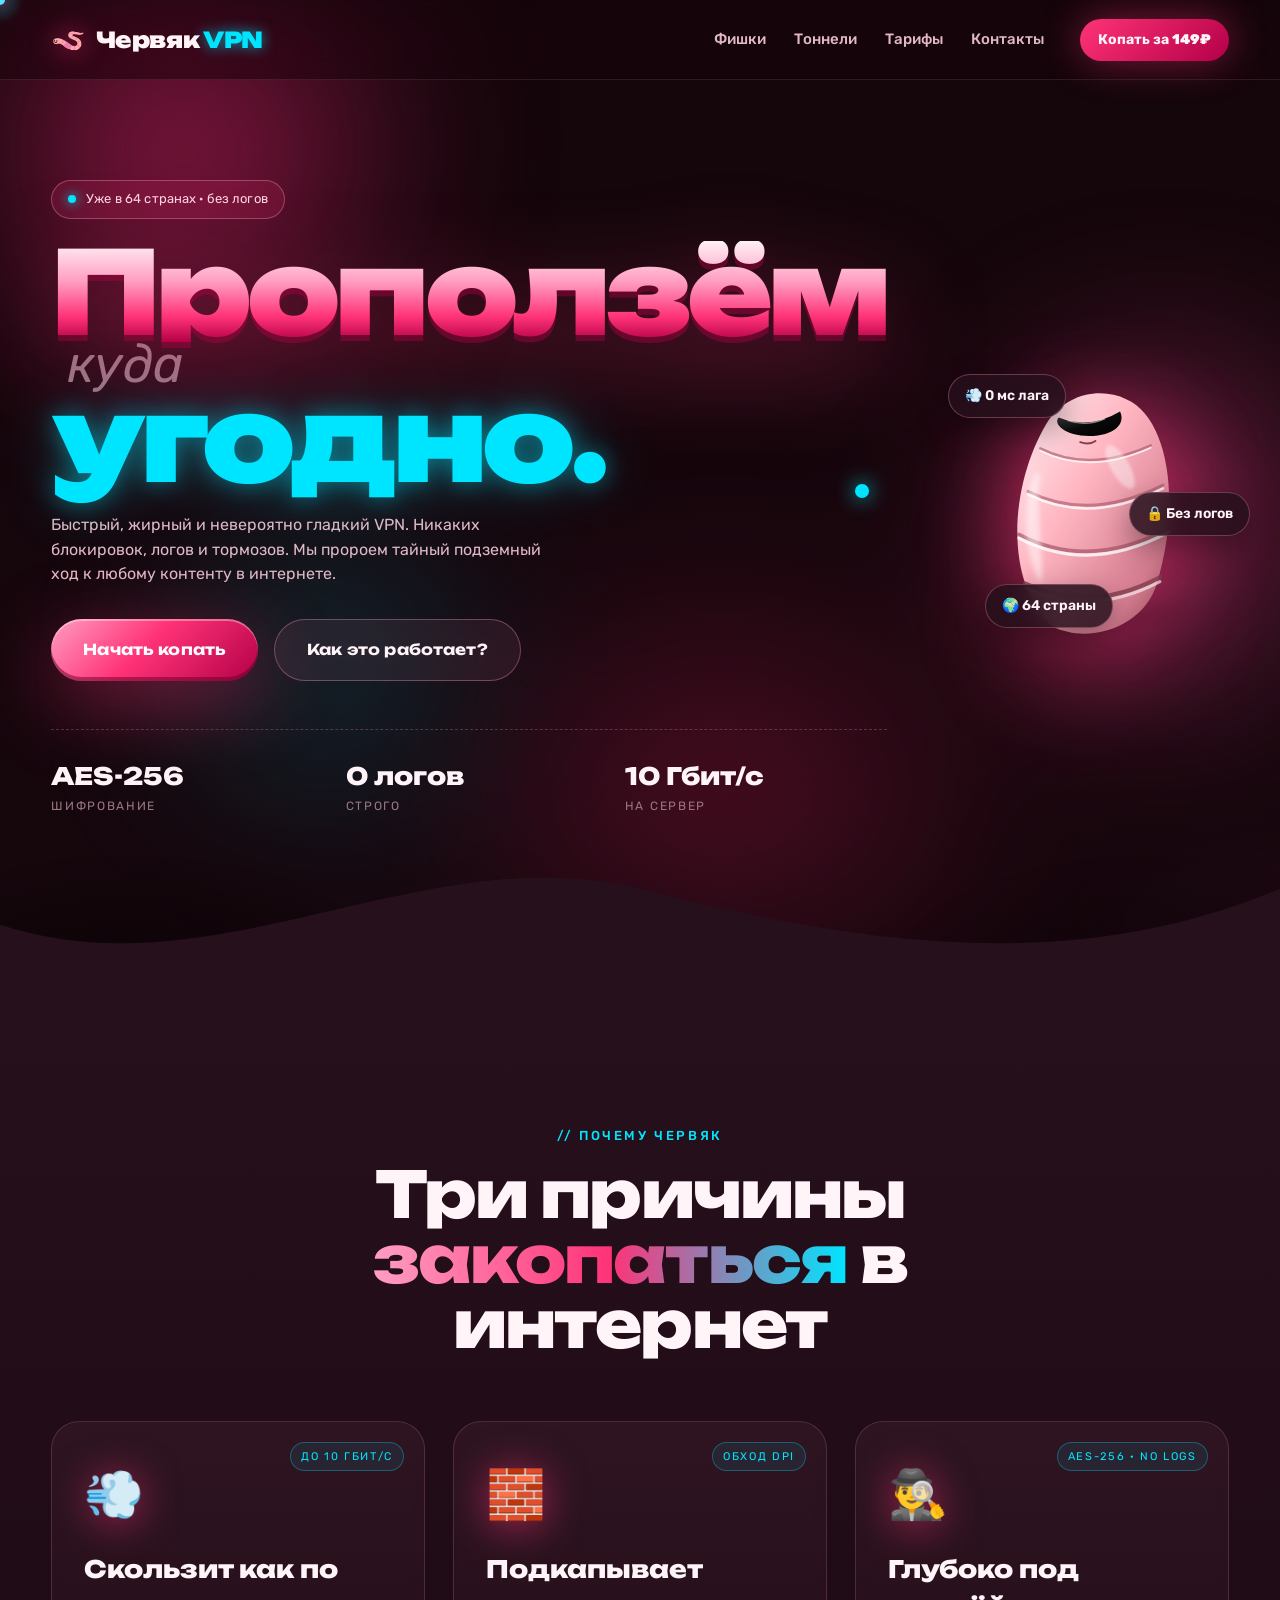
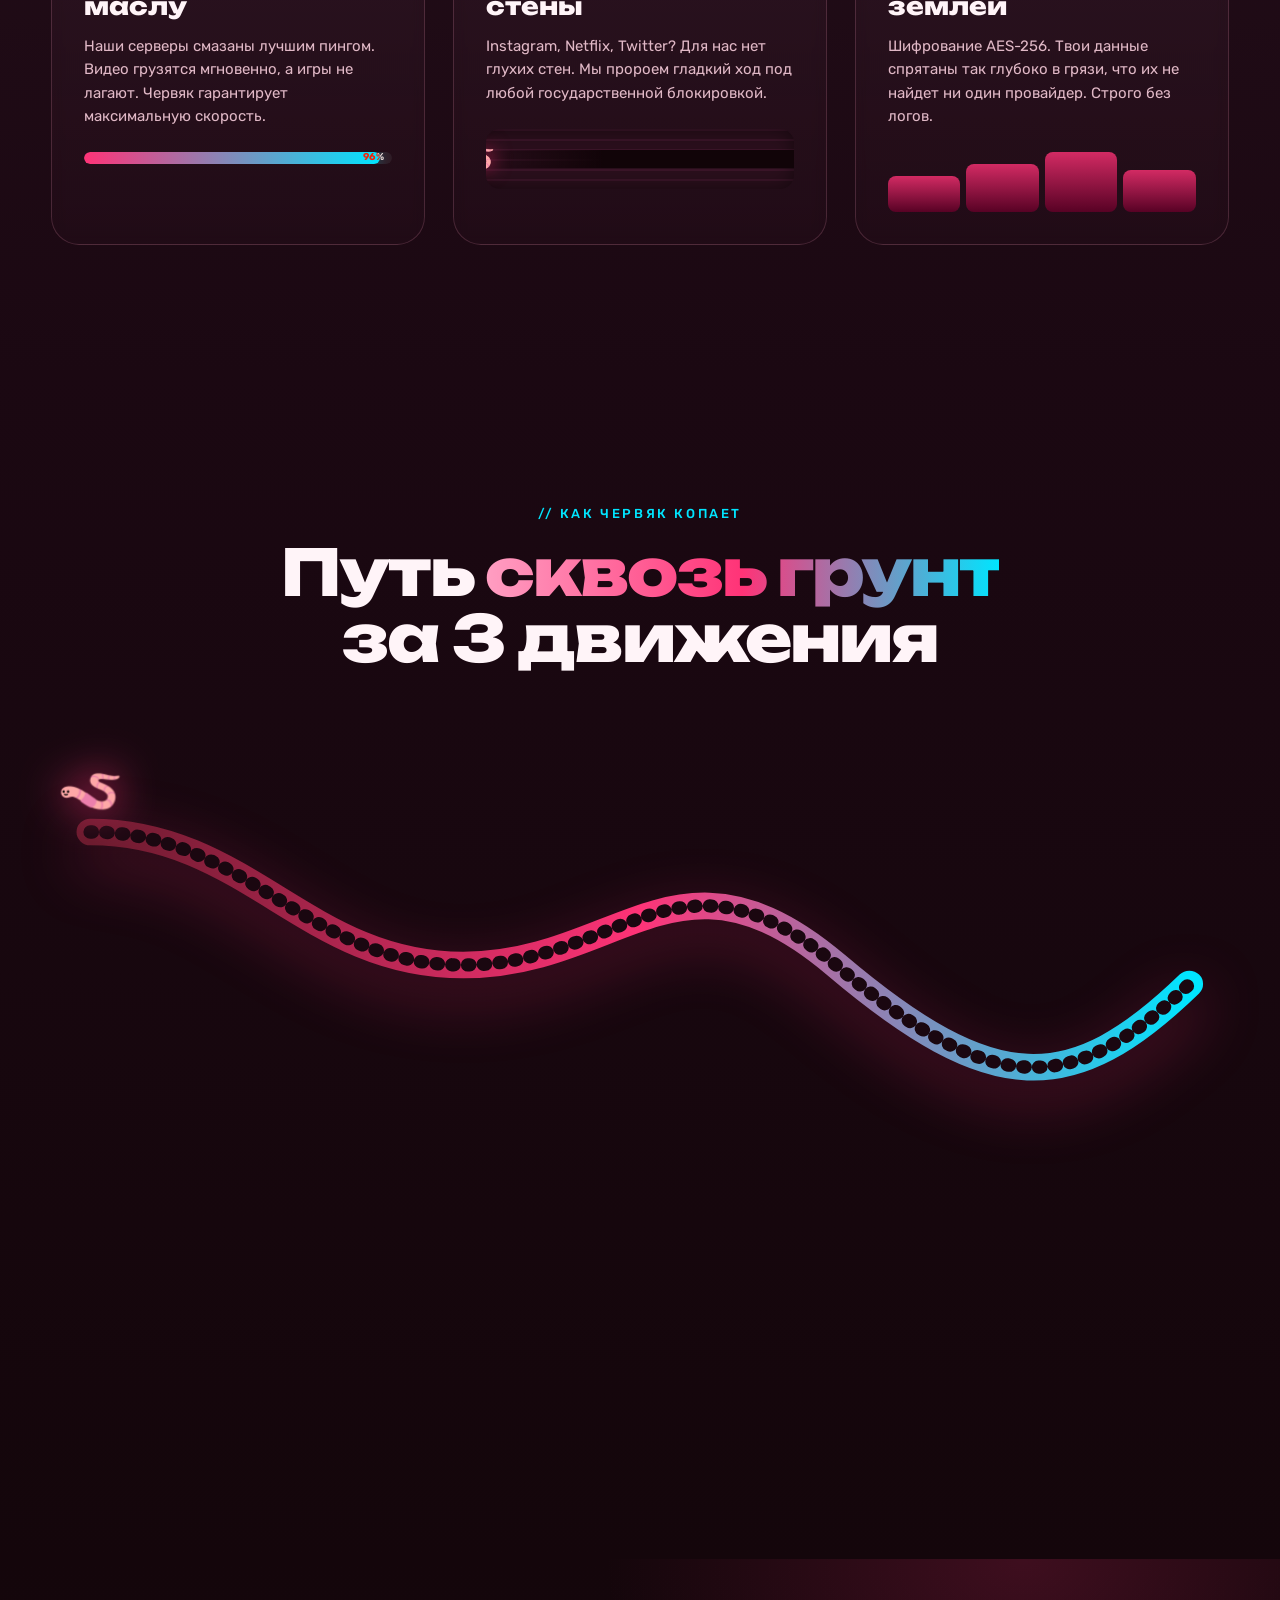
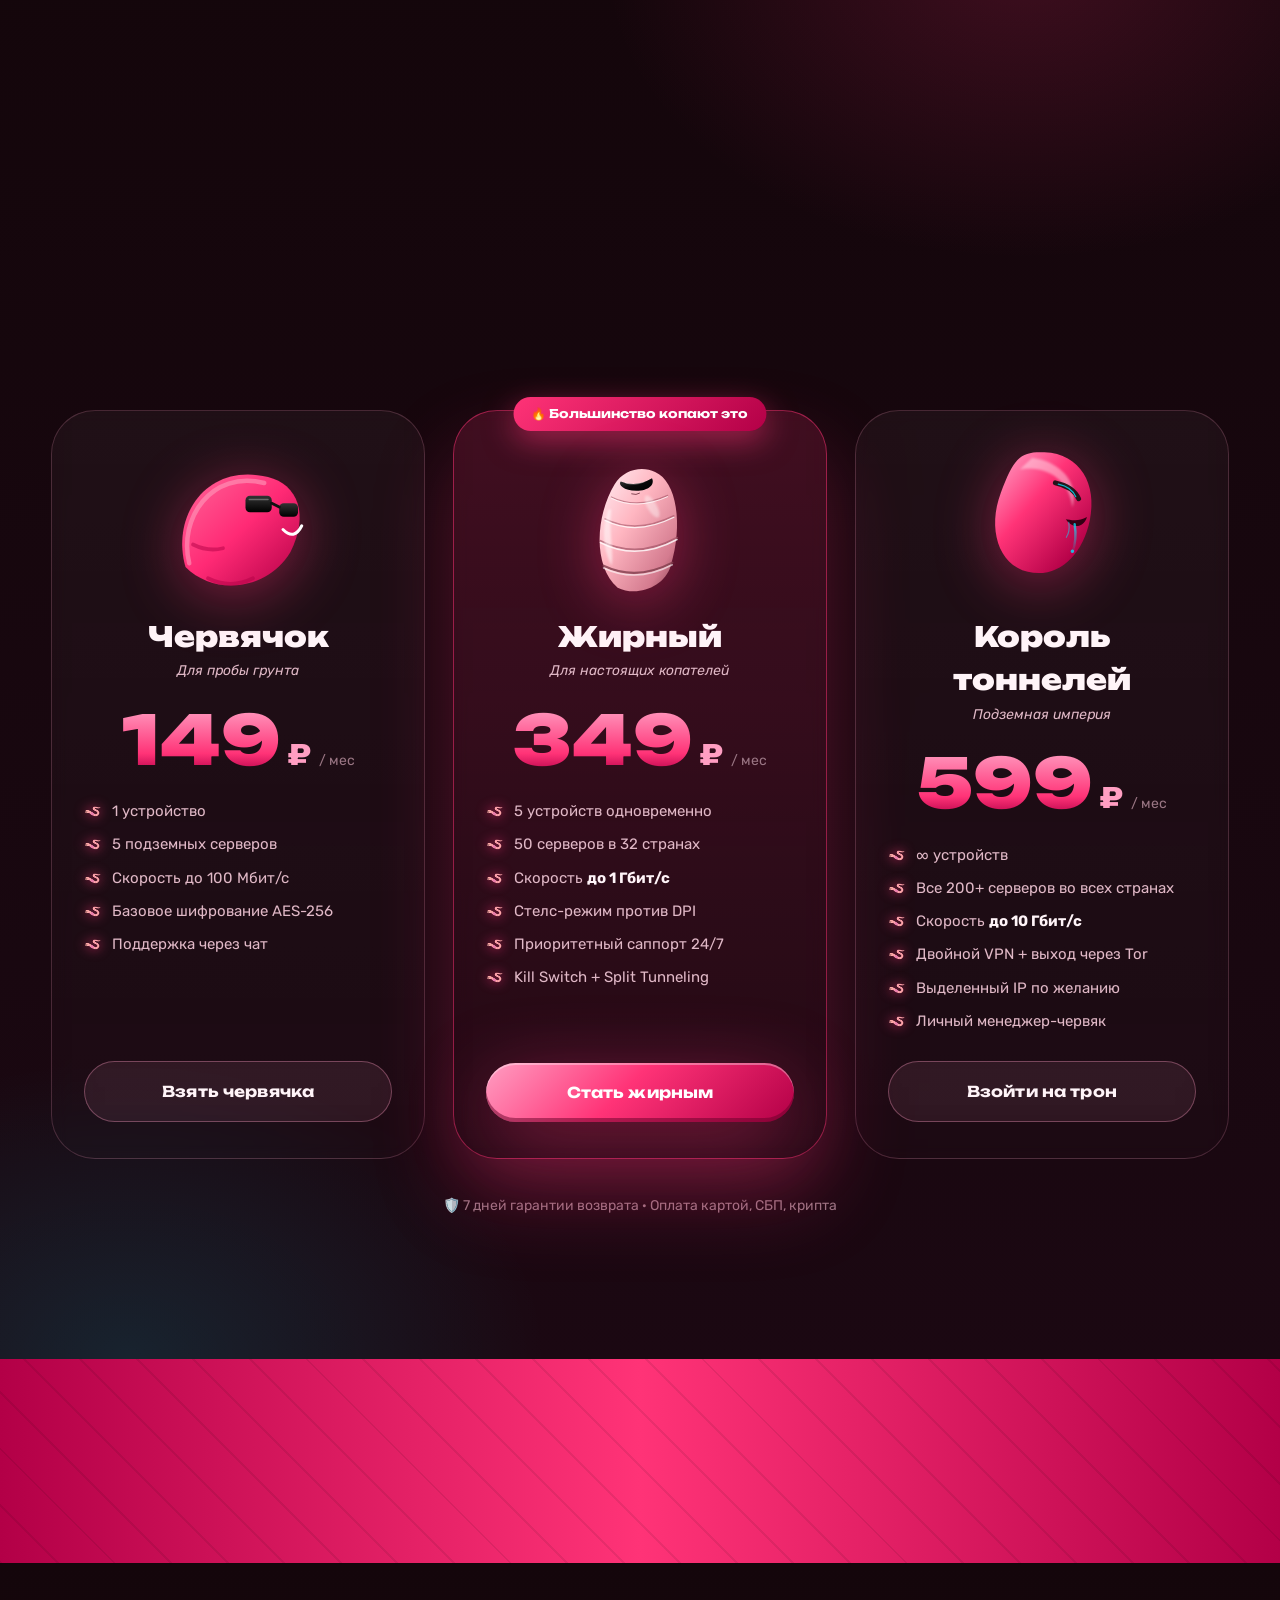
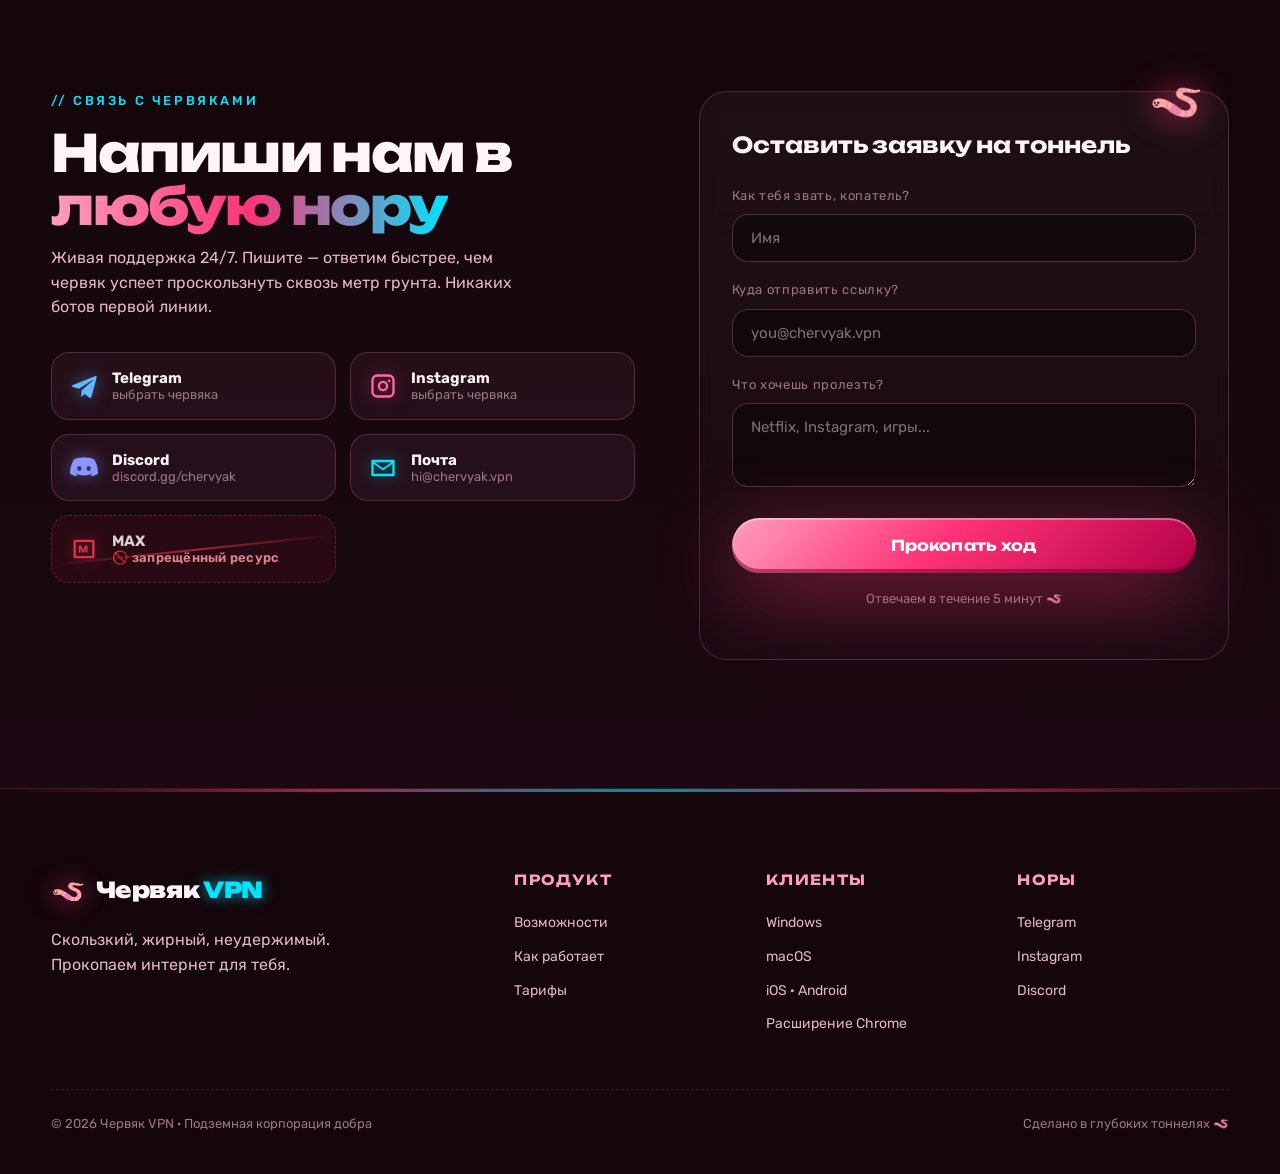
==== commit 605ccf43: "Fix pricing badge clipping, contact popups, add MAX banned tile Co-Authored-By: The Golikov <mispace" ====
--- a/index.html
+++ b/index.html
@@ -354,31 +354,22 @@
 
                 <ul class="contact-list">
                     <li>
-                        <a href="https://t.me/chervyak_vpn" target="_blank" rel="noopener" class="contact-link tg">
+                        <button type="button" class="contact-link tg" data-popup="tg">
                             <svg viewBox="0 0 24 24" aria-hidden="true"><path d="M22 3.5 2.5 11.2c-1.2.5-1.2 1.2 0 1.6l5 1.5 11.6-7.3c.5-.3 1-.2.6.2L9.9 15.8l-.4 5.5c.4 0 .6-.2.9-.5l2.1-2 4.3 3.2c.8.4 1.4.2 1.6-.7L22.8 4.8c.3-1.2-.4-1.7-1.3-1.3Z"/></svg>
                             <div>
                                 <b>Telegram</b>
-                                <span>@chervyak_vpn</span>
+                                <span>выбрать червяка</span>
                             </div>
-                        </a>
-                    </li>
-                    <li>
-                        <a href="https://instagram.com/chervyak.vpn" target="_blank" rel="noopener" class="contact-link ig">
+                        </button>
+                    </li>
+                    <li>
+                        <button type="button" class="contact-link ig" data-popup="ig">
                             <svg viewBox="0 0 24 24" aria-hidden="true"><path d="M7 2h10a5 5 0 0 1 5 5v10a5 5 0 0 1-5 5H7a5 5 0 0 1-5-5V7a5 5 0 0 1 5-5Zm0 2a3 3 0 0 0-3 3v10a3 3 0 0 0 3 3h10a3 3 0 0 0 3-3V7a3 3 0 0 0-3-3H7Zm5 3.5a4.5 4.5 0 1 1 0 9 4.5 4.5 0 0 1 0-9Zm0 2a2.5 2.5 0 1 0 0 5 2.5 2.5 0 0 0 0-5Zm5.2-3.1a1.1 1.1 0 1 1 0 2.2 1.1 1.1 0 0 1 0-2.2Z"/></svg>
                             <div>
                                 <b>Instagram</b>
-                                <span>@chervyak.vpn</span>
+                                <span>выбрать червяка</span>
                             </div>
-                        </a>
-                    </li>
-                    <li>
-                        <a href="https://wa.me/79998887766" target="_blank" rel="noopener" class="contact-link wa">
-                            <svg viewBox="0 0 24 24" aria-hidden="true"><path d="M20.5 3.5A10 10 0 0 0 3.9 17.1L2 22l5-1.9a10 10 0 0 0 13.5-16.6Zm-8.4 15.3a8 8 0 0 1-4.1-1.1l-.3-.2-3 1 1-2.9-.2-.3a8 8 0 1 1 14.5-4.7 8 8 0 0 1-8 8.2Zm4.6-5.9c-.2-.1-1.5-.7-1.7-.8s-.4-.1-.6.1-.7.8-.8 1-.3.1-.5 0c-1-.4-2-1-3-2.3-.3-.5.3-.5.8-1.5 0-.1 0-.3-.1-.4-.1-.1-.6-1.5-.8-2-.2-.5-.4-.4-.6-.4h-.5a1 1 0 0 0-.7.3c-.2.3-.9.9-.9 2.2s1 2.6 1.1 2.7c.1.2 2 3 4.8 4.2 1.8.7 2.5.8 3.3.7.5-.1 1.5-.6 1.7-1.2.2-.6.2-1.1.1-1.2l-.5-.4Z"/></svg>
-                            <div>
-                                <b>WhatsApp</b>
-                                <span>+7 999 888-77-66</span>
-                            </div>
-                        </a>
+                        </button>
                     </li>
                     <li>
                         <a href="https://discord.gg/chervyak" target="_blank" rel="noopener" class="contact-link dc">
@@ -398,7 +389,77 @@
                             </div>
                         </a>
                     </li>
+                    <li>
+                        <button type="button" class="contact-link max banned" disabled title="Запрещённый ресурс">
+                            <svg viewBox="0 0 24 24" aria-hidden="true">
+                                <path d="M4 4h16a1 1 0 0 1 1 1v14a1 1 0 0 1-1 1H4a1 1 0 0 1-1-1V5a1 1 0 0 1 1-1Zm1 2v12h14V6H5Zm2.5 3h2l1.8 4.3L12.9 9h2V15h-1.5v-3.7L12 15H10.7L9 11.3V15H7.5V9Z"/>
+                            </svg>
+                            <div>
+                                <b>MAX</b>
+                                <span class="ban-tag">🚫 запрещённый ресурс</span>
+                            </div>
+                        </button>
+                    </li>
                 </ul>
+
+                <!-- Popups -->
+                <div class="popup-backdrop" id="popup-tg" hidden>
+                    <div class="popup" role="dialog" aria-labelledby="popup-tg-title">
+                        <button type="button" class="popup-close" aria-label="Закрыть">×</button>
+                        <div class="popup-icon tg-icon">
+                            <svg viewBox="0 0 24 24" aria-hidden="true"><path d="M22 3.5 2.5 11.2c-1.2.5-1.2 1.2 0 1.6l5 1.5 11.6-7.3c.5-.3 1-.2.6.2L9.9 15.8l-.4 5.5c.4 0 .6-.2.9-.5l2.1-2 4.3 3.2c.8.4 1.4.2 1.6-.7L22.8 4.8c.3-1.2-.4-1.7-1.3-1.3Z"/></svg>
+                        </div>
+                        <h4 id="popup-tg-title">Выбери, какой червяк ответит</h4>
+                        <p>У нас два Telegram-аккаунта. Оба копают одинаково хорошо — пиши в любой.</p>
+                        <div class="popup-accounts">
+                            <a href="https://t.me/yanbase" target="_blank" rel="noopener" class="popup-account">
+                                <span class="acc-avatar">🪱</span>
+                                <div>
+                                    <b>@yanbase</b>
+                                    <span>Основной канал</span>
+                                </div>
+                                <span class="acc-go">→</span>
+                            </a>
+                            <a href="https://t.me/golfcartowner" target="_blank" rel="noopener" class="popup-account">
+                                <span class="acc-avatar">🪱</span>
+                                <div>
+                                    <b>@golfcartowner</b>
+                                    <span>Запасной копатель</span>
+                                </div>
+                                <span class="acc-go">→</span>
+                            </a>
+                        </div>
+                    </div>
+                </div>
+
+                <div class="popup-backdrop" id="popup-ig" hidden>
+                    <div class="popup" role="dialog" aria-labelledby="popup-ig-title">
+                        <button type="button" class="popup-close" aria-label="Закрыть">×</button>
+                        <div class="popup-icon ig-icon">
+                            <svg viewBox="0 0 24 24" aria-hidden="true"><path d="M7 2h10a5 5 0 0 1 5 5v10a5 5 0 0 1-5 5H7a5 5 0 0 1-5-5V7a5 5 0 0 1 5-5Zm0 2a3 3 0 0 0-3 3v10a3 3 0 0 0 3 3h10a3 3 0 0 0 3-3V7a3 3 0 0 0-3-3H7Zm5 3.5a4.5 4.5 0 1 1 0 9 4.5 4.5 0 0 1 0-9Zm0 2a2.5 2.5 0 1 0 0 5 2.5 2.5 0 0 0 0-5Zm5.2-3.1a1.1 1.1 0 1 1 0 2.2 1.1 1.1 0 0 1 0-2.2Z"/></svg>
+                        </div>
+                        <h4 id="popup-ig-title">В какой нору заглянуть в Instagram?</h4>
+                        <p>Два аккаунта Instagram — выбирай любой, перейдём в профиль прямой ссылкой.</p>
+                        <div class="popup-accounts">
+                            <a href="https://www.instagram.com/yanbasee/" target="_blank" rel="noopener" class="popup-account">
+                                <span class="acc-avatar">🪱</span>
+                                <div>
+                                    <b>@yanbasee</b>
+                                    <span>instagram.com/yanbasee</span>
+                                </div>
+                                <span class="acc-go">→</span>
+                            </a>
+                            <a href="https://www.instagram.com/golfcartowner1/" target="_blank" rel="noopener" class="popup-account">
+                                <span class="acc-avatar">🪱</span>
+                                <div>
+                                    <b>@golfcartowner1</b>
+                                    <span>instagram.com/golfcartowner1</span>
+                                </div>
+                                <span class="acc-go">→</span>
+                            </a>
+                        </div>
+                    </div>
+                </div>
             </div>
 
             <form class="contact-form" onsubmit="return false;">
--- a/style.css
+++ b/style.css
@@ -63,7 +63,7 @@
 
 img, svg { display: block; max-width: 100%; }
 a { color: inherit; text-decoration: none; }
-ul { list-style: none; margin: 0; padding: 0; }
+ul, ol { list-style: none; margin: 0; padding: 0; }
 
 .container {
     width: min(1200px, 92vw);
@@ -893,7 +893,14 @@
     display: flex;
     flex-direction: column;
     transition: transform var(--t-med), box-shadow var(--t-med);
+    overflow: visible;
+}
+.plan::before {
+    border-radius: inherit;
     overflow: hidden;
+}
+.plans {
+    padding-top: 18px; /* room for popular badge */
 }
 .plan::before {
     content: '';
@@ -1093,6 +1100,42 @@
     background: rgba(255, 158, 194, .06);
     border: 1px solid rgba(255, 158, 194, .2);
     transition: transform var(--t-fast), border-color var(--t-fast), background var(--t-fast);
+    /* normalize <button> defaults so they look like anchor tiles */
+    color: inherit;
+    font: inherit;
+    text-align: left;
+    width: 100%;
+    cursor: pointer;
+    appearance: none;
+}
+.contact-link.banned {
+    cursor: not-allowed;
+    opacity: .85;
+    border-style: dashed;
+    border-color: rgba(255, 60, 80, .4);
+    background: rgba(255, 60, 80, .08);
+    position: relative;
+}
+.contact-link.banned::after {
+    content: '';
+    position: absolute;
+    left: 0; right: 0; top: 50%;
+    height: 2px;
+    background: linear-gradient(90deg, transparent, rgba(255,60,80,.7), transparent);
+    transform: rotate(-6deg);
+    pointer-events: none;
+}
+.contact-link.banned:hover {
+    transform: none;
+    background: rgba(255, 60, 80, .12);
+    border-color: rgba(255, 60, 80, .55);
+    box-shadow: none;
+}
+.contact-link.max svg { fill: #ff3c50; filter: drop-shadow(0 0 8px rgba(255, 60, 80, .5)); }
+.contact-link .ban-tag {
+    color: #ff9ba6;
+    font-weight: 600;
+    letter-spacing: .02em;
 }
 .contact-link:hover {
     transform: translateY(-3px);
@@ -1284,3 +1327,127 @@
         scroll-behavior: auto !important;
     }
 }
+
+/* ============== POPUP (accounts picker) ============== */
+.popup-backdrop {
+    position: fixed;
+    inset: 0;
+    z-index: 10000;
+    display: flex;
+    align-items: center;
+    justify-content: center;
+    padding: 20px;
+    background: rgba(10, 3, 8, .78);
+    backdrop-filter: blur(10px);
+    -webkit-backdrop-filter: blur(10px);
+    opacity: 0;
+    pointer-events: none;
+    transition: opacity var(--t-med);
+}
+.popup-backdrop[hidden] { display: none; }
+.popup-backdrop.is-open {
+    opacity: 1;
+    pointer-events: auto;
+}
+.popup {
+    position: relative;
+    width: min(440px, 100%);
+    padding: 36px 32px 32px;
+    border-radius: var(--radius);
+    background:
+        linear-gradient(180deg, rgba(255, 158, 194, .08), rgba(255, 158, 194, .02)),
+        var(--soil-2);
+    border: 1px solid rgba(255, 158, 194, .3);
+    box-shadow: 0 40px 80px rgba(0, 0, 0, .5), var(--glow-pink-lg);
+    transform: translateY(20px) scale(.96);
+    transition: transform var(--t-med);
+}
+.popup-backdrop.is-open .popup {
+    transform: translateY(0) scale(1);
+}
+.popup-close {
+    position: absolute;
+    top: 14px;
+    right: 14px;
+    width: 36px;
+    height: 36px;
+    border-radius: 50%;
+    background: rgba(255, 158, 194, .1);
+    border: 1px solid rgba(255, 158, 194, .2);
+    color: var(--text);
+    font-size: 22px;
+    line-height: 1;
+    cursor: pointer;
+    transition: transform var(--t-fast), background var(--t-fast);
+}
+.popup-close:hover {
+    transform: rotate(90deg);
+    background: rgba(255, 51, 119, .25);
+}
+.popup-icon {
+    width: 56px;
+    height: 56px;
+    border-radius: 50%;
+    display: grid;
+    place-items: center;
+    margin-bottom: 16px;
+    box-shadow: 0 10px 30px rgba(255, 51, 119, .35);
+}
+.popup-icon svg { width: 30px; height: 30px; fill: #fff; }
+.popup-icon.tg-icon { background: linear-gradient(135deg, #2aabee, #229ed9); }
+.popup-icon.ig-icon { background: linear-gradient(135deg, #f58529, #dd2a7b 50%, #8134af 100%); }
+.popup h4 {
+    font-family: 'Unbounded', sans-serif;
+    font-size: 22px;
+    margin: 0 0 8px;
+    line-height: 1.15;
+}
+.popup > p {
+    color: var(--text-dim);
+    font-size: 14px;
+    margin: 0 0 22px;
+}
+.popup-accounts {
+    display: flex;
+    flex-direction: column;
+    gap: 10px;
+}
+.popup-account {
+    display: flex;
+    align-items: center;
+    gap: 14px;
+    padding: 14px 16px;
+    border-radius: 16px;
+    background: rgba(0, 0, 0, .25);
+    border: 1px solid rgba(255, 158, 194, .18);
+    transition: transform var(--t-fast), border-color var(--t-fast), background var(--t-fast);
+}
+.popup-account:hover {
+    transform: translateX(4px);
+    border-color: var(--pink-2);
+    background: rgba(255, 51, 119, .12);
+}
+.popup-account .acc-avatar {
+    width: 40px; height: 40px;
+    flex: 0 0 40px;
+    border-radius: 50%;
+    background: radial-gradient(circle at 35% 35%, var(--pink-1), var(--pink-3));
+    display: grid;
+    place-items: center;
+    font-size: 22px;
+    box-shadow: 0 0 14px rgba(255, 51, 119, .5);
+}
+.popup-account div {
+    display: flex;
+    flex-direction: column;
+    line-height: 1.2;
+    flex: 1;
+}
+.popup-account b { font-weight: 700; font-size: 15px; }
+.popup-account span { font-size: 12px; color: var(--text-mute); }
+.popup-account .acc-go {
+    font-size: 22px;
+    color: var(--pink-1);
+    transition: transform var(--t-fast);
+}
+.popup-account:hover .acc-go { transform: translateX(6px); }
